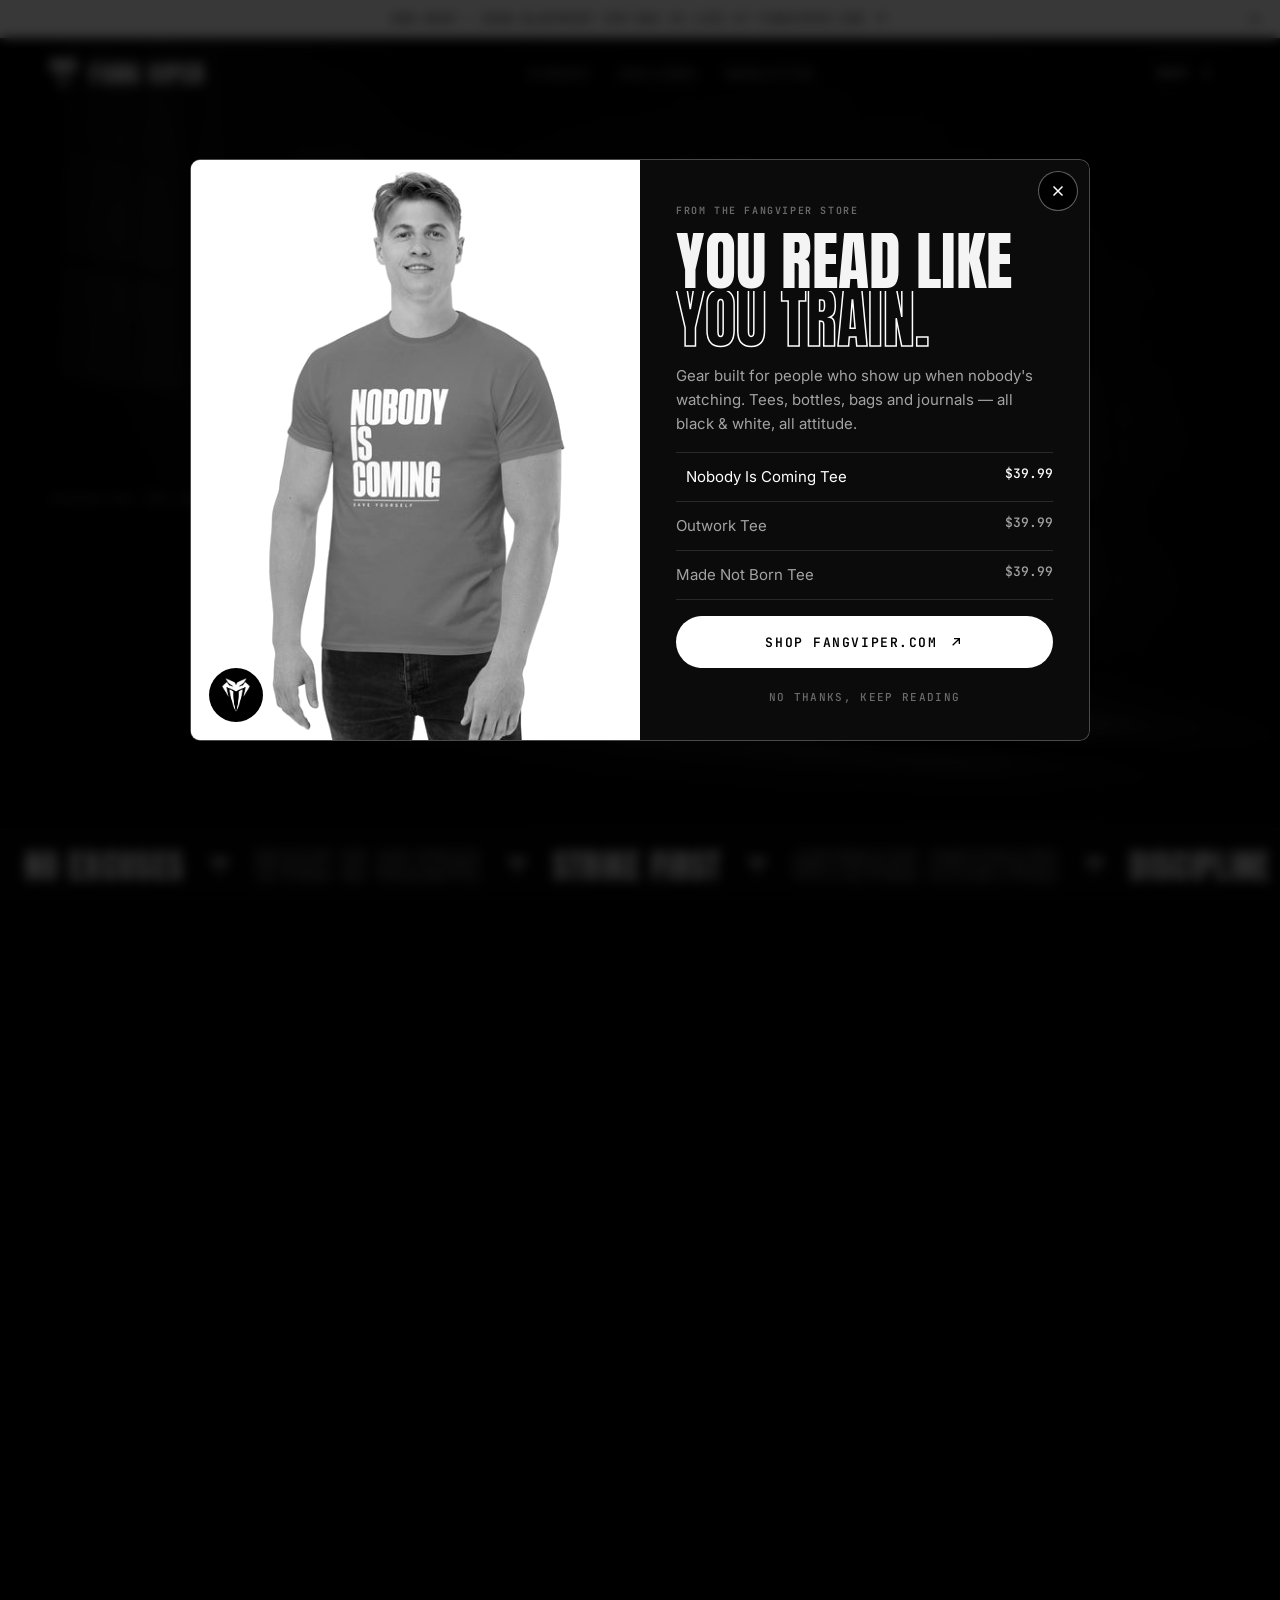
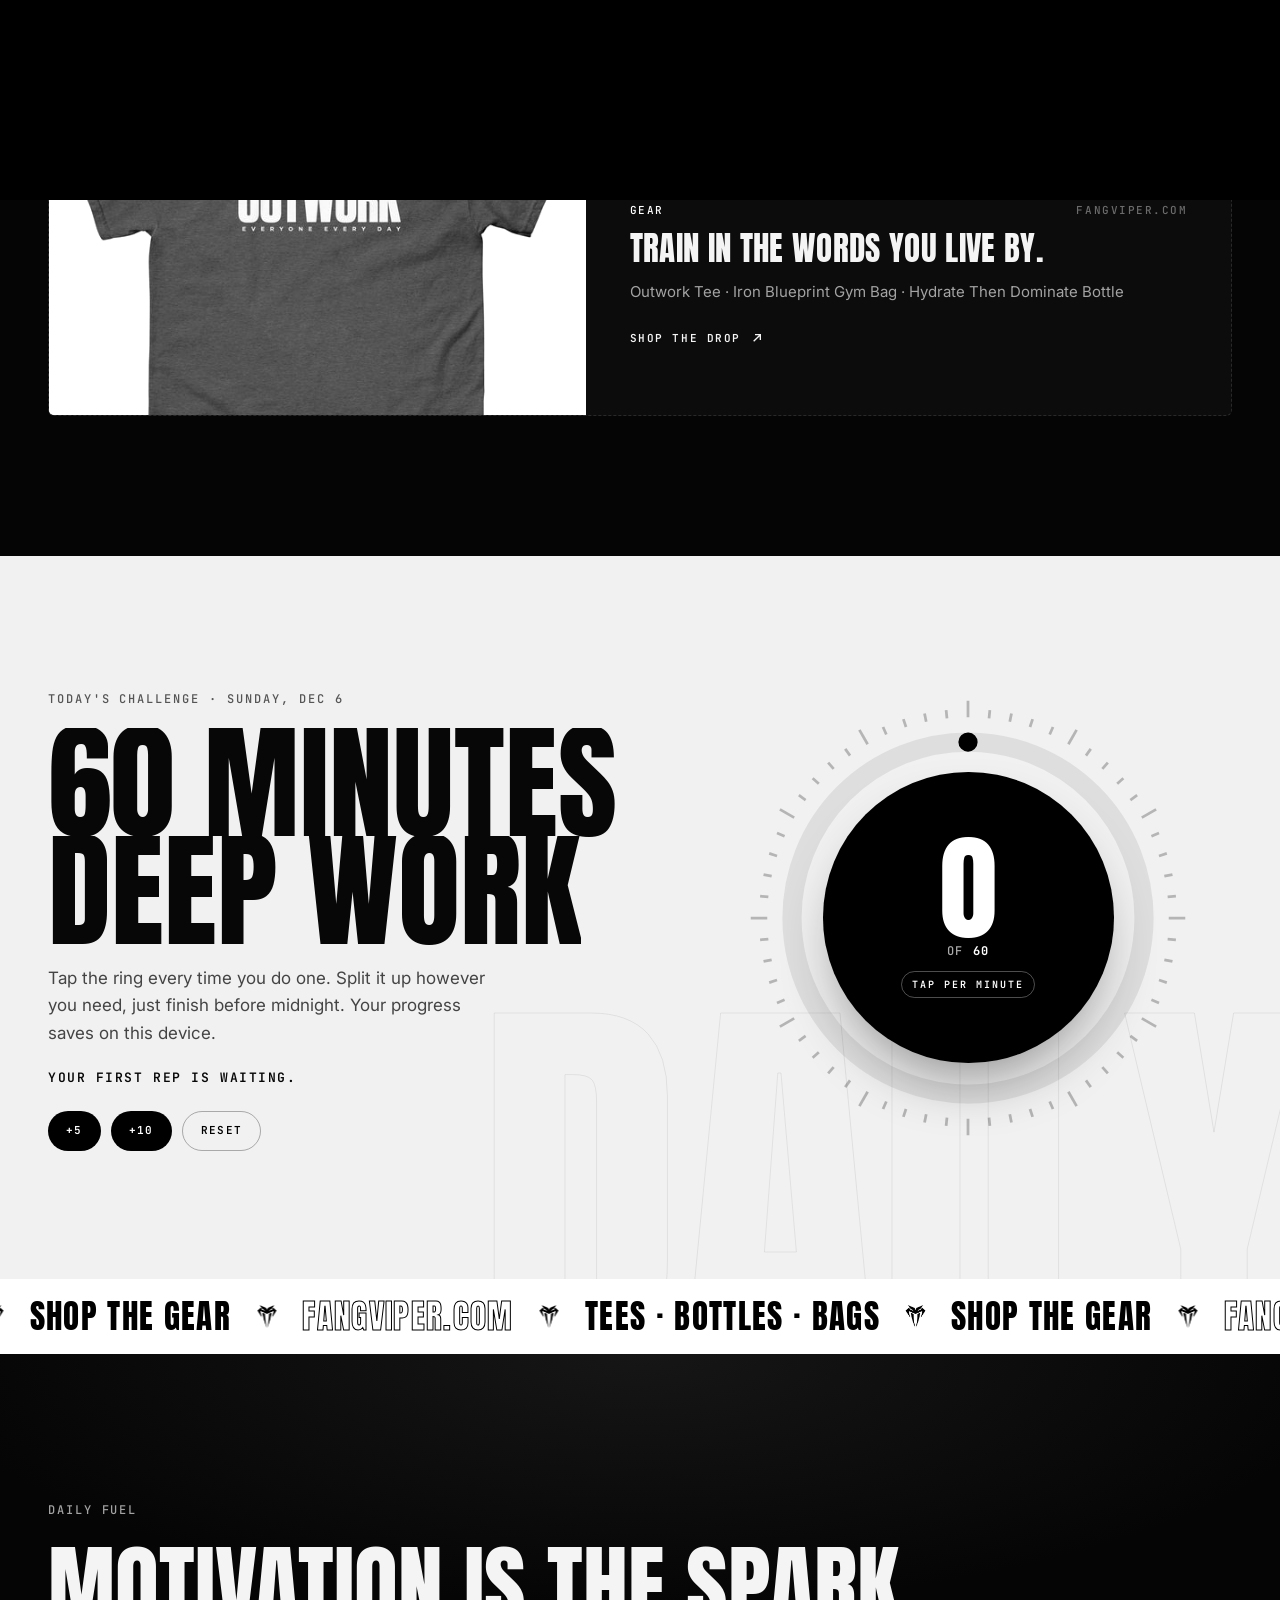
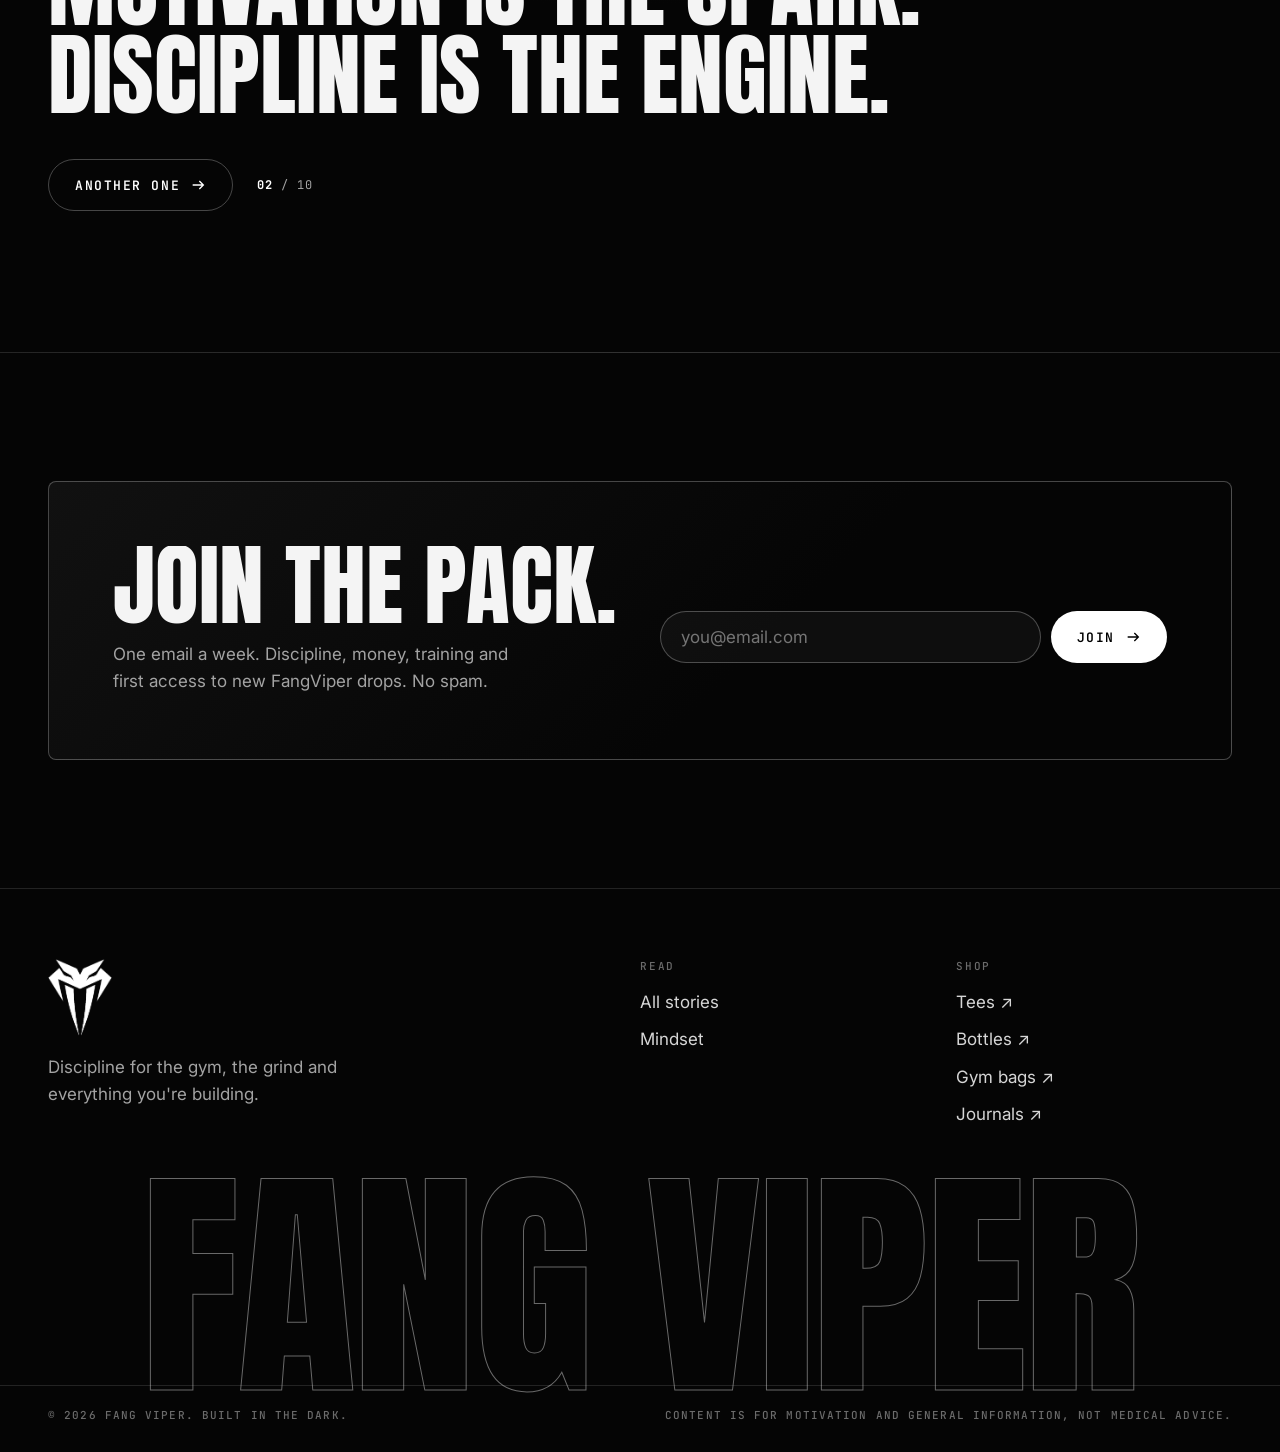
==== index.html @ fbfe80ca "Clean up the design for a calmer, premium feel Restore the normal mouse pointer and drop the film gr" ====
<!DOCTYPE html>
<html lang="en">
<head>
  <meta charset="UTF-8">
  <meta name="viewport" content="width=device-width, initial-scale=1">
  <!-- build:meta (generated by tools/build-pages.ps1) -->
  <title>Fang Viper Journal</title>
  <meta name="description" content="The Fang Viper Journal: discipline, mindset, money and training for people who keep going when motivation runs out.">
  <link rel="canonical" href="https://blog.fangviper.com/">
  <meta property="og:type" content="website">
  <meta property="og:site_name" content="Fang Viper Journal">
  <meta property="og:title" content="Fang Viper Journal">
  <meta property="og:description" content="The Fang Viper Journal: discipline, mindset, money and training for people who keep going when motivation runs out.">
  <meta property="og:url" content="https://blog.fangviper.com/">
  <meta property="og:image" content="https://blog.fangviper.com/assets/img/hero-lift.jpg">
  <meta name="twitter:card" content="summary_large_image">
  <!-- /build:meta -->
  <meta name="theme-color" content="#050505">
  <link rel="icon" type="image/png" href="assets/img/favicon.png">
  <link rel="preconnect" href="https://fonts.googleapis.com">
  <link rel="preconnect" href="https://fonts.gstatic.com" crossorigin>
  <link href="https://fonts.googleapis.com/css2?family=Anton&family=Inter:wght@400;500;600;700&family=JetBrains+Mono:wght@400;500;600&display=swap" rel="stylesheet">
  <link rel="stylesheet" href="assets/css/style.css">
  <script>
    document.documentElement.classList.add("js");
    try { if (sessionStorage.getItem("fv_loaded")) document.documentElement.classList.add("returning"); } catch (e) {}
  </script>
</head>
<body>
  <a class="skip" href="#journal">Skip to articles</a>

  <!-- build:preloader -->
  <!-- Preloader (first visit per session) -->
  <div class="preloader" data-preloader aria-hidden="true">
    <div class="preloader__panel preloader__panel--top"></div>
    <div class="preloader__panel preloader__panel--bottom"></div>
    <div class="preloader__inner">
      <div class="preloader__logo">
        <img class="preloader__logo-ghost" src="assets/img/logo-white.png" alt="">
        <img class="preloader__logo-fill" src="assets/img/logo-white.png" alt="">
      </div>
      <div class="preloader__words"><span>No</span><span>Days</span><span>Off</span></div>
      <div class="preloader__meta"><span>Loading discipline</span><span><b data-preload-count>0</b>%</span></div>
      <div class="preloader__bar"><i></i></div>
    </div>
  </div>
  <!-- /build:preloader -->
  <div class="curtain" aria-hidden="true"><img src="assets/img/logo-white.png" alt=""></div>
  <div class="readbar" aria-hidden="true"><i data-readbar></i></div>

  <!-- Top: store announcement + nav -->
  <div class="top" data-top>
    <div class="announce" data-announce>
      <div class="announce__text"></div>
      <button class="announce__close" aria-label="Close announcement"><svg viewBox="0 0 24 24" width="14" height="14"><path d="M6 6l12 12M18 6L6 18" fill="none" stroke="currentColor" stroke-width="2"/></svg></button>
    </div>
    <header class="nav" data-nav>
      <div class="container nav__inner">
        <a class="nav__brand" href="index.html" aria-label="Fang Viper home">
          <img src="assets/img/logo-white.png" alt="" class="nav__logo">
          <span class="nav__word">Fang Viper</span>
        </a>
        <nav class="nav__links" aria-label="Main">
          <a href="#journal">Stories</a>
          <a href="#challenge">Challenge</a>
          <a href="#join">Newsletter</a>
        </nav>
        <div class="nav__right">
          <a class="btn btn--ghost btn--sm nav__shop" data-store href="#" target="_blank" rel="noopener">Shop <svg viewBox="0 0 24 24" width="14" height="14"><path d="M7 17L17 7M9 7h8v8" fill="none" stroke="currentColor" stroke-width="2"/></svg></a>
          <button class="burger" data-burger aria-label="Open menu" aria-expanded="false"><span></span><span></span></button>
        </div>
      </div>
    </header>
  </div>

  <!-- Full-screen menu (phones and tablets) -->
  <div class="menu" data-menu aria-hidden="true">
    <div class="menu__inner container">
      <nav class="menu__links">
        <a href="#journal">Stories</a>
        <a href="#challenge">Daily Challenge</a>
        <a href="#join">Newsletter</a>
        <a data-store href="#" target="_blank" rel="noopener">Shop ↗</a>
      </nav>
      <p class="menu__foot">Fang Viper · Built in the dark.</p>
    </div>
  </div>

  <!-- build:home -->
  <main id="main" data-home>
    <!-- HERO -->
    <section class="hero">
      <div class="hero__bg"><img src="assets/img/hero-lift.jpg" alt=""></div>
      <div class="hero__shade"></div>
      <div class="hero__logo" data-parallax><img src="assets/img/logo-white.png" alt=""></div>

      <div class="container hero__content">
        <p class="eyebrow hero__eyebrow">The Fang Viper Journal · Discipline for every goal</p>
        <h1 class="hero__title">
          <span class="line"><span>Built in</span></span>
          <span class="line"><span>the <em class="outline">dark.</em></span></span>
        </h1>
        <p class="hero__rotate">Read for
          <span class="rotator" data-rotator>
            <span class="is-on">discipline</span><span>wealth</span><span>strength</span><span>focus</span><span>grit</span>
          </span>
        </p>
        <p class="hero__sub">Mindset, money and training for people who keep going when the motivation runs out.</p>
        <div class="hero__cta">
          <a class="btn btn--light" href="#journal">Start reading
            <svg viewBox="0 0 24 24" width="16" height="16"><path d="M12 5v14M6 13l6 6 6-6" fill="none" stroke="currentColor" stroke-width="2"/></svg></a>
          <a class="btn btn--ghost" data-store href="#" target="_blank" rel="noopener">Shop the gear
            <svg viewBox="0 0 24 24" width="16" height="16"><path d="M7 17L17 7M9 7h8v8" fill="none" stroke="currentColor" stroke-width="2"/></svg></a>
        </div>
        <a class="resume" data-resume hidden href="#"></a>
      </div>
    </section>

    <!-- MARQUEE -->
    <div class="marquee" data-marquee aria-hidden="true">
      <div class="marquee__track">
        <span class="marquee__item">No excuses</span><span class="marquee__sep"><img src="assets/img/logo-white.png" alt=""></span>
        <span class="marquee__item marquee__item--o">Work in silence</span><span class="marquee__sep"><img src="assets/img/logo-white.png" alt=""></span>
        <span class="marquee__item">Strike first</span><span class="marquee__sep"><img src="assets/img/logo-white.png" alt=""></span>
        <span class="marquee__item marquee__item--o">Outwork everyone</span><span class="marquee__sep"><img src="assets/img/logo-white.png" alt=""></span>
        <span class="marquee__item">Discipline daily</span><span class="marquee__sep"><img src="assets/img/logo-white.png" alt=""></span>
      </div>
    </div>

    <!-- LATEST STORY -->
    <section class="latest container" id="journal" aria-label="Latest story">
      <div class="section-head">
        <h2 class="section-title" data-split>The Journal</h2>
        <p class="section-sub" data-reveal>Pick your weakness. We'll help you turn it into a weapon.</p>
      </div>
      <div data-featured></div>
      <!-- store banner: shown while there are no other stories to list -->
      <div class="store-strip" data-store-strip hidden></div>
    </section>

    <!-- MORE STORIES (appears once there is more than one post) -->
    <section class="journal container" id="more" data-more hidden aria-label="More stories">
      <div class="section-head section-head--sm">
        <h2 class="section-title section-title--sm">More stories</h2>
      </div>
      <div class="toolbar" data-toolbar hidden>
        <div class="chips" role="tablist" aria-label="Filter by category" data-chips></div>
        <label class="search">
          <svg viewBox="0 0 24 24" width="18" height="18" aria-hidden="true"><circle cx="11" cy="11" r="7" fill="none" stroke="currentColor" stroke-width="2"/><path d="M20 20l-4-4" stroke="currentColor" stroke-width="2"/></svg>
          <input type="search" id="journal-search" placeholder="Search the journal" aria-label="Search articles" data-search>
        </label>
      </div>
      <div class="grid" data-grid></div>
      <p class="empty" data-empty hidden>Nothing matches that yet. Try another word, or clear the search to see every story.</p>
    </section>

    <!-- DAILY CHALLENGE -->
    <section class="challenge" id="challenge">
      <div class="container challenge__grid">
        <div class="challenge__copy">
          <p class="eyebrow eyebrow--dark">Today's challenge · <span data-ch-date></span></p>
          <h2 class="challenge__title" data-split><span data-ch-goal>50</span> <span data-ch-name>Push-ups</span></h2>
          <p class="challenge__text" data-reveal>Tap the ring every time you do one. Split it up however you need, just finish before midnight. Your progress saves on this device.</p>
          <p class="challenge__msg" data-ch-msg aria-live="polite">Your first rep is waiting.</p>
          <div class="challenge__btns">
            <button class="btn btn--dark btn--sm" data-ch-add="5">+5</button>
            <button class="btn btn--dark btn--sm" data-ch-add="10">+10</button>
            <button class="btn btn--outline-dark btn--sm" data-ch-reset>Reset</button>
          </div>
          <div class="challenge__reward" data-ch-reward hidden>
            <strong>Challenge crushed.</strong>
            <p>You earned it. Gear that matches the work is waiting.</p>
            <a class="btn btn--dark" data-store data-medium="challenge_reward" href="#" target="_blank" rel="noopener">Claim your reward look
              <svg viewBox="0 0 24 24" width="16" height="16"><path d="M7 17L17 7M9 7h8v8" fill="none" stroke="currentColor" stroke-width="2"/></svg></a>
          </div>
        </div>
        <div class="challenge__ring">
          <svg viewBox="0 0 320 320" class="ring" aria-hidden="true">
            <g class="ring__ticks" data-ch-ticks></g>
            <circle class="ring__track" cx="160" cy="160" r="128"/>
            <circle class="ring__bar" cx="160" cy="160" r="128" data-ch-bar/>
          </svg>
          <button class="rep-btn" data-ch-rep aria-label="Add one">
            <span class="rep-btn__n" data-ch-done>0</span>
            <span class="rep-btn__of">of <b data-ch-goal2>50</b></span>
            <span class="rep-btn__tap">Tap per rep</span>
          </button>
        </div>
      </div>
    </section>

    <!-- SHOP BAND (ad) -->
    <a class="band" data-store data-medium="shop_band" href="#" target="_blank" rel="noopener" aria-label="Shop FangViper.com">
      <div class="marquee marquee--light" data-marquee data-dir="right" aria-hidden="true">
        <div class="marquee__track">
          <span class="marquee__item">Shop the gear</span><span class="marquee__sep"><img src="assets/img/logo-black.png" alt=""></span>
          <span class="marquee__item marquee__item--o">FangViper.com</span><span class="marquee__sep"><img src="assets/img/logo-black.png" alt=""></span>
          <span class="marquee__item">Tees · Bottles · Bags</span><span class="marquee__sep"><img src="assets/img/logo-black.png" alt=""></span>
        </div>
      </div>
    </a>

    <!-- DAILY FUEL -->
    <section class="fuel" aria-label="Daily fuel quote">
      <div class="container">
        <p class="eyebrow">Daily fuel</p>
        <blockquote class="fuel__quote" data-quote aria-live="polite">Start when you feel it. Keep going when you don't.</blockquote>
        <div class="fuel__row">
          <button class="btn btn--ghost" data-quote-next>Another one
            <svg viewBox="0 0 24 24" width="16" height="16"><path d="M4 12h16M14 6l6 6-6 6" fill="none" stroke="currentColor" stroke-width="2"/></svg></button>
          <span class="mono fuel__count"><b data-quote-n>01</b> / <span data-quote-total>10</span></span>
        </div>
      </div>
    </section>

    <!-- JOIN -->
    <section class="join container" id="join" aria-label="Newsletter">
      <div class="join__box" data-reveal>
        <div class="join__copy">
          <h2 class="join__title" data-split>Join the pack.</h2>
          <p>One email a week. Discipline, money, training and first access to new FangViper drops. No spam.</p>
        </div>
        <!-- Sample form: connect it to your email provider (Shopify Email, Klaviyo, Mailchimp) -->
        <form class="join__form" data-join novalidate>
          <input type="email" id="join-email" placeholder="you@email.com" aria-label="Email address" required>
          <button class="btn btn--light" type="submit"><span>Join</span>
            <svg viewBox="0 0 24 24" width="16" height="16"><path d="M4 12h16M14 6l6 6-6 6" fill="none" stroke="currentColor" stroke-width="2"/></svg></button>
          <p class="join__msg" data-join-msg aria-live="polite"></p>
        </form>
      </div>
    </section>
  </main>
  <!-- /build:home -->

  <!-- build:article -->
  <!-- Article view for the Claude preview: filled by main.js when the address ends in #article-slug -->
  <div class="article-view" data-article hidden></div>
  <!-- /build:article -->
  <div class="nudge" data-nudge role="status"></div>

  <footer class="footer">
    <div class="container footer__top">
      <div class="footer__brand">
        <img src="assets/img/logo-white.png" alt="Fang Viper logo">
        <p>Discipline for the gym, the grind and everything you're building.</p>
      </div>
      <div class="footer__col">
        <h4>Read</h4>
        <a href="#journal" data-cat-link="All">All stories</a>
        <a href="#journal" data-cat-link="Mindset">Mindset</a>
        <a href="#journal" data-cat-link="Money">Money</a>
        <a href="#journal" data-cat-link="Fitness">Fitness</a>
        <a href="#journal" data-cat-link="Goals">Goals</a>
      </div>
      <div class="footer__col">
        <h4>Shop</h4>
        <a data-store data-q="tee" href="#" target="_blank" rel="noopener">Tees ↗</a>
        <a data-store data-q="bottle" href="#" target="_blank" rel="noopener">Bottles ↗</a>
        <a data-store data-q="bag" href="#" target="_blank" rel="noopener">Gym bags ↗</a>
        <a data-store data-q="journal" href="#" target="_blank" rel="noopener">Journals ↗</a>
      </div>
    </div>
    <div class="footer__big" data-bigword aria-hidden="true">Fang Viper</div>
    <div class="container footer__bottom">
      <span>© 2026 Fang Viper. Built in the dark.</span>
      <span>Content is for motivation and general information, not medical advice.</span>
    </div>
  </footer>

  <button class="totop" data-totop aria-label="Back to top">
    <svg viewBox="0 0 48 48"><circle cx="24" cy="24" r="21" class="totop__track"/><circle cx="24" cy="24" r="21" class="totop__bar" data-totop-bar/><path d="M24 31V17M18 23l6-6 6 6" fill="none" stroke="currentColor" stroke-width="2"/></svg>
  </button>

  <script src="assets/js/data.js"></script>
  <script src="assets/js/ads.js"></script>
  <script src="assets/js/main.js"></script>
</body>
</html>
---- assets/css/style.css ----
/* ==========================================================
   FANG VIPER — Journal
   Strictly black, white and greys.
   ========================================================== */
:root {
  --bg: #050505;
  --bg2: #0c0c0c;
  --bg3: #151515;
  --fg: #f4f4f4;
  --mute: #a3a3a3;
  --dim: #6b6b6b;
  --line: rgba(255, 255, 255, .12);
  --line2: rgba(255, 255, 255, .26);
  --paper: #f1f1f1;
  --ink: #070707;

  --display: "Anton", Impact, "Arial Narrow Bold", sans-serif;
  --body: "Inter", system-ui, -apple-system, "Segoe UI", Roboto, sans-serif;
  --mono: "JetBrains Mono", ui-monospace, Consolas, monospace;

  --ease: cubic-bezier(.2, .8, .2, 1);
  --ease-io: cubic-bezier(.77, 0, .18, 1);
  --gutter: clamp(16px, 4vw, 48px);
  --max: 1320px;
  --nav-h: 72px;
  color-scheme: dark;
}

*, *::before, *::after { box-sizing: border-box; margin: 0; padding: 0; }
html { -webkit-text-size-adjust: 100%; scroll-padding-top: 110px; }
html.no-scroll { overflow: hidden; }
body {
  background: var(--bg);
  color: var(--fg);
  font-family: var(--body);
  font-size: 17px;
  line-height: 1.6;
  -webkit-font-smoothing: antialiased;
  overflow-x: hidden;
}
img, svg { display: block; max-width: 100%; }
[hidden] { display: none !important; }
a { color: inherit; text-decoration: none; }
button, input { font: inherit; color: inherit; }
button { background: none; border: 0; cursor: pointer; }
::selection { background: #fff; color: #000; }
:focus-visible { outline: 2px solid #fff; outline-offset: 3px; }
.container { width: 100%; max-width: var(--max); margin: 0 auto; padding: 0 var(--gutter); }
.mono { font-family: var(--mono); font-size: 12px; letter-spacing: .08em; text-transform: uppercase; }
.skip { position: absolute; left: -9999px; top: 12px; z-index: 99999; background: #fff; color: #000; padding: 10px 16px; font-weight: 600; }
.skip:focus { left: 12px; }

/* ---------- buttons ---------- */
.btn {
  --bx: 0px; --by: 0px;
  position: relative;
  display: inline-flex; align-items: center; justify-content: center; gap: 10px;
  height: 52px; padding: 0 26px;
  font: 600 13px/1 var(--mono); letter-spacing: .12em; text-transform: uppercase;
  border-radius: 999px; overflow: hidden; isolation: isolate;
  transform: translate(var(--bx), var(--by));
  transition: transform .35s var(--ease), color .35s var(--ease), border-color .35s, background .35s;
  white-space: nowrap;
}
.btn svg { transition: transform .35s var(--ease); flex: none; }
.btn:hover svg { transform: translate(2px, -2px); }
.btn::before {
  content: ""; position: absolute; inset: 0; z-index: -1;
  border-radius: inherit; transform: translateY(101%);
  transition: transform .45s var(--ease);
}
.btn:hover::before { transform: none; }
.btn--light { background: #fff; color: #000; }
.btn--light::before { background: #000; }
.btn--light:hover { color: #fff; box-shadow: inset 0 0 0 1px #fff; }
.btn--ghost { border: 1px solid var(--line2); color: #fff; }
.btn--ghost::before { background: #fff; }
.btn--ghost:hover { color: #000; border-color: #fff; }
.btn--dark { background: #000; color: #fff; }
.btn--dark::before { background: #fff; }
.btn--dark:hover { color: #000; box-shadow: inset 0 0 0 1px #000; }
.btn--outline-dark { border: 1px solid rgba(0,0,0,.3); color: #000; }
.btn--outline-dark::before { background: #000; }
.btn--outline-dark:hover { color: #fff; }
.btn--sm { height: 40px; padding: 0 18px; font-size: 11px; }
.btn--block { width: 100%; }

.eyebrow {
  display: inline-flex; align-items: center; gap: 10px;
  font: 500 12px/1.4 var(--mono); letter-spacing: .16em; text-transform: uppercase; color: var(--mute);
}
.eyebrow--dark { color: #555; }
.pulse-dot { width: 8px; height: 8px; border-radius: 50%; background: #fff; position: relative; }
.pulse-dot::after { content: ""; position: absolute; inset: -6px; border-radius: 50%; border: 1px solid #fff; animation: ping 1.8s var(--ease) infinite; }
@keyframes ping { from { transform: scale(.4); opacity: 1; } to { transform: scale(1.6); opacity: 0; } }

/* ---------- preloader ---------- */
.preloader { position: fixed; inset: 0; z-index: 9800; display: grid; place-items: center; pointer-events: all; animation: preloader-failsafe 0s linear 6s forwards; }
.returning .preloader, html:not(.js) .preloader { display: none; }
@keyframes preloader-failsafe { to { visibility: hidden; } }
.preloader__panel { position: absolute; left: 0; right: 0; height: 50.5%; background: #000; transition: transform 1s var(--ease-io); }
.preloader__panel--top { top: 0; }
.preloader__panel--bottom { bottom: 0; }
.preloader__inner { position: relative; display: grid; justify-items: center; gap: 22px; transition: opacity .4s, transform .9s var(--ease-io); }
.preloader__logo { position: relative; width: clamp(110px, 16vw, 170px); aspect-ratio: 589 / 705; }
.preloader__logo img { position: absolute; inset: 0; width: 100%; height: 100%; }
.preloader__logo-ghost { opacity: .12; }
.preloader__logo-fill { clip-path: inset(var(--clip, 100%) 0 0 0); filter: drop-shadow(0 0 24px rgba(255,255,255,.35)); }
.preloader__words { display: flex; gap: 14px; font: clamp(34px, 5vw, 58px)/1 var(--display); text-transform: uppercase; overflow: hidden; }
.preloader__words span { display: inline-block; transform: translateY(110%); animation: rise .8s var(--ease) forwards; }
.preloader__words span:nth-child(2) { animation-delay: .15s; }
.preloader__words span:nth-child(3) { animation-delay: .3s; color: transparent; -webkit-text-stroke: 1.5px #fff; }
@keyframes rise { to { transform: none; } }
.preloader__meta { width: 260px; display: flex; justify-content: space-between; font: 500 11px var(--mono); letter-spacing: .16em; text-transform: uppercase; color: var(--mute); }
.preloader__meta b { color: #fff; font-weight: 600; }
.preloader__bar { width: 260px; height: 2px; background: rgba(255,255,255,.14); overflow: hidden; }
.preloader__bar i { display: block; height: 100%; background: #fff; transform-origin: left; transform: scaleX(var(--p, 0)); }
.preloader.done { pointer-events: none; }
.preloader.done .preloader__inner { opacity: 0; transform: scale(.92); }
.preloader.done .preloader__panel--top { transform: translateY(-100%); transition-delay: .25s; }
.preloader.done .preloader__panel--bottom { transform: translateY(100%); transition-delay: .25s; }
.preloader.gone { display: none; }

/* ---------- page curtain ---------- */
.curtain { position: fixed; inset: 0; z-index: 9700; background: #000; display: grid; place-items: center; transform: translateY(100%); pointer-events: none; }
.curtain img { width: 64px; opacity: 0; transition: opacity .3s; }
.curtain--boot, .returning .curtain { transform: none; animation: curtain-out .8s var(--ease-io) .12s forwards; }
.curtain--boot img, .returning .curtain img { opacity: 1; animation: fade-out .3s ease forwards; }
html .curtain.enter { transform: none; animation: curtain-in .6s var(--ease-io) forwards; pointer-events: all; }
html .curtain.enter img { opacity: 1; animation: none; transition: opacity .3s .25s; }
html .curtain.leave { transform: none; animation: curtain-out .8s var(--ease-io) .08s forwards; }
html .curtain.leave img { opacity: 1; animation: fade-out .3s ease forwards; }
html:not(.js) .curtain { display: none; }
@keyframes curtain-out { to { transform: translateY(-100%); } }
@keyframes curtain-in { from { transform: translateY(100%); } to { transform: none; } }
@keyframes fade-out { to { opacity: 0; } }

/* ---------- top bar + nav ---------- */
.top { position: fixed; top: 0; left: 0; right: 0; z-index: 500; padding-top: env(safe-area-inset-top, 0px); background: transparent; transition: transform .5s var(--ease); }
.top.hide { transform: translateY(-100%); }
.announce {
  position: relative; height: 38px; background: #fff; color: #000;
  display: flex; align-items: center; justify-content: center; padding: 0 48px;
  font: 500 11.5px/1 var(--mono); letter-spacing: .1em; text-transform: uppercase;
  overflow: hidden; transition: height .4s var(--ease);
}
.announce.gone { height: 0; }
.announce__text { opacity: 0; transform: translateY(10px); transition: opacity .35s, transform .35s var(--ease); white-space: nowrap; overflow: hidden; text-overflow: ellipsis; max-width: 100%; }
.announce__text.in { opacity: 1; transform: none; }
.announce__text a { display: inline-flex; align-items: center; gap: 8px; }
.announce__text a:hover { text-decoration: underline; text-underline-offset: 3px; }
.announce__arrow { display: inline-flex; }
.announce__close { position: absolute; right: 10px; top: 50%; transform: translateY(-50%); width: 30px; height: 30px; display: grid; place-items: center; color: #000; }

.nav { height: var(--nav-h); transition: background .4s, backdrop-filter .4s, border-color .4s; border-bottom: 1px solid transparent; }
.top.scrolled .nav { background: rgba(5,5,5,.78); backdrop-filter: blur(14px) saturate(0); -webkit-backdrop-filter: blur(14px); border-bottom-color: var(--line); }
.nav__inner { height: 100%; display: flex; align-items: center; justify-content: space-between; gap: 24px; }
.nav__brand { display: flex; align-items: center; gap: 12px; }
.nav__logo { height: 36px; width: auto; transition: transform .6s var(--ease); }
.nav__brand:hover .nav__logo { transform: rotate(-8deg) scale(1.08); }
.nav__word { font: 24px/1 var(--display); letter-spacing: .06em; text-transform: uppercase; }
.nav__links { display: flex; gap: 30px; }
.nav__links a { position: relative; font: 500 12px var(--mono); letter-spacing: .14em; text-transform: uppercase; color: var(--mute); transition: color .3s; padding: 6px 0; }
.nav__links a::after { content: ""; position: absolute; left: 0; right: 0; bottom: 0; height: 1px; background: #fff; transform: scaleX(0); transform-origin: right; transition: transform .45s var(--ease); }
.nav__links a:hover { color: #fff; }
.nav__links a:hover::after { transform: scaleX(1); transform-origin: left; }
.nav__right { display: flex; align-items: center; gap: 14px; }
.burger { width: 44px; height: 44px; display: none; flex-direction: column; justify-content: center; align-items: center; gap: 6px; border: 1px solid var(--line2); border-radius: 50%; }
.burger span { width: 18px; height: 1.5px; background: #fff; transition: transform .45s var(--ease); }
.menu-open .burger span:first-child { transform: translateY(3.75px) rotate(45deg); }
.menu-open .burger span:last-child { transform: translateY(-3.75px) rotate(-45deg); }

.menu { position: fixed; inset: 0; z-index: 400; background: #000; clip-path: circle(0 at calc(100% - 44px) 58px); transition: clip-path .8s var(--ease-io); visibility: hidden; }
.menu-open .menu { clip-path: circle(150% at calc(100% - 44px) 58px); visibility: visible; }
.menu__inner { height: 100%; display: flex; flex-direction: column; justify-content: center; gap: 40px; padding-top: 100px; }
.menu__links { display: flex; flex-direction: column; }
.menu__links a { display: flex; align-items: baseline; gap: 16px; font: clamp(40px, 9vw, 88px)/1.08 var(--display); text-transform: uppercase; opacity: 0; transform: translateY(40px); transition: opacity .5s, transform .7s var(--ease), color .3s; }
.menu__links a small { font: 500 12px var(--mono); color: var(--dim); letter-spacing: .1em; }
.menu__links a:hover { color: transparent; -webkit-text-stroke: 1.5px #fff; }
.menu-open .menu__links a { opacity: 1; transform: none; }
.menu-open .menu__links a:nth-child(1) { transition-delay: .25s; }
.menu-open .menu__links a:nth-child(2) { transition-delay: .3s; }
.menu-open .menu__links a:nth-child(3) { transition-delay: .35s; }
.menu-open .menu__links a:nth-child(4) { transition-delay: .4s; }
.menu-open .menu__links a:nth-child(5) { transition-delay: .45s; }
.menu-open .menu__links a:nth-child(6) { transition-delay: .5s; }
.menu__foot { font: 500 12px var(--mono); letter-spacing: .14em; text-transform: uppercase; color: var(--dim); }

/* ---------- reveal system ---------- */
.js [data-reveal] { opacity: 0; transform: translateY(40px); transition: opacity 1s var(--ease) var(--d, 0s), transform 1s var(--ease) var(--d, 0s); }
.js [data-reveal].in { opacity: 1; transform: none; }
.js [data-reveal="clip"] { opacity: 1; transform: none; }
.js [data-reveal="clip"]::after { content: ""; position: absolute; inset: -1px; z-index: 4; background: var(--bg); transform-origin: 100% 50%; transition: transform 1.4s var(--ease-io) var(--d, 0s); pointer-events: none; }
.js [data-reveal="clip"].in::after { transform: scaleX(0); }
.split-w { display: inline-block; overflow: hidden; vertical-align: top; padding-bottom: .06em; margin-bottom: -.06em; }
.split-w > span { display: inline-block; transform: translateY(110%); transition: transform 1s var(--ease); transition-delay: calc(var(--i) * 45ms + var(--d, 0s)); }
.in .split-w > span, .split.in .split-w > span { transform: none; }
html:not(.js) .split-w > span { transform: none; }

/* ---------- HERO ---------- */
.hero { position: relative; min-height: 92svh; display: flex; flex-direction: column; justify-content: flex-end; padding: calc(var(--nav-h) + 120px) 0 clamp(72px, 9vw, 128px); overflow: hidden; isolation: isolate; }
.hero__bg { position: absolute; inset: 0; z-index: -3; overflow: hidden; }
.hero__bg img { width: 100%; height: 100%; object-fit: cover; object-position: 55% 50%; filter: grayscale(1) contrast(1.1) brightness(.72); transform: scale(1.14); transition: transform 2.6s var(--ease); }
.is-loaded .hero__bg img { transform: scale(1.04); animation: kenburns 40s ease-in-out 2.6s infinite alternate; }
@keyframes kenburns { from { transform: scale(1.04); } to { transform: scale(1.1) translate(-1%, -.6%); } }
.hero__shade { position: absolute; inset: 0; z-index: -2; background:
  linear-gradient(90deg, rgba(0,0,0,.94) 0%, rgba(0,0,0,.72) 40%, rgba(0,0,0,.25) 78%, rgba(0,0,0,.5) 100%),
  linear-gradient(0deg, var(--bg) 0%, rgba(5,5,5,0) 40%),
  linear-gradient(180deg, rgba(0,0,0,.6) 0%, rgba(0,0,0,0) 25%); }
.hero__logo { position: absolute; right: max(5vw, calc((100vw - var(--max)) / 2 + 40px)); top: 46%; width: min(20vw, 280px); z-index: -1; opacity: 0; transform: translateY(-50%) scale(.92); transition: opacity 1.6s var(--ease) .5s, transform 1.8s var(--ease) .5s; }
.is-loaded .hero__logo { opacity: .9; transform: translateY(-50%); }
.hero__logo img { width: 100%; animation: float 9s ease-in-out infinite; filter: drop-shadow(0 0 28px rgba(255,255,255,.12)); }
@keyframes float { 50% { transform: translateY(-8px); } }
.hero__content { position: relative; }
.hero__eyebrow { margin-bottom: 24px; opacity: 0; transform: translateY(14px); transition: opacity .8s, transform .8s var(--ease); color: #bdbdbd; }
.is-loaded .hero__eyebrow { opacity: 1; transform: none; }
.hero__title { font: clamp(64px, 11vw, 176px)/.88 var(--display); text-transform: uppercase; }
.line { display: block; overflow: hidden; padding-bottom: .04em; }
.line > span { display: inline-block; transform: translateY(105%); transition: transform 1.2s var(--ease); }
.is-loaded .line > span { transform: none; }
.is-loaded .line:nth-child(2) > span { transition-delay: .12s; }
.outline {
  font-style: normal; color: transparent; -webkit-text-stroke: 1.5px #fff;
  background: linear-gradient(#fff, #fff) left / 0% 100% no-repeat; -webkit-background-clip: text; background-clip: text;
  transition: background-size 1s var(--ease-io);
}
.outline:hover { background-size: 100% 100%; }
.hero__rotate { margin-top: 28px; display: flex; align-items: center; gap: 12px; font: clamp(18px, 2vw, 26px)/1 var(--display); letter-spacing: .04em; text-transform: uppercase; color: #d9d9d9; opacity: 0; transition: opacity 1s .5s; }
.is-loaded .hero__rotate { opacity: 1; }
.rotator { display: inline-grid; overflow: hidden; }
.rotator > span { grid-area: 1 / 1; justify-self: start; background: #fff; color: #000; padding: 5px 10px 3px; transform: translateY(110%); transition: transform .7s var(--ease); }
.rotator > span.is-on { transform: none; }
.rotator > span.is-out { transform: translateY(-110%); }
.hero__sub { max-width: 440px; margin-top: 18px; color: #bdbdbd; font-size: clamp(16px, 1.25vw, 18px); line-height: 1.6; opacity: 0; transform: translateY(14px); transition: opacity 1s .65s, transform 1s var(--ease) .65s; }
.hero__cta { display: flex; flex-wrap: wrap; gap: 12px; margin-top: 32px; opacity: 0; transform: translateY(14px); transition: opacity 1s .8s, transform 1s var(--ease) .8s; }
.is-loaded .hero__sub, .is-loaded .hero__cta { opacity: 1; transform: none; }
.resume { display: inline-flex; align-items: center; gap: 12px; margin-top: 22px; padding: 10px 16px 10px 10px; border: 1px solid var(--line2); border-radius: 999px; font-size: 14px; background: rgba(0,0,0,.4); backdrop-filter: blur(6px); transition: border-color .3s, background .3s; max-width: 100%; }
.resume:hover { border-color: #fff; background: rgba(255,255,255,.08); }
.resume__ring { width: 30px; height: 30px; flex: none; }
.resume__ring circle { fill: none; stroke-width: 3; }
.resume span { white-space: nowrap; overflow: hidden; text-overflow: ellipsis; }
.resume b { font: 600 11px var(--mono); letter-spacing: .12em; text-transform: uppercase; }

/* ---------- marquee ---------- */
.marquee { overflow: hidden; padding: 20px 0; border-block: 1px solid var(--line); background: var(--bg); }
.marquee__track { display: flex; align-items: center; width: max-content; will-change: transform; }
.marquee__item { padding: 0 26px; font: clamp(22px, 2.6vw, 36px)/1 var(--display); letter-spacing: .04em; text-transform: uppercase; white-space: nowrap; color: #e8e8e8; }
.marquee__item--o { color: transparent; -webkit-text-stroke: 1px rgba(255,255,255,.7); }
.marquee__sep img { height: clamp(18px, 1.8vw, 26px); width: auto; opacity: .7; }
.marquee--light { background: #fff; border-color: #fff; }
.marquee--light .marquee__item { color: #000; }
.marquee--light .marquee__item--o { color: transparent; -webkit-text-stroke-color: #000; }
.marquee--light .marquee__sep img { opacity: 1; }
.band { display: block; }
.band:hover .marquee--light { background: #ececec; }

/* ---------- section heads ---------- */
.section-head { display: flex; justify-content: space-between; align-items: flex-end; gap: 20px 40px; flex-wrap: wrap; margin-bottom: clamp(36px, 4vw, 56px); padding-bottom: 24px; border-bottom: 1px solid var(--line); }
.section-title { font: clamp(44px, 6vw, 88px)/.9 var(--display); text-transform: uppercase; }
.section-title--sm { font-size: clamp(30px, 3.4vw, 48px); }
.section-sub { color: var(--mute); max-width: 340px; }

/* ---------- LATEST STORY ---------- */
.latest { padding-top: clamp(96px, 11vw, 168px); padding-bottom: clamp(96px, 11vw, 160px); }
.feat { display: grid; grid-template-columns: 1.25fr 1fr; gap: clamp(28px, 5vw, 80px); align-items: center; }
.feat__media { position: relative; aspect-ratio: 4 / 3; overflow: hidden; border-radius: 4px; background: #111; }
.feat__media img { width: 100%; height: 100%; object-fit: cover; filter: grayscale(1) contrast(1.06); transform: scale(1.15); transition: transform 1.8s var(--ease-io); }
.feat__media.in img { transform: scale(1.01); }
.feat:hover .feat__media.in img { transform: scale(1.05); transition-duration: 1.4s; }
.feat__tag { position: absolute; top: 16px; left: 16px; z-index: 2; padding: 6px 9px; background: #fff; color: #000; font: 600 10px var(--mono); letter-spacing: .16em; text-transform: uppercase; }
.feat__meta { display: flex; flex-wrap: wrap; gap: 8px 18px; font: 500 11.5px var(--mono); letter-spacing: .14em; text-transform: uppercase; color: var(--mute); }
.feat__meta b { color: #fff; font-weight: 500; }
.feat__title { margin: 18px 0; font: clamp(30px, 3.2vw, 48px)/1.02 var(--display); text-transform: uppercase; text-wrap: balance; }
.feat__excerpt { max-width: 440px; margin-bottom: 32px; color: var(--mute); font-size: 17px; line-height: 1.65; }

/* store banner under the latest story (the in-feed ad in a wide layout) */
.store-strip { margin-top: clamp(48px, 6vw, 80px); }
.card.card--wide { display: grid; grid-template-columns: minmax(0, 1fr) minmax(0, 1.2fr); }
.card--wide .card__cover { aspect-ratio: auto; min-height: 280px; }
.card--wide .card__body { justify-content: center; gap: 14px; padding: clamp(24px, 3.4vw, 48px); }
.card--wide .card__title { font: clamp(26px, 2.6vw, 38px)/1.05 var(--display); letter-spacing: .01em; text-transform: uppercase; }
.card--wide .card__more { margin-top: 6px; }

/* ---------- MORE STORIES ---------- */
.journal { padding-bottom: clamp(96px, 11vw, 160px); }
.toolbar { display: flex; justify-content: space-between; align-items: center; gap: 20px; flex-wrap: wrap; margin-bottom: 36px; }
.chips { display: flex; gap: 8px; flex-wrap: wrap; }
.chip { position: relative; height: 38px; padding: 0 16px; border-radius: 999px; border: 1px solid var(--line2); font: 500 12px var(--mono); letter-spacing: .12em; text-transform: uppercase; color: var(--mute); transition: color .3s, background .3s, border-color .3s; }
.chip:hover { color: #fff; border-color: #fff; }
.chip[aria-selected="true"] { background: #fff; color: #000; border-color: #fff; }
.chip sup { font-size: 9px; margin-left: 4px; opacity: .6; }
.search { display: flex; align-items: center; gap: 10px; min-width: 260px; border-bottom: 1px solid var(--line2); padding: 6px 0; color: var(--mute); transition: border-color .3s; }
.search:focus-within { border-color: #fff; color: #fff; }
.search input { background: none; border: 0; outline: 0; width: 100%; font-size: 15px; }
.search input::placeholder { color: var(--dim); }
.empty { padding: 60px 0; text-align: center; color: var(--mute); }

.grid { display: grid; grid-template-columns: repeat(3, 1fr); gap: 32px; transition: opacity .3s; }
.grid.switching { opacity: 0; }

.card { position: relative; display: flex; flex-direction: column; overflow: hidden; background: var(--bg2); border: 1px solid var(--line); border-radius: 6px; transition: border-color .4s; }
.js .card[data-reveal] { transition: opacity 1s var(--ease) var(--d, 0s), transform 1s var(--ease) var(--d, 0s), border-color .4s; }
.card:hover { border-color: var(--line2); }
.card__cover { position: relative; aspect-ratio: 16 / 10; overflow: hidden; background: #0e0e0e; }
.card__cover > img { width: 100%; height: 100%; object-fit: cover; filter: grayscale(1) contrast(1.05) brightness(.88); transition: transform 1.2s var(--ease); }
.card:hover .card__cover > img { transform: scale(1.05); }
.card__cover > svg { position: absolute; inset: 0; width: 100%; height: 100%; }
.card__badge { position: absolute; top: 12px; left: 12px; z-index: 3; display: inline-flex; align-items: center; gap: 6px; padding: 5px 8px; background: #fff; color: #000; font: 600 10px var(--mono); letter-spacing: .14em; text-transform: uppercase; }
.card__body { display: flex; flex-direction: column; flex: 1; gap: 12px; padding: 24px 24px 28px; }
.card__meta { display: flex; justify-content: space-between; gap: 12px; font: 500 11px var(--mono); letter-spacing: .14em; text-transform: uppercase; color: var(--dim); }
.card__cat { color: #fff; }
.card__title { font: 600 20px/1.3 var(--body); letter-spacing: -.012em; text-wrap: balance; }
.card__title span { background: linear-gradient(#fff, #fff) left 100% / 0% 1px no-repeat; transition: background-size .6s var(--ease); }
.card:hover .card__title span { background-size: 100% 1px; }
.card__excerpt { color: var(--mute); font-size: 15px; line-height: 1.6; }
.card__more { margin-top: auto; padding-top: 6px; display: inline-flex; align-items: center; gap: 8px; font: 600 11px var(--mono); letter-spacing: .14em; text-transform: uppercase; }
.card__more svg { transition: transform .35s var(--ease); }
.card:hover .card__more svg { transform: translate(3px, -3px); }
.card__progress { position: absolute; left: 0; bottom: 0; z-index: 3; height: 3px; width: calc(var(--p) * 100%); background: #fff; }

/* pattern art (covers for posts without a photo) */
.pat line, .pat path, .pat circle.s { fill: none; stroke: #fff; }
.pat--bars rect { fill: #fff; fill-opacity: .13; transform-box: fill-box; transform-origin: 50% 100%; transform: scaleY(.15); transition: transform 1s var(--ease) calc(var(--i) * 35ms + .2s); }
.in .pat--bars rect, .a-cover .pat--bars rect { transform: none; }
.pat--bars rect.hi { fill-opacity: .9; }
.pat--horizon .sun { transform: translateY(18px); transition: transform 1.4s var(--ease); }
.in .pat--horizon .sun, .a-cover .pat--horizon .sun { transform: none; }
.pat--horizon line { stroke-opacity: .35; }
.pat--halftone circle { fill: #fff; fill-opacity: .42; }
.pat--waves { animation: wave 14s linear infinite; }
@keyframes wave { to { transform: translateX(-251.3px); } }
.pat--grid rect { fill: #fff; fill-opacity: 0; stroke: #fff; stroke-opacity: .3; }
.pat--grid rect.on { fill-opacity: .85; }
.pat--contour { transform-origin: 260px 140px; animation: spin 90s linear infinite; }
.pat--contour path { stroke-opacity: .28; }
@keyframes spin { to { transform: rotate(360deg); } }
.pat--ripple circle { fill: none; stroke: #fff; transform-box: fill-box; transform-origin: center; animation: ripple 5s var(--ease) calc(var(--i) * 1s) infinite; opacity: 0; }
@keyframes ripple { 0% { transform: scale(.05); opacity: .9; } 100% { transform: scale(1); opacity: 0; } }

/* in-feed ad card */
.card--ad { border-style: dashed; }
.card__cover--ad { background: #fff; }
.card__cover--ad img { position: absolute; inset: 0; width: 100%; height: 100%; object-fit: cover; filter: grayscale(1) contrast(1.05); opacity: 0; transform: scale(1.06); transition: opacity .9s, transform 3s var(--ease); }
.card__cover--ad img.on { opacity: 1; transform: scale(1); }
.card__sponsor { position: absolute; left: 12px; top: 12px; z-index: 2; padding: 6px 9px; background: #000; color: #fff; font: 600 10px var(--mono); letter-spacing: .14em; text-transform: uppercase; }

/* ---------- CHALLENGE (white) ---------- */
.challenge { background: var(--paper); color: var(--ink); padding: clamp(80px, 10vw, 150px) 0; overflow: hidden; position: relative; }
.challenge::before { content: "DAILY"; position: absolute; right: -2vw; bottom: -6vw; font: 32vw/.8 var(--display); color: transparent; -webkit-text-stroke: 1px rgba(0,0,0,.07); pointer-events: none; }
.challenge__grid { position: relative; display: grid; grid-template-columns: 1.1fr 1fr; gap: clamp(30px, 6vw, 90px); align-items: center; }
.challenge__title { margin: 16px 0 20px; font: clamp(64px, 10vw, 150px)/.85 var(--display); text-transform: uppercase; }
.challenge__text { color: #444; max-width: 460px; }
.challenge__msg { margin-top: 22px; font: 600 13px var(--mono); letter-spacing: .12em; text-transform: uppercase; min-height: 20px; }
.challenge__msg.flash { animation: flash .6s var(--ease); }
@keyframes flash { 0% { opacity: 0; transform: translateY(8px); } 100% { opacity: 1; transform: none; } }
.challenge__btns { display: flex; gap: 10px; margin-top: 22px; flex-wrap: wrap; }
.challenge__reward { margin-top: 30px; padding: 24px; background: #000; color: #fff; border-radius: 6px; animation: flash .8s var(--ease); }
.challenge__reward strong { font: 34px/1 var(--display); text-transform: uppercase; display: block; }
.challenge__reward p { color: #bbb; margin: 8px 0 18px; }
.challenge__reward .btn--dark { background: #fff; color: #000; }
.challenge__reward .btn--dark::before { background: #000; }
.challenge__reward .btn--dark:hover { color: #fff; box-shadow: inset 0 0 0 1px #fff; }
.challenge__ring { position: relative; width: min(440px, 100%); aspect-ratio: 1; justify-self: center; }
.ring { width: 100%; height: 100%; transform: rotate(-90deg); }
.ring__track { fill: none; stroke: rgba(0,0,0,.08); stroke-width: 14; }
.ring__bar { fill: none; stroke: #000; stroke-width: 14; stroke-linecap: round; stroke-dasharray: 804.25; stroke-dashoffset: 804.25; transition: stroke-dashoffset .6s var(--ease); }
.ring__ticks line { stroke: rgba(0,0,0,.25); stroke-width: 2; }
.ring__ticks line.on { stroke: #000; }
.rep-btn { position: absolute; inset: 17%; border-radius: 50%; background: #000; color: #fff; display: flex; flex-direction: column; align-items: center; justify-content: center; gap: 2px; transition: transform .15s var(--ease), box-shadow .4s; box-shadow: 0 30px 60px -20px rgba(0,0,0,.45); user-select: none; -webkit-tap-highlight-color: transparent; }
.rep-btn:hover { transform: scale(1.03); }
.rep-btn:active, .rep-btn.hit { transform: scale(.94); }
.rep-btn__n { font: clamp(72px, 9vw, 118px)/.9 var(--display); font-variant-numeric: tabular-nums; }
.rep-btn__n.bump { animation: numbump .35s var(--ease); }
@keyframes numbump { 40% { transform: translateY(-8px) scale(1.12); } }
.rep-btn__of { font: 500 12px var(--mono); letter-spacing: .14em; text-transform: uppercase; color: #aaa; }
.rep-btn__of b { color: #fff; }
.rep-btn__tap { margin-top: 10px; font: 600 10px var(--mono); letter-spacing: .2em; text-transform: uppercase; padding: 6px 10px; border: 1px solid rgba(255,255,255,.3); border-radius: 999px; animation: tapblink 2.4s ease-in-out infinite; }
@keyframes tapblink { 50% { opacity: .35; } }
.rep-btn.complete .rep-btn__tap { animation: none; background: #fff; color: #000; border-color: #fff; }
.shock { position: absolute; inset: 17%; border-radius: 50%; border: 2px solid #000; pointer-events: none; animation: shock .7s var(--ease) forwards; }
@keyframes shock { from { transform: scale(1); opacity: .6; } to { transform: scale(1.45); opacity: 0; } }

/* ---------- DAILY FUEL ---------- */
.fuel { padding: clamp(90px, 11vw, 170px) 0; border-bottom: 1px solid var(--line); background: radial-gradient(80% 60% at 50% 0%, #161616 0%, var(--bg) 70%); }
.fuel__quote { margin: 22px 0 36px; font: clamp(40px, 7vw, 110px)/.98 var(--display); text-transform: uppercase; min-height: 2em; max-width: 1100px; }
.fuel__quote .dud { color: var(--dim); }
.fuel__row { display: flex; align-items: center; gap: 24px; }
.fuel__count { color: var(--mute); }
.fuel__count b { color: #fff; }

/* ---------- JOIN ---------- */
.join { padding-top: clamp(80px, 10vw, 150px); padding-bottom: clamp(80px, 10vw, 150px); }
.join__box { position: relative; display: grid; grid-template-columns: 1fr 1fr; gap: 40px; align-items: end; padding: clamp(30px, 5vw, 70px); border: 1px solid var(--line2); border-radius: 8px; overflow: hidden; background: linear-gradient(135deg, #111 0%, #050505 60%); }
.join__logo { position: absolute; right: -40px; top: -60px; width: 340px; opacity: .06; transform: rotate(12deg); pointer-events: none; }
.join__title { font: clamp(48px, 7vw, 110px)/.88 var(--display); text-transform: uppercase; margin-bottom: 16px; }
.join__copy p { color: var(--mute); max-width: 420px; }
.join__form { position: relative; display: flex; gap: 10px; flex-wrap: wrap; }
.join__form input { flex: 1 1 220px; height: 52px; padding: 0 20px; border-radius: 999px; background: rgba(255,255,255,.04); border: 1px solid var(--line2); outline: 0; transition: border-color .3s, background .3s; }
.join__form input:focus { border-color: #fff; background: rgba(255,255,255,.08); }
.join__form.error input { animation: shake .45s; border-color: #fff; }
@keyframes shake { 20%, 60% { transform: translateX(-8px); } 40%, 80% { transform: translateX(8px); } }
.join__msg { flex-basis: 100%; min-height: 22px; font: 500 12px var(--mono); letter-spacing: .1em; text-transform: uppercase; color: var(--mute); }
.join__form.ok input { opacity: .4; }

/* ---------- FOOTER ---------- */
.footer { border-top: 1px solid var(--line); padding-top: 70px; overflow: hidden; }
.footer__top { display: grid; grid-template-columns: 2fr 1fr 1fr; gap: 40px; }
.footer__brand img { width: 64px; margin-bottom: 18px; }
.footer__brand p { color: var(--mute); max-width: 300px; }
.footer__col { display: flex; flex-direction: column; gap: 10px; }
.footer__col h4 { font: 500 11px var(--mono); letter-spacing: .16em; text-transform: uppercase; color: var(--dim); margin-bottom: 6px; }
.footer__col a { color: #d6d6d6; width: fit-content; background: linear-gradient(#fff, #fff) left 100% / 0% 1px no-repeat; transition: background-size .5s var(--ease), color .3s; }
.footer__col a:hover { color: #fff; background-size: 100% 1px; }
.footer__big { margin-top: 60px; font: 19.2vw/.8 var(--display); text-transform: uppercase; white-space: nowrap; text-align: center; letter-spacing: -.01em; user-select: none; }
.footer__big span { display: inline-block; color: transparent; -webkit-text-stroke: 1px rgba(255,255,255,.4); transition: color .4s, transform .6s var(--ease), -webkit-text-stroke-color .4s; }
.footer__big span:hover { color: #fff; transform: translateY(-4%); -webkit-text-stroke-color: #fff; }
.footer__bottom { display: flex; justify-content: space-between; gap: 20px; flex-wrap: wrap; padding: 22px var(--gutter) 30px; border-top: 1px solid var(--line); font: 500 11px var(--mono); letter-spacing: .1em; text-transform: uppercase; color: var(--dim); }

/* ---------- to top ---------- */
.totop { position: fixed; right: 20px; bottom: calc(20px + env(safe-area-inset-bottom, 0px)); z-index: 300; width: 52px; height: 52px; border-radius: 50%; background: rgba(0,0,0,.6); backdrop-filter: blur(8px); color: #fff; opacity: 0; transform: translateY(20px); pointer-events: none; transition: opacity .4s, transform .4s var(--ease); }
.totop.show { opacity: 1; transform: none; pointer-events: all; }
.totop svg { width: 100%; height: 100%; }
.totop__track, .totop__bar { fill: none; stroke-width: 2; }
.totop__track { stroke: var(--line2); }
.totop__bar { stroke: #fff; stroke-dasharray: 131.95; stroke-dashoffset: 131.95; transform: rotate(-90deg); transform-origin: center; }

/* ---------- particles ---------- */
.particle { position: fixed; z-index: 9600; pointer-events: none; width: 8px; height: 12px; clip-path: polygon(50% 100%, 0 0, 100% 0); }
.plus-one { position: fixed; z-index: 9600; pointer-events: none; font: 600 14px var(--mono); }

/* ==========================================================
   ADS (all link to fangviper.com)
   ========================================================== */
.ad-tag { font: 600 10px var(--mono); letter-spacing: .16em; text-transform: uppercase; color: var(--dim); }
.ad-x { position: absolute; top: 8px; right: 8px; z-index: 3; width: 32px; height: 32px; display: grid; place-items: center; border-radius: 50%; color: inherit; transition: background .3s, transform .4s var(--ease); }
.ad-x:hover { background: rgba(127,127,127,.2); transform: rotate(90deg); }

/* toast */
.ad-toast { position: fixed; left: 20px; bottom: calc(20px + env(safe-area-inset-bottom, 0px)); z-index: 700; width: 360px; max-width: calc(100vw - 32px); background: #fff; color: #000; border-radius: 8px; overflow: hidden; box-shadow: 0 30px 80px -20px rgba(0,0,0,.8), 0 0 0 1px rgba(255,255,255,.1); transform: translateX(calc(-100% - 40px)) rotate(-4deg); transition: transform .8s var(--ease); }
.ad-toast.in { transform: none; }
.ad-toast__link { display: flex; gap: 14px; padding: 12px 44px 16px 12px; align-items: center; }
.ad-toast__img { width: 92px; height: 92px; flex: none; border-radius: 4px; overflow: hidden; background: #eee; }
.ad-toast__img img { width: 100%; height: 100%; object-fit: cover; filter: grayscale(1) contrast(1.05); transition: transform .8s var(--ease); }
.ad-toast:hover .ad-toast__img img { transform: scale(1.1); }
.ad-toast__body { display: flex; flex-direction: column; gap: 4px; }
.ad-toast__body .ad-tag { color: #666; }
.ad-toast__body strong { font: 22px/1 var(--display); text-transform: uppercase; }
.ad-toast__price { font: 600 13px var(--mono); display: flex; gap: 10px; align-items: center; flex-wrap: wrap; }
.ad-toast__price em { font-style: normal; display: inline-flex; align-items: center; gap: 4px; font-size: 11px; letter-spacing: .12em; text-transform: uppercase; border-bottom: 1px solid #000; }
.ad-toast__timer { position: absolute; left: 0; bottom: 0; height: 3px; width: 100%; background: #000; transform-origin: left; animation: timer 11s linear forwards; }
.ad-toast.hold .ad-toast__timer { animation-play-state: paused; }
@keyframes timer { from { transform: scaleX(1); } to { transform: scaleX(0); } }

/* modal */
.ad-modal { position: fixed; inset: 0; z-index: 8000; display: grid; place-items: center; padding: 16px; visibility: hidden; }
.ad-modal.in { visibility: visible; }
.ad-modal__backdrop { position: absolute; inset: 0; background: rgba(0,0,0,.78); backdrop-filter: blur(6px); opacity: 0; transition: opacity .5s; }
.ad-modal.in .ad-modal__backdrop { opacity: 1; }
.ad-modal__card { position: relative; width: min(900px, 100%); max-height: calc(100svh - 32px); overflow: auto; display: grid; grid-template-columns: 1fr 1fr; background: #0b0b0b; border: 1px solid var(--line2); border-radius: 10px; clip-path: inset(50% 0 50% 0 round 10px); transition: clip-path .9s var(--ease-io); }
.ad-modal.in .ad-modal__card { clip-path: inset(0 0 0 0 round 10px); }
.ad-modal__card .ad-x { color: #fff; background: #000; box-shadow: 0 0 0 1px rgba(255,255,255,.35); top: 12px; right: 12px; width: 38px; height: 38px; }
.ad-modal__card .ad-x:hover { background: #fff; color: #000; }
.ad-modal__media { position: relative; min-height: 440px; background: #fff; overflow: hidden; }
.ad-modal__media > img { position: absolute; inset: 0; width: 100%; height: 100%; object-fit: cover; filter: grayscale(1) contrast(1.06); opacity: 0; transform: scale(1.12); transition: opacity .8s, transform 3.2s var(--ease); }
.ad-modal__media > img.on { opacity: 1; transform: scale(1); }
.ad-modal__logo { position: absolute; left: 18px; bottom: 18px; width: 54px; height: 54px; background: #000; border-radius: 50%; display: grid; place-items: center; }
.ad-modal__logo img { width: 28px; }
.ad-modal__body { padding: 44px 36px 30px; display: flex; flex-direction: column; gap: 16px; }
.ad-modal__title { font: clamp(42px, 5vw, 64px)/.9 var(--display); text-transform: uppercase; }
.ad-modal__title span { display: block; overflow: hidden; }
.ad-modal__title span:last-child { color: transparent; -webkit-text-stroke: 1.5px #fff; }
.ad-modal__body p { color: var(--mute); font-size: 15px; }
.ad-modal__list { list-style: none; border-top: 1px solid var(--line); }
.ad-modal__list a { display: flex; justify-content: space-between; gap: 14px; padding: 12px 0; border-bottom: 1px solid var(--line); font-size: 15px; color: var(--mute); transition: color .3s, padding .4s var(--ease); }
.ad-modal__list li.on a, .ad-modal__list a:hover { color: #fff; padding-left: 10px; }
.ad-modal__list b { font: 500 13px var(--mono); }
.ad-modal__skip { font: 500 11px var(--mono); letter-spacing: .12em; text-transform: uppercase; color: var(--dim); align-self: center; padding: 6px; }
.ad-modal__skip:hover { color: #fff; }

/* inline (article) */
.ad-inline { margin: 48px 0; }
.ad-inline a { display: grid; grid-template-columns: 180px 1fr; gap: 22px; align-items: center; padding: 14px; background: #fff; color: #000; border-radius: 8px; transition: transform .5s var(--ease); }
.ad-inline a:hover { transform: translateY(-4px); }
.ad-inline__img { aspect-ratio: 1; border-radius: 4px; overflow: hidden; background: #eee; }
.ad-inline__img img { width: 100%; height: 100%; object-fit: cover; filter: grayscale(1) contrast(1.05); transition: transform 1s var(--ease); }
.ad-inline a:hover .ad-inline__img img { transform: scale(1.08); }
.ad-inline__body { display: flex; flex-direction: column; gap: 8px; align-items: flex-start; padding-right: 8px; }
.ad-inline__body .ad-tag { color: #666; }
.ad-inline__body strong { font: 32px/1 var(--display); text-transform: uppercase; }
.ad-inline__body p { font-size: 15px !important; color: #444 !important; margin: 0 !important; line-height: 1.5 !important; }
.ad-inline .btn--light { background: #000; color: #fff; margin-top: 6px; }
.ad-inline .btn--light::before { background: #333; }

/* rail (article sidebar) */
.ad-rail { display: flex; flex-direction: column; gap: 10px; padding: 14px; border: 1px solid var(--line2); border-radius: 8px; background: var(--bg2); transition: border-color .3s; }
.ad-rail:hover { border-color: #fff; }
.ad-rail__stack { position: relative; aspect-ratio: 4 / 5; border-radius: 4px; overflow: hidden; background: #fff; }
.ad-rail__stack img { position: absolute; inset: 0; width: 100%; height: 100%; object-fit: cover; filter: grayscale(1); opacity: 0; transition: opacity .8s; }
.ad-rail__stack img.on { opacity: 1; }
.ad-rail__name { font: 22px/1.05 var(--display); text-transform: uppercase; }
.ad-rail__price { font: 500 13px var(--mono); color: var(--mute); }
.ad-rail__cta { display: flex; justify-content: center; align-items: center; gap: 6px; height: 40px; border-radius: 999px; background: #fff; color: #000; font: 600 11px var(--mono); letter-spacing: .14em; text-transform: uppercase; }

/* ==========================================================
   ARTICLE PAGE
   ========================================================== */
.readbar { position: fixed; left: 0; right: 0; top: 0; height: 3px; z-index: 600; pointer-events: none; }
.readbar i { display: block; height: 100%; background: #fff; transform-origin: left; transform: scaleX(0); box-shadow: 0 0 12px rgba(255,255,255,.6); }
.a-hero { padding-top: calc(var(--nav-h) + 90px); }
.a-back { display: inline-flex; align-items: center; gap: 10px; font: 500 12px var(--mono); letter-spacing: .14em; text-transform: uppercase; color: var(--mute); transition: color .3s, gap .4s var(--ease); }
.a-back:hover { color: #fff; gap: 16px; }
.a-kicker { margin-top: 36px; display: flex; flex-wrap: wrap; gap: 10px 18px; font: 500 12px var(--mono); letter-spacing: .14em; text-transform: uppercase; color: var(--mute); }
.a-kicker b { color: #000; background: #fff; padding: 3px 8px; font-weight: 600; }
.a-title { margin: 22px 0 24px; font: clamp(38px, 5.2vw, 78px)/.95 var(--display); text-transform: uppercase; max-width: 20ch; text-wrap: balance; }
.a-dek { font-size: clamp(17px, 1.5vw, 20px); line-height: 1.6; color: #bdbdbd; max-width: 620px; }
.a-cover { position: relative; margin-top: 50px; aspect-ratio: 21 / 9; overflow: hidden; border-radius: 6px; background: radial-gradient(120% 90% at 70% 20%, #1b1b1b 0%, #070707 70%); }
.a-cover > img { width: 100%; height: 100%; object-fit: cover; filter: grayscale(1) contrast(1.08); transform: scale(1.2); transition: transform 2s var(--ease-io); }
.a-cover.in > img { transform: scale(1); }
.a-cover > svg { position: absolute; inset: 0; width: 100%; height: 100%; }

.a-layout { display: grid; grid-template-columns: 170px minmax(0, 720px) 250px; justify-content: space-between; gap: 48px; padding-top: 70px; padding-bottom: 60px; }
.a-rail { position: sticky; top: 110px; align-self: start; display: flex; flex-direction: column; gap: 22px; }
.a-ring { position: relative; width: 84px; height: 84px; }
.a-ring svg { width: 100%; height: 100%; transform: rotate(-90deg); }
.a-ring circle { fill: none; stroke-width: 3; }
.a-ring .t { stroke: var(--line2); }
.a-ring .b { stroke: #fff; stroke-dasharray: 276.46; stroke-dashoffset: 276.46; stroke-linecap: round; }
.a-ring__pct { position: absolute; inset: 0; display: grid; place-items: center; font: 26px/1 var(--display); }
.a-rail__label { font: 500 11px var(--mono); letter-spacing: .14em; text-transform: uppercase; color: var(--dim); }
.a-rail__val { font: 600 13px var(--mono); letter-spacing: .08em; text-transform: uppercase; }
.share { display: flex; gap: 8px; }
.share button, .share a { width: 40px; height: 40px; display: grid; place-items: center; border: 1px solid var(--line2); border-radius: 50%; transition: background .3s, color .3s; position: relative; }
.share button:hover, .share a:hover { background: #fff; color: #000; }
.share [data-tip]::after { content: attr(data-tip); position: absolute; bottom: calc(100% + 8px); left: 50%; transform: translateX(-50%) translateY(4px); background: #fff; color: #000; font: 600 10px var(--mono); letter-spacing: .1em; text-transform: uppercase; padding: 4px 8px; white-space: nowrap; opacity: 0; pointer-events: none; transition: .3s; }
.share [data-tip].tip::after { opacity: 1; transform: translateX(-50%); }
.a-side { position: sticky; top: 110px; align-self: start; }

/* prose */
.prose { font-size: 19px; line-height: 1.78; color: #d4d4d4; }
.prose > p { margin-bottom: 1.3em; }
.prose > p:first-of-type::first-letter { float: left; font: 6.1em/.8 var(--display); margin: .08em .12em 0 0; color: #fff; }
.prose strong { color: #fff; font-weight: 600; }
.prose em { color: #fff; }
.prose h2 { position: relative; margin: 2.4em 0 .8em; font: clamp(34px, 3.6vw, 50px)/1 var(--display); text-transform: uppercase; color: #fff; scroll-margin-top: 120px; }
.prose h2 .h-num { display: block; font: 500 12px var(--mono); letter-spacing: .16em; color: var(--dim); margin-bottom: 12px; }
.prose h2 .h-num::after { content: ""; display: inline-block; vertical-align: middle; width: 0; height: 1px; background: var(--line2); margin-left: 12px; transition: width 1.2s var(--ease) .2s; }
.prose h2.in .h-num::after { width: 80px; }
.prose ul { list-style: none; margin: 0 0 1.4em; display: grid; gap: 14px; }
.prose li { position: relative; padding: 16px 18px 16px 52px; border: 1px solid var(--line); border-radius: 6px; background: var(--bg2); font-size: 17px; line-height: 1.6; transition: border-color .3s, background .3s, transform .5s var(--ease); }
.prose li:hover { border-color: var(--line2); background: var(--bg3); transform: translateX(6px); }
.prose li::before { content: ""; position: absolute; left: 20px; top: 22px; width: 14px; height: 18px; background: #fff; clip-path: polygon(0 0, 100% 0, 50% 100%); }
.prose mark { color: inherit; background: linear-gradient(#fff, #fff) left 0 / 0% 100% no-repeat; padding: 0 .12em; transition: background-size 1.1s var(--ease-io) .2s, color .5s .5s; -webkit-box-decoration-break: clone; box-decoration-break: clone; }
.prose mark.in { background-size: 100% 100%; color: #000; }
.prose blockquote { position: relative; margin: 2em 0; padding: 40px 0 10px; border-top: 1px solid var(--line2); font: clamp(34px, 4vw, 56px)/1.02 var(--display); text-transform: uppercase; color: #fff; }
.prose blockquote::before { content: "\201C"; position: absolute; top: -.18em; left: 0; font: 1.8em/1 var(--display); background: var(--bg); padding-right: 14px; }
.prose blockquote .qw { opacity: .16; transition: opacity .25s; }
.prose blockquote .qw.lit { opacity: 1; }
.prose h2 { text-wrap: balance; }

/* numbered steps */
.prose h3 { display: flex; align-items: center; gap: 14px; margin: 1.9em 0 .55em; font: 600 22px/1.3 var(--body); letter-spacing: -.01em; color: #fff; text-wrap: balance; }
.prose h3 .step-n { flex: none; display: grid; place-items: center; width: 44px; height: 44px; border: 1.5px solid #fff; border-radius: 50%; font: 21px/1 var(--display); transition: background .6s var(--ease) .35s, color .6s .35s; }
.prose h3.in .step-n { background: #fff; color: #000; }

/* two-column "high when / drops when" lists */
.split-list { display: grid; grid-template-columns: 1fr 1fr; gap: 16px; margin: 0 0 1.3em; }
.split-list > div { padding: 22px 22px 18px; border: 1px solid var(--line2); border-radius: 8px; background: var(--bg2); }
.split-list > div:last-child { background: transparent; border-style: dashed; color: var(--mute); }
.list-label { margin-bottom: 14px; font: 600 12px var(--mono); letter-spacing: .14em; text-transform: uppercase; color: #fff; }
.split-list > div:last-child .list-label { color: var(--mute); }
.prose .split-list ul { margin: 0; gap: 10px; }
.prose .split-list li { padding: 0 0 0 26px; border: 0; background: none; font-size: 16px; }
.prose .split-list li:hover { transform: none; background: none; }
.prose .split-list li::before { left: 0; top: 6px; width: 11px; height: 14px; }
.prose .split-list > div:last-child li::before { background: var(--dim); }

/* motivation vs discipline illustration */
.drive-chart { margin: 2em 0; padding: 18px 18px 12px; border: 1px solid var(--line); border-radius: 8px; background: var(--bg2); }
.drive-chart svg { width: 100%; height: auto; overflow: visible; }
.drive-chart .zone { fill: rgba(255,255,255,.035); stroke: rgba(255,255,255,.16); stroke-dasharray: 4 6; }
.drive-chart text { font: 500 17px var(--mono); letter-spacing: .08em; text-transform: uppercase; fill: #8f8f8f; }
.drive-chart .legend text { fill: #e6e6e6; }
.drive-chart .axis { stroke: rgba(255,255,255,.28); stroke-width: 1.5; }
.drive-chart .line { fill: none; stroke-linecap: round; stroke-dasharray: 1; stroke-dashoffset: 1; transition: stroke-dashoffset 2.4s var(--ease-io) .2s; }
.drive-chart .line--motivation { stroke: #8c8c8c; stroke-width: 3; }
.drive-chart .line--discipline { stroke: #fff; stroke-width: 4.5; transition-delay: .9s; filter: drop-shadow(0 0 6px rgba(255,255,255,.45)); }
.drive-chart.in .line, html:not(.js) .drive-chart .line { stroke-dashoffset: 0; }
.drive-chart .key { stroke-width: 3.5; stroke-linecap: round; }
.drive-chart .key--motivation { stroke: #8c8c8c; }
.drive-chart .key--discipline { stroke: #fff; }
.drive-chart figcaption { margin-top: 10px; font: 500 11px var(--mono); letter-spacing: .1em; text-transform: uppercase; color: var(--dim); }

/* "a motivated person asks / a disciplined person asks" */
.versus { display: grid; grid-template-columns: 1fr 1fr; gap: 14px; margin: 0 0 1.3em; }
.versus__card { padding: 22px; border: 1px dashed var(--line2); border-radius: 8px; }
.versus__card p { margin: 12px 0 0; font: clamp(22px, 2.4vw, 30px)/1.08 var(--display); text-transform: uppercase; color: var(--mute); }
.versus__card--strong { background: #fff; border: 1px solid #fff; }
.versus__card--strong p { color: #000; }
.versus__who { font: 600 11px var(--mono); letter-spacing: .14em; text-transform: uppercase; color: var(--dim); }
.versus__card--strong .versus__who { color: #555; }

/* comparison table */
.table-wrap { overflow-x: auto; margin: 0 0 1.3em; border: 1px solid var(--line2); border-radius: 8px; }
.compare { width: 100%; border-collapse: collapse; font-size: 17px; line-height: 1.4; }
.compare th { padding: 16px 20px; text-align: left; font: 26px/1 var(--display); letter-spacing: .02em; text-transform: uppercase; border-bottom: 1px solid var(--line2); color: var(--mute); }
.compare td { padding: 14px 20px; border-top: 1px solid var(--line); color: var(--mute); }
.compare th:last-child, .compare td:last-child { background: #fff; color: #000; }
.compare td:last-child { font-weight: 600; border-top-color: rgba(0,0,0,.12); }
.compare tbody tr { opacity: 0; transform: translateX(-14px); transition: opacity .6s var(--ease), transform .6s var(--ease); transition-delay: calc(var(--r, 0) * 90ms + .25s); }
.table-wrap.in .compare tbody tr, html:not(.js) .compare tbody tr { opacity: 1; transform: none; }

/* in-article store link */
.prose .cta-line { padding: 22px 24px; border: 1px solid var(--line2); border-radius: 8px; background: linear-gradient(135deg, #151515, #070707); }
.text-cta { color: #fff; font-weight: 600; background: linear-gradient(#fff, #fff) left 100% / 100% 1px no-repeat; padding: 0 2px 2px; transition: background-size .5s var(--ease), color .3s; }
.text-cta:hover { background-size: 100% 100%; color: #000; }

/* FAQ accordion */
.faq { display: grid; gap: 10px; }
.faq__item { border: 1px solid var(--line); border-radius: 8px; background: var(--bg2); transition: border-color .3s, background .3s; }
.faq__item[open] { border-color: var(--line2); background: var(--bg3); }
.faq__item summary { display: flex; justify-content: space-between; align-items: center; gap: 16px; padding: 18px 20px; list-style: none; cursor: pointer; font: 600 18px/1.35 var(--body); color: #fff; }
.faq__item summary::-webkit-details-marker { display: none; }
.faq__item summary::after { content: ""; flex: none; width: 14px; height: 14px; background: linear-gradient(#fff, #fff) center / 100% 2px no-repeat, linear-gradient(#fff, #fff) center / 2px 100% no-repeat; transition: transform .45s var(--ease); }
.faq__item[open] summary::after { transform: rotate(135deg); }
.prose .faq__item p { margin: 0; padding: 0 20px 20px; color: #cfcfcf; font-size: 17px; animation: faq-in .5s var(--ease); }
@keyframes faq-in { from { opacity: 0; transform: translateY(-6px); } }

/* finish */
.finish { padding: clamp(80px, 9vw, 130px) 0; border-top: 1px solid var(--line); text-align: center; position: relative; overflow: hidden; }
.finish__stamp { margin-top: 14px; font: clamp(56px, 9vw, 128px)/.9 var(--display); text-transform: uppercase; color: transparent; -webkit-text-stroke: 1.5px #fff; background: linear-gradient(#fff, #fff) left / 0% 100% no-repeat; -webkit-background-clip: text; background-clip: text; opacity: 0; transform: translateY(30px); transition: opacity .8s var(--ease), transform 1s var(--ease), background-size 1.4s var(--ease-io) .5s; }
.finish.in .finish__stamp { opacity: 1; transform: none; background-size: 100% 100%; }
.finish__sub { margin-top: 24px; color: var(--mute); font-size: 18px; }
.finish__badge { display: inline-flex; align-items: center; gap: 12px; margin-top: 22px; padding: 10px 18px; border: 1px solid var(--line2); border-radius: 999px; font: 600 12px var(--mono); letter-spacing: .14em; text-transform: uppercase; opacity: 0; transform: translateY(14px); transition: opacity .6s .7s, transform .6s var(--ease) .7s; }
.finish.in .finish__badge { opacity: 1; transform: none; }
.finish__badge b { background: #fff; color: #000; padding: 3px 8px; }
.finish__actions { display: flex; justify-content: center; gap: 12px; margin-top: 30px; flex-wrap: wrap; }

/* next up */
.next { padding: clamp(60px, 8vw, 110px) 0 clamp(80px, 9vw, 130px); border-top: 1px solid var(--line); position: relative; }
.next__label { font: 500 12px var(--mono); letter-spacing: .16em; text-transform: uppercase; color: var(--mute); display: flex; gap: 12px; align-items: center; }
.next__label i { width: 40px; height: 1px; background: var(--mute); }
.next__link { display: block; margin: 24px 0 70px; font: clamp(36px, 5vw, 76px)/.95 var(--display); text-transform: uppercase; color: transparent; -webkit-text-stroke: 1.5px #fff; background: linear-gradient(#fff, #fff) left / 0% 100% no-repeat; -webkit-background-clip: text; background-clip: text; transition: background-size 1.1s var(--ease-io); position: relative; z-index: 2; }
.next__link:hover { background-size: 100% 100%; }
.next__link small { display: block; font: 500 13px var(--mono); letter-spacing: .14em; color: var(--mute); -webkit-text-stroke: 0; margin-top: 20px; }
.next__float { position: fixed; left: 0; top: 0; width: 320px; aspect-ratio: 4 / 3; border-radius: 6px; overflow: hidden; pointer-events: none; z-index: 1; opacity: 0; transform: translate(-50%, -50%); scale: .6; transition: opacity .4s, scale .5s var(--ease); background: radial-gradient(120% 90% at 70% 20%, #1b1b1b 0%, #070707 70%); }
.next__float.show { opacity: 1; scale: 1; }
.next__float img { width: 100%; height: 100%; object-fit: cover; filter: grayscale(1); }
.next__float svg { position: absolute; inset: 0; width: 100%; height: 100%; }
.next__more-title { font: 500 12px var(--mono); letter-spacing: .16em; text-transform: uppercase; color: var(--mute); margin-bottom: 24px; }

/* nudge */
.nudge { position: fixed; left: 50%; bottom: calc(26px + env(safe-area-inset-bottom, 0px)); z-index: 650; transform: translate(-50%, 140%); display: inline-flex; align-items: center; gap: 12px; padding: 12px 18px; background: #fff; color: #000; border-radius: 999px; font: 600 12px var(--mono); letter-spacing: .1em; text-transform: uppercase; box-shadow: 0 20px 50px -10px rgba(0,0,0,.7); transition: transform .7s var(--ease), opacity .4s, visibility .4s; cursor: pointer; white-space: nowrap; opacity: 0; visibility: hidden; pointer-events: none; }
.nudge.show { transform: translate(-50%, 0); opacity: 1; visibility: visible; pointer-events: auto; }
.nudge svg { animation: nudge 1.2s ease-in-out infinite; }
@keyframes nudge { 50% { transform: translateY(4px); } }

/* ==========================================================
   RESPONSIVE
   ========================================================== */
@media (max-width: 1200px) {
  .a-layout { grid-template-columns: 150px minmax(0, 1fr); }
  .a-side { display: none; }
}
@media (max-width: 1024px) {
  .nav__links { display: none; }
  .burger { display: flex; }
  .grid { grid-template-columns: repeat(2, 1fr); }
  .feat { grid-template-columns: 1fr; }
  .challenge__grid { grid-template-columns: 1fr; }
  .join__box { grid-template-columns: 1fr; }
  .footer__top { grid-template-columns: 1fr 1fr; }
  .footer__brand { grid-column: 1 / -1; }
  .hero__logo { display: none; }
  .ad-modal__card { grid-template-columns: 1fr; }
  .ad-modal__media { min-height: 240px; }

  /* article rail -> floating pill */
  .a-layout { grid-template-columns: minmax(0, 1fr); padding-top: 50px; }
  .a-rail { position: fixed; top: auto; left: 12px; bottom: 12px; z-index: 640; flex-direction: row; align-items: center; gap: 12px; padding: 6px 8px 6px 6px; border-radius: 999px; background: rgba(12,12,12,.9); backdrop-filter: blur(10px); border: 1px solid var(--line2); }
  .a-ring { width: 46px; height: 46px; }
  .a-ring__pct { font-size: 14px; }
  .a-rail .a-rail__block--time .a-rail__label, .a-rail .share { display: none; }
  .a-rail__block--time { padding-right: 10px; }
  .nudge { bottom: 78px; }
  .ad-toast { bottom: 80px; }
}
@media (max-width: 700px) {
  body { font-size: 16px; }
  .nav__word { font-size: 20px; }
  .nav__shop { display: none; }
  .grid { grid-template-columns: 1fr; }
  .card.card--wide { grid-template-columns: 1fr; }
  .card--wide .card__cover { aspect-ratio: 16 / 10; min-height: 0; }
  .hero { padding-top: calc(var(--nav-h) + 90px); }
  .section-head { align-items: flex-start; }
  .search { min-width: 0; width: 100%; }
  .toolbar { flex-direction: column; align-items: stretch; flex-wrap: nowrap; }
  .chips { flex-wrap: nowrap; overflow-x: auto; scrollbar-width: none; margin: 0 calc(var(--gutter) * -1); padding: 0 var(--gutter); min-width: 0; max-width: calc(100% + var(--gutter) * 2); }
  .chips::-webkit-scrollbar { display: none; }
  .chip { flex: none; }
  .fuel__row { flex-wrap: wrap; }
  .footer__top { grid-template-columns: 1fr 1fr; }
  .ad-toast { left: 12px; right: 12px; width: auto; }
  .ad-modal__body { padding: 30px 22px 22px; }
  .ad-inline a { grid-template-columns: 1fr; }
  .ad-inline__img { aspect-ratio: 16 / 10; }
  .a-cover { aspect-ratio: 4 / 3; }
  .prose { font-size: 17.5px; }
  .prose li { padding-left: 44px; }
  .prose li::before { left: 16px; }
  .split-list, .versus { grid-template-columns: 1fr; }
  .compare th { font-size: 20px; padding: 14px; }
  .compare td { padding: 12px 14px; font-size: 15.5px; }
  .prose h3 { font-size: 19px; }
  .next__float { display: none; }
  .totop { right: 12px; bottom: 12px; width: 46px; height: 46px; }
}

@media (prefers-reduced-motion: reduce) {
  *, *::before, *::after { animation-duration: .001ms !important; animation-iteration-count: 1 !important; transition-duration: .001ms !important; transition-delay: 0s !important; }
}
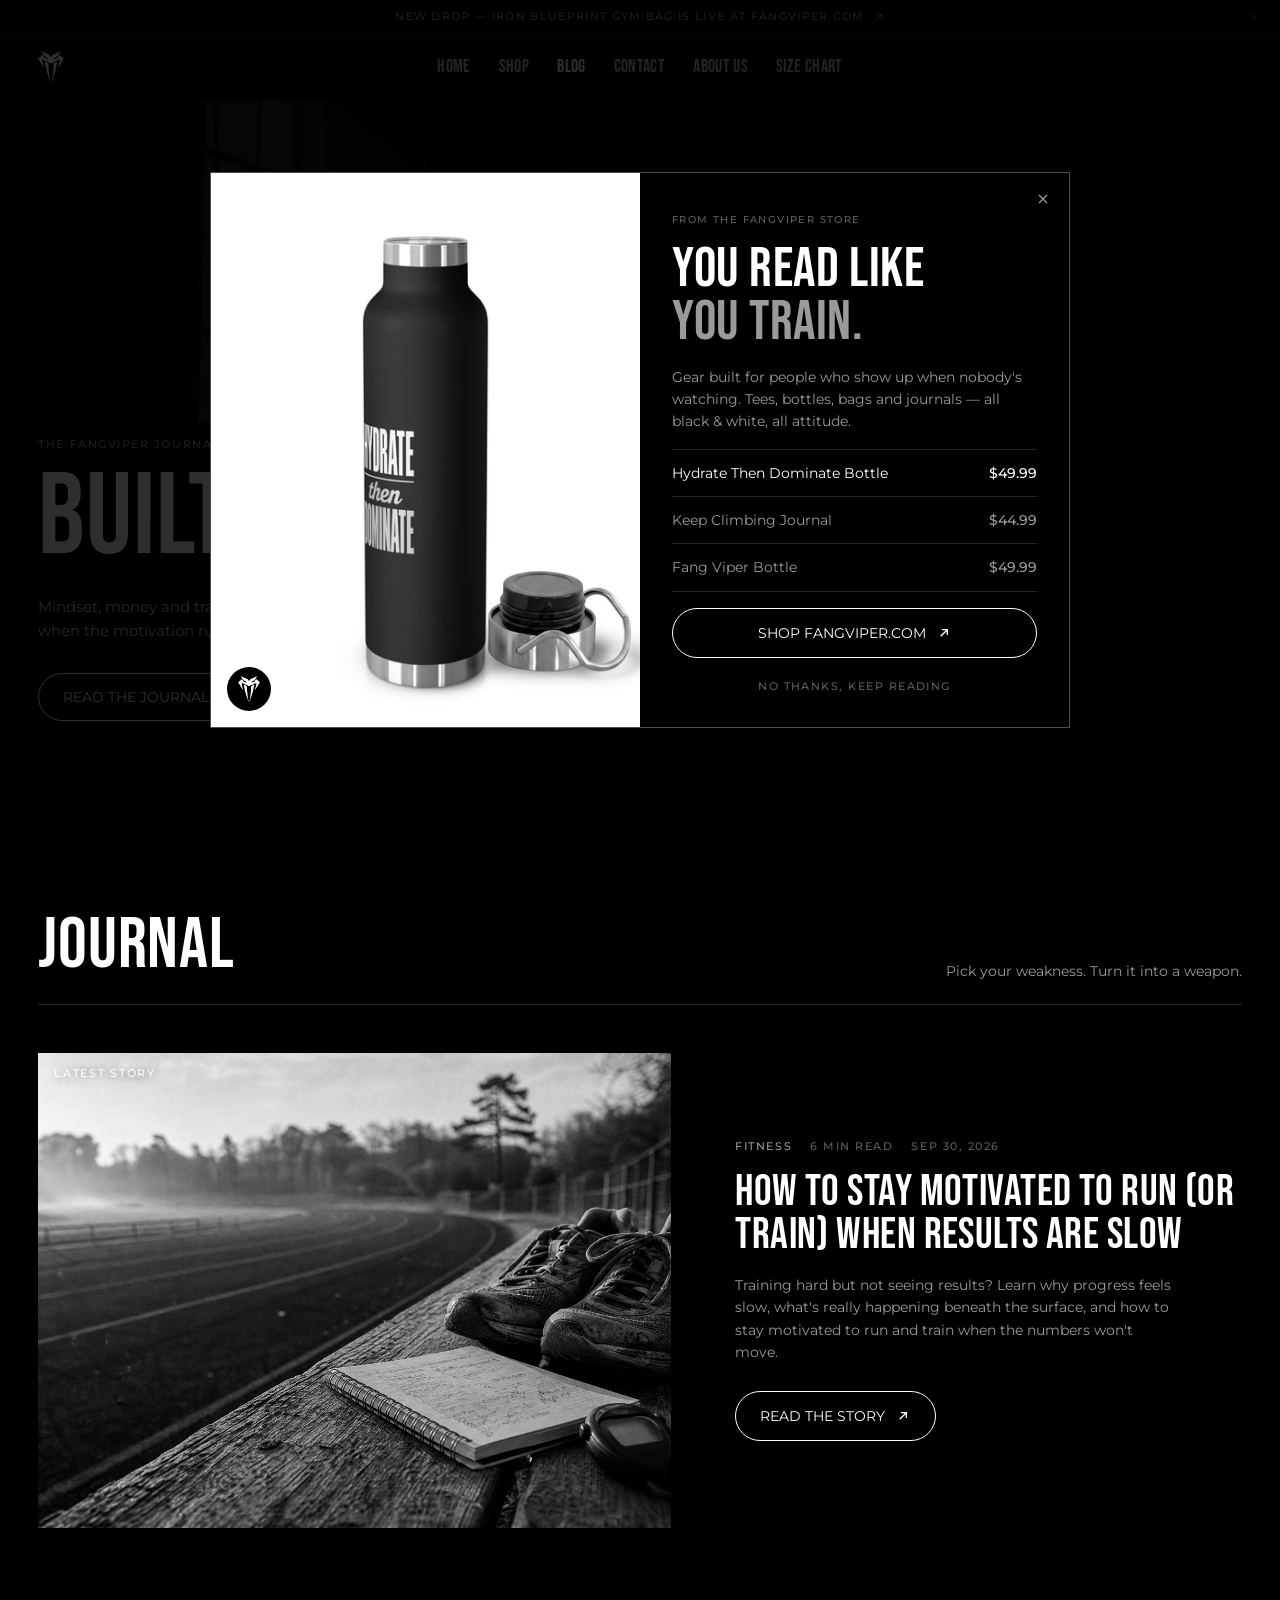
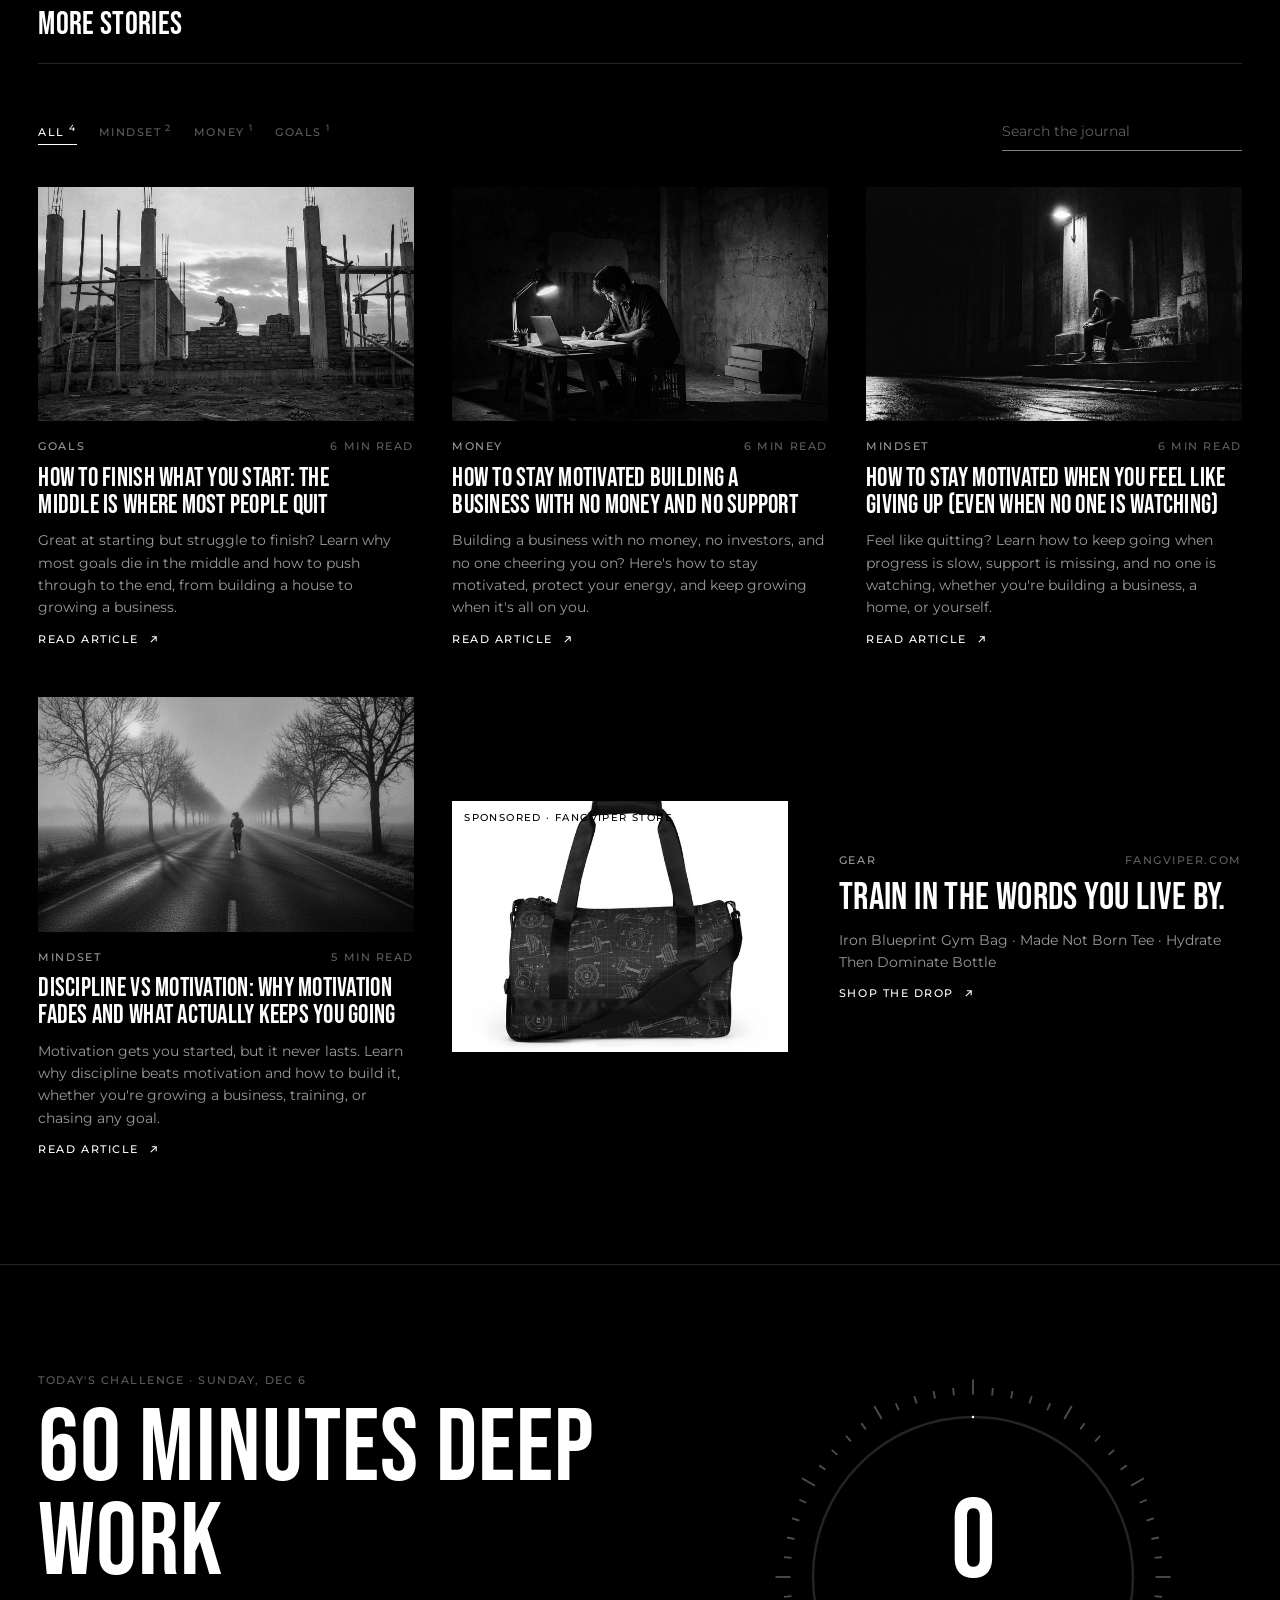
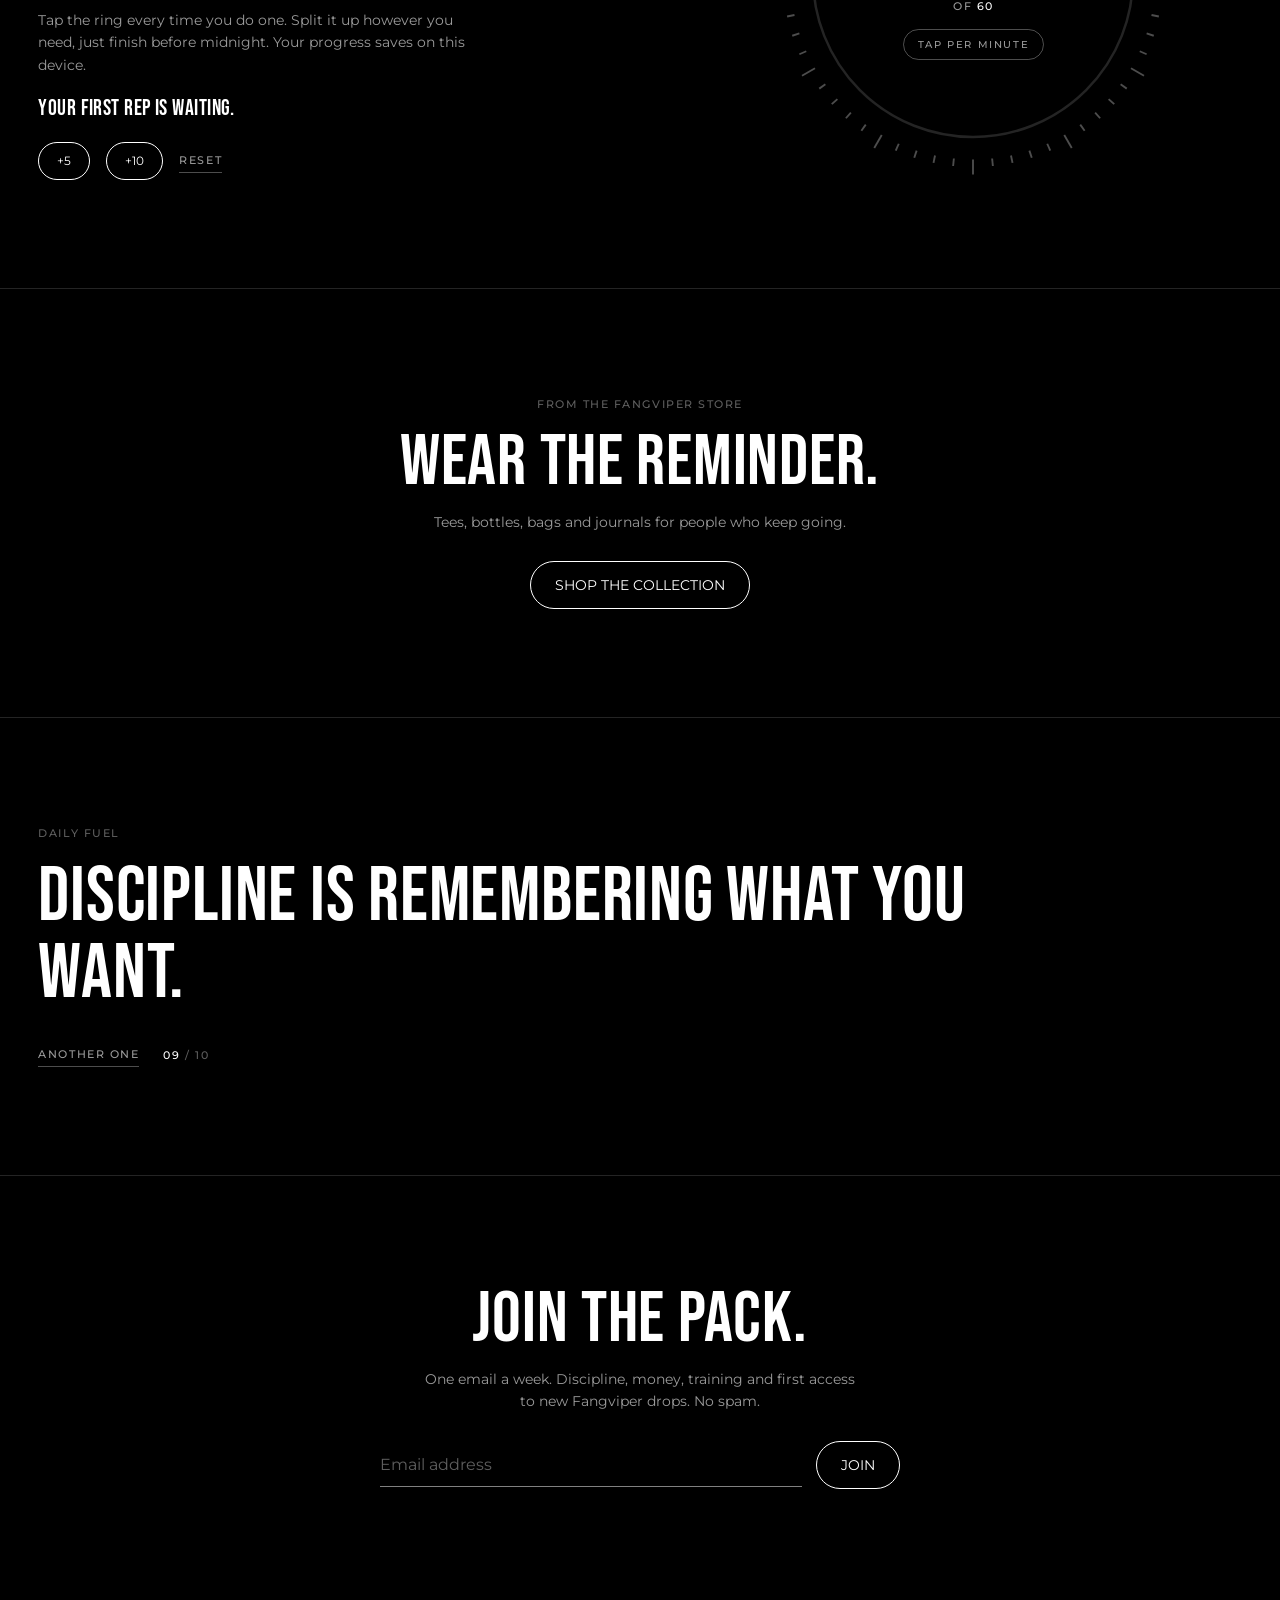
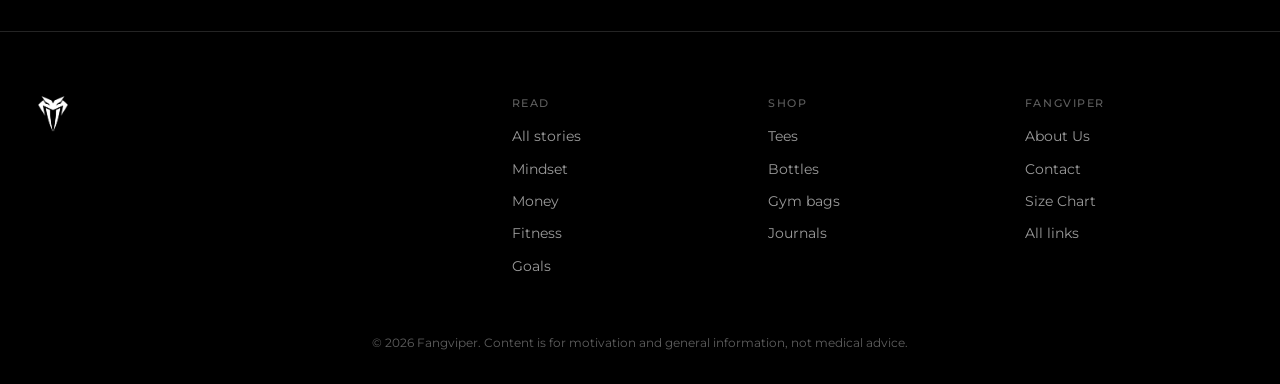
==== commit 492c5fd7: "Restyle the blog to match fangviper.com and the size guide Pure black, Bebas Neue + Montserrat, stor" ====
--- a/index.html
+++ b/index.html
@@ -2,7 +2,7 @@
 <html lang="en">
 <head>
   <meta charset="UTF-8">
-  <meta name="viewport" content="width=device-width, initial-scale=1">
+  <meta name="viewport" content="width=device-width, initial-scale=1, viewport-fit=cover">
   <!-- build:meta (generated by tools/build-pages.ps1) -->
   <title>Fang Viper Journal</title>
   <meta name="description" content="The Fang Viper Journal: discipline, mindset, money and training for people who keep going when motivation runs out.">
@@ -15,75 +15,40 @@
   <meta property="og:image" content="https://blog.fangviper.com/assets/img/hero-lift.jpg">
   <meta name="twitter:card" content="summary_large_image">
   <!-- /build:meta -->
-  <meta name="theme-color" content="#050505">
+  <meta name="theme-color" content="#000000">
   <link rel="icon" type="image/png" href="assets/img/favicon.png">
   <link rel="preconnect" href="https://fonts.googleapis.com">
   <link rel="preconnect" href="https://fonts.gstatic.com" crossorigin>
-  <link href="https://fonts.googleapis.com/css2?family=Anton&family=Inter:wght@400;500;600;700&family=JetBrains+Mono:wght@400;500;600&display=swap" rel="stylesheet">
+  <link href="https://fonts.googleapis.com/css2?family=Bebas+Neue&family=Montserrat:wght@400;500;600&display=swap" rel="stylesheet">
   <link rel="stylesheet" href="assets/css/style.css">
-  <script>
-    document.documentElement.classList.add("js");
-    try { if (sessionStorage.getItem("fv_loaded")) document.documentElement.classList.add("returning"); } catch (e) {}
-  </script>
+  <script>document.documentElement.classList.add("js");</script>
 </head>
 <body>
   <a class="skip" href="#journal">Skip to articles</a>
-
-  <!-- build:preloader -->
-  <!-- Preloader (first visit per session) -->
-  <div class="preloader" data-preloader aria-hidden="true">
-    <div class="preloader__panel preloader__panel--top"></div>
-    <div class="preloader__panel preloader__panel--bottom"></div>
-    <div class="preloader__inner">
-      <div class="preloader__logo">
-        <img class="preloader__logo-ghost" src="assets/img/logo-white.png" alt="">
-        <img class="preloader__logo-fill" src="assets/img/logo-white.png" alt="">
-      </div>
-      <div class="preloader__words"><span>No</span><span>Days</span><span>Off</span></div>
-      <div class="preloader__meta"><span>Loading discipline</span><span><b data-preload-count>0</b>%</span></div>
-      <div class="preloader__bar"><i></i></div>
-    </div>
-  </div>
-  <!-- /build:preloader -->
-  <div class="curtain" aria-hidden="true"><img src="assets/img/logo-white.png" alt=""></div>
+  <!-- build:preloader --><!-- /build:preloader -->
   <div class="readbar" aria-hidden="true"><i data-readbar></i></div>
 
-  <!-- Top: store announcement + nav -->
+  <!-- Top: store announcement + header (same layout as fangviper.com) -->
   <div class="top" data-top>
     <div class="announce" data-announce>
       <div class="announce__text"></div>
-      <button class="announce__close" aria-label="Close announcement"><svg viewBox="0 0 24 24" width="14" height="14"><path d="M6 6l12 12M18 6L6 18" fill="none" stroke="currentColor" stroke-width="2"/></svg></button>
+      <button class="announce__close" aria-label="Close announcement"><svg viewBox="0 0 24 24" width="12" height="12"><path d="M6 6l12 12M18 6L6 18" fill="none" stroke="currentColor" stroke-width="1.5"/></svg></button>
     </div>
-    <header class="nav" data-nav>
-      <div class="container nav__inner">
-        <a class="nav__brand" href="index.html" aria-label="Fang Viper home">
-          <img src="assets/img/logo-white.png" alt="" class="nav__logo">
-          <span class="nav__word">Fang Viper</span>
-        </a>
-        <nav class="nav__links" aria-label="Main">
-          <a href="#journal">Stories</a>
-          <a href="#challenge">Challenge</a>
-          <a href="#join">Newsletter</a>
-        </nav>
-        <div class="nav__right">
-          <a class="btn btn--ghost btn--sm nav__shop" data-store href="#" target="_blank" rel="noopener">Shop <svg viewBox="0 0 24 24" width="14" height="14"><path d="M7 17L17 7M9 7h8v8" fill="none" stroke="currentColor" stroke-width="2"/></svg></a>
-          <button class="burger" data-burger aria-label="Open menu" aria-expanded="false"><span></span><span></span></button>
-        </div>
+    <header class="header">
+      <a class="header__logo" href="https://fangviper.com/" aria-label="Fangviper home"><img src="assets/img/logo-white.png" alt="Fangviper" width="589" height="705"></a>
+      <nav class="header__nav" aria-label="Main">
+        <a href="https://fangviper.com/">Home</a>
+        <a data-store data-medium="header" href="#" target="_blank" rel="noopener">Shop</a>
+        <a href="index.html" aria-current="page">Blog</a>
+        <a href="https://fangviper.com/pages/contact">Contact</a>
+        <a href="https://fangviper.com/pages/about-us">About Us</a>
+        <a href="https://size.fangviper.com/">Size Chart</a>
+      </nav>
+      <div class="header__end">
+        <a href="index.html">Blog</a>
+        <a data-store data-medium="header" href="#" target="_blank" rel="noopener">Shop</a>
       </div>
     </header>
-  </div>
-
-  <!-- Full-screen menu (phones and tablets) -->
-  <div class="menu" data-menu aria-hidden="true">
-    <div class="menu__inner container">
-      <nav class="menu__links">
-        <a href="#journal">Stories</a>
-        <a href="#challenge">Daily Challenge</a>
-        <a href="#join">Newsletter</a>
-        <a data-store href="#" target="_blank" rel="noopener">Shop ↗</a>
-      </nav>
-      <p class="menu__foot">Fang Viper · Built in the dark.</p>
-    </div>
   </div>
 
   <!-- build:home -->
@@ -92,61 +57,37 @@
     <section class="hero">
       <div class="hero__bg"><img src="assets/img/hero-lift.jpg" alt=""></div>
       <div class="hero__shade"></div>
-      <div class="hero__logo" data-parallax><img src="assets/img/logo-white.png" alt=""></div>
-
-      <div class="container hero__content">
-        <p class="eyebrow hero__eyebrow">The Fang Viper Journal · Discipline for every goal</p>
-        <h1 class="hero__title">
-          <span class="line"><span>Built in</span></span>
-          <span class="line"><span>the <em class="outline">dark.</em></span></span>
-        </h1>
-        <p class="hero__rotate">Read for
-          <span class="rotator" data-rotator>
-            <span class="is-on">discipline</span><span>wealth</span><span>strength</span><span>focus</span><span>grit</span>
-          </span>
-        </p>
+      <div class="hero__content">
+        <p class="label hero__eyebrow">The Fangviper Journal</p>
+        <h1 class="hero__title"><span class="line"><span>Built in the dark.</span></span></h1>
         <p class="hero__sub">Mindset, money and training for people who keep going when the motivation runs out.</p>
         <div class="hero__cta">
-          <a class="btn btn--light" href="#journal">Start reading
-            <svg viewBox="0 0 24 24" width="16" height="16"><path d="M12 5v14M6 13l6 6 6-6" fill="none" stroke="currentColor" stroke-width="2"/></svg></a>
-          <a class="btn btn--ghost" data-store href="#" target="_blank" rel="noopener">Shop the gear
-            <svg viewBox="0 0 24 24" width="16" height="16"><path d="M7 17L17 7M9 7h8v8" fill="none" stroke="currentColor" stroke-width="2"/></svg></a>
+          <a class="btn" href="#journal">Read the journal</a>
+          <a class="btn btn--quiet" data-store data-medium="hero" href="#" target="_blank" rel="noopener">Shop the collection</a>
         </div>
         <a class="resume" data-resume hidden href="#"></a>
       </div>
     </section>
 
-    <!-- MARQUEE -->
-    <div class="marquee" data-marquee aria-hidden="true">
-      <div class="marquee__track">
-        <span class="marquee__item">No excuses</span><span class="marquee__sep"><img src="assets/img/logo-white.png" alt=""></span>
-        <span class="marquee__item marquee__item--o">Work in silence</span><span class="marquee__sep"><img src="assets/img/logo-white.png" alt=""></span>
-        <span class="marquee__item">Strike first</span><span class="marquee__sep"><img src="assets/img/logo-white.png" alt=""></span>
-        <span class="marquee__item marquee__item--o">Outwork everyone</span><span class="marquee__sep"><img src="assets/img/logo-white.png" alt=""></span>
-        <span class="marquee__item">Discipline daily</span><span class="marquee__sep"><img src="assets/img/logo-white.png" alt=""></span>
-      </div>
-    </div>
-
     <!-- LATEST STORY -->
-    <section class="latest container" id="journal" aria-label="Latest story">
+    <section class="latest page" id="journal" aria-label="Latest story">
       <div class="section-head">
-        <h2 class="section-title" data-split>The Journal</h2>
-        <p class="section-sub" data-reveal>Pick your weakness. We'll help you turn it into a weapon.</p>
+        <h2 class="section-title" data-split>Journal</h2>
+        <p class="section-sub" data-reveal>Pick your weakness. Turn it into a weapon.</p>
       </div>
       <div data-featured></div>
-      <!-- store banner: shown while there are no other stories to list -->
+      <!-- store note: shown while there are no other stories to list -->
       <div class="store-strip" data-store-strip hidden></div>
     </section>
 
     <!-- MORE STORIES (appears once there is more than one post) -->
-    <section class="journal container" id="more" data-more hidden aria-label="More stories">
+    <section class="journal page" id="more" data-more hidden aria-label="More stories">
       <div class="section-head section-head--sm">
         <h2 class="section-title section-title--sm">More stories</h2>
       </div>
       <div class="toolbar" data-toolbar hidden>
         <div class="chips" role="tablist" aria-label="Filter by category" data-chips></div>
         <label class="search">
-          <svg viewBox="0 0 24 24" width="18" height="18" aria-hidden="true"><circle cx="11" cy="11" r="7" fill="none" stroke="currentColor" stroke-width="2"/><path d="M20 20l-4-4" stroke="currentColor" stroke-width="2"/></svg>
           <input type="search" id="journal-search" placeholder="Search the journal" aria-label="Search articles" data-search>
         </label>
       </div>
@@ -155,23 +96,22 @@
     </section>
 
     <!-- DAILY CHALLENGE -->
-    <section class="challenge" id="challenge">
-      <div class="container challenge__grid">
+    <section class="challenge page" id="challenge">
+      <div class="challenge__grid">
         <div class="challenge__copy">
-          <p class="eyebrow eyebrow--dark">Today's challenge · <span data-ch-date></span></p>
+          <p class="label">Today's challenge · <span data-ch-date></span></p>
           <h2 class="challenge__title" data-split><span data-ch-goal>50</span> <span data-ch-name>Push-ups</span></h2>
           <p class="challenge__text" data-reveal>Tap the ring every time you do one. Split it up however you need, just finish before midnight. Your progress saves on this device.</p>
           <p class="challenge__msg" data-ch-msg aria-live="polite">Your first rep is waiting.</p>
           <div class="challenge__btns">
-            <button class="btn btn--dark btn--sm" data-ch-add="5">+5</button>
-            <button class="btn btn--dark btn--sm" data-ch-add="10">+10</button>
-            <button class="btn btn--outline-dark btn--sm" data-ch-reset>Reset</button>
+            <button class="btn btn--sm" data-ch-add="5">+5</button>
+            <button class="btn btn--sm" data-ch-add="10">+10</button>
+            <button class="textlink" data-ch-reset>Reset</button>
           </div>
           <div class="challenge__reward" data-ch-reward hidden>
-            <strong>Challenge crushed.</strong>
+            <p class="challenge__done">Challenge crushed.</p>
             <p>You earned it. Gear that matches the work is waiting.</p>
-            <a class="btn btn--dark" data-store data-medium="challenge_reward" href="#" target="_blank" rel="noopener">Claim your reward look
-              <svg viewBox="0 0 24 24" width="16" height="16"><path d="M7 17L17 7M9 7h8v8" fill="none" stroke="currentColor" stroke-width="2"/></svg></a>
+            <a class="btn" data-store data-medium="challenge_reward" href="#" target="_blank" rel="noopener">Claim your reward look</a>
           </div>
         </div>
         <div class="challenge__ring">
@@ -189,45 +129,34 @@
       </div>
     </section>
 
-    <!-- SHOP BAND (ad) -->
-    <a class="band" data-store data-medium="shop_band" href="#" target="_blank" rel="noopener" aria-label="Shop FangViper.com">
-      <div class="marquee marquee--light" data-marquee data-dir="right" aria-hidden="true">
-        <div class="marquee__track">
-          <span class="marquee__item">Shop the gear</span><span class="marquee__sep"><img src="assets/img/logo-black.png" alt=""></span>
-          <span class="marquee__item marquee__item--o">FangViper.com</span><span class="marquee__sep"><img src="assets/img/logo-black.png" alt=""></span>
-          <span class="marquee__item">Tees · Bottles · Bags</span><span class="marquee__sep"><img src="assets/img/logo-black.png" alt=""></span>
-        </div>
-      </div>
-    </a>
+    <!-- SHOP NOTE (ad) -->
+    <section class="shopnote page" aria-label="Fangviper store">
+      <p class="label">From the Fangviper store</p>
+      <h2 class="shopnote__title">Wear the reminder.</h2>
+      <p class="shopnote__text">Tees, bottles, bags and journals for people who keep going.</p>
+      <a class="btn" data-store data-medium="shop_note" href="#" target="_blank" rel="noopener">Shop the collection</a>
+    </section>
 
     <!-- DAILY FUEL -->
-    <section class="fuel" aria-label="Daily fuel quote">
-      <div class="container">
-        <p class="eyebrow">Daily fuel</p>
-        <blockquote class="fuel__quote" data-quote aria-live="polite">Start when you feel it. Keep going when you don't.</blockquote>
-        <div class="fuel__row">
-          <button class="btn btn--ghost" data-quote-next>Another one
-            <svg viewBox="0 0 24 24" width="16" height="16"><path d="M4 12h16M14 6l6 6-6 6" fill="none" stroke="currentColor" stroke-width="2"/></svg></button>
-          <span class="mono fuel__count"><b data-quote-n>01</b> / <span data-quote-total>10</span></span>
-        </div>
+    <section class="fuel page" aria-label="Daily fuel quote">
+      <p class="label">Daily fuel</p>
+      <blockquote class="fuel__quote" data-quote aria-live="polite">Start when you feel it. Keep going when you don't.</blockquote>
+      <div class="fuel__row">
+        <button class="textlink" data-quote-next>Another one</button>
+        <span class="fuel__count"><b data-quote-n>01</b> / <span data-quote-total>10</span></span>
       </div>
     </section>
 
     <!-- JOIN -->
-    <section class="join container" id="join" aria-label="Newsletter">
-      <div class="join__box" data-reveal>
-        <div class="join__copy">
-          <h2 class="join__title" data-split>Join the pack.</h2>
-          <p>One email a week. Discipline, money, training and first access to new FangViper drops. No spam.</p>
-        </div>
-        <!-- Sample form: connect it to your email provider (Shopify Email, Klaviyo, Mailchimp) -->
-        <form class="join__form" data-join novalidate>
-          <input type="email" id="join-email" placeholder="you@email.com" aria-label="Email address" required>
-          <button class="btn btn--light" type="submit"><span>Join</span>
-            <svg viewBox="0 0 24 24" width="16" height="16"><path d="M4 12h16M14 6l6 6-6 6" fill="none" stroke="currentColor" stroke-width="2"/></svg></button>
-          <p class="join__msg" data-join-msg aria-live="polite"></p>
-        </form>
-      </div>
+    <section class="join page" id="join" aria-label="Newsletter">
+      <h2 class="join__title" data-split>Join the pack.</h2>
+      <p class="join__text">One email a week. Discipline, money, training and first access to new Fangviper drops. No spam.</p>
+      <!-- Sample form: connect it to your email provider (Shopify Email, Klaviyo, Mailchimp) -->
+      <form class="join__form" data-join novalidate>
+        <label class="field"><input type="email" id="join-email" placeholder="Email address" aria-label="Email address" required></label>
+        <button class="btn" type="submit"><span>Join</span></button>
+        <p class="join__msg" data-join-msg aria-live="polite"></p>
+      </form>
     </section>
   </main>
   <!-- /build:home -->
@@ -239,13 +168,10 @@
   <div class="nudge" data-nudge role="status"></div>
 
   <footer class="footer">
-    <div class="container footer__top">
-      <div class="footer__brand">
-        <img src="assets/img/logo-white.png" alt="Fang Viper logo">
-        <p>Discipline for the gym, the grind and everything you're building.</p>
-      </div>
+    <div class="footer__top page">
+      <a class="footer__logo" href="https://fangviper.com/" aria-label="Fangviper home"><img src="assets/img/logo-white.png" alt="Fangviper" width="589" height="705"></a>
       <div class="footer__col">
-        <h4>Read</h4>
+        <p class="label">Read</p>
         <a href="#journal" data-cat-link="All">All stories</a>
         <a href="#journal" data-cat-link="Mindset">Mindset</a>
         <a href="#journal" data-cat-link="Money">Money</a>
@@ -253,22 +179,25 @@
         <a href="#journal" data-cat-link="Goals">Goals</a>
       </div>
       <div class="footer__col">
-        <h4>Shop</h4>
-        <a data-store data-q="tee" href="#" target="_blank" rel="noopener">Tees ↗</a>
-        <a data-store data-q="bottle" href="#" target="_blank" rel="noopener">Bottles ↗</a>
-        <a data-store data-q="bag" href="#" target="_blank" rel="noopener">Gym bags ↗</a>
-        <a data-store data-q="journal" href="#" target="_blank" rel="noopener">Journals ↗</a>
+        <p class="label">Shop</p>
+        <a data-store data-q="tee" href="#" target="_blank" rel="noopener">Tees</a>
+        <a data-store data-q="bottle" href="#" target="_blank" rel="noopener">Bottles</a>
+        <a data-store data-q="bag" href="#" target="_blank" rel="noopener">Gym bags</a>
+        <a data-store data-q="journal" href="#" target="_blank" rel="noopener">Journals</a>
+      </div>
+      <div class="footer__col">
+        <p class="label">Fangviper</p>
+        <a href="https://fangviper.com/pages/about-us">About Us</a>
+        <a href="https://fangviper.com/pages/contact">Contact</a>
+        <a href="https://size.fangviper.com/">Size Chart</a>
+        <a href="https://links.fangviper.com/">All links</a>
       </div>
     </div>
-    <div class="footer__big" data-bigword aria-hidden="true">Fang Viper</div>
-    <div class="container footer__bottom">
-      <span>© 2026 Fang Viper. Built in the dark.</span>
-      <span>Content is for motivation and general information, not medical advice.</span>
-    </div>
+    <p class="footer__bottom">© 2026 Fangviper. Content is for motivation and general information, not medical advice.</p>
   </footer>
 
   <button class="totop" data-totop aria-label="Back to top">
-    <svg viewBox="0 0 48 48"><circle cx="24" cy="24" r="21" class="totop__track"/><circle cx="24" cy="24" r="21" class="totop__bar" data-totop-bar/><path d="M24 31V17M18 23l6-6 6 6" fill="none" stroke="currentColor" stroke-width="2"/></svg>
+    <svg viewBox="0 0 48 48"><circle cx="24" cy="24" r="21" class="totop__track"/><circle cx="24" cy="24" r="21" class="totop__bar" data-totop-bar/><path d="M24 31V17M18 23l6-6 6 6" fill="none" stroke="currentColor" stroke-width="1.5"/></svg>
   </button>
 
   <script src="assets/js/data.js"></script>
--- a/assets/css/style.css
+++ b/assets/css/style.css
@@ -1,721 +1,626 @@
 /* ==========================================================
-   FANG VIPER — Journal
-   Strictly black, white and greys.
+   FANGVIPER JOURNAL
+   Matches fangviper.com and size.fangviper.com: pure black, white type,
+   Bebas Neue + Montserrat, outlined pill buttons, hairlines only, lots of space.
    ========================================================== */
 :root {
-  --bg: #050505;
-  --bg2: #0c0c0c;
-  --bg3: #151515;
-  --fg: #f4f4f4;
-  --mute: #a3a3a3;
-  --dim: #6b6b6b;
-  --line: rgba(255, 255, 255, .12);
-  --line2: rgba(255, 255, 255, .26);
-  --paper: #f1f1f1;
-  --ink: #070707;
-
-  --display: "Anton", Impact, "Arial Narrow Bold", sans-serif;
-  --body: "Inter", system-ui, -apple-system, "Segoe UI", Roboto, sans-serif;
-  --mono: "JetBrains Mono", ui-monospace, Consolas, monospace;
-
+  --bg: #000;
+  --fg: #fff;
+  --text: #cfcfcf;
+  --mute: #9a9a9a;
+  --dim: #5e5e5e;
+  --hair: rgba(255, 255, 255, .14);
+  --hair2: rgba(255, 255, 255, .3);
+  --display: "Bebas Neue", Impact, "Arial Narrow", sans-serif;
+  --body: Montserrat, system-ui, -apple-system, "Segoe UI", sans-serif;
   --ease: cubic-bezier(.2, .8, .2, 1);
-  --ease-io: cubic-bezier(.77, 0, .18, 1);
-  --gutter: clamp(16px, 4vw, 48px);
+  --gutter: clamp(16px, 3vw, 40px);
   --max: 1320px;
-  --nav-h: 72px;
   color-scheme: dark;
 }
-
 *, *::before, *::after { box-sizing: border-box; margin: 0; padding: 0; }
-html { -webkit-text-size-adjust: 100%; scroll-padding-top: 110px; }
+html { -webkit-text-size-adjust: 100%; scroll-padding-top: 120px; }
 html.no-scroll { overflow: hidden; }
-body {
-  background: var(--bg);
-  color: var(--fg);
-  font-family: var(--body);
-  font-size: 17px;
-  line-height: 1.6;
-  -webkit-font-smoothing: antialiased;
-  overflow-x: hidden;
-}
+body { background: var(--bg); color: var(--fg); font: 400 14px/1.6 var(--body); -webkit-font-smoothing: antialiased; overflow-x: hidden; }
 img, svg { display: block; max-width: 100%; }
 [hidden] { display: none !important; }
 a { color: inherit; text-decoration: none; }
 button, input { font: inherit; color: inherit; }
-button { background: none; border: 0; cursor: pointer; }
+button { cursor: pointer; background: none; border: 0; }
 ::selection { background: #fff; color: #000; }
-:focus-visible { outline: 2px solid #fff; outline-offset: 3px; }
-.container { width: 100%; max-width: var(--max); margin: 0 auto; padding: 0 var(--gutter); }
-.mono { font-family: var(--mono); font-size: 12px; letter-spacing: .08em; text-transform: uppercase; }
-.skip { position: absolute; left: -9999px; top: 12px; z-index: 99999; background: #fff; color: #000; padding: 10px 16px; font-weight: 600; }
+:focus-visible { outline: 1px solid #fff; outline-offset: 4px; }
+h1, h2, h3 { font-family: var(--display); font-weight: 400; letter-spacing: .01em; line-height: 1; }
+.skip { position: absolute; left: -9999px; top: 12px; z-index: 9999; background: #000; color: #fff; border: 1px solid #fff; padding: 10px 16px; }
 .skip:focus { left: 12px; }
-
-/* ---------- buttons ---------- */
+.page { width: 100%; max-width: var(--max); margin: 0 auto; padding: 0 var(--gutter); }
+.label { font: 500 11px/1.4 var(--body); letter-spacing: .14em; text-transform: uppercase; color: var(--dim); }
+
+/* ---------- pill buttons (same as the store) ---------- */
 .btn {
-  --bx: 0px; --by: 0px;
-  position: relative;
-  display: inline-flex; align-items: center; justify-content: center; gap: 10px;
-  height: 52px; padding: 0 26px;
-  font: 600 13px/1 var(--mono); letter-spacing: .12em; text-transform: uppercase;
-  border-radius: 999px; overflow: hidden; isolation: isolate;
-  transform: translate(var(--bx), var(--by));
-  transition: transform .35s var(--ease), color .35s var(--ease), border-color .35s, background .35s;
-  white-space: nowrap;
+  display: inline-flex; align-items: center; justify-content: center; gap: 10px; flex: none;
+  padding: 16px 24px; border: 1px solid #fff; border-radius: 100px; background: #000; color: #fff;
+  font: 400 14px/1 var(--body); text-transform: uppercase; white-space: nowrap;
+  transition: background .25s, color .25s, border-color .25s;
 }
-.btn svg { transition: transform .35s var(--ease); flex: none; }
-.btn:hover svg { transform: translate(2px, -2px); }
-.btn::before {
-  content: ""; position: absolute; inset: 0; z-index: -1;
-  border-radius: inherit; transform: translateY(101%);
-  transition: transform .45s var(--ease);
-}
-.btn:hover::before { transform: none; }
-.btn--light { background: #fff; color: #000; }
-.btn--light::before { background: #000; }
-.btn--light:hover { color: #fff; box-shadow: inset 0 0 0 1px #fff; }
-.btn--ghost { border: 1px solid var(--line2); color: #fff; }
-.btn--ghost::before { background: #fff; }
-.btn--ghost:hover { color: #000; border-color: #fff; }
-.btn--dark { background: #000; color: #fff; }
-.btn--dark::before { background: #fff; }
-.btn--dark:hover { color: #000; box-shadow: inset 0 0 0 1px #000; }
-.btn--outline-dark { border: 1px solid rgba(0,0,0,.3); color: #000; }
-.btn--outline-dark::before { background: #000; }
-.btn--outline-dark:hover { color: #fff; }
-.btn--sm { height: 40px; padding: 0 18px; font-size: 11px; }
+.btn:hover { background: #fff; color: #000; }
+.btn svg { flex: none; }
+.btn--quiet { border-color: var(--hair2); }
+.btn--quiet:hover { border-color: #fff; }
+.btn--sm { padding: 12px 18px; font-size: 12px; }
 .btn--block { width: 100%; }
-
-.eyebrow {
-  display: inline-flex; align-items: center; gap: 10px;
-  font: 500 12px/1.4 var(--mono); letter-spacing: .16em; text-transform: uppercase; color: var(--mute);
-}
-.eyebrow--dark { color: #555; }
-.pulse-dot { width: 8px; height: 8px; border-radius: 50%; background: #fff; position: relative; }
-.pulse-dot::after { content: ""; position: absolute; inset: -6px; border-radius: 50%; border: 1px solid #fff; animation: ping 1.8s var(--ease) infinite; }
-@keyframes ping { from { transform: scale(.4); opacity: 1; } to { transform: scale(1.6); opacity: 0; } }
-
-/* ---------- preloader ---------- */
-.preloader { position: fixed; inset: 0; z-index: 9800; display: grid; place-items: center; pointer-events: all; animation: preloader-failsafe 0s linear 6s forwards; }
-.returning .preloader, html:not(.js) .preloader { display: none; }
-@keyframes preloader-failsafe { to { visibility: hidden; } }
-.preloader__panel { position: absolute; left: 0; right: 0; height: 50.5%; background: #000; transition: transform 1s var(--ease-io); }
-.preloader__panel--top { top: 0; }
-.preloader__panel--bottom { bottom: 0; }
-.preloader__inner { position: relative; display: grid; justify-items: center; gap: 22px; transition: opacity .4s, transform .9s var(--ease-io); }
-.preloader__logo { position: relative; width: clamp(110px, 16vw, 170px); aspect-ratio: 589 / 705; }
-.preloader__logo img { position: absolute; inset: 0; width: 100%; height: 100%; }
-.preloader__logo-ghost { opacity: .12; }
-.preloader__logo-fill { clip-path: inset(var(--clip, 100%) 0 0 0); filter: drop-shadow(0 0 24px rgba(255,255,255,.35)); }
-.preloader__words { display: flex; gap: 14px; font: clamp(34px, 5vw, 58px)/1 var(--display); text-transform: uppercase; overflow: hidden; }
-.preloader__words span { display: inline-block; transform: translateY(110%); animation: rise .8s var(--ease) forwards; }
-.preloader__words span:nth-child(2) { animation-delay: .15s; }
-.preloader__words span:nth-child(3) { animation-delay: .3s; color: transparent; -webkit-text-stroke: 1.5px #fff; }
-@keyframes rise { to { transform: none; } }
-.preloader__meta { width: 260px; display: flex; justify-content: space-between; font: 500 11px var(--mono); letter-spacing: .16em; text-transform: uppercase; color: var(--mute); }
-.preloader__meta b { color: #fff; font-weight: 600; }
-.preloader__bar { width: 260px; height: 2px; background: rgba(255,255,255,.14); overflow: hidden; }
-.preloader__bar i { display: block; height: 100%; background: #fff; transform-origin: left; transform: scaleX(var(--p, 0)); }
-.preloader.done { pointer-events: none; }
-.preloader.done .preloader__inner { opacity: 0; transform: scale(.92); }
-.preloader.done .preloader__panel--top { transform: translateY(-100%); transition-delay: .25s; }
-.preloader.done .preloader__panel--bottom { transform: translateY(100%); transition-delay: .25s; }
-.preloader.gone { display: none; }
-
-/* ---------- page curtain ---------- */
-.curtain { position: fixed; inset: 0; z-index: 9700; background: #000; display: grid; place-items: center; transform: translateY(100%); pointer-events: none; }
-.curtain img { width: 64px; opacity: 0; transition: opacity .3s; }
-.curtain--boot, .returning .curtain { transform: none; animation: curtain-out .8s var(--ease-io) .12s forwards; }
-.curtain--boot img, .returning .curtain img { opacity: 1; animation: fade-out .3s ease forwards; }
-html .curtain.enter { transform: none; animation: curtain-in .6s var(--ease-io) forwards; pointer-events: all; }
-html .curtain.enter img { opacity: 1; animation: none; transition: opacity .3s .25s; }
-html .curtain.leave { transform: none; animation: curtain-out .8s var(--ease-io) .08s forwards; }
-html .curtain.leave img { opacity: 1; animation: fade-out .3s ease forwards; }
-html:not(.js) .curtain { display: none; }
-@keyframes curtain-out { to { transform: translateY(-100%); } }
-@keyframes curtain-in { from { transform: translateY(100%); } to { transform: none; } }
-@keyframes fade-out { to { opacity: 0; } }
-
-/* ---------- top bar + nav ---------- */
-.top { position: fixed; top: 0; left: 0; right: 0; z-index: 500; padding-top: env(safe-area-inset-top, 0px); background: transparent; transition: transform .5s var(--ease); }
-.top.hide { transform: translateY(-100%); }
-.announce {
-  position: relative; height: 38px; background: #fff; color: #000;
-  display: flex; align-items: center; justify-content: center; padding: 0 48px;
-  font: 500 11.5px/1 var(--mono); letter-spacing: .1em; text-transform: uppercase;
-  overflow: hidden; transition: height .4s var(--ease);
-}
-.announce.gone { height: 0; }
-.announce__text { opacity: 0; transform: translateY(10px); transition: opacity .35s, transform .35s var(--ease); white-space: nowrap; overflow: hidden; text-overflow: ellipsis; max-width: 100%; }
-.announce__text.in { opacity: 1; transform: none; }
-.announce__text a { display: inline-flex; align-items: center; gap: 8px; }
-.announce__text a:hover { text-decoration: underline; text-underline-offset: 3px; }
-.announce__arrow { display: inline-flex; }
-.announce__close { position: absolute; right: 10px; top: 50%; transform: translateY(-50%); width: 30px; height: 30px; display: grid; place-items: center; color: #000; }
-
-.nav { height: var(--nav-h); transition: background .4s, backdrop-filter .4s, border-color .4s; border-bottom: 1px solid transparent; }
-.top.scrolled .nav { background: rgba(5,5,5,.78); backdrop-filter: blur(14px) saturate(0); -webkit-backdrop-filter: blur(14px); border-bottom-color: var(--line); }
-.nav__inner { height: 100%; display: flex; align-items: center; justify-content: space-between; gap: 24px; }
-.nav__brand { display: flex; align-items: center; gap: 12px; }
-.nav__logo { height: 36px; width: auto; transition: transform .6s var(--ease); }
-.nav__brand:hover .nav__logo { transform: rotate(-8deg) scale(1.08); }
-.nav__word { font: 24px/1 var(--display); letter-spacing: .06em; text-transform: uppercase; }
-.nav__links { display: flex; gap: 30px; }
-.nav__links a { position: relative; font: 500 12px var(--mono); letter-spacing: .14em; text-transform: uppercase; color: var(--mute); transition: color .3s; padding: 6px 0; }
-.nav__links a::after { content: ""; position: absolute; left: 0; right: 0; bottom: 0; height: 1px; background: #fff; transform: scaleX(0); transform-origin: right; transition: transform .45s var(--ease); }
-.nav__links a:hover { color: #fff; }
-.nav__links a:hover::after { transform: scaleX(1); transform-origin: left; }
-.nav__right { display: flex; align-items: center; gap: 14px; }
-.burger { width: 44px; height: 44px; display: none; flex-direction: column; justify-content: center; align-items: center; gap: 6px; border: 1px solid var(--line2); border-radius: 50%; }
-.burger span { width: 18px; height: 1.5px; background: #fff; transition: transform .45s var(--ease); }
-.menu-open .burger span:first-child { transform: translateY(3.75px) rotate(45deg); }
-.menu-open .burger span:last-child { transform: translateY(-3.75px) rotate(-45deg); }
-
-.menu { position: fixed; inset: 0; z-index: 400; background: #000; clip-path: circle(0 at calc(100% - 44px) 58px); transition: clip-path .8s var(--ease-io); visibility: hidden; }
-.menu-open .menu { clip-path: circle(150% at calc(100% - 44px) 58px); visibility: visible; }
-.menu__inner { height: 100%; display: flex; flex-direction: column; justify-content: center; gap: 40px; padding-top: 100px; }
-.menu__links { display: flex; flex-direction: column; }
-.menu__links a { display: flex; align-items: baseline; gap: 16px; font: clamp(40px, 9vw, 88px)/1.08 var(--display); text-transform: uppercase; opacity: 0; transform: translateY(40px); transition: opacity .5s, transform .7s var(--ease), color .3s; }
-.menu__links a small { font: 500 12px var(--mono); color: var(--dim); letter-spacing: .1em; }
-.menu__links a:hover { color: transparent; -webkit-text-stroke: 1.5px #fff; }
-.menu-open .menu__links a { opacity: 1; transform: none; }
-.menu-open .menu__links a:nth-child(1) { transition-delay: .25s; }
-.menu-open .menu__links a:nth-child(2) { transition-delay: .3s; }
-.menu-open .menu__links a:nth-child(3) { transition-delay: .35s; }
-.menu-open .menu__links a:nth-child(4) { transition-delay: .4s; }
-.menu-open .menu__links a:nth-child(5) { transition-delay: .45s; }
-.menu-open .menu__links a:nth-child(6) { transition-delay: .5s; }
-.menu__foot { font: 500 12px var(--mono); letter-spacing: .14em; text-transform: uppercase; color: var(--dim); }
-
-/* ---------- reveal system ---------- */
-.js [data-reveal] { opacity: 0; transform: translateY(40px); transition: opacity 1s var(--ease) var(--d, 0s), transform 1s var(--ease) var(--d, 0s); }
+.textlink { font: 500 11px/1 var(--body); letter-spacing: .14em; text-transform: uppercase; color: var(--mute); padding: 6px 0; border-bottom: 1px solid var(--hair2); transition: color .2s, border-color .2s; }
+.textlink:hover { color: #fff; border-color: #fff; }
+
+/* ---------- reveal ---------- */
+.js [data-reveal] { opacity: 0; transform: translateY(16px); transition: opacity .9s var(--ease) var(--d, 0s), transform .9s var(--ease) var(--d, 0s); }
 .js [data-reveal].in { opacity: 1; transform: none; }
-.js [data-reveal="clip"] { opacity: 1; transform: none; }
-.js [data-reveal="clip"]::after { content: ""; position: absolute; inset: -1px; z-index: 4; background: var(--bg); transform-origin: 100% 50%; transition: transform 1.4s var(--ease-io) var(--d, 0s); pointer-events: none; }
-.js [data-reveal="clip"].in::after { transform: scaleX(0); }
+.js [data-reveal="clip"] { transform: none; }
 .split-w { display: inline-block; overflow: hidden; vertical-align: top; padding-bottom: .06em; margin-bottom: -.06em; }
-.split-w > span { display: inline-block; transform: translateY(110%); transition: transform 1s var(--ease); transition-delay: calc(var(--i) * 45ms + var(--d, 0s)); }
-.in .split-w > span, .split.in .split-w > span { transform: none; }
+.split-w > span { display: inline-block; transform: translateY(105%); transition: transform .9s var(--ease); transition-delay: calc(var(--i) * 35ms + var(--d, 0s)); }
+.in .split-w > span { transform: none; }
 html:not(.js) .split-w > span { transform: none; }
 
-/* ---------- HERO ---------- */
-.hero { position: relative; min-height: 92svh; display: flex; flex-direction: column; justify-content: flex-end; padding: calc(var(--nav-h) + 120px) 0 clamp(72px, 9vw, 128px); overflow: hidden; isolation: isolate; }
-.hero__bg { position: absolute; inset: 0; z-index: -3; overflow: hidden; }
-.hero__bg img { width: 100%; height: 100%; object-fit: cover; object-position: 55% 50%; filter: grayscale(1) contrast(1.1) brightness(.72); transform: scale(1.14); transition: transform 2.6s var(--ease); }
-.is-loaded .hero__bg img { transform: scale(1.04); animation: kenburns 40s ease-in-out 2.6s infinite alternate; }
-@keyframes kenburns { from { transform: scale(1.04); } to { transform: scale(1.1) translate(-1%, -.6%); } }
-.hero__shade { position: absolute; inset: 0; z-index: -2; background:
-  linear-gradient(90deg, rgba(0,0,0,.94) 0%, rgba(0,0,0,.72) 40%, rgba(0,0,0,.25) 78%, rgba(0,0,0,.5) 100%),
-  linear-gradient(0deg, var(--bg) 0%, rgba(5,5,5,0) 40%),
-  linear-gradient(180deg, rgba(0,0,0,.6) 0%, rgba(0,0,0,0) 25%); }
-.hero__logo { position: absolute; right: max(5vw, calc((100vw - var(--max)) / 2 + 40px)); top: 46%; width: min(20vw, 280px); z-index: -1; opacity: 0; transform: translateY(-50%) scale(.92); transition: opacity 1.6s var(--ease) .5s, transform 1.8s var(--ease) .5s; }
-.is-loaded .hero__logo { opacity: .9; transform: translateY(-50%); }
-.hero__logo img { width: 100%; animation: float 9s ease-in-out infinite; filter: drop-shadow(0 0 28px rgba(255,255,255,.12)); }
-@keyframes float { 50% { transform: translateY(-8px); } }
-.hero__content { position: relative; }
-.hero__eyebrow { margin-bottom: 24px; opacity: 0; transform: translateY(14px); transition: opacity .8s, transform .8s var(--ease); color: #bdbdbd; }
-.is-loaded .hero__eyebrow { opacity: 1; transform: none; }
-.hero__title { font: clamp(64px, 11vw, 176px)/.88 var(--display); text-transform: uppercase; }
+/* ---------- top: announcement + header ---------- */
+.top { position: sticky; top: 0; z-index: 500; background: #000; padding-top: env(safe-area-inset-top, 0px); }
+.announce { position: relative; display: flex; align-items: center; justify-content: center; height: 34px; padding: 0 44px; border-bottom: 1px solid var(--hair); font: 500 11px/1 var(--body); letter-spacing: .12em; text-transform: uppercase; color: var(--mute); overflow: hidden; transition: height .4s var(--ease); }
+.announce.gone { height: 0; border: 0; }
+.announce__text { max-width: 100%; overflow: hidden; white-space: nowrap; text-overflow: ellipsis; opacity: 0; transition: opacity .4s; }
+.announce__text.in { opacity: 1; }
+.announce__text a { display: inline-flex; align-items: center; gap: 8px; transition: color .2s; }
+.announce__text a:hover { color: #fff; }
+.announce__arrow svg { width: 12px; height: 12px; }
+.announce__close { position: absolute; right: 12px; top: 50%; transform: translateY(-50%); display: grid; place-items: center; width: 28px; height: 28px; color: var(--mute); }
+.announce__close:hover { color: #fff; }
+
+.header { display: grid; grid-template-columns: 1fr auto 1fr; align-items: center; height: 66px; padding: 0 var(--gutter); }
+.header__logo img { width: 26px; height: auto; }
+.header__nav { display: flex; gap: 28px; }
+.header__nav a, .header__end a { font: 400 18px/1 var(--display); letter-spacing: .02em; color: rgba(255, 255, 255, .78); transition: color .2s; }
+.header__nav a:hover, .header__nav a[aria-current], .header__end a:hover { color: #fff; }
+.header__end { justify-self: end; display: none; gap: 22px; }
+
+/* ---------- hero ---------- */
+.hero { position: relative; display: flex; align-items: flex-end; min-height: min(78svh, 760px); padding: 120px var(--gutter) clamp(56px, 9vh, 96px); overflow: hidden; isolation: isolate; }
+.hero__bg { position: absolute; inset: 0; z-index: -2; }
+.hero__bg img { width: 100%; height: 100%; object-fit: cover; object-position: 55% 50%; filter: grayscale(1) brightness(.6); opacity: 0; transition: opacity 1.2s ease; }
+.is-loaded .hero__bg img { opacity: 1; }
+.hero__shade { position: absolute; inset: 0; z-index: -1; background: linear-gradient(90deg, rgba(0,0,0,.85) 0%, rgba(0,0,0,.45) 55%, rgba(0,0,0,.2) 100%), linear-gradient(0deg, #000 0%, rgba(0,0,0,0) 45%); }
+.hero__content { width: 100%; max-width: var(--max); margin: 0 auto; }
+.hero__eyebrow { color: var(--mute); opacity: 0; transition: opacity .8s .2s; }
+.hero__title { margin-top: 14px; font-size: clamp(56px, 9vw, 128px); line-height: .92; }
 .line { display: block; overflow: hidden; padding-bottom: .04em; }
-.line > span { display: inline-block; transform: translateY(105%); transition: transform 1.2s var(--ease); }
+.line > span { display: inline-block; transform: translateY(105%); transition: transform 1.1s var(--ease); }
+.hero__sub { max-width: 440px; margin-top: 18px; font-size: 15px; color: var(--text); opacity: 0; transition: opacity .9s .45s; }
+.hero__cta { display: flex; flex-wrap: wrap; gap: 12px; margin-top: 30px; opacity: 0; transition: opacity .9s .6s; }
+.is-loaded .hero__eyebrow, .is-loaded .hero__sub, .is-loaded .hero__cta { opacity: 1; }
 .is-loaded .line > span { transform: none; }
-.is-loaded .line:nth-child(2) > span { transition-delay: .12s; }
-.outline {
-  font-style: normal; color: transparent; -webkit-text-stroke: 1.5px #fff;
-  background: linear-gradient(#fff, #fff) left / 0% 100% no-repeat; -webkit-background-clip: text; background-clip: text;
-  transition: background-size 1s var(--ease-io);
-}
-.outline:hover { background-size: 100% 100%; }
-.hero__rotate { margin-top: 28px; display: flex; align-items: center; gap: 12px; font: clamp(18px, 2vw, 26px)/1 var(--display); letter-spacing: .04em; text-transform: uppercase; color: #d9d9d9; opacity: 0; transition: opacity 1s .5s; }
-.is-loaded .hero__rotate { opacity: 1; }
-.rotator { display: inline-grid; overflow: hidden; }
-.rotator > span { grid-area: 1 / 1; justify-self: start; background: #fff; color: #000; padding: 5px 10px 3px; transform: translateY(110%); transition: transform .7s var(--ease); }
-.rotator > span.is-on { transform: none; }
-.rotator > span.is-out { transform: translateY(-110%); }
-.hero__sub { max-width: 440px; margin-top: 18px; color: #bdbdbd; font-size: clamp(16px, 1.25vw, 18px); line-height: 1.6; opacity: 0; transform: translateY(14px); transition: opacity 1s .65s, transform 1s var(--ease) .65s; }
-.hero__cta { display: flex; flex-wrap: wrap; gap: 12px; margin-top: 32px; opacity: 0; transform: translateY(14px); transition: opacity 1s .8s, transform 1s var(--ease) .8s; }
-.is-loaded .hero__sub, .is-loaded .hero__cta { opacity: 1; transform: none; }
-.resume { display: inline-flex; align-items: center; gap: 12px; margin-top: 22px; padding: 10px 16px 10px 10px; border: 1px solid var(--line2); border-radius: 999px; font-size: 14px; background: rgba(0,0,0,.4); backdrop-filter: blur(6px); transition: border-color .3s, background .3s; max-width: 100%; }
-.resume:hover { border-color: #fff; background: rgba(255,255,255,.08); }
-.resume__ring { width: 30px; height: 30px; flex: none; }
-.resume__ring circle { fill: none; stroke-width: 3; }
-.resume span { white-space: nowrap; overflow: hidden; text-overflow: ellipsis; }
-.resume b { font: 600 11px var(--mono); letter-spacing: .12em; text-transform: uppercase; }
-
-/* ---------- marquee ---------- */
-.marquee { overflow: hidden; padding: 20px 0; border-block: 1px solid var(--line); background: var(--bg); }
-.marquee__track { display: flex; align-items: center; width: max-content; will-change: transform; }
-.marquee__item { padding: 0 26px; font: clamp(22px, 2.6vw, 36px)/1 var(--display); letter-spacing: .04em; text-transform: uppercase; white-space: nowrap; color: #e8e8e8; }
-.marquee__item--o { color: transparent; -webkit-text-stroke: 1px rgba(255,255,255,.7); }
-.marquee__sep img { height: clamp(18px, 1.8vw, 26px); width: auto; opacity: .7; }
-.marquee--light { background: #fff; border-color: #fff; }
-.marquee--light .marquee__item { color: #000; }
-.marquee--light .marquee__item--o { color: transparent; -webkit-text-stroke-color: #000; }
-.marquee--light .marquee__sep img { opacity: 1; }
-.band { display: block; }
-.band:hover .marquee--light { background: #ececec; }
+html:not(.js) .hero__bg img, html:not(.js) .hero__eyebrow, html:not(.js) .hero__sub, html:not(.js) .hero__cta { opacity: 1; }
+html:not(.js) .line > span { transform: none; }
+.resume { display: inline-flex; align-items: center; gap: 12px; max-width: 100%; margin-top: 24px; color: var(--mute); transition: color .2s; }
+.resume:hover { color: #fff; }
+.resume__ring { width: 26px; height: 26px; flex: none; }
+.resume__ring circle { fill: none; stroke-width: 2; }
+.resume b { font: 500 11px var(--body); letter-spacing: .14em; text-transform: uppercase; color: #fff; }
+.resume span { overflow: hidden; white-space: nowrap; text-overflow: ellipsis; }
 
 /* ---------- section heads ---------- */
-.section-head { display: flex; justify-content: space-between; align-items: flex-end; gap: 20px 40px; flex-wrap: wrap; margin-bottom: clamp(36px, 4vw, 56px); padding-bottom: 24px; border-bottom: 1px solid var(--line); }
-.section-title { font: clamp(44px, 6vw, 88px)/.9 var(--display); text-transform: uppercase; }
-.section-title--sm { font-size: clamp(30px, 3.4vw, 48px); }
-.section-sub { color: var(--mute); max-width: 340px; }
-
-/* ---------- LATEST STORY ---------- */
-.latest { padding-top: clamp(96px, 11vw, 168px); padding-bottom: clamp(96px, 11vw, 160px); }
-.feat { display: grid; grid-template-columns: 1.25fr 1fr; gap: clamp(28px, 5vw, 80px); align-items: center; }
-.feat__media { position: relative; aspect-ratio: 4 / 3; overflow: hidden; border-radius: 4px; background: #111; }
-.feat__media img { width: 100%; height: 100%; object-fit: cover; filter: grayscale(1) contrast(1.06); transform: scale(1.15); transition: transform 1.8s var(--ease-io); }
-.feat__media.in img { transform: scale(1.01); }
-.feat:hover .feat__media.in img { transform: scale(1.05); transition-duration: 1.4s; }
-.feat__tag { position: absolute; top: 16px; left: 16px; z-index: 2; padding: 6px 9px; background: #fff; color: #000; font: 600 10px var(--mono); letter-spacing: .16em; text-transform: uppercase; }
-.feat__meta { display: flex; flex-wrap: wrap; gap: 8px 18px; font: 500 11.5px var(--mono); letter-spacing: .14em; text-transform: uppercase; color: var(--mute); }
-.feat__meta b { color: #fff; font-weight: 500; }
-.feat__title { margin: 18px 0; font: clamp(30px, 3.2vw, 48px)/1.02 var(--display); text-transform: uppercase; text-wrap: balance; }
-.feat__excerpt { max-width: 440px; margin-bottom: 32px; color: var(--mute); font-size: 17px; line-height: 1.65; }
-
-/* store banner under the latest story (the in-feed ad in a wide layout) */
-.store-strip { margin-top: clamp(48px, 6vw, 80px); }
-.card.card--wide { display: grid; grid-template-columns: minmax(0, 1fr) minmax(0, 1.2fr); }
-.card--wide .card__cover { aspect-ratio: auto; min-height: 280px; }
-.card--wide .card__body { justify-content: center; gap: 14px; padding: clamp(24px, 3.4vw, 48px); }
-.card--wide .card__title { font: clamp(26px, 2.6vw, 38px)/1.05 var(--display); letter-spacing: .01em; text-transform: uppercase; }
-.card--wide .card__more { margin-top: 6px; }
-
-/* ---------- MORE STORIES ---------- */
-.journal { padding-bottom: clamp(96px, 11vw, 160px); }
-.toolbar { display: flex; justify-content: space-between; align-items: center; gap: 20px; flex-wrap: wrap; margin-bottom: 36px; }
-.chips { display: flex; gap: 8px; flex-wrap: wrap; }
-.chip { position: relative; height: 38px; padding: 0 16px; border-radius: 999px; border: 1px solid var(--line2); font: 500 12px var(--mono); letter-spacing: .12em; text-transform: uppercase; color: var(--mute); transition: color .3s, background .3s, border-color .3s; }
-.chip:hover { color: #fff; border-color: #fff; }
-.chip[aria-selected="true"] { background: #fff; color: #000; border-color: #fff; }
-.chip sup { font-size: 9px; margin-left: 4px; opacity: .6; }
-.search { display: flex; align-items: center; gap: 10px; min-width: 260px; border-bottom: 1px solid var(--line2); padding: 6px 0; color: var(--mute); transition: border-color .3s; }
-.search:focus-within { border-color: #fff; color: #fff; }
-.search input { background: none; border: 0; outline: 0; width: 100%; font-size: 15px; }
+.section-head { display: flex; justify-content: space-between; align-items: flex-end; flex-wrap: wrap; gap: 12px 40px; padding-bottom: 22px; margin-bottom: clamp(32px, 4vw, 48px); border-bottom: 1px solid var(--hair); }
+.section-title { font-size: clamp(44px, 6vw, 72px); }
+.section-title--sm { font-size: 32px; }
+.section-sub { max-width: 340px; color: var(--mute); }
+
+/* ---------- latest story ---------- */
+.latest { padding-top: clamp(72px, 12vh, 120px); padding-bottom: clamp(56px, 9vh, 96px); }
+.feat { display: grid; grid-template-columns: minmax(0, 1.25fr) minmax(0, 1fr); gap: clamp(28px, 5vw, 80px); align-items: center; }
+.feat__media { position: relative; aspect-ratio: 4 / 3; overflow: hidden; background: #0b0b0b; }
+.feat__media img { width: 100%; height: 100%; object-fit: cover; filter: grayscale(1); transition: transform 1.2s var(--ease); }
+.feat:hover .feat__media img { transform: scale(1.03); }
+.feat__tag { position: absolute; left: 16px; top: 16px; font: 500 10.5px/1 var(--body); letter-spacing: .16em; text-transform: uppercase; color: #fff; text-shadow: 0 1px 8px rgba(0,0,0,.6); }
+.feat__meta { display: flex; flex-wrap: wrap; gap: 6px 18px; font: 500 11px/1.4 var(--body); letter-spacing: .14em; text-transform: uppercase; color: var(--dim); }
+.feat__meta b { font-weight: 500; color: var(--mute); }
+.feat__title { margin: 16px 0; font-size: clamp(32px, 3.4vw, 48px); line-height: 1; text-wrap: balance; }
+.feat__excerpt { max-width: 440px; margin-bottom: 28px; color: var(--mute); }
+
+/* store note under the latest story (the in-feed ad in a wide layout) */
+.store-strip { margin-top: clamp(48px, 6vw, 72px); padding-top: clamp(32px, 4vw, 48px); border-top: 1px solid var(--hair); }
+
+/* ---------- more stories ---------- */
+.journal { padding-bottom: clamp(72px, 12vh, 120px); }
+.toolbar { display: flex; justify-content: space-between; align-items: center; flex-wrap: wrap; gap: 16px 30px; margin-bottom: 36px; }
+.chips { display: flex; flex-wrap: wrap; gap: 6px 22px; }
+.chip { padding: 6px 0; border-bottom: 1px solid transparent; font: 500 11px/1 var(--body); letter-spacing: .14em; text-transform: uppercase; color: var(--dim); transition: color .2s, border-color .2s; }
+.chip:hover { color: #fff; }
+.chip[aria-selected="true"] { color: #fff; border-bottom-color: #fff; }
+.chip sup { margin-left: 4px; font-size: 9px; }
+.search { display: flex; align-items: center; min-width: 240px; border-bottom: 1px solid rgba(255, 255, 255, .5); }
+.search input { width: 100%; padding: 10px 0; border: 0; outline: 0; background: none; font: 400 14px/1 var(--body); }
 .search input::placeholder { color: var(--dim); }
-.empty { padding: 60px 0; text-align: center; color: var(--mute); }
-
-.grid { display: grid; grid-template-columns: repeat(3, 1fr); gap: 32px; transition: opacity .3s; }
+.search:focus-within { border-bottom-color: #fff; }
+.empty { padding: 48px 0; color: var(--mute); }
+
+.grid { display: grid; grid-template-columns: repeat(3, 1fr); gap: clamp(32px, 4vw, 56px) clamp(20px, 3vw, 40px); transition: opacity .3s; }
 .grid.switching { opacity: 0; }
-
-.card { position: relative; display: flex; flex-direction: column; overflow: hidden; background: var(--bg2); border: 1px solid var(--line); border-radius: 6px; transition: border-color .4s; }
-.js .card[data-reveal] { transition: opacity 1s var(--ease) var(--d, 0s), transform 1s var(--ease) var(--d, 0s), border-color .4s; }
-.card:hover { border-color: var(--line2); }
-.card__cover { position: relative; aspect-ratio: 16 / 10; overflow: hidden; background: #0e0e0e; }
-.card__cover > img { width: 100%; height: 100%; object-fit: cover; filter: grayscale(1) contrast(1.05) brightness(.88); transition: transform 1.2s var(--ease); }
-.card:hover .card__cover > img { transform: scale(1.05); }
+.grid.grid--2 { grid-template-columns: repeat(2, 1fr); }
+
+.card { position: relative; display: flex; flex-direction: column; }
+.card__cover { position: relative; aspect-ratio: 16 / 10; overflow: hidden; background: #0b0b0b; }
+.card__cover > img { width: 100%; height: 100%; object-fit: cover; filter: grayscale(1); transition: transform 1.2s var(--ease); }
+.card:hover .card__cover > img { transform: scale(1.03); }
 .card__cover > svg { position: absolute; inset: 0; width: 100%; height: 100%; }
-.card__badge { position: absolute; top: 12px; left: 12px; z-index: 3; display: inline-flex; align-items: center; gap: 6px; padding: 5px 8px; background: #fff; color: #000; font: 600 10px var(--mono); letter-spacing: .14em; text-transform: uppercase; }
-.card__body { display: flex; flex-direction: column; flex: 1; gap: 12px; padding: 24px 24px 28px; }
-.card__meta { display: flex; justify-content: space-between; gap: 12px; font: 500 11px var(--mono); letter-spacing: .14em; text-transform: uppercase; color: var(--dim); }
-.card__cat { color: #fff; }
-.card__title { font: 600 20px/1.3 var(--body); letter-spacing: -.012em; text-wrap: balance; }
-.card__title span { background: linear-gradient(#fff, #fff) left 100% / 0% 1px no-repeat; transition: background-size .6s var(--ease); }
+.card__badge { position: absolute; left: 12px; top: 12px; z-index: 2; display: inline-flex; align-items: center; gap: 6px; font: 500 10px/1 var(--body); letter-spacing: .14em; text-transform: uppercase; color: #fff; text-shadow: 0 1px 8px rgba(0,0,0,.7); }
+.card__progress { position: absolute; left: 0; bottom: 0; z-index: 2; height: 2px; width: calc(var(--p) * 100%); background: #fff; }
+.card__body { display: flex; flex-direction: column; flex: 1; gap: 10px; padding-top: 18px; }
+.card__meta { display: flex; justify-content: space-between; gap: 12px; font: 500 11px/1.4 var(--body); letter-spacing: .14em; text-transform: uppercase; color: var(--dim); }
+.card__cat { color: var(--mute); }
+.card__title { font: 400 26px/1.05 var(--display); letter-spacing: .01em; text-wrap: balance; }
+.card__title span { background: linear-gradient(#fff, #fff) left 100% / 0% 1px no-repeat; transition: background-size .5s var(--ease); }
 .card:hover .card__title span { background-size: 100% 1px; }
-.card__excerpt { color: var(--mute); font-size: 15px; line-height: 1.6; }
-.card__more { margin-top: auto; padding-top: 6px; display: inline-flex; align-items: center; gap: 8px; font: 600 11px var(--mono); letter-spacing: .14em; text-transform: uppercase; }
-.card__more svg { transition: transform .35s var(--ease); }
-.card:hover .card__more svg { transform: translate(3px, -3px); }
-.card__progress { position: absolute; left: 0; bottom: 0; z-index: 3; height: 3px; width: calc(var(--p) * 100%); background: #fff; }
-
-/* pattern art (covers for posts without a photo) */
+.card__excerpt { color: var(--mute); }
+.card__more { display: inline-flex; align-items: center; gap: 8px; margin-top: auto; padding-top: 4px; font: 500 11px/1 var(--body); letter-spacing: .14em; text-transform: uppercase; color: #fff; }
+.card__more svg { width: 13px; height: 13px; }
+
+/* in-feed ad */
+.card__cover--ad { background: #fff; }
+.card__cover--ad img { position: absolute; inset: 0; width: 100%; height: 100%; object-fit: cover; filter: grayscale(1); opacity: 0; transition: opacity .9s; }
+.card__cover--ad img.on { opacity: 1; }
+.card__sponsor { position: absolute; left: 12px; top: 12px; z-index: 2; font: 500 10px/1 var(--body); letter-spacing: .14em; text-transform: uppercase; color: #000; }
+.card.card--wide { display: grid; grid-template-columns: minmax(0, 1fr) minmax(0, 1.2fr); gap: clamp(20px, 4vw, 56px); align-items: center; }
+.card--wide .card__cover { aspect-ratio: 4 / 3; }
+.card--wide .card__body { padding-top: 0; }
+.card--wide .card__title { font-size: clamp(30px, 3vw, 44px); }
+
+/* pattern covers (posts without a photo) */
 .pat line, .pat path, .pat circle.s { fill: none; stroke: #fff; }
-.pat--bars rect { fill: #fff; fill-opacity: .13; transform-box: fill-box; transform-origin: 50% 100%; transform: scaleY(.15); transition: transform 1s var(--ease) calc(var(--i) * 35ms + .2s); }
-.in .pat--bars rect, .a-cover .pat--bars rect { transform: none; }
+.pat--bars rect { fill: #fff; fill-opacity: .14; }
 .pat--bars rect.hi { fill-opacity: .9; }
-.pat--horizon .sun { transform: translateY(18px); transition: transform 1.4s var(--ease); }
-.in .pat--horizon .sun, .a-cover .pat--horizon .sun { transform: none; }
 .pat--horizon line { stroke-opacity: .35; }
-.pat--halftone circle { fill: #fff; fill-opacity: .42; }
-.pat--waves { animation: wave 14s linear infinite; }
-@keyframes wave { to { transform: translateX(-251.3px); } }
+.pat--halftone circle { fill: #fff; fill-opacity: .4; }
 .pat--grid rect { fill: #fff; fill-opacity: 0; stroke: #fff; stroke-opacity: .3; }
 .pat--grid rect.on { fill-opacity: .85; }
-.pat--contour { transform-origin: 260px 140px; animation: spin 90s linear infinite; }
 .pat--contour path { stroke-opacity: .28; }
-@keyframes spin { to { transform: rotate(360deg); } }
-.pat--ripple circle { fill: none; stroke: #fff; transform-box: fill-box; transform-origin: center; animation: ripple 5s var(--ease) calc(var(--i) * 1s) infinite; opacity: 0; }
-@keyframes ripple { 0% { transform: scale(.05); opacity: .9; } 100% { transform: scale(1); opacity: 0; } }
-
-/* in-feed ad card */
-.card--ad { border-style: dashed; }
-.card__cover--ad { background: #fff; }
-.card__cover--ad img { position: absolute; inset: 0; width: 100%; height: 100%; object-fit: cover; filter: grayscale(1) contrast(1.05); opacity: 0; transform: scale(1.06); transition: opacity .9s, transform 3s var(--ease); }
-.card__cover--ad img.on { opacity: 1; transform: scale(1); }
-.card__sponsor { position: absolute; left: 12px; top: 12px; z-index: 2; padding: 6px 9px; background: #000; color: #fff; font: 600 10px var(--mono); letter-spacing: .14em; text-transform: uppercase; }
-
-/* ---------- CHALLENGE (white) ---------- */
-.challenge { background: var(--paper); color: var(--ink); padding: clamp(80px, 10vw, 150px) 0; overflow: hidden; position: relative; }
-.challenge::before { content: "DAILY"; position: absolute; right: -2vw; bottom: -6vw; font: 32vw/.8 var(--display); color: transparent; -webkit-text-stroke: 1px rgba(0,0,0,.07); pointer-events: none; }
-.challenge__grid { position: relative; display: grid; grid-template-columns: 1.1fr 1fr; gap: clamp(30px, 6vw, 90px); align-items: center; }
-.challenge__title { margin: 16px 0 20px; font: clamp(64px, 10vw, 150px)/.85 var(--display); text-transform: uppercase; }
-.challenge__text { color: #444; max-width: 460px; }
-.challenge__msg { margin-top: 22px; font: 600 13px var(--mono); letter-spacing: .12em; text-transform: uppercase; min-height: 20px; }
-.challenge__msg.flash { animation: flash .6s var(--ease); }
-@keyframes flash { 0% { opacity: 0; transform: translateY(8px); } 100% { opacity: 1; transform: none; } }
-.challenge__btns { display: flex; gap: 10px; margin-top: 22px; flex-wrap: wrap; }
-.challenge__reward { margin-top: 30px; padding: 24px; background: #000; color: #fff; border-radius: 6px; animation: flash .8s var(--ease); }
-.challenge__reward strong { font: 34px/1 var(--display); text-transform: uppercase; display: block; }
-.challenge__reward p { color: #bbb; margin: 8px 0 18px; }
-.challenge__reward .btn--dark { background: #fff; color: #000; }
-.challenge__reward .btn--dark::before { background: #000; }
-.challenge__reward .btn--dark:hover { color: #fff; box-shadow: inset 0 0 0 1px #fff; }
-.challenge__ring { position: relative; width: min(440px, 100%); aspect-ratio: 1; justify-self: center; }
+.pat--ripple circle { fill: none; stroke: #fff; stroke-opacity: .3; }
+
+/* ---------- daily challenge ---------- */
+.challenge { padding-top: clamp(72px, 12vh, 120px); padding-bottom: clamp(72px, 12vh, 120px); border-top: 1px solid var(--hair); }
+.challenge__grid { display: grid; grid-template-columns: minmax(0, 1.1fr) minmax(0, 1fr); gap: clamp(32px, 6vw, 96px); align-items: center; }
+.challenge__title { margin: 14px 0 18px; font-size: clamp(56px, 8vw, 104px); line-height: .92; }
+.challenge__text { max-width: 440px; color: var(--mute); }
+.challenge__msg { min-height: 22px; margin-top: 22px; font: 400 22px/1 var(--display); letter-spacing: .02em; }
+.challenge__msg.flash, .doubt-result.flash, .signs-result.flash { animation: fade .5s ease; }
+.challenge__btns { display: flex; flex-wrap: wrap; align-items: center; gap: 12px 16px; margin-top: 22px; }
+.challenge__reward { margin-top: 32px; padding-top: 24px; border-top: 1px solid var(--hair); }
+.challenge__done { font: 400 32px/1 var(--display); }
+.challenge__reward p:not(.challenge__done) { margin: 8px 0 20px; color: var(--mute); }
+.challenge__ring { position: relative; justify-self: center; width: min(400px, 100%); aspect-ratio: 1; }
 .ring { width: 100%; height: 100%; transform: rotate(-90deg); }
-.ring__track { fill: none; stroke: rgba(0,0,0,.08); stroke-width: 14; }
-.ring__bar { fill: none; stroke: #000; stroke-width: 14; stroke-linecap: round; stroke-dasharray: 804.25; stroke-dashoffset: 804.25; transition: stroke-dashoffset .6s var(--ease); }
-.ring__ticks line { stroke: rgba(0,0,0,.25); stroke-width: 2; }
-.ring__ticks line.on { stroke: #000; }
-.rep-btn { position: absolute; inset: 17%; border-radius: 50%; background: #000; color: #fff; display: flex; flex-direction: column; align-items: center; justify-content: center; gap: 2px; transition: transform .15s var(--ease), box-shadow .4s; box-shadow: 0 30px 60px -20px rgba(0,0,0,.45); user-select: none; -webkit-tap-highlight-color: transparent; }
-.rep-btn:hover { transform: scale(1.03); }
-.rep-btn:active, .rep-btn.hit { transform: scale(.94); }
-.rep-btn__n { font: clamp(72px, 9vw, 118px)/.9 var(--display); font-variant-numeric: tabular-nums; }
-.rep-btn__n.bump { animation: numbump .35s var(--ease); }
-@keyframes numbump { 40% { transform: translateY(-8px) scale(1.12); } }
-.rep-btn__of { font: 500 12px var(--mono); letter-spacing: .14em; text-transform: uppercase; color: #aaa; }
-.rep-btn__of b { color: #fff; }
-.rep-btn__tap { margin-top: 10px; font: 600 10px var(--mono); letter-spacing: .2em; text-transform: uppercase; padding: 6px 10px; border: 1px solid rgba(255,255,255,.3); border-radius: 999px; animation: tapblink 2.4s ease-in-out infinite; }
-@keyframes tapblink { 50% { opacity: .35; } }
-.rep-btn.complete .rep-btn__tap { animation: none; background: #fff; color: #000; border-color: #fff; }
-.shock { position: absolute; inset: 17%; border-radius: 50%; border: 2px solid #000; pointer-events: none; animation: shock .7s var(--ease) forwards; }
-@keyframes shock { from { transform: scale(1); opacity: .6; } to { transform: scale(1.45); opacity: 0; } }
-
-/* ---------- DAILY FUEL ---------- */
-.fuel { padding: clamp(90px, 11vw, 170px) 0; border-bottom: 1px solid var(--line); background: radial-gradient(80% 60% at 50% 0%, #161616 0%, var(--bg) 70%); }
-.fuel__quote { margin: 22px 0 36px; font: clamp(40px, 7vw, 110px)/.98 var(--display); text-transform: uppercase; min-height: 2em; max-width: 1100px; }
+.ring__track { fill: none; stroke: var(--hair); stroke-width: 2; }
+.ring__bar { fill: none; stroke: #fff; stroke-width: 2; stroke-linecap: round; stroke-dasharray: 804.25; stroke-dashoffset: 804.25; transition: stroke-dashoffset .6s var(--ease); }
+.ring__ticks line { stroke: var(--hair2); stroke-width: 1.5; }
+.ring__ticks line.on { stroke: #fff; }
+.rep-btn { position: absolute; inset: 18%; display: flex; flex-direction: column; align-items: center; justify-content: center; gap: 4px; border-radius: 50%; color: #fff; transition: transform .15s var(--ease); user-select: none; -webkit-tap-highlight-color: transparent; }
+.rep-btn:active, .rep-btn.hit { transform: scale(.96); }
+.rep-btn__n { display: inline-block; font: 400 clamp(72px, 9vw, 112px)/.9 var(--display); font-variant-numeric: tabular-nums; }
+.rep-btn__n.bump, .boil__temp.bump { animation: bump .35s var(--ease); }
+@keyframes bump { 40% { transform: translateY(-4px); } }
+.rep-btn__of { font: 500 11px var(--body); letter-spacing: .14em; text-transform: uppercase; color: var(--mute); }
+.rep-btn__of b { font-weight: 500; color: #fff; }
+.rep-btn__tap { margin-top: 12px; padding: 8px 14px; border: 1px solid var(--hair2); border-radius: 100px; font: 500 10px var(--body); letter-spacing: .16em; text-transform: uppercase; color: var(--mute); transition: border-color .2s, color .2s; }
+.rep-btn:hover .rep-btn__tap { border-color: #fff; color: #fff; }
+.rep-btn.complete .rep-btn__tap { border-color: #fff; color: #fff; }
+.shock { position: absolute; inset: 18%; border: 1px solid #fff; border-radius: 50%; pointer-events: none; animation: shock .6s var(--ease) forwards; }
+@keyframes shock { from { transform: scale(1); opacity: .5; } to { transform: scale(1.25); opacity: 0; } }
+
+/* ---------- shop note (ad) ---------- */
+.shopnote { padding-top: clamp(72px, 12vh, 120px); padding-bottom: clamp(72px, 12vh, 120px); border-top: 1px solid var(--hair); text-align: center; }
+.shopnote__title { margin: 14px 0 12px; font-size: clamp(44px, 6vw, 72px); }
+.shopnote__text { margin-bottom: 28px; color: var(--mute); }
+
+/* ---------- daily fuel ---------- */
+.fuel { padding-top: clamp(72px, 12vh, 120px); padding-bottom: clamp(72px, 12vh, 120px); border-top: 1px solid var(--hair); }
+.fuel__quote { max-width: 980px; min-height: 2em; margin: 18px 0 30px; font: 400 clamp(40px, 6vw, 80px)/1 var(--display); letter-spacing: .01em; }
 .fuel__quote .dud { color: var(--dim); }
 .fuel__row { display: flex; align-items: center; gap: 24px; }
-.fuel__count { color: var(--mute); }
-.fuel__count b { color: #fff; }
-
-/* ---------- JOIN ---------- */
-.join { padding-top: clamp(80px, 10vw, 150px); padding-bottom: clamp(80px, 10vw, 150px); }
-.join__box { position: relative; display: grid; grid-template-columns: 1fr 1fr; gap: 40px; align-items: end; padding: clamp(30px, 5vw, 70px); border: 1px solid var(--line2); border-radius: 8px; overflow: hidden; background: linear-gradient(135deg, #111 0%, #050505 60%); }
-.join__logo { position: absolute; right: -40px; top: -60px; width: 340px; opacity: .06; transform: rotate(12deg); pointer-events: none; }
-.join__title { font: clamp(48px, 7vw, 110px)/.88 var(--display); text-transform: uppercase; margin-bottom: 16px; }
-.join__copy p { color: var(--mute); max-width: 420px; }
-.join__form { position: relative; display: flex; gap: 10px; flex-wrap: wrap; }
-.join__form input { flex: 1 1 220px; height: 52px; padding: 0 20px; border-radius: 999px; background: rgba(255,255,255,.04); border: 1px solid var(--line2); outline: 0; transition: border-color .3s, background .3s; }
-.join__form input:focus { border-color: #fff; background: rgba(255,255,255,.08); }
-.join__form.error input { animation: shake .45s; border-color: #fff; }
-@keyframes shake { 20%, 60% { transform: translateX(-8px); } 40%, 80% { transform: translateX(8px); } }
-.join__msg { flex-basis: 100%; min-height: 22px; font: 500 12px var(--mono); letter-spacing: .1em; text-transform: uppercase; color: var(--mute); }
+.fuel__count { font: 500 11px var(--body); letter-spacing: .14em; color: var(--dim); }
+.fuel__count b { font-weight: 500; color: #fff; }
+
+/* ---------- join ---------- */
+.join { padding-top: clamp(72px, 12vh, 120px); padding-bottom: clamp(72px, 12vh, 120px); border-top: 1px solid var(--hair); text-align: center; }
+.join__title { font-size: clamp(44px, 6vw, 72px); }
+.join__text { max-width: 440px; margin: 12px auto 0; color: var(--mute); }
+.join__form { display: flex; flex-wrap: wrap; justify-content: center; align-items: center; gap: 14px; max-width: 520px; margin: 28px auto 0; }
+.field { flex: 1 1 220px; display: flex; align-items: center; border-bottom: 1px solid rgba(255, 255, 255, .5); }
+.field input { width: 100%; min-width: 0; padding: 12px 0; border: 0; outline: 0; background: none; font: 400 16px/1 var(--body); }
+.field input::placeholder { color: var(--dim); }
+.field:focus-within { border-bottom-color: #fff; }
+.join__form.error .field { animation: shake .4s; border-bottom-color: #fff; }
+@keyframes shake { 25%, 75% { transform: translateX(-6px); } 50% { transform: translateX(6px); } }
 .join__form.ok input { opacity: .4; }
-
-/* ---------- FOOTER ---------- */
-.footer { border-top: 1px solid var(--line); padding-top: 70px; overflow: hidden; }
-.footer__top { display: grid; grid-template-columns: 2fr 1fr 1fr; gap: 40px; }
-.footer__brand img { width: 64px; margin-bottom: 18px; }
-.footer__brand p { color: var(--mute); max-width: 300px; }
+.join__msg { flex-basis: 100%; min-height: 20px; font-size: 12px; color: var(--mute); }
+
+/* ---------- footer ---------- */
+.footer { border-top: 1px solid var(--hair); padding-top: 64px; }
+.footer__top { display: grid; grid-template-columns: 2fr 1fr 1fr 1fr; gap: 40px; }
+.footer__logo img { width: 30px; height: auto; }
 .footer__col { display: flex; flex-direction: column; gap: 10px; }
-.footer__col h4 { font: 500 11px var(--mono); letter-spacing: .16em; text-transform: uppercase; color: var(--dim); margin-bottom: 6px; }
-.footer__col a { color: #d6d6d6; width: fit-content; background: linear-gradient(#fff, #fff) left 100% / 0% 1px no-repeat; transition: background-size .5s var(--ease), color .3s; }
-.footer__col a:hover { color: #fff; background-size: 100% 1px; }
-.footer__big { margin-top: 60px; font: 19.2vw/.8 var(--display); text-transform: uppercase; white-space: nowrap; text-align: center; letter-spacing: -.01em; user-select: none; }
-.footer__big span { display: inline-block; color: transparent; -webkit-text-stroke: 1px rgba(255,255,255,.4); transition: color .4s, transform .6s var(--ease), -webkit-text-stroke-color .4s; }
-.footer__big span:hover { color: #fff; transform: translateY(-4%); -webkit-text-stroke-color: #fff; }
-.footer__bottom { display: flex; justify-content: space-between; gap: 20px; flex-wrap: wrap; padding: 22px var(--gutter) 30px; border-top: 1px solid var(--line); font: 500 11px var(--mono); letter-spacing: .1em; text-transform: uppercase; color: var(--dim); }
-
-/* ---------- to top ---------- */
-.totop { position: fixed; right: 20px; bottom: calc(20px + env(safe-area-inset-bottom, 0px)); z-index: 300; width: 52px; height: 52px; border-radius: 50%; background: rgba(0,0,0,.6); backdrop-filter: blur(8px); color: #fff; opacity: 0; transform: translateY(20px); pointer-events: none; transition: opacity .4s, transform .4s var(--ease); }
-.totop.show { opacity: 1; transform: none; pointer-events: all; }
+.footer__col .label { margin-bottom: 4px; }
+.footer__col a { width: fit-content; color: var(--mute); transition: color .2s; }
+.footer__col a:hover { color: #fff; }
+.footer__bottom { padding: 56px var(--gutter) calc(32px + env(safe-area-inset-bottom, 0px)); text-align: center; font-size: 12px; color: var(--dim); }
+
+/* ---------- back to top ---------- */
+.totop { position: fixed; right: 20px; bottom: calc(20px + env(safe-area-inset-bottom, 0px)); z-index: 300; width: 44px; height: 44px; border-radius: 50%; background: #000; color: #fff; opacity: 0; pointer-events: none; transition: opacity .3s; }
+.totop.show { opacity: 1; pointer-events: auto; }
 .totop svg { width: 100%; height: 100%; }
-.totop__track, .totop__bar { fill: none; stroke-width: 2; }
-.totop__track { stroke: var(--line2); }
+.totop__track, .totop__bar { fill: none; stroke-width: 1.5; }
+.totop__track { stroke: var(--hair2); }
 .totop__bar { stroke: #fff; stroke-dasharray: 131.95; stroke-dashoffset: 131.95; transform: rotate(-90deg); transform-origin: center; }
-
-/* ---------- particles ---------- */
-.particle { position: fixed; z-index: 9600; pointer-events: none; width: 8px; height: 12px; clip-path: polygon(50% 100%, 0 0, 100% 0); }
-.plus-one { position: fixed; z-index: 9600; pointer-events: none; font: 600 14px var(--mono); }
+.plus-one { position: fixed; z-index: 9600; pointer-events: none; font: 400 18px var(--display); }
 
 /* ==========================================================
    ADS (all link to fangviper.com)
    ========================================================== */
-.ad-tag { font: 600 10px var(--mono); letter-spacing: .16em; text-transform: uppercase; color: var(--dim); }
-.ad-x { position: absolute; top: 8px; right: 8px; z-index: 3; width: 32px; height: 32px; display: grid; place-items: center; border-radius: 50%; color: inherit; transition: background .3s, transform .4s var(--ease); }
-.ad-x:hover { background: rgba(127,127,127,.2); transform: rotate(90deg); }
-
-/* toast */
-.ad-toast { position: fixed; left: 20px; bottom: calc(20px + env(safe-area-inset-bottom, 0px)); z-index: 700; width: 360px; max-width: calc(100vw - 32px); background: #fff; color: #000; border-radius: 8px; overflow: hidden; box-shadow: 0 30px 80px -20px rgba(0,0,0,.8), 0 0 0 1px rgba(255,255,255,.1); transform: translateX(calc(-100% - 40px)) rotate(-4deg); transition: transform .8s var(--ease); }
-.ad-toast.in { transform: none; }
-.ad-toast__link { display: flex; gap: 14px; padding: 12px 44px 16px 12px; align-items: center; }
-.ad-toast__img { width: 92px; height: 92px; flex: none; border-radius: 4px; overflow: hidden; background: #eee; }
-.ad-toast__img img { width: 100%; height: 100%; object-fit: cover; filter: grayscale(1) contrast(1.05); transition: transform .8s var(--ease); }
-.ad-toast:hover .ad-toast__img img { transform: scale(1.1); }
+.ad-tag { font: 500 10px/1.4 var(--body); letter-spacing: .14em; text-transform: uppercase; color: var(--dim); }
+.ad-x { position: absolute; top: 8px; right: 8px; z-index: 3; display: grid; place-items: center; width: 32px; height: 32px; color: var(--mute); transition: color .2s; }
+.ad-x:hover { color: #fff; }
+.ad-x svg { width: 16px; height: 16px; }
+
+.ad-toast { position: fixed; left: 20px; bottom: calc(20px + env(safe-area-inset-bottom, 0px)); z-index: 700; width: 340px; max-width: calc(100vw - 32px); background: #000; border: 1px solid var(--hair2); opacity: 0; transform: translateY(16px); transition: opacity .5s var(--ease), transform .5s var(--ease); }
+.ad-toast.in { opacity: 1; transform: none; }
+.ad-toast__link { display: flex; align-items: center; gap: 14px; padding: 12px 44px 14px 12px; }
+.ad-toast__img { flex: none; width: 76px; height: 76px; overflow: hidden; background: #fff; }
+.ad-toast__img img { width: 100%; height: 100%; object-fit: cover; filter: grayscale(1); }
 .ad-toast__body { display: flex; flex-direction: column; gap: 4px; }
-.ad-toast__body .ad-tag { color: #666; }
-.ad-toast__body strong { font: 22px/1 var(--display); text-transform: uppercase; }
-.ad-toast__price { font: 600 13px var(--mono); display: flex; gap: 10px; align-items: center; flex-wrap: wrap; }
-.ad-toast__price em { font-style: normal; display: inline-flex; align-items: center; gap: 4px; font-size: 11px; letter-spacing: .12em; text-transform: uppercase; border-bottom: 1px solid #000; }
-.ad-toast__timer { position: absolute; left: 0; bottom: 0; height: 3px; width: 100%; background: #000; transform-origin: left; animation: timer 11s linear forwards; }
+.ad-toast__body strong { font: 400 22px/1 var(--display); letter-spacing: .01em; }
+.ad-toast__price { display: flex; flex-wrap: wrap; align-items: center; gap: 10px; font-size: 13px; color: var(--mute); }
+.ad-toast__price em { display: inline-flex; align-items: center; gap: 4px; font: 500 10.5px var(--body); font-style: normal; letter-spacing: .14em; text-transform: uppercase; color: #fff; border-bottom: 1px solid #fff; }
+.ad-toast__price em svg { width: 11px; height: 11px; }
+.ad-toast__timer { position: absolute; left: 0; bottom: 0; width: 100%; height: 1px; background: #fff; transform-origin: left; animation: timer 11s linear forwards; }
 .ad-toast.hold .ad-toast__timer { animation-play-state: paused; }
 @keyframes timer { from { transform: scaleX(1); } to { transform: scaleX(0); } }
 
-/* modal */
 .ad-modal { position: fixed; inset: 0; z-index: 8000; display: grid; place-items: center; padding: 16px; visibility: hidden; }
 .ad-modal.in { visibility: visible; }
-.ad-modal__backdrop { position: absolute; inset: 0; background: rgba(0,0,0,.78); backdrop-filter: blur(6px); opacity: 0; transition: opacity .5s; }
+.ad-modal__backdrop { position: absolute; inset: 0; background: rgba(0, 0, 0, .82); opacity: 0; transition: opacity .4s; }
 .ad-modal.in .ad-modal__backdrop { opacity: 1; }
-.ad-modal__card { position: relative; width: min(900px, 100%); max-height: calc(100svh - 32px); overflow: auto; display: grid; grid-template-columns: 1fr 1fr; background: #0b0b0b; border: 1px solid var(--line2); border-radius: 10px; clip-path: inset(50% 0 50% 0 round 10px); transition: clip-path .9s var(--ease-io); }
-.ad-modal.in .ad-modal__card { clip-path: inset(0 0 0 0 round 10px); }
-.ad-modal__card .ad-x { color: #fff; background: #000; box-shadow: 0 0 0 1px rgba(255,255,255,.35); top: 12px; right: 12px; width: 38px; height: 38px; }
-.ad-modal__card .ad-x:hover { background: #fff; color: #000; }
-.ad-modal__media { position: relative; min-height: 440px; background: #fff; overflow: hidden; }
-.ad-modal__media > img { position: absolute; inset: 0; width: 100%; height: 100%; object-fit: cover; filter: grayscale(1) contrast(1.06); opacity: 0; transform: scale(1.12); transition: opacity .8s, transform 3.2s var(--ease); }
-.ad-modal__media > img.on { opacity: 1; transform: scale(1); }
-.ad-modal__logo { position: absolute; left: 18px; bottom: 18px; width: 54px; height: 54px; background: #000; border-radius: 50%; display: grid; place-items: center; }
-.ad-modal__logo img { width: 28px; }
-.ad-modal__body { padding: 44px 36px 30px; display: flex; flex-direction: column; gap: 16px; }
-.ad-modal__title { font: clamp(42px, 5vw, 64px)/.9 var(--display); text-transform: uppercase; }
-.ad-modal__title span { display: block; overflow: hidden; }
-.ad-modal__title span:last-child { color: transparent; -webkit-text-stroke: 1.5px #fff; }
-.ad-modal__body p { color: var(--mute); font-size: 15px; }
-.ad-modal__list { list-style: none; border-top: 1px solid var(--line); }
-.ad-modal__list a { display: flex; justify-content: space-between; gap: 14px; padding: 12px 0; border-bottom: 1px solid var(--line); font-size: 15px; color: var(--mute); transition: color .3s, padding .4s var(--ease); }
-.ad-modal__list li.on a, .ad-modal__list a:hover { color: #fff; padding-left: 10px; }
-.ad-modal__list b { font: 500 13px var(--mono); }
-.ad-modal__skip { font: 500 11px var(--mono); letter-spacing: .12em; text-transform: uppercase; color: var(--dim); align-self: center; padding: 6px; }
+.ad-modal__card { position: relative; display: grid; grid-template-columns: 1fr 1fr; width: min(860px, 100%); max-height: calc(100svh - 32px); overflow: auto; background: #000; border: 1px solid var(--hair2); opacity: 0; transform: translateY(16px); transition: opacity .45s var(--ease), transform .45s var(--ease); }
+.ad-modal.in .ad-modal__card { opacity: 1; transform: none; }
+.ad-modal__card .ad-x { top: 10px; right: 10px; background: #000; border-radius: 50%; }
+.ad-modal__media { position: relative; min-height: 420px; overflow: hidden; background: #fff; }
+.ad-modal__media > img { position: absolute; inset: 0; width: 100%; height: 100%; object-fit: cover; filter: grayscale(1); opacity: 0; transition: opacity .8s; }
+.ad-modal__media > img.on { opacity: 1; }
+.ad-modal__logo { position: absolute; left: 16px; bottom: 16px; display: grid; place-items: center; width: 44px; height: 44px; border-radius: 50%; background: #000; }
+.ad-modal__logo img { width: 22px; }
+.ad-modal__body { display: flex; flex-direction: column; gap: 16px; padding: 40px 32px 28px; }
+.ad-modal__title { font-size: clamp(40px, 4.4vw, 56px); line-height: .95; }
+.ad-modal__title span { display: block; }
+.ad-modal__title span:last-child { color: var(--mute); }
+.ad-modal__body > p { color: var(--mute); }
+.ad-modal__list { list-style: none; border-top: 1px solid var(--hair); }
+.ad-modal__list a { display: flex; justify-content: space-between; gap: 14px; padding: 12px 0; border-bottom: 1px solid var(--hair); color: var(--mute); transition: color .2s; }
+.ad-modal__list li.on a, .ad-modal__list a:hover { color: #fff; }
+.ad-modal__list b { font-weight: 500; }
+.ad-modal__skip { align-self: center; padding: 6px; font: 500 10.5px var(--body); letter-spacing: .14em; text-transform: uppercase; color: var(--dim); }
 .ad-modal__skip:hover { color: #fff; }
 
-/* inline (article) */
-.ad-inline { margin: 48px 0; }
-.ad-inline a { display: grid; grid-template-columns: 180px 1fr; gap: 22px; align-items: center; padding: 14px; background: #fff; color: #000; border-radius: 8px; transition: transform .5s var(--ease); }
-.ad-inline a:hover { transform: translateY(-4px); }
-.ad-inline__img { aspect-ratio: 1; border-radius: 4px; overflow: hidden; background: #eee; }
-.ad-inline__img img { width: 100%; height: 100%; object-fit: cover; filter: grayscale(1) contrast(1.05); transition: transform 1s var(--ease); }
-.ad-inline a:hover .ad-inline__img img { transform: scale(1.08); }
-.ad-inline__body { display: flex; flex-direction: column; gap: 8px; align-items: flex-start; padding-right: 8px; }
-.ad-inline__body .ad-tag { color: #666; }
-.ad-inline__body strong { font: 32px/1 var(--display); text-transform: uppercase; }
-.ad-inline__body p { font-size: 15px !important; color: #444 !important; margin: 0 !important; line-height: 1.5 !important; }
-.ad-inline .btn--light { background: #000; color: #fff; margin-top: 6px; }
-.ad-inline .btn--light::before { background: #333; }
-
-/* rail (article sidebar) */
-.ad-rail { display: flex; flex-direction: column; gap: 10px; padding: 14px; border: 1px solid var(--line2); border-radius: 8px; background: var(--bg2); transition: border-color .3s; }
-.ad-rail:hover { border-color: #fff; }
-.ad-rail__stack { position: relative; aspect-ratio: 4 / 5; border-radius: 4px; overflow: hidden; background: #fff; }
+.ad-inline { margin: 2.6em 0; padding: 26px 0; border-top: 1px solid var(--hair); border-bottom: 1px solid var(--hair); }
+.ad-inline a { display: grid; grid-template-columns: 150px 1fr; align-items: center; gap: 24px; }
+.ad-inline__img { aspect-ratio: 1; overflow: hidden; background: #fff; }
+.ad-inline__img img { width: 100%; height: 100%; object-fit: cover; filter: grayscale(1); transition: transform .8s var(--ease); }
+.ad-inline a:hover .ad-inline__img img { transform: scale(1.04); }
+.ad-inline__body { display: flex; flex-direction: column; align-items: flex-start; gap: 8px; }
+.ad-inline__body strong { font: 400 30px/1 var(--display); letter-spacing: .01em; color: #fff; }
+.prose .ad-inline__body p { margin: 0; font-size: 14px; color: var(--mute); }
+.ad-inline .btn { margin-top: 6px; }
+
+.ad-rail { display: flex; flex-direction: column; gap: 10px; }
+.ad-rail__stack { position: relative; aspect-ratio: 4 / 5; overflow: hidden; background: #fff; }
 .ad-rail__stack img { position: absolute; inset: 0; width: 100%; height: 100%; object-fit: cover; filter: grayscale(1); opacity: 0; transition: opacity .8s; }
 .ad-rail__stack img.on { opacity: 1; }
-.ad-rail__name { font: 22px/1.05 var(--display); text-transform: uppercase; }
-.ad-rail__price { font: 500 13px var(--mono); color: var(--mute); }
-.ad-rail__cta { display: flex; justify-content: center; align-items: center; gap: 6px; height: 40px; border-radius: 999px; background: #fff; color: #000; font: 600 11px var(--mono); letter-spacing: .14em; text-transform: uppercase; }
+.ad-rail__name { font: 400 20px/1.05 var(--display); letter-spacing: .01em; }
+.ad-rail__price { font-size: 13px; color: var(--mute); }
+.ad-rail__cta { display: inline-flex; align-items: center; gap: 6px; width: fit-content; font: 500 10.5px var(--body); letter-spacing: .14em; text-transform: uppercase; border-bottom: 1px solid #fff; }
+.ad-rail__cta svg { width: 11px; height: 11px; }
 
 /* ==========================================================
-   ARTICLE PAGE
+   ARTICLE
    ========================================================== */
-.readbar { position: fixed; left: 0; right: 0; top: 0; height: 3px; z-index: 600; pointer-events: none; }
-.readbar i { display: block; height: 100%; background: #fff; transform-origin: left; transform: scaleX(0); box-shadow: 0 0 12px rgba(255,255,255,.6); }
-.a-hero { padding-top: calc(var(--nav-h) + 90px); }
-.a-back { display: inline-flex; align-items: center; gap: 10px; font: 500 12px var(--mono); letter-spacing: .14em; text-transform: uppercase; color: var(--mute); transition: color .3s, gap .4s var(--ease); }
-.a-back:hover { color: #fff; gap: 16px; }
-.a-kicker { margin-top: 36px; display: flex; flex-wrap: wrap; gap: 10px 18px; font: 500 12px var(--mono); letter-spacing: .14em; text-transform: uppercase; color: var(--mute); }
-.a-kicker b { color: #000; background: #fff; padding: 3px 8px; font-weight: 600; }
-.a-title { margin: 22px 0 24px; font: clamp(38px, 5.2vw, 78px)/.95 var(--display); text-transform: uppercase; max-width: 20ch; text-wrap: balance; }
-.a-dek { font-size: clamp(17px, 1.5vw, 20px); line-height: 1.6; color: #bdbdbd; max-width: 620px; }
-.a-cover { position: relative; margin-top: 50px; aspect-ratio: 21 / 9; overflow: hidden; border-radius: 6px; background: radial-gradient(120% 90% at 70% 20%, #1b1b1b 0%, #070707 70%); }
-.a-cover > img { width: 100%; height: 100%; object-fit: cover; filter: grayscale(1) contrast(1.08); transform: scale(1.2); transition: transform 2s var(--ease-io); }
-.a-cover.in > img { transform: scale(1); }
+.readbar { position: fixed; left: 0; right: 0; top: 0; z-index: 600; height: 2px; pointer-events: none; }
+.readbar i { display: block; height: 100%; background: #fff; transform-origin: left; transform: scaleX(0); }
+.a-hero { padding-top: clamp(40px, 7vh, 72px); }
+.a-back { display: inline-flex; align-items: center; gap: 10px; font: 500 11px var(--body); letter-spacing: .14em; text-transform: uppercase; color: var(--mute); transition: color .2s; }
+.a-back:hover { color: #fff; }
+.a-back svg { width: 14px; height: 14px; }
+.a-kicker { display: flex; flex-wrap: wrap; gap: 6px 18px; margin-top: 32px; font: 500 11px/1.4 var(--body); letter-spacing: .14em; text-transform: uppercase; color: var(--dim); }
+.a-kicker b { font-weight: 500; color: var(--mute); }
+.a-title { max-width: 20ch; margin: 18px 0 20px; font-size: clamp(40px, 5.6vw, 76px); line-height: .95; text-wrap: balance; }
+.a-dek { max-width: 620px; font-size: 16px; line-height: 1.7; color: var(--mute); }
+.a-cover { position: relative; margin-top: 44px; aspect-ratio: 21 / 9; overflow: hidden; background: #0b0b0b; }
+.a-cover > img { width: 100%; height: 100%; object-fit: cover; filter: grayscale(1); }
 .a-cover > svg { position: absolute; inset: 0; width: 100%; height: 100%; }
 
-.a-layout { display: grid; grid-template-columns: 170px minmax(0, 720px) 250px; justify-content: space-between; gap: 48px; padding-top: 70px; padding-bottom: 60px; }
-.a-rail { position: sticky; top: 110px; align-self: start; display: flex; flex-direction: column; gap: 22px; }
-.a-ring { position: relative; width: 84px; height: 84px; }
+.a-layout { display: grid; grid-template-columns: 150px minmax(0, 700px) 220px; justify-content: space-between; gap: 48px; padding-top: 64px; padding-bottom: 48px; }
+.a-rail { position: sticky; top: 130px; align-self: start; display: flex; flex-direction: column; gap: 20px; }
+.a-ring { position: relative; width: 64px; height: 64px; }
 .a-ring svg { width: 100%; height: 100%; transform: rotate(-90deg); }
-.a-ring circle { fill: none; stroke-width: 3; }
-.a-ring .t { stroke: var(--line2); }
+.a-ring circle { fill: none; stroke-width: 2; }
+.a-ring .t { stroke: var(--hair); }
 .a-ring .b { stroke: #fff; stroke-dasharray: 276.46; stroke-dashoffset: 276.46; stroke-linecap: round; }
-.a-ring__pct { position: absolute; inset: 0; display: grid; place-items: center; font: 26px/1 var(--display); }
-.a-rail__label { font: 500 11px var(--mono); letter-spacing: .14em; text-transform: uppercase; color: var(--dim); }
-.a-rail__val { font: 600 13px var(--mono); letter-spacing: .08em; text-transform: uppercase; }
-.share { display: flex; gap: 8px; }
-.share button, .share a { width: 40px; height: 40px; display: grid; place-items: center; border: 1px solid var(--line2); border-radius: 50%; transition: background .3s, color .3s; position: relative; }
-.share button:hover, .share a:hover { background: #fff; color: #000; }
-.share [data-tip]::after { content: attr(data-tip); position: absolute; bottom: calc(100% + 8px); left: 50%; transform: translateX(-50%) translateY(4px); background: #fff; color: #000; font: 600 10px var(--mono); letter-spacing: .1em; text-transform: uppercase; padding: 4px 8px; white-space: nowrap; opacity: 0; pointer-events: none; transition: .3s; }
-.share [data-tip].tip::after { opacity: 1; transform: translateX(-50%); }
-.a-side { position: sticky; top: 110px; align-self: start; }
+.a-ring__pct { position: absolute; inset: 0; display: grid; place-items: center; font: 400 20px/1 var(--display); }
+.a-rail__label { font: 500 10.5px/1.4 var(--body); letter-spacing: .14em; text-transform: uppercase; color: var(--dim); }
+.a-rail__val { margin-top: 4px; font: 400 20px/1 var(--display); letter-spacing: .02em; font-variant-numeric: tabular-nums; }
+.share { display: flex; gap: 14px; }
+.share button, .share a { position: relative; display: grid; place-items: center; width: 22px; height: 22px; color: var(--mute); transition: color .2s; }
+.share button:hover, .share a:hover { color: #fff; }
+.share [data-tip]::after { content: attr(data-tip); position: absolute; left: 50%; bottom: calc(100% + 8px); transform: translateX(-50%); padding: 4px 8px; border: 1px solid var(--hair2); background: #000; color: #fff; font: 500 10px var(--body); letter-spacing: .1em; text-transform: uppercase; white-space: nowrap; opacity: 0; pointer-events: none; transition: opacity .2s; }
+.share [data-tip].tip::after { opacity: 1; }
+.a-side { position: sticky; top: 130px; align-self: start; }
 
 /* prose */
-.prose { font-size: 19px; line-height: 1.78; color: #d4d4d4; }
-.prose > p { margin-bottom: 1.3em; }
-.prose > p:first-of-type::first-letter { float: left; font: 6.1em/.8 var(--display); margin: .08em .12em 0 0; color: #fff; }
-.prose strong { color: #fff; font-weight: 600; }
+.prose { font-size: 17px; line-height: 1.8; color: var(--text); }
+.prose > p { margin-bottom: 1.25em; }
+.prose strong { font-weight: 600; color: #fff; }
 .prose em { color: #fff; }
-.prose h2 { position: relative; margin: 2.4em 0 .8em; font: clamp(34px, 3.6vw, 50px)/1 var(--display); text-transform: uppercase; color: #fff; scroll-margin-top: 120px; }
-.prose h2 .h-num { display: block; font: 500 12px var(--mono); letter-spacing: .16em; color: var(--dim); margin-bottom: 12px; }
-.prose h2 .h-num::after { content: ""; display: inline-block; vertical-align: middle; width: 0; height: 1px; background: var(--line2); margin-left: 12px; transition: width 1.2s var(--ease) .2s; }
-.prose h2.in .h-num::after { width: 80px; }
-.prose ul { list-style: none; margin: 0 0 1.4em; display: grid; gap: 14px; }
-.prose li { position: relative; padding: 16px 18px 16px 52px; border: 1px solid var(--line); border-radius: 6px; background: var(--bg2); font-size: 17px; line-height: 1.6; transition: border-color .3s, background .3s, transform .5s var(--ease); }
-.prose li:hover { border-color: var(--line2); background: var(--bg3); transform: translateX(6px); }
-.prose li::before { content: ""; position: absolute; left: 20px; top: 22px; width: 14px; height: 18px; background: #fff; clip-path: polygon(0 0, 100% 0, 50% 100%); }
-.prose mark { color: inherit; background: linear-gradient(#fff, #fff) left 0 / 0% 100% no-repeat; padding: 0 .12em; transition: background-size 1.1s var(--ease-io) .2s, color .5s .5s; -webkit-box-decoration-break: clone; box-decoration-break: clone; }
-.prose mark.in { background-size: 100% 100%; color: #000; }
-.prose blockquote { position: relative; margin: 2em 0; padding: 40px 0 10px; border-top: 1px solid var(--line2); font: clamp(34px, 4vw, 56px)/1.02 var(--display); text-transform: uppercase; color: #fff; }
-.prose blockquote::before { content: "\201C"; position: absolute; top: -.18em; left: 0; font: 1.8em/1 var(--display); background: var(--bg); padding-right: 14px; }
-.prose blockquote .qw { opacity: .16; transition: opacity .25s; }
+.prose h2 { margin: 2.2em 0 .7em; font-size: clamp(34px, 3.6vw, 46px); color: #fff; text-wrap: balance; scroll-margin-top: 130px; }
+.prose h2 .h-num { display: block; margin-bottom: 12px; font: 500 11px var(--body); letter-spacing: .14em; color: var(--dim); }
+.prose h3 { display: flex; align-items: baseline; gap: 12px; margin: 1.9em 0 .5em; font-size: 28px; color: #fff; text-wrap: balance; }
+.prose h3 .step-n { flex: none; min-width: 1ch; color: var(--dim); transition: color .6s .3s; }
+.prose h3.in .step-n { color: #fff; }
+.prose ul { list-style: none; display: grid; gap: 12px; margin: 0 0 1.4em; }
+.prose li { position: relative; padding-left: 26px; }
+.prose li::before { content: ""; position: absolute; left: 2px; top: .8em; width: 10px; height: 1px; background: #fff; }
+.prose mark { color: #fff; background: linear-gradient(#fff, #fff) left 100% / 0% 1px no-repeat; transition: background-size 1.1s var(--ease) .2s; padding-bottom: 1px; }
+.prose mark.in { background-size: 100% 1px; }
+html:not(.js) .prose mark { background-size: 100% 1px; }
+.prose blockquote { position: relative; margin: 1.8em 0; padding-top: 28px; border-top: 1px solid var(--hair); font: 400 clamp(32px, 3.6vw, 46px)/1.05 var(--display); letter-spacing: .01em; color: #fff; }
+.prose blockquote .qw { opacity: .2; transition: opacity .25s; }
 .prose blockquote .qw.lit { opacity: 1; }
-.prose h2 { text-wrap: balance; }
-
-/* numbered steps */
-.prose h3 { display: flex; align-items: center; gap: 14px; margin: 1.9em 0 .55em; font: 600 22px/1.3 var(--body); letter-spacing: -.01em; color: #fff; text-wrap: balance; }
-.prose h3 .step-n { flex: none; display: grid; place-items: center; width: 44px; height: 44px; border: 1.5px solid #fff; border-radius: 50%; font: 21px/1 var(--display); transition: background .6s var(--ease) .35s, color .6s .35s; }
-.prose h3.in .step-n { background: #fff; color: #000; }
-
-/* two-column "high when / drops when" lists */
-.split-list { display: grid; grid-template-columns: 1fr 1fr; gap: 16px; margin: 0 0 1.3em; }
-.split-list > div { padding: 22px 22px 18px; border: 1px solid var(--line2); border-radius: 8px; background: var(--bg2); }
-.split-list > div:last-child { background: transparent; border-style: dashed; color: var(--mute); }
-.list-label { margin-bottom: 14px; font: 600 12px var(--mono); letter-spacing: .14em; text-transform: uppercase; color: #fff; }
+html:not(.js) .prose blockquote .qw { opacity: 1; }
+.list-label { margin-bottom: 12px; font: 500 11px/1.4 var(--body); letter-spacing: .14em; text-transform: uppercase; color: #fff; }
+
+/* two lists side by side */
+.split-list { display: grid; grid-template-columns: 1fr 1fr; gap: 32px; margin: 0 0 1.4em; padding: 24px 0; border-top: 1px solid var(--hair); border-bottom: 1px solid var(--hair); }
+.split-list > div:last-child { padding-left: 32px; border-left: 1px solid var(--hair); color: var(--mute); }
 .split-list > div:last-child .list-label { color: var(--mute); }
-.prose .split-list ul { margin: 0; gap: 10px; }
-.prose .split-list li { padding: 0 0 0 26px; border: 0; background: none; font-size: 16px; }
-.prose .split-list li:hover { transform: none; background: none; }
-.prose .split-list li::before { left: 0; top: 6px; width: 11px; height: 14px; }
+.prose .split-list ul { margin: 0; gap: 8px; }
+.prose .split-list li { font-size: 15.5px; }
 .prose .split-list > div:last-child li::before { background: var(--dim); }
 
-/* motivation vs discipline illustration */
-.drive-chart { margin: 2em 0; padding: 18px 18px 12px; border: 1px solid var(--line); border-radius: 8px; background: var(--bg2); }
+/* charts */
+.drive-chart { margin: 2em 0; padding: 22px 0 14px; border-top: 1px solid var(--hair); border-bottom: 1px solid var(--hair); }
 .drive-chart svg { width: 100%; height: auto; overflow: visible; }
-.drive-chart .zone { fill: rgba(255,255,255,.035); stroke: rgba(255,255,255,.16); stroke-dasharray: 4 6; }
-.drive-chart text { font: 500 17px var(--mono); letter-spacing: .08em; text-transform: uppercase; fill: #8f8f8f; }
-.drive-chart .legend text { fill: #e6e6e6; }
-.drive-chart .axis { stroke: rgba(255,255,255,.28); stroke-width: 1.5; }
-.drive-chart .line { fill: none; stroke-linecap: round; stroke-dasharray: 1; stroke-dashoffset: 1; transition: stroke-dashoffset 2.4s var(--ease-io) .2s; }
-.drive-chart .line--motivation { stroke: #8c8c8c; stroke-width: 3; }
-.drive-chart .line--discipline { stroke: #fff; stroke-width: 4.5; transition-delay: .9s; filter: drop-shadow(0 0 6px rgba(255,255,255,.45)); }
+.drive-chart text { font: 500 17px var(--body); letter-spacing: .06em; text-transform: uppercase; fill: var(--mute); }
+.drive-chart .legend text { fill: #fff; }
+.drive-chart .zone { fill: rgba(255, 255, 255, .03); stroke: var(--hair); stroke-dasharray: 4 6; }
+.drive-chart .axis { stroke: var(--hair2); stroke-width: 1.5; }
+.drive-chart .line { fill: none; stroke-linecap: round; stroke-dasharray: 1; stroke-dashoffset: 1; transition: stroke-dashoffset 2.2s var(--ease) .2s; }
+.drive-chart .line--motivation { stroke: var(--dim); stroke-width: 3; }
+.drive-chart .line--discipline { stroke: #fff; stroke-width: 3.5; transition-delay: .9s; }
 .drive-chart.in .line, html:not(.js) .drive-chart .line { stroke-dashoffset: 0; }
-.drive-chart .key { stroke-width: 3.5; stroke-linecap: round; }
-.drive-chart .key--motivation { stroke: #8c8c8c; }
+.drive-chart--proof .line--discipline { transition-delay: .2s; }
+.drive-chart--proof .line--motivation { transition-delay: 1.1s; }
+.drive-chart .key { stroke-width: 3; stroke-linecap: round; }
+.drive-chart .key--motivation { stroke: var(--dim); }
 .drive-chart .key--discipline { stroke: #fff; }
-.drive-chart figcaption { margin-top: 10px; font: 500 11px var(--mono); letter-spacing: .1em; text-transform: uppercase; color: var(--dim); }
-
-/* "a motivated person asks / a disciplined person asks" */
-.versus { display: grid; grid-template-columns: 1fr 1fr; gap: 14px; margin: 0 0 1.3em; }
-.versus__card { padding: 22px; border: 1px dashed var(--line2); border-radius: 8px; }
-.versus__card p { margin: 12px 0 0; font: clamp(22px, 2.4vw, 30px)/1.08 var(--display); text-transform: uppercase; color: var(--mute); }
-.versus__card--strong { background: #fff; border: 1px solid #fff; }
-.versus__card--strong p { color: #000; }
-.versus__who { font: 600 11px var(--mono); letter-spacing: .14em; text-transform: uppercase; color: var(--dim); }
-.versus__card--strong .versus__who { color: #555; }
+.drive-chart .marker { stroke: var(--hair2); stroke-width: 1.5; stroke-dasharray: 5 6; opacity: 0; transition: opacity .6s ease 1.6s; }
+.drive-chart .marker-label { fill: #fff; opacity: 0; transition: opacity .6s ease 1.8s; }
+.drive-chart .knee { fill: #fff; opacity: 0; transform-box: fill-box; transform-origin: center; transition: opacity .4s ease 1.5s; }
+.drive-chart.in .marker, .drive-chart.in .marker-label, .drive-chart.in .knee,
+html:not(.js) .drive-chart .marker, html:not(.js) .drive-chart .marker-label, html:not(.js) .drive-chart .knee { opacity: 1; }
+.drive-chart.in .knee { animation: knee 2.4s ease-in-out 2.2s infinite; }
+@keyframes knee { 50% { transform: scale(1.5); opacity: .5; } }
+.drive-chart figcaption { margin-top: 10px; font: 500 10.5px/1.4 var(--body); letter-spacing: .12em; text-transform: uppercase; color: var(--dim); }
+
+/* two opposing answers side by side */
+.versus { display: grid; grid-template-columns: 1fr 1fr; margin: 0 0 1.4em; border-top: 1px solid var(--hair); border-bottom: 1px solid var(--hair); }
+.versus__card { padding: 22px 24px 24px 0; }
+.versus__card + .versus__card { padding: 22px 0 24px 24px; border-left: 1px solid var(--hair); }
+.versus__who { font: 500 11px/1.4 var(--body); letter-spacing: .14em; text-transform: uppercase; color: var(--dim); }
+.versus__card p { margin: 10px 0 0; font: 400 clamp(24px, 2.6vw, 32px)/1.05 var(--display); letter-spacing: .01em; color: var(--mute); }
+.versus__card--strong .versus__who { color: var(--mute); }
+.versus__card--strong p { color: #fff; }
 
 /* comparison table */
-.table-wrap { overflow-x: auto; margin: 0 0 1.3em; border: 1px solid var(--line2); border-radius: 8px; }
-.compare { width: 100%; border-collapse: collapse; font-size: 17px; line-height: 1.4; }
-.compare th { padding: 16px 20px; text-align: left; font: 26px/1 var(--display); letter-spacing: .02em; text-transform: uppercase; border-bottom: 1px solid var(--line2); color: var(--mute); }
-.compare td { padding: 14px 20px; border-top: 1px solid var(--line); color: var(--mute); }
-.compare th:last-child, .compare td:last-child { background: #fff; color: #000; }
-.compare td:last-child { font-weight: 600; border-top-color: rgba(0,0,0,.12); }
-.compare tbody tr { opacity: 0; transform: translateX(-14px); transition: opacity .6s var(--ease), transform .6s var(--ease); transition-delay: calc(var(--r, 0) * 90ms + .25s); }
+.table-wrap { margin: 0 0 1.4em; overflow-x: auto; }
+.compare { width: 100%; border-collapse: collapse; font-size: 15.5px; line-height: 1.45; }
+.compare th { padding: 14px 16px 14px 0; text-align: left; font: 400 20px/1 var(--display); letter-spacing: .04em; color: var(--mute); border-bottom: 1px solid var(--hair2); }
+.compare td { padding: 14px 16px 14px 0; color: var(--mute); border-bottom: 1px solid var(--hair); vertical-align: top; }
+.compare th:last-child { color: #fff; }
+.compare td:last-child { color: #fff; font-weight: 500; }
+.compare tbody tr { opacity: 0; transform: translateX(-10px); transition: opacity .6s var(--ease), transform .6s var(--ease); transition-delay: calc(var(--r, 0) * 90ms + .2s); }
 .table-wrap.in .compare tbody tr, html:not(.js) .compare tbody tr { opacity: 1; transform: none; }
 
-/* in-article store link */
-.prose .cta-line { padding: 22px 24px; border: 1px solid var(--line2); border-radius: 8px; background: linear-gradient(135deg, #151515, #070707); }
-.text-cta { color: #fff; font-weight: 600; background: linear-gradient(#fff, #fff) left 100% / 100% 1px no-repeat; padding: 0 2px 2px; transition: background-size .5s var(--ease), color .3s; }
-.text-cta:hover { background-size: 100% 100%; color: #000; }
-
-/* FAQ accordion */
-.faq { display: grid; gap: 10px; }
-.faq__item { border: 1px solid var(--line); border-radius: 8px; background: var(--bg2); transition: border-color .3s, background .3s; }
-.faq__item[open] { border-color: var(--line2); background: var(--bg3); }
-.faq__item summary { display: flex; justify-content: space-between; align-items: center; gap: 16px; padding: 18px 20px; list-style: none; cursor: pointer; font: 600 18px/1.35 var(--body); color: #fff; }
+/* links to other posts and to the store */
+.prose .see-also, .prose .cta-line { padding-top: 18px; border-top: 1px solid var(--hair); color: var(--mute); }
+.text-cta { color: #fff; font-weight: 500; text-decoration: underline; text-decoration-thickness: 1px; text-underline-offset: 4px; transition: opacity .2s; }
+.text-cta:hover { opacity: .7; }
+
+/* FAQ */
+.faq { border-top: 1px solid var(--hair); }
+.faq__item { border-bottom: 1px solid var(--hair); }
+.faq__item summary { display: flex; justify-content: space-between; align-items: center; gap: 16px; padding: 18px 0; list-style: none; cursor: pointer; font: 500 16px/1.4 var(--body); color: #fff; }
 .faq__item summary::-webkit-details-marker { display: none; }
-.faq__item summary::after { content: ""; flex: none; width: 14px; height: 14px; background: linear-gradient(#fff, #fff) center / 100% 2px no-repeat, linear-gradient(#fff, #fff) center / 2px 100% no-repeat; transition: transform .45s var(--ease); }
-.faq__item[open] summary::after { transform: rotate(135deg); }
-.prose .faq__item p { margin: 0; padding: 0 20px 20px; color: #cfcfcf; font-size: 17px; animation: faq-in .5s var(--ease); }
-@keyframes faq-in { from { opacity: 0; transform: translateY(-6px); } }
-
-/* finish */
-.finish { padding: clamp(80px, 9vw, 130px) 0; border-top: 1px solid var(--line); text-align: center; position: relative; overflow: hidden; }
-.finish__stamp { margin-top: 14px; font: clamp(56px, 9vw, 128px)/.9 var(--display); text-transform: uppercase; color: transparent; -webkit-text-stroke: 1.5px #fff; background: linear-gradient(#fff, #fff) left / 0% 100% no-repeat; -webkit-background-clip: text; background-clip: text; opacity: 0; transform: translateY(30px); transition: opacity .8s var(--ease), transform 1s var(--ease), background-size 1.4s var(--ease-io) .5s; }
-.finish.in .finish__stamp { opacity: 1; transform: none; background-size: 100% 100%; }
-.finish__sub { margin-top: 24px; color: var(--mute); font-size: 18px; }
-.finish__badge { display: inline-flex; align-items: center; gap: 12px; margin-top: 22px; padding: 10px 18px; border: 1px solid var(--line2); border-radius: 999px; font: 600 12px var(--mono); letter-spacing: .14em; text-transform: uppercase; opacity: 0; transform: translateY(14px); transition: opacity .6s .7s, transform .6s var(--ease) .7s; }
-.finish.in .finish__badge { opacity: 1; transform: none; }
-.finish__badge b { background: #fff; color: #000; padding: 3px 8px; }
-.finish__actions { display: flex; justify-content: center; gap: 12px; margin-top: 30px; flex-wrap: wrap; }
-
-/* next up */
-.next { padding: clamp(60px, 8vw, 110px) 0 clamp(80px, 9vw, 130px); border-top: 1px solid var(--line); position: relative; }
-.next__label { font: 500 12px var(--mono); letter-spacing: .16em; text-transform: uppercase; color: var(--mute); display: flex; gap: 12px; align-items: center; }
-.next__label i { width: 40px; height: 1px; background: var(--mute); }
-.next__link { display: block; margin: 24px 0 70px; font: clamp(36px, 5vw, 76px)/.95 var(--display); text-transform: uppercase; color: transparent; -webkit-text-stroke: 1.5px #fff; background: linear-gradient(#fff, #fff) left / 0% 100% no-repeat; -webkit-background-clip: text; background-clip: text; transition: background-size 1.1s var(--ease-io); position: relative; z-index: 2; }
-.next__link:hover { background-size: 100% 100%; }
-.next__link small { display: block; font: 500 13px var(--mono); letter-spacing: .14em; color: var(--mute); -webkit-text-stroke: 0; margin-top: 20px; }
-.next__float { position: fixed; left: 0; top: 0; width: 320px; aspect-ratio: 4 / 3; border-radius: 6px; overflow: hidden; pointer-events: none; z-index: 1; opacity: 0; transform: translate(-50%, -50%); scale: .6; transition: opacity .4s, scale .5s var(--ease); background: radial-gradient(120% 90% at 70% 20%, #1b1b1b 0%, #070707 70%); }
-.next__float.show { opacity: 1; scale: 1; }
-.next__float img { width: 100%; height: 100%; object-fit: cover; filter: grayscale(1); }
-.next__float svg { position: absolute; inset: 0; width: 100%; height: 100%; }
-.next__more-title { font: 500 12px var(--mono); letter-spacing: .16em; text-transform: uppercase; color: var(--mute); margin-bottom: 24px; }
-
-/* nudge */
-.nudge { position: fixed; left: 50%; bottom: calc(26px + env(safe-area-inset-bottom, 0px)); z-index: 650; transform: translate(-50%, 140%); display: inline-flex; align-items: center; gap: 12px; padding: 12px 18px; background: #fff; color: #000; border-radius: 999px; font: 600 12px var(--mono); letter-spacing: .1em; text-transform: uppercase; box-shadow: 0 20px 50px -10px rgba(0,0,0,.7); transition: transform .7s var(--ease), opacity .4s, visibility .4s; cursor: pointer; white-space: nowrap; opacity: 0; visibility: hidden; pointer-events: none; }
-.nudge.show { transform: translate(-50%, 0); opacity: 1; visibility: visible; pointer-events: auto; }
-.nudge svg { animation: nudge 1.2s ease-in-out infinite; }
-@keyframes nudge { 50% { transform: translateY(4px); } }
+.faq__item summary::after { content: ""; flex: none; width: 12px; height: 12px; background: linear-gradient(#fff, #fff) center / 100% 1px no-repeat, linear-gradient(#fff, #fff) center / 1px 100% no-repeat; transition: transform .35s var(--ease); }
+.faq__item[open] summary::after { transform: rotate(45deg); }
+.prose .faq__item p { margin: 0; padding: 0 0 20px; font-size: 15.5px; color: var(--mute); animation: fade .4s ease; }
+@keyframes fade { from { opacity: 0; } }
+
+/* checklist that ticks itself as it scrolls in */
+.prose ul.scoreboard { gap: 10px; }
+.prose .scoreboard li { padding-left: 34px; }
+.prose .scoreboard li::before { left: 0; top: .35em; width: 18px; height: 18px; border: 1px solid #fff; border-radius: 50%; background: transparent; transition: background .35s ease calc(var(--d, 0s) + .45s); }
+.prose .scoreboard li::after { content: ""; position: absolute; left: 6px; top: calc(.35em + 4px); width: 5px; height: 9px; border: solid #000; border-width: 0 1.5px 1.5px 0; transform: rotate(45deg) scale(0); transition: transform .3s var(--ease) calc(var(--d, 0s) + .6s); }
+.prose .scoreboard li.in::before, html:not(.js) .prose .scoreboard li::before { background: #fff; }
+.prose .scoreboard li.in::after, html:not(.js) .prose .scoreboard li::after { transform: rotate(45deg) scale(1); }
+
+/* "two honest questions" */
+.doubt-check { margin: 0 0 1.4em; border-top: 1px solid var(--hair); }
+.doubt-q { display: grid; grid-template-columns: auto 1fr auto; align-items: center; gap: 16px; padding: 16px 0; border-bottom: 1px solid var(--hair); }
+.doubt-n { font: 400 24px/1 var(--display); color: var(--dim); }
+.prose .doubt-q p { margin: 0; font-size: 15.5px; font-weight: 500; line-height: 1.45; color: #fff; }
+.doubt-btns { display: flex; gap: 18px; }
+.doubt-btns button { padding: 6px 0; border-bottom: 1px solid transparent; font: 500 11px/1 var(--body); letter-spacing: .14em; text-transform: uppercase; color: var(--dim); transition: color .2s, border-color .2s; }
+.doubt-btns button:hover { color: #fff; }
+.doubt-btns button[aria-pressed="true"] { color: #fff; border-bottom-color: #fff; }
+.prose .doubt-result { margin: 18px 0 0; font: 400 clamp(22px, 2.2vw, 28px)/1.1 var(--display); letter-spacing: .01em; color: var(--dim); }
+.doubt-check[data-state="go"] .doubt-result, .doubt-check[data-state="change"] .doubt-result { color: #fff; }
+
+/* three stages of a goal */
+.stages { display: grid; grid-template-columns: repeat(3, 1fr); margin: 0 0 1.6em; border-top: 1px solid var(--hair); border-bottom: 1px solid var(--hair); }
+.stage { padding: 22px 20px 24px 0; }
+.stage + .stage { padding-left: 20px; border-left: 1px solid var(--hair); }
+.stage__n { font: 500 11px/1.4 var(--body); letter-spacing: .14em; text-transform: uppercase; color: var(--dim); }
+.prose .stage h3 { display: block; margin: 8px 0 10px; font-size: 28px; color: var(--mute); }
+.prose .stage p { margin: 0; font-size: 14.5px; line-height: 1.65; color: var(--mute); }
+.prose .stage--middle h3, .stage--middle .stage__n { color: #fff; }
+.prose .stage--middle p { color: var(--text); }
+
+/* checkpoint tracks */
+.checkpoints { display: grid; gap: 10px; margin: 0 0 1.4em; padding: 22px 0 12px; border-top: 1px solid var(--hair); border-bottom: 1px solid var(--hair); }
+.prose .checkpoints__label { margin: 0; font: 500 11px/1.4 var(--body); letter-spacing: .14em; text-transform: uppercase; color: var(--dim); }
+.prose ol.track { display: flex; margin: 0 0 10px; padding: 0; list-style: none; }
+.prose .track li { flex: 1; position: relative; padding: 26px 8px 0 0; font-size: 13px; line-height: 1.35; color: var(--mute); }
+.prose .track li::before { left: 0; top: 0; z-index: 1; width: 13px; height: 13px; border: 1px solid #fff; border-radius: 50%; background: #000; transition: background .35s ease; }
+.prose .track li::after { content: ""; position: absolute; left: 13px; right: 0; top: 6px; height: 1px; background: linear-gradient(#fff, #fff) left / 0% 100% no-repeat, var(--hair2); transition: background-size .35s ease; }
+.prose .track li:last-child::after { display: none; }
+.checkpoints.in .track li::before, html:not(.js) .track li::before { background: #fff; }
+.checkpoints.in .track li::after, html:not(.js) .track li::after { background-size: 100% 100%, auto; }
+.checkpoints.in .track li:nth-child(1)::before { transition-delay: .3s; }
+.checkpoints.in .track li:nth-child(1)::after { transition-delay: .45s; }
+.checkpoints.in .track li:nth-child(2)::before { transition-delay: .8s; }
+.checkpoints.in .track li:nth-child(2)::after { transition-delay: .95s; }
+.checkpoints.in .track li:nth-child(3)::before { transition-delay: 1.3s; }
+.checkpoints.in .track li:nth-child(3)::after { transition-delay: 1.45s; }
+.checkpoints.in .track li:nth-child(4)::before { transition-delay: 1.8s; }
+.checkpoints.in .track li:nth-child(4)::after { transition-delay: 1.95s; }
+.checkpoints.in .track li:nth-child(5)::before { transition-delay: 2.3s; }
+
+/* tap-to-tick signs */
+.signs { margin: 0 0 1.4em; }
+.prose .signs ul { gap: 0; margin: 0 0 14px; border-top: 1px solid var(--hair); }
+.prose .signs li { padding: 0; border-bottom: 1px solid var(--hair); }
+.prose .signs li::before { left: 0; top: 50%; width: 18px; height: 18px; margin-top: -9px; border: 1px solid var(--hair2); border-radius: 3px; background: transparent; transition: background .2s, border-color .2s; }
+.prose .signs li::after { content: ""; position: absolute; left: 6px; top: 50%; width: 5px; height: 9px; margin-top: -6px; border: solid #000; border-width: 0 1.5px 1.5px 0; transform: rotate(45deg) scale(0); transition: transform .2s var(--ease); pointer-events: none; }
+.prose .signs li.on::before { background: #fff; border-color: #fff; }
+.prose .signs li.on::after { transform: rotate(45deg) scale(1); }
+.signs .sign { display: block; width: 100%; padding: 14px 0 14px 34px; text-align: left; font-size: 15.5px; line-height: 1.5; color: var(--mute); transition: color .2s; }
+.prose .signs li.on .sign, .signs .sign:hover { color: #fff; }
+.prose .signs-result { margin: 0; font: 400 clamp(22px, 2.2vw, 28px)/1.1 var(--display); letter-spacing: .01em; color: var(--dim); }
+.signs[data-state="middle"] .signs-result { color: #fff; }
+
+/* two attempts side by side */
+.attempts { display: grid; grid-template-columns: 1fr 1fr; margin: 0 0 1.4em; border-top: 1px solid var(--hair); border-bottom: 1px solid var(--hair); }
+.attempt { display: flex; flex-direction: column; gap: 6px; padding: 22px 24px 24px 0; }
+.attempt + .attempt { padding-left: 24px; border-left: 1px solid var(--hair); }
+.attempt__when { font: 500 11px/1.4 var(--body); letter-spacing: .14em; text-transform: uppercase; color: var(--dim); }
+.prose .attempt__time { font: 400 clamp(48px, 5vw, 64px)/1 var(--display); letter-spacing: .01em; color: var(--mute); font-variant-numeric: tabular-nums; }
+.prose .attempt--done .attempt__time { color: #fff; }
+.attempt__note { font-size: 14.5px; color: var(--mute); }
+.attempt--done .attempt__note { color: var(--text); }
+
+/* heating-water analogy */
+.boil { --t: 50%; display: grid; grid-template-columns: 1fr auto; align-items: center; gap: 18px 20px; margin: 0 0 1.4em; padding: 34px 0 22px; border-top: 1px solid var(--hair); border-bottom: 1px solid var(--hair); }
+.boil__gauge { grid-column: 1 / -1; position: relative; height: 2px; background: var(--hair2); }
+.boil__fill { width: var(--t); height: 100%; background: #fff; transition: width .9s var(--ease); }
+.boil__bubbles { position: absolute; right: 4px; bottom: 100%; width: 56px; height: 36px; pointer-events: none; }
+.boil__bubbles i { position: absolute; bottom: 0; width: 7px; height: 7px; border: 1px solid #fff; border-radius: 50%; opacity: 0; }
+.boil__bubbles i:nth-child(1) { left: 2px; } .boil__bubbles i:nth-child(2) { left: 13px; width: 5px; height: 5px; }
+.boil__bubbles i:nth-child(3) { left: 22px; } .boil__bubbles i:nth-child(4) { left: 32px; width: 4px; height: 4px; }
+.boil__bubbles i:nth-child(5) { left: 40px; } .boil__bubbles i:nth-child(6) { left: 48px; width: 5px; height: 5px; }
+.boil[data-state="boil"] .boil__bubbles i { animation: bubble 1.4s ease-in infinite; }
+.boil[data-state="boil"] .boil__bubbles i:nth-child(2) { animation-delay: .3s; }
+.boil[data-state="boil"] .boil__bubbles i:nth-child(3) { animation-delay: .6s; }
+.boil[data-state="boil"] .boil__bubbles i:nth-child(4) { animation-delay: .15s; }
+.boil[data-state="boil"] .boil__bubbles i:nth-child(5) { animation-delay: .9s; }
+.boil[data-state="boil"] .boil__bubbles i:nth-child(6) { animation-delay: .45s; }
+@keyframes bubble { 0% { transform: translateY(0) scale(.6); opacity: 0; } 20% { opacity: 1; } 100% { transform: translateY(-32px) scale(1.15); opacity: 0; } }
+.boil__read { display: flex; flex-wrap: wrap; align-items: baseline; gap: 6px 16px; }
+.boil__temp { display: inline-block; font: 400 clamp(40px, 5vw, 56px)/1 var(--display); font-variant-numeric: tabular-nums; }
+.prose .boil__msg { margin: 0; font-size: 15.5px; color: var(--mute); }
+.boil[data-state="boil"] .boil__msg { color: #fff; }
+
+/* end of article */
+.finish { padding: clamp(72px, 10vh, 110px) 0; border-top: 1px solid var(--hair); text-align: center; }
+.finish__stamp { margin-top: 12px; font: 400 clamp(56px, 8vw, 104px)/.95 var(--display); opacity: 0; transform: translateY(16px); transition: opacity .8s var(--ease), transform .8s var(--ease); }
+.finish.in .finish__stamp { opacity: 1; transform: none; }
+.finish__sub { margin-top: 18px; color: var(--mute); }
+.finish__badge { display: inline-flex; align-items: center; gap: 10px; margin-top: 18px; font: 500 11px/1.4 var(--body); letter-spacing: .14em; text-transform: uppercase; color: var(--mute); opacity: 0; transition: opacity .6s .6s; }
+.finish.in .finish__badge { opacity: 1; }
+.finish__badge b { font-weight: 500; color: #fff; }
+.finish__badge svg { width: 14px; height: 14px; color: #fff; }
+.finish__actions { display: flex; justify-content: center; flex-wrap: wrap; gap: 12px; margin-top: 30px; }
+
+.next { padding-top: clamp(56px, 8vh, 90px); padding-bottom: clamp(72px, 10vh, 110px); border-top: 1px solid var(--hair); }
+.next__label { font: 500 11px/1.4 var(--body); letter-spacing: .14em; text-transform: uppercase; color: var(--dim); }
+.next__link { display: block; max-width: 22ch; margin: 18px 0 64px; font: 400 clamp(36px, 5vw, 64px)/.98 var(--display); letter-spacing: .01em; text-wrap: balance; transition: opacity .2s; }
+.next__link:hover { opacity: .75; }
+.next__link small { display: block; margin-top: 16px; font: 500 11px/1.4 var(--body); letter-spacing: .14em; text-transform: uppercase; color: var(--dim); }
+.next__more-title { margin-bottom: 26px; font: 500 11px/1.4 var(--body); letter-spacing: .14em; text-transform: uppercase; color: var(--dim); }
+
+/* nudge when a reader stops mid-article */
+.nudge { position: fixed; left: 50%; bottom: calc(24px + env(safe-area-inset-bottom, 0px)); z-index: 650; display: inline-flex; align-items: center; gap: 10px; padding: 12px 18px; border: 1px solid var(--hair2); border-radius: 100px; background: #000; font: 500 11px var(--body); letter-spacing: .12em; text-transform: uppercase; white-space: nowrap; cursor: pointer; opacity: 0; visibility: hidden; pointer-events: none; transform: translate(-50%, 12px); transition: opacity .4s, transform .4s var(--ease), visibility .4s; }
+.nudge.show { opacity: 1; visibility: visible; pointer-events: auto; transform: translate(-50%, 0); }
+.nudge svg { width: 13px; height: 13px; }
 
 /* ==========================================================
    RESPONSIVE
    ========================================================== */
 @media (max-width: 1200px) {
-  .a-layout { grid-template-columns: 150px minmax(0, 1fr); }
+  .a-layout { grid-template-columns: 130px minmax(0, 1fr); }
   .a-side { display: none; }
 }
-@media (max-width: 1024px) {
-  .nav__links { display: none; }
-  .burger { display: flex; }
+@media (max-width: 900px) {
+  .header { grid-template-columns: 1fr auto; }
+  .header__nav { display: none; }
+  .header__end { display: flex; }
   .grid { grid-template-columns: repeat(2, 1fr); }
   .feat { grid-template-columns: 1fr; }
   .challenge__grid { grid-template-columns: 1fr; }
-  .join__box { grid-template-columns: 1fr; }
-  .footer__top { grid-template-columns: 1fr 1fr; }
-  .footer__brand { grid-column: 1 / -1; }
-  .hero__logo { display: none; }
+  .footer__top { grid-template-columns: 1fr 1fr 1fr; }
+  .footer__logo { grid-column: 1 / -1; }
   .ad-modal__card { grid-template-columns: 1fr; }
-  .ad-modal__media { min-height: 240px; }
-
-  /* article rail -> floating pill */
-  .a-layout { grid-template-columns: minmax(0, 1fr); padding-top: 50px; }
-  .a-rail { position: fixed; top: auto; left: 12px; bottom: 12px; z-index: 640; flex-direction: row; align-items: center; gap: 12px; padding: 6px 8px 6px 6px; border-radius: 999px; background: rgba(12,12,12,.9); backdrop-filter: blur(10px); border: 1px solid var(--line2); }
-  .a-ring { width: 46px; height: 46px; }
-  .a-ring__pct { font-size: 14px; }
-  .a-rail .a-rail__block--time .a-rail__label, .a-rail .share { display: none; }
-  .a-rail__block--time { padding-right: 10px; }
-  .nudge { bottom: 78px; }
-  .ad-toast { bottom: 80px; }
+  .ad-modal__media { min-height: 220px; }
+  /* article progress rail becomes a small floating pill */
+  .a-layout { grid-template-columns: minmax(0, 1fr); padding-top: 44px; }
+  .a-rail { position: fixed; top: auto; left: 12px; bottom: calc(12px + env(safe-area-inset-bottom, 0px)); z-index: 640; flex-direction: row; align-items: center; gap: 12px; padding: 5px 16px 5px 5px; border: 1px solid var(--hair2); border-radius: 100px; background: #000; }
+  .a-ring { width: 40px; height: 40px; }
+  .a-ring__pct { font-size: 13px; }
+  .a-rail .a-rail__label, .a-rail .share { display: none; }
+  .a-rail__val { margin: 0; font-size: 16px; }
+  .nudge { bottom: calc(70px + env(safe-area-inset-bottom, 0px)); }
+  .ad-toast { bottom: calc(70px + env(safe-area-inset-bottom, 0px)); }
 }
+@media (min-width: 701px) { .grid .card--span2 { grid-column: span 2; } }
 @media (max-width: 700px) {
-  body { font-size: 16px; }
-  .nav__word { font-size: 20px; }
-  .nav__shop { display: none; }
-  .grid { grid-template-columns: 1fr; }
+  .grid, .grid.grid--2 { grid-template-columns: 1fr; }
   .card.card--wide { grid-template-columns: 1fr; }
-  .card--wide .card__cover { aspect-ratio: 16 / 10; min-height: 0; }
-  .hero { padding-top: calc(var(--nav-h) + 90px); }
+  .card--wide .card__body { padding-top: 18px; }
+  .hero { min-height: 72svh; padding-top: 96px; }
   .section-head { align-items: flex-start; }
-  .search { min-width: 0; width: 100%; }
-  .toolbar { flex-direction: column; align-items: stretch; flex-wrap: nowrap; }
-  .chips { flex-wrap: nowrap; overflow-x: auto; scrollbar-width: none; margin: 0 calc(var(--gutter) * -1); padding: 0 var(--gutter); min-width: 0; max-width: calc(100% + var(--gutter) * 2); }
+  .toolbar { flex-direction: column; align-items: stretch; }
+  .chips { flex-wrap: nowrap; overflow-x: auto; scrollbar-width: none; }
   .chips::-webkit-scrollbar { display: none; }
   .chip { flex: none; }
-  .fuel__row { flex-wrap: wrap; }
+  .search { min-width: 0; }
   .footer__top { grid-template-columns: 1fr 1fr; }
   .ad-toast { left: 12px; right: 12px; width: auto; }
   .ad-modal__body { padding: 30px 22px 22px; }
-  .ad-inline a { grid-template-columns: 1fr; }
-  .ad-inline__img { aspect-ratio: 16 / 10; }
+  .ad-inline a { grid-template-columns: 96px 1fr; gap: 16px; }
+  .ad-inline__body strong { font-size: 24px; }
   .a-cover { aspect-ratio: 4 / 3; }
-  .prose { font-size: 17.5px; }
-  .prose li { padding-left: 44px; }
-  .prose li::before { left: 16px; }
-  .split-list, .versus { grid-template-columns: 1fr; }
-  .compare th { font-size: 20px; padding: 14px; }
-  .compare td { padding: 12px 14px; font-size: 15.5px; }
-  .prose h3 { font-size: 19px; }
-  .next__float { display: none; }
-  .totop { right: 12px; bottom: 12px; width: 46px; height: 46px; }
+  .prose { font-size: 16px; }
+  .prose h3 { font-size: 24px; }
+  .split-list, .versus, .attempts, .stages { grid-template-columns: 1fr; }
+  .split-list > div:last-child { padding-left: 0; padding-top: 22px; border-left: 0; border-top: 1px solid var(--hair); }
+  .versus__card, .versus__card + .versus__card, .attempt, .attempt + .attempt, .stage, .stage + .stage { padding: 18px 0; border-left: 0; }
+  .versus__card + .versus__card, .attempt + .attempt, .stage + .stage { border-top: 1px solid var(--hair); }
+  .doubt-q { grid-template-columns: auto 1fr; }
+  .doubt-btns { grid-column: 2; }
+  .boil { grid-template-columns: 1fr; }
+  .prose .track li { font-size: 12px; padding-right: 4px; }
+  .compare th { font-size: 17px; }
+  .compare td { font-size: 14.5px; }
+  .totop { right: 12px; bottom: calc(12px + env(safe-area-inset-bottom, 0px)); width: 40px; height: 40px; }
 }
-
 @media (prefers-reduced-motion: reduce) {
   *, *::before, *::after { animation-duration: .001ms !important; animation-iteration-count: 1 !important; transition-duration: .001ms !important; transition-delay: 0s !important; }
 }
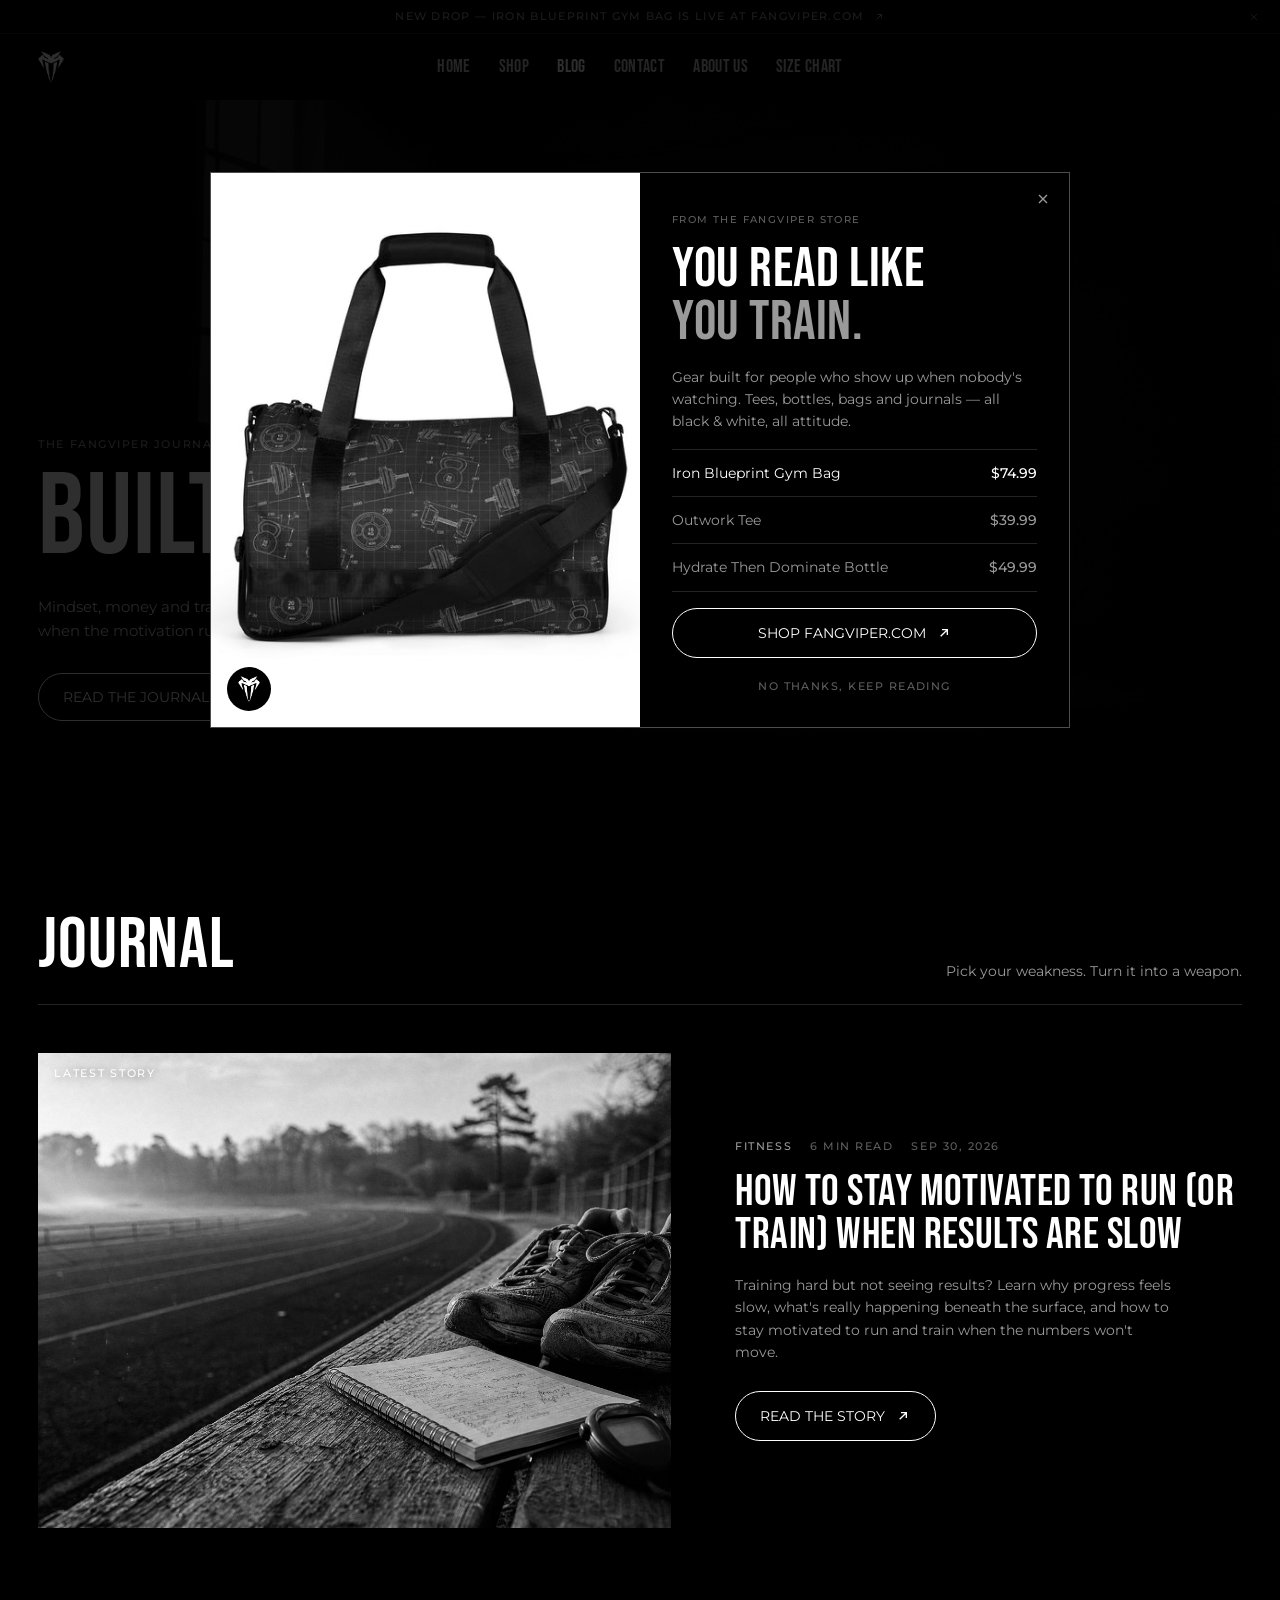
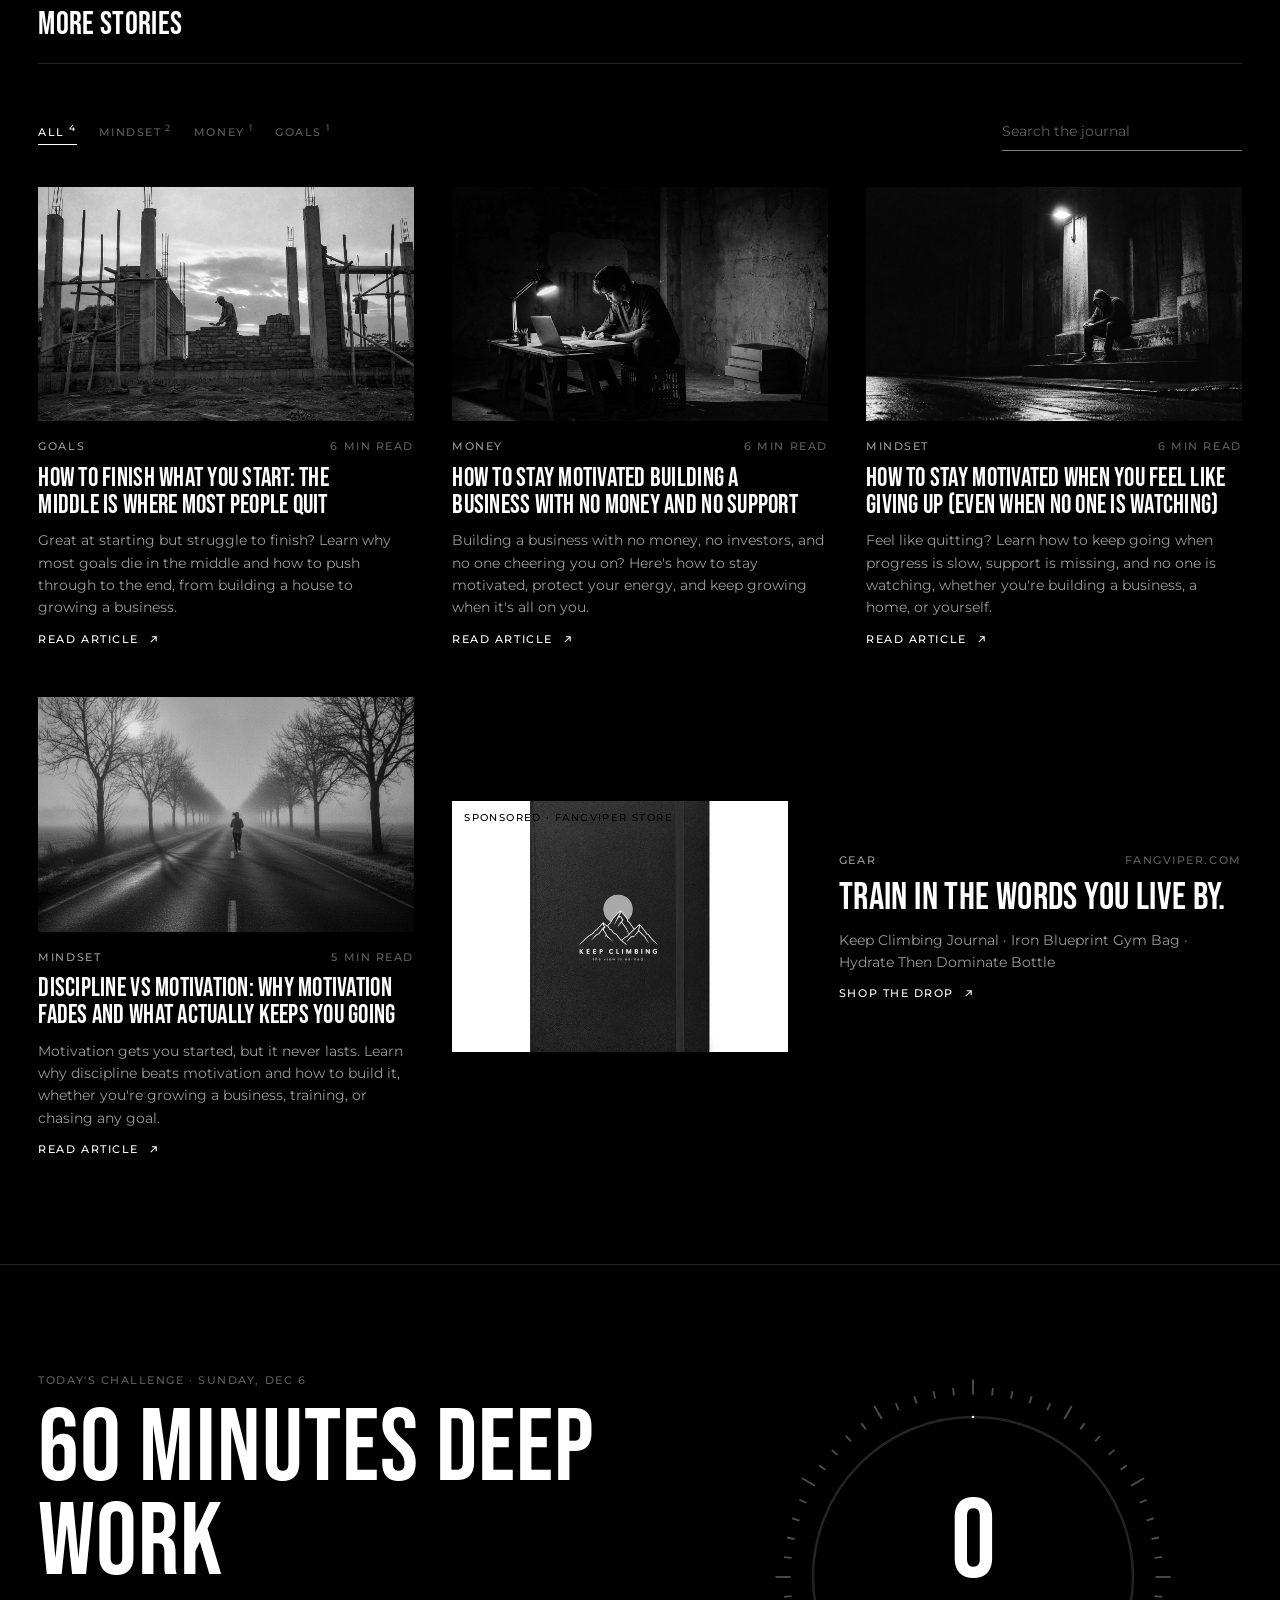
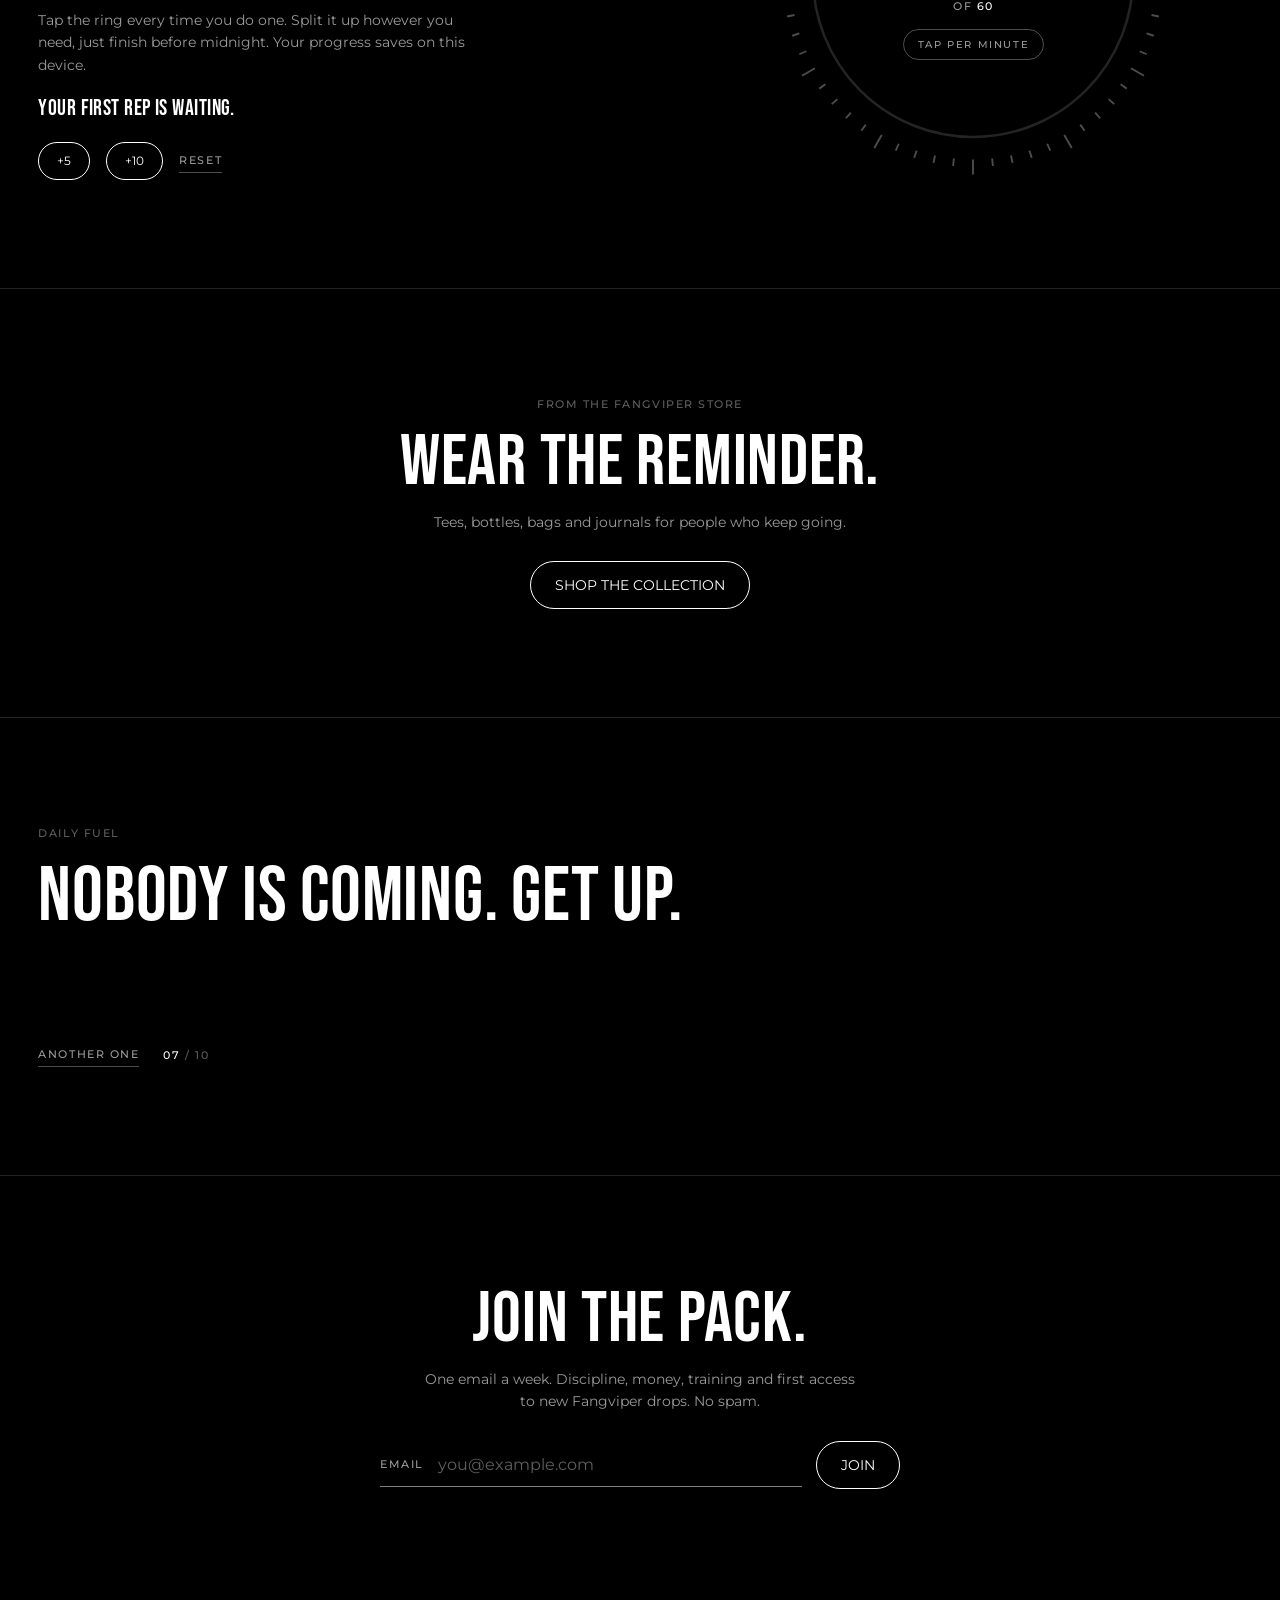
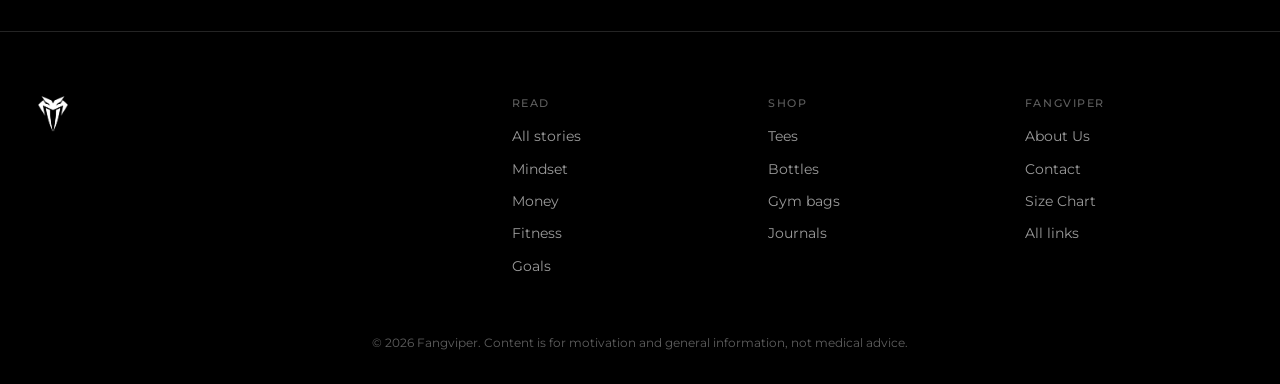
==== commit cebec742: "Work without scripts: static articles, real shop links, real sign-up The home page now ships the lat" ====
--- a/index.html
+++ b/index.html
@@ -38,7 +38,7 @@
       <a class="header__logo" href="https://fangviper.com/" aria-label="Fangviper home"><img src="assets/img/logo-white.png" alt="Fangviper" width="589" height="705"></a>
       <nav class="header__nav" aria-label="Main">
         <a href="https://fangviper.com/">Home</a>
-        <a data-store data-medium="header" href="#" target="_blank" rel="noopener">Shop</a>
+        <a data-store data-medium="header" href="https://fangviper.com/collections/all?utm_source=fangviper_blog&amp;utm_medium=header&amp;utm_campaign=blog_ads" target="_blank" rel="noopener">Shop</a>
         <a href="index.html" aria-current="page">Blog</a>
         <a href="https://fangviper.com/pages/contact">Contact</a>
         <a href="https://fangviper.com/pages/about-us">About Us</a>
@@ -46,7 +46,7 @@
       </nav>
       <div class="header__end">
         <a href="index.html">Blog</a>
-        <a data-store data-medium="header" href="#" target="_blank" rel="noopener">Shop</a>
+        <a data-store data-medium="header" href="https://fangviper.com/collections/all?utm_source=fangviper_blog&amp;utm_medium=header&amp;utm_campaign=blog_ads" target="_blank" rel="noopener">Shop</a>
       </div>
     </header>
   </div>
@@ -63,9 +63,9 @@
         <p class="hero__sub">Mindset, money and training for people who keep going when the motivation runs out.</p>
         <div class="hero__cta">
           <a class="btn" href="#journal">Read the journal</a>
-          <a class="btn btn--quiet" data-store data-medium="hero" href="#" target="_blank" rel="noopener">Shop the collection</a>
-        </div>
-        <a class="resume" data-resume hidden href="#"></a>
+          <a class="btn btn--quiet" data-store data-medium="hero" href="https://fangviper.com/collections/all?utm_source=fangviper_blog&amp;utm_medium=hero&amp;utm_campaign=blog_ads" target="_blank" rel="noopener">Shop the collection</a>
+        </div>
+        <a class="resume" data-resume hidden href="#journal"></a>
       </div>
     </section>
 
@@ -75,13 +75,22 @@
         <h2 class="section-title" data-split>Journal</h2>
         <p class="section-sub" data-reveal>Pick your weakness. Turn it into a weapon.</p>
       </div>
-      <div data-featured></div>
+      <div data-featured><!-- build:featured -->
+<a class="feat" href="how-to-stay-motivated-to-run/">
+        <div class="feat__media"><img src="assets/img/posts/training-log.jpg" alt="how to stay motivated to run when results are slow"><span class="feat__tag">Latest story</span></div>
+        <div class="feat__body">
+          <div class="feat__meta"><b>Fitness</b><span>6 min read</span><span>Sep 30, 2026</span></div>
+          <h3 class="feat__title">How to Stay Motivated to Run (or Train) When Results Are Slow</h3>
+          <p class="feat__excerpt">Training hard but not seeing results? Learn why progress feels slow, what's really happening beneath the surface, and how to stay motivated to run and train when the numbers won't move.</p>
+          <span class="btn">Read the story</span>
+        </div>
+      </a><!-- /build:featured --></div>
       <!-- store note: shown while there are no other stories to list -->
       <div class="store-strip" data-store-strip hidden></div>
     </section>
 
     <!-- MORE STORIES (appears once there is more than one post) -->
-    <section class="journal page" id="more" data-more hidden aria-label="More stories">
+    <section class="journal page" id="more" data-more aria-label="More stories">
       <div class="section-head section-head--sm">
         <h2 class="section-title section-title--sm">More stories</h2>
       </div>
@@ -91,7 +100,42 @@
           <input type="search" id="journal-search" placeholder="Search the journal" aria-label="Search articles" data-search>
         </label>
       </div>
-      <div class="grid" data-grid></div>
+      <div class="grid" data-grid><!-- build:grid --><a class="card" href="how-to-finish-what-you-start/">
+        <div class="card__cover"><img src="assets/img/posts/half-built.jpg" alt="how to finish what you start" loading="lazy"></div>
+        <div class="card__body">
+          <div class="card__meta"><span class="card__cat">Goals</span><span>6 min read</span></div>
+          <h3 class="card__title"><span>How to Finish What You Start: The Middle Is Where Most People Quit</span></h3>
+          <p class="card__excerpt">Great at starting but struggle to finish? Learn why most goals die in the middle and how to push through to the end, from building a house to growing a business.</p>
+          <span class="card__more">Read article</span>
+        </div>
+      </a>
+      <a class="card" href="how-to-stay-motivated-building-a-business/">
+        <div class="card__cover"><img src="assets/img/posts/building-alone.jpg" alt="how to stay motivated building a business with no money" loading="lazy"></div>
+        <div class="card__body">
+          <div class="card__meta"><span class="card__cat">Money</span><span>6 min read</span></div>
+          <h3 class="card__title"><span>How to Stay Motivated Building a Business With No Money and No Support</span></h3>
+          <p class="card__excerpt">Building a business with no money, no investors, and no one cheering you on? Here's how to stay motivated, protect your energy, and keep growing when it's all on you.</p>
+          <span class="card__more">Read article</span>
+        </div>
+      </a>
+      <a class="card" href="how-to-stay-motivated-when-you-feel-like-giving-up/">
+        <div class="card__cover"><img src="assets/img/posts/alone-at-night.jpg" alt="how to stay motivated when you feel like giving up" loading="lazy"></div>
+        <div class="card__body">
+          <div class="card__meta"><span class="card__cat">Mindset</span><span>6 min read</span></div>
+          <h3 class="card__title"><span>How to Stay Motivated When You Feel Like Giving Up (Even When No One Is Watching)</span></h3>
+          <p class="card__excerpt">Feel like quitting? Learn how to keep going when progress is slow, support is missing, and no one is watching, whether you're building a business, a home, or yourself.</p>
+          <span class="card__more">Read article</span>
+        </div>
+      </a>
+      <a class="card" href="discipline-vs-motivation/">
+        <div class="card__cover"><img src="assets/img/run-solo.jpg" alt="discipline vs motivation" loading="lazy"></div>
+        <div class="card__body">
+          <div class="card__meta"><span class="card__cat">Mindset</span><span>5 min read</span></div>
+          <h3 class="card__title"><span>Discipline vs Motivation: Why Motivation Fades and What Actually Keeps You Going</span></h3>
+          <p class="card__excerpt">Motivation gets you started, but it never lasts. Learn why discipline beats motivation and how to build it, whether you're growing a business, training, or chasing any goal.</p>
+          <span class="card__more">Read article</span>
+        </div>
+      </a><!-- /build:grid --></div>
       <p class="empty" data-empty hidden>Nothing matches that yet. Try another word, or clear the search to see every story.</p>
     </section>
 
@@ -111,7 +155,7 @@
           <div class="challenge__reward" data-ch-reward hidden>
             <p class="challenge__done">Challenge crushed.</p>
             <p>You earned it. Gear that matches the work is waiting.</p>
-            <a class="btn" data-store data-medium="challenge_reward" href="#" target="_blank" rel="noopener">Claim your reward look</a>
+            <a class="btn" data-store data-medium="challenge_reward" href="https://fangviper.com/collections/all?utm_source=fangviper_blog&amp;utm_medium=challenge_reward&amp;utm_campaign=blog_ads" target="_blank" rel="noopener">Claim your reward look</a>
           </div>
         </div>
         <div class="challenge__ring">
@@ -134,7 +178,7 @@
       <p class="label">From the Fangviper store</p>
       <h2 class="shopnote__title">Wear the reminder.</h2>
       <p class="shopnote__text">Tees, bottles, bags and journals for people who keep going.</p>
-      <a class="btn" data-store data-medium="shop_note" href="#" target="_blank" rel="noopener">Shop the collection</a>
+      <a class="btn" data-store data-medium="shop_note" href="https://fangviper.com/collections/all?utm_source=fangviper_blog&amp;utm_medium=shop_note&amp;utm_campaign=blog_ads" target="_blank" rel="noopener">Shop the collection</a>
     </section>
 
     <!-- DAILY FUEL -->
@@ -151,9 +195,16 @@
     <section class="join page" id="join" aria-label="Newsletter">
       <h2 class="join__title" data-split>Join the pack.</h2>
       <p class="join__text">One email a week. Discipline, money, training and first access to new Fangviper drops. No spam.</p>
-      <!-- Sample form: connect it to your email provider (Shopify Email, Klaviyo, Mailchimp) -->
-      <form class="join__form" data-join novalidate>
-        <label class="field"><input type="email" id="join-email" placeholder="Email address" aria-label="Email address" required></label>
+      <!-- Real sign-up: Shopify's standard newsletter form. Each email becomes a customer
+           subscribed to email marketing in the store admin (tagged newsletter, blog). -->
+      <form class="join__form" action="https://fangviper.com/contact#contact_form" method="post" accept-charset="UTF-8" target="_blank" data-join>
+        <input type="hidden" name="form_type" value="customer">
+        <input type="hidden" name="utf8" value="✓">
+        <input type="hidden" name="contact[tags]" value="newsletter, blog">
+        <label class="field" for="join-email">
+          <span class="field__label">Email</span>
+          <input type="email" id="join-email" name="contact[email]" autocomplete="email" placeholder="you@example.com" required>
+        </label>
         <button class="btn" type="submit"><span>Join</span></button>
         <p class="join__msg" data-join-msg aria-live="polite"></p>
       </form>
@@ -180,10 +231,10 @@
       </div>
       <div class="footer__col">
         <p class="label">Shop</p>
-        <a data-store data-q="tee" href="#" target="_blank" rel="noopener">Tees</a>
-        <a data-store data-q="bottle" href="#" target="_blank" rel="noopener">Bottles</a>
-        <a data-store data-q="bag" href="#" target="_blank" rel="noopener">Gym bags</a>
-        <a data-store data-q="journal" href="#" target="_blank" rel="noopener">Journals</a>
+        <a data-store data-q="tee" href="https://fangviper.com/search?type=product&amp;q=tee&amp;utm_source=fangviper_blog&amp;utm_medium=blog_link&amp;utm_campaign=blog_ads" target="_blank" rel="noopener">Tees</a>
+        <a data-store data-q="bottle" href="https://fangviper.com/search?type=product&amp;q=bottle&amp;utm_source=fangviper_blog&amp;utm_medium=blog_link&amp;utm_campaign=blog_ads" target="_blank" rel="noopener">Bottles</a>
+        <a data-store data-q="bag" href="https://fangviper.com/search?type=product&amp;q=bag&amp;utm_source=fangviper_blog&amp;utm_medium=blog_link&amp;utm_campaign=blog_ads" target="_blank" rel="noopener">Gym bags</a>
+        <a data-store data-q="journal" href="https://fangviper.com/search?type=product&amp;q=journal&amp;utm_source=fangviper_blog&amp;utm_medium=blog_link&amp;utm_campaign=blog_ads" target="_blank" rel="noopener">Journals</a>
       </div>
       <div class="footer__col">
         <p class="label">Fangviper</p>
--- a/assets/css/style.css
+++ b/assets/css/style.css
@@ -232,6 +232,7 @@
 .field input { width: 100%; min-width: 0; padding: 12px 0; border: 0; outline: 0; background: none; font: 400 16px/1 var(--body); }
 .field input::placeholder { color: var(--dim); }
 .field:focus-within { border-bottom-color: #fff; }
+.field__label { flex: none; margin-right: 14px; font: 500 11px/1 var(--body); letter-spacing: .14em; text-transform: uppercase; color: var(--mute); }
 .join__form.error .field { animation: shake .4s; border-bottom-color: #fff; }
 @keyframes shake { 25%, 75% { transform: translateX(-6px); } 50% { transform: translateX(6px); } }
 .join__form.ok input { opacity: .4; }
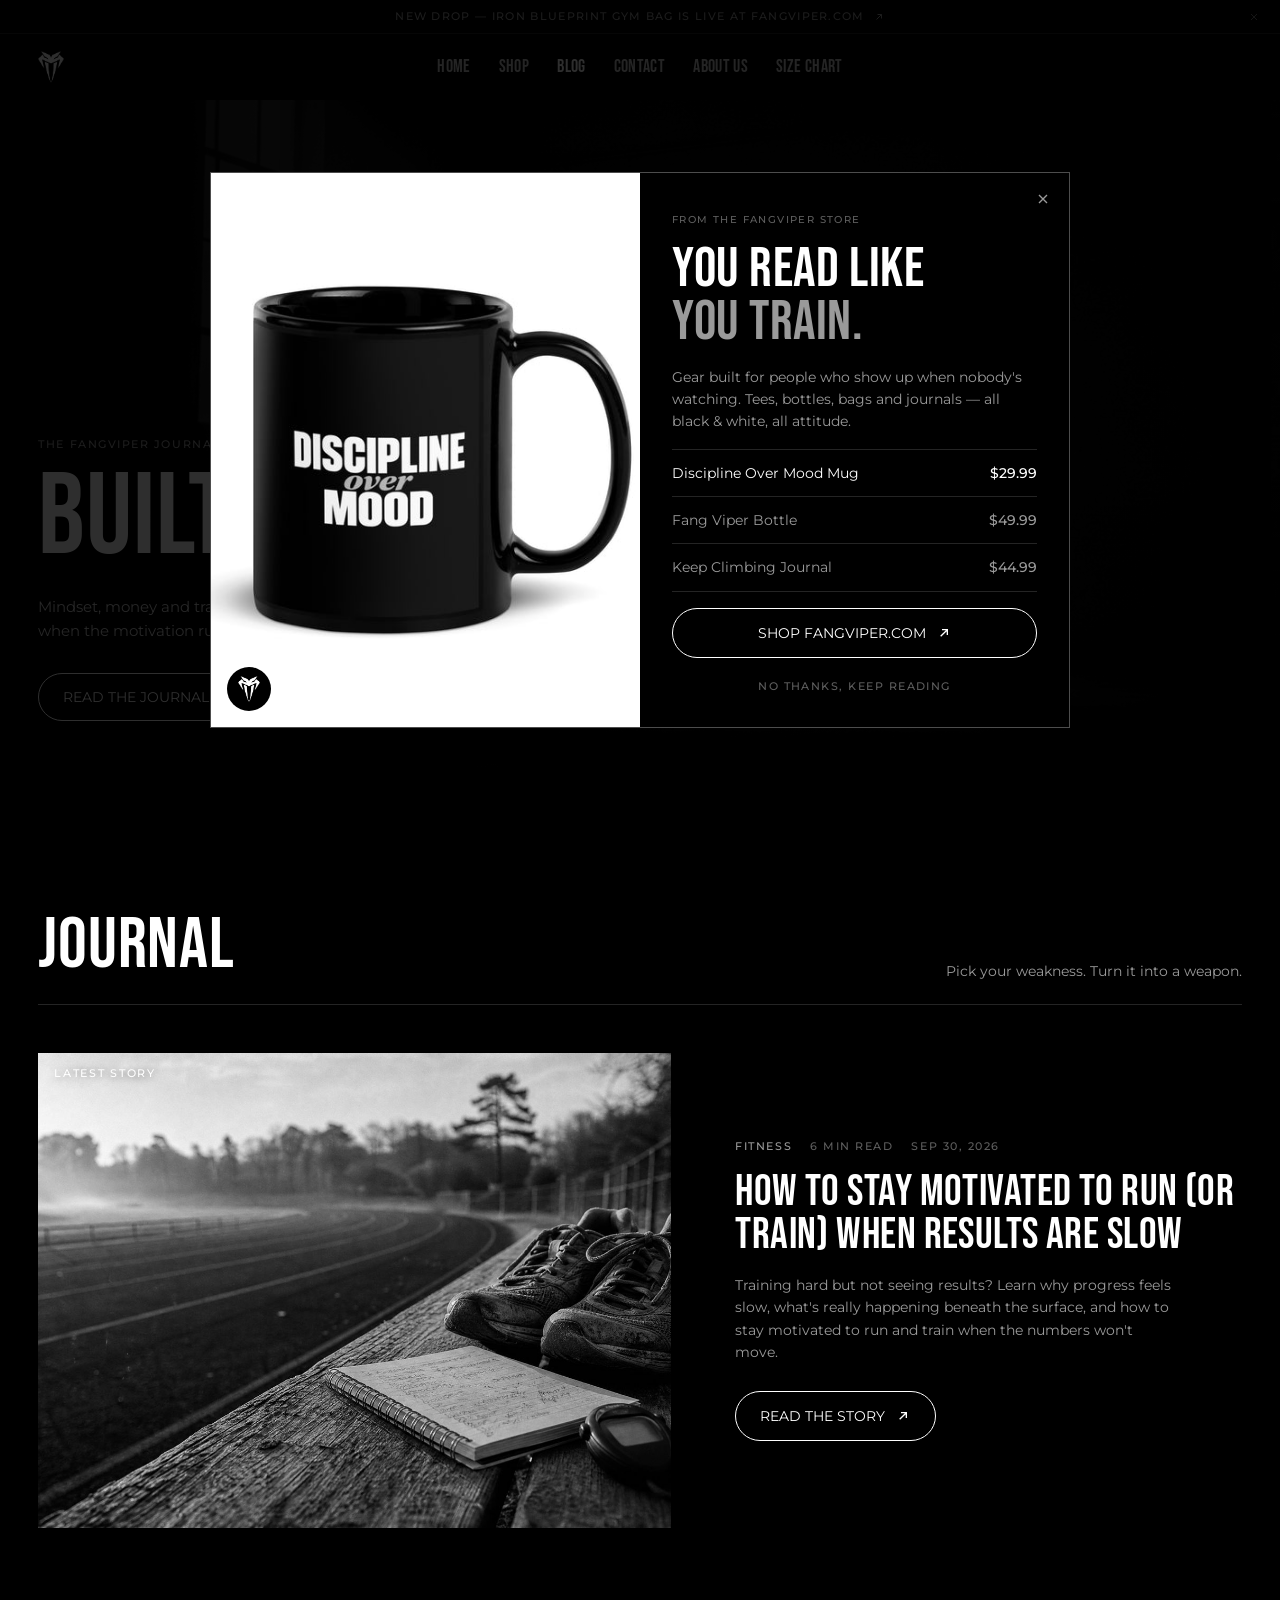
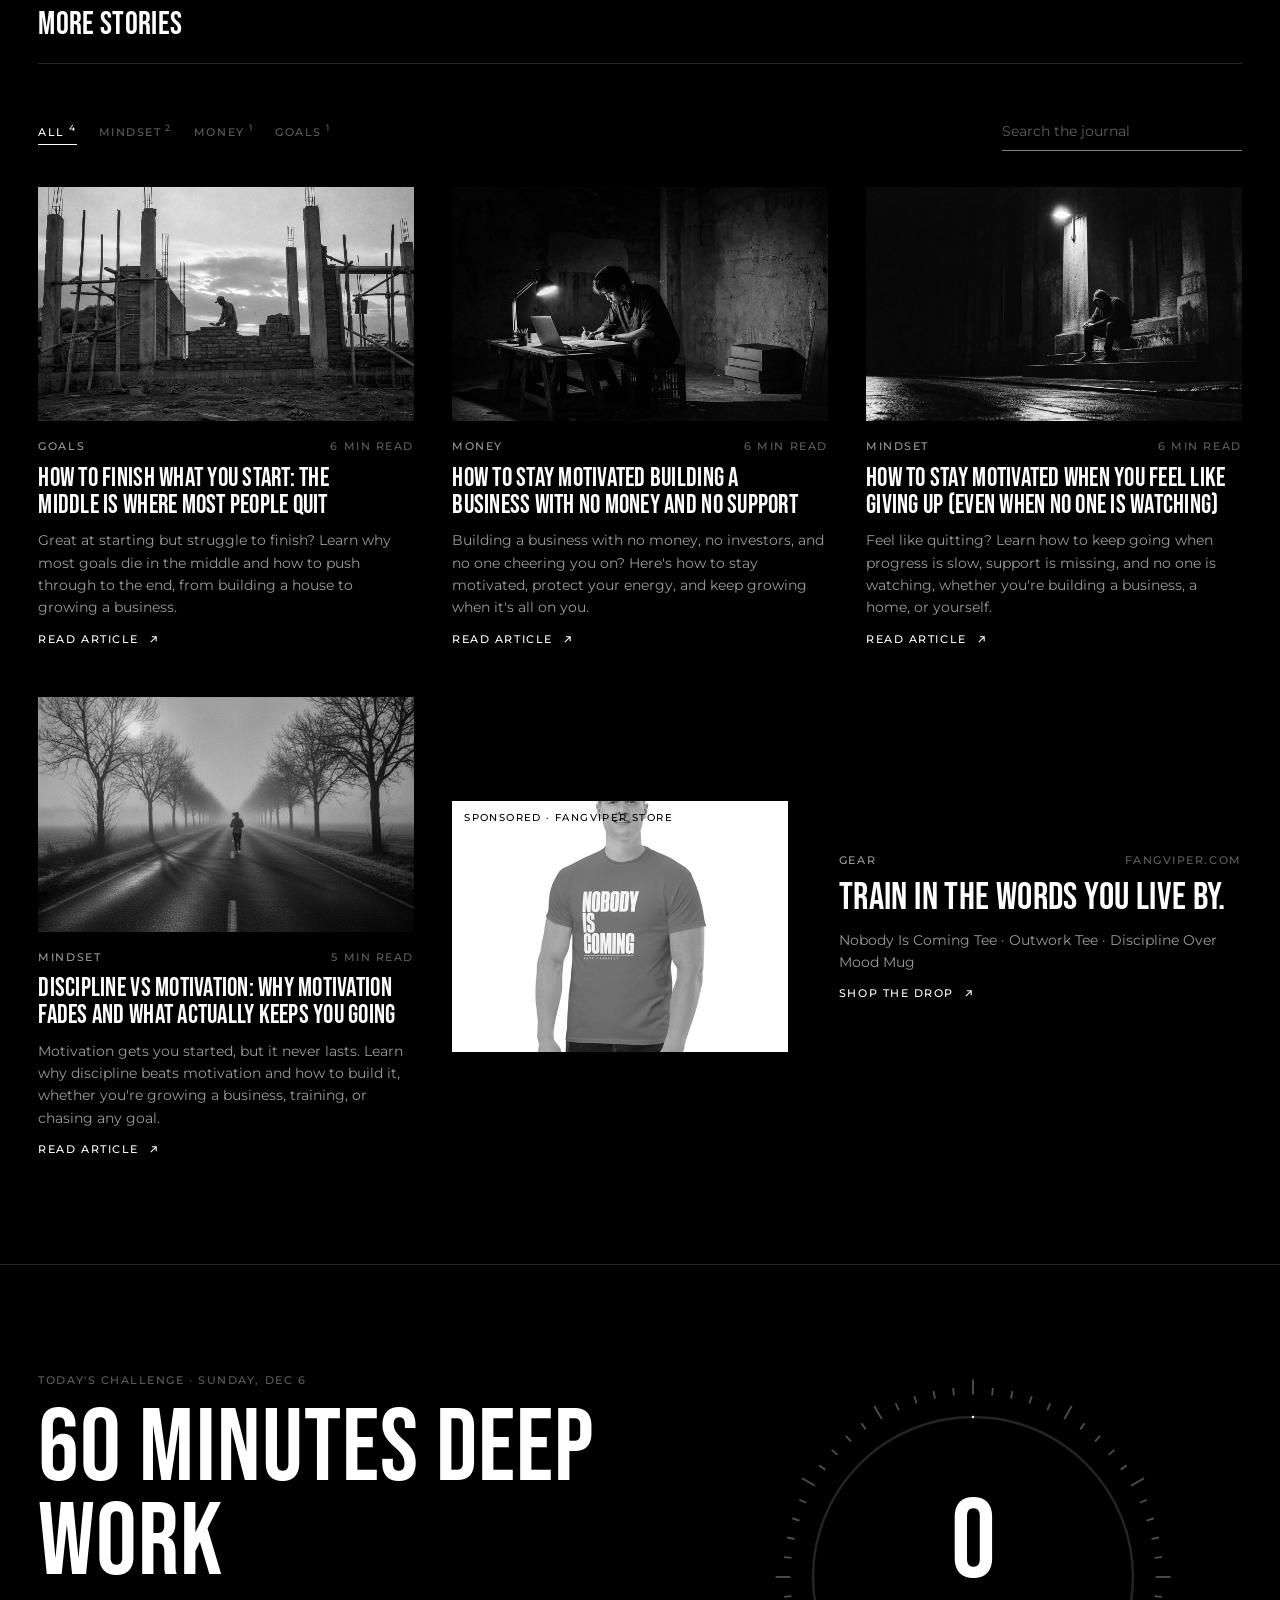
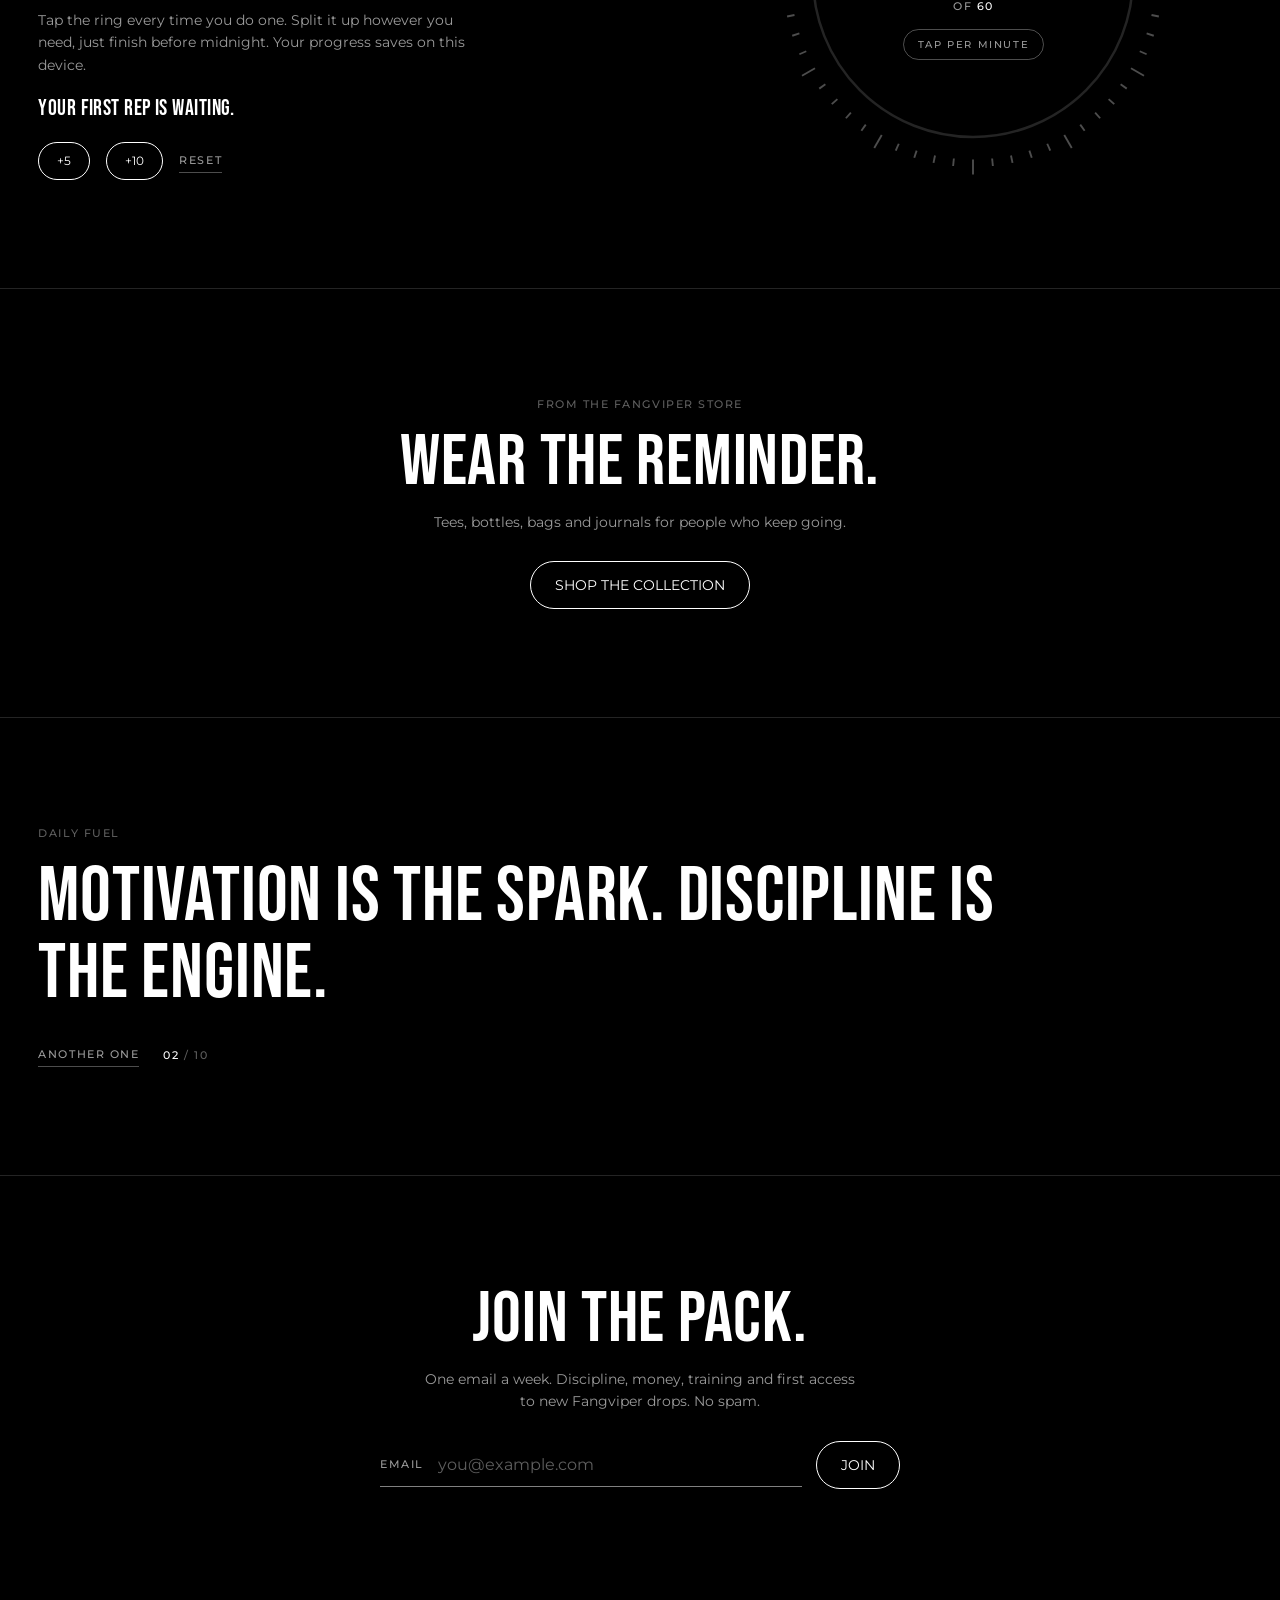
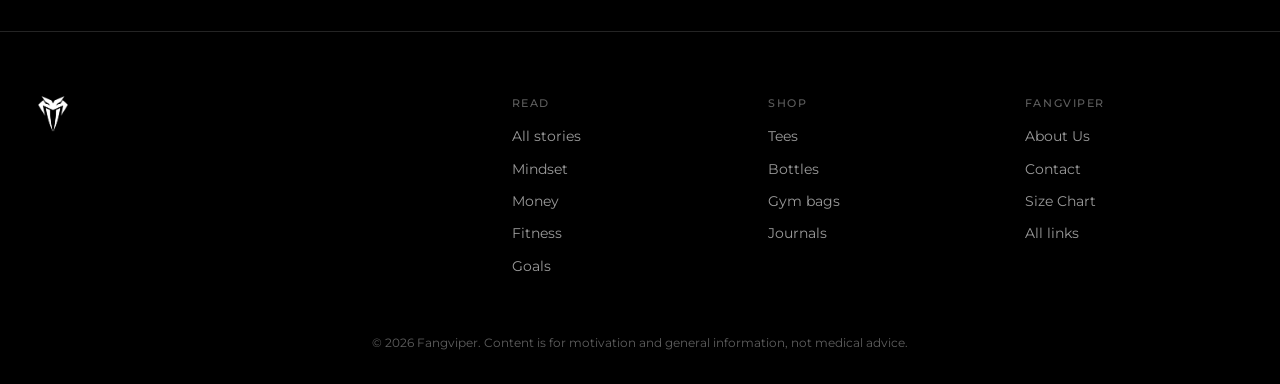
==== commit 6bfe28ab: "Send blog sign-ups straight to Klaviyo "Join the pack" now subscribes the email to the store's Klavi" ====
--- a/index.html
+++ b/index.html
@@ -195,7 +195,8 @@
     <section class="join page" id="join" aria-label="Newsletter">
       <h2 class="join__title" data-split>Join the pack.</h2>
       <p class="join__text">One email a week. Discipline, money, training and first access to new Fangviper drops. No spam.</p>
-      <!-- Real sign-up: Shopify's standard newsletter form. Each email becomes a customer
+      <!-- Sign-up: main.js sends the email to the Klaviyo list U9kkTw (same as the store popup).
+           Without scripts, or if Klaviyo is unreachable, this plain form posts to Shopify's newsletter, each email
            subscribed to email marketing in the store admin (tagged newsletter, blog). -->
       <form class="join__form" action="https://fangviper.com/contact#contact_form" method="post" accept-charset="UTF-8" target="_blank" data-join>
         <input type="hidden" name="form_type" value="customer">
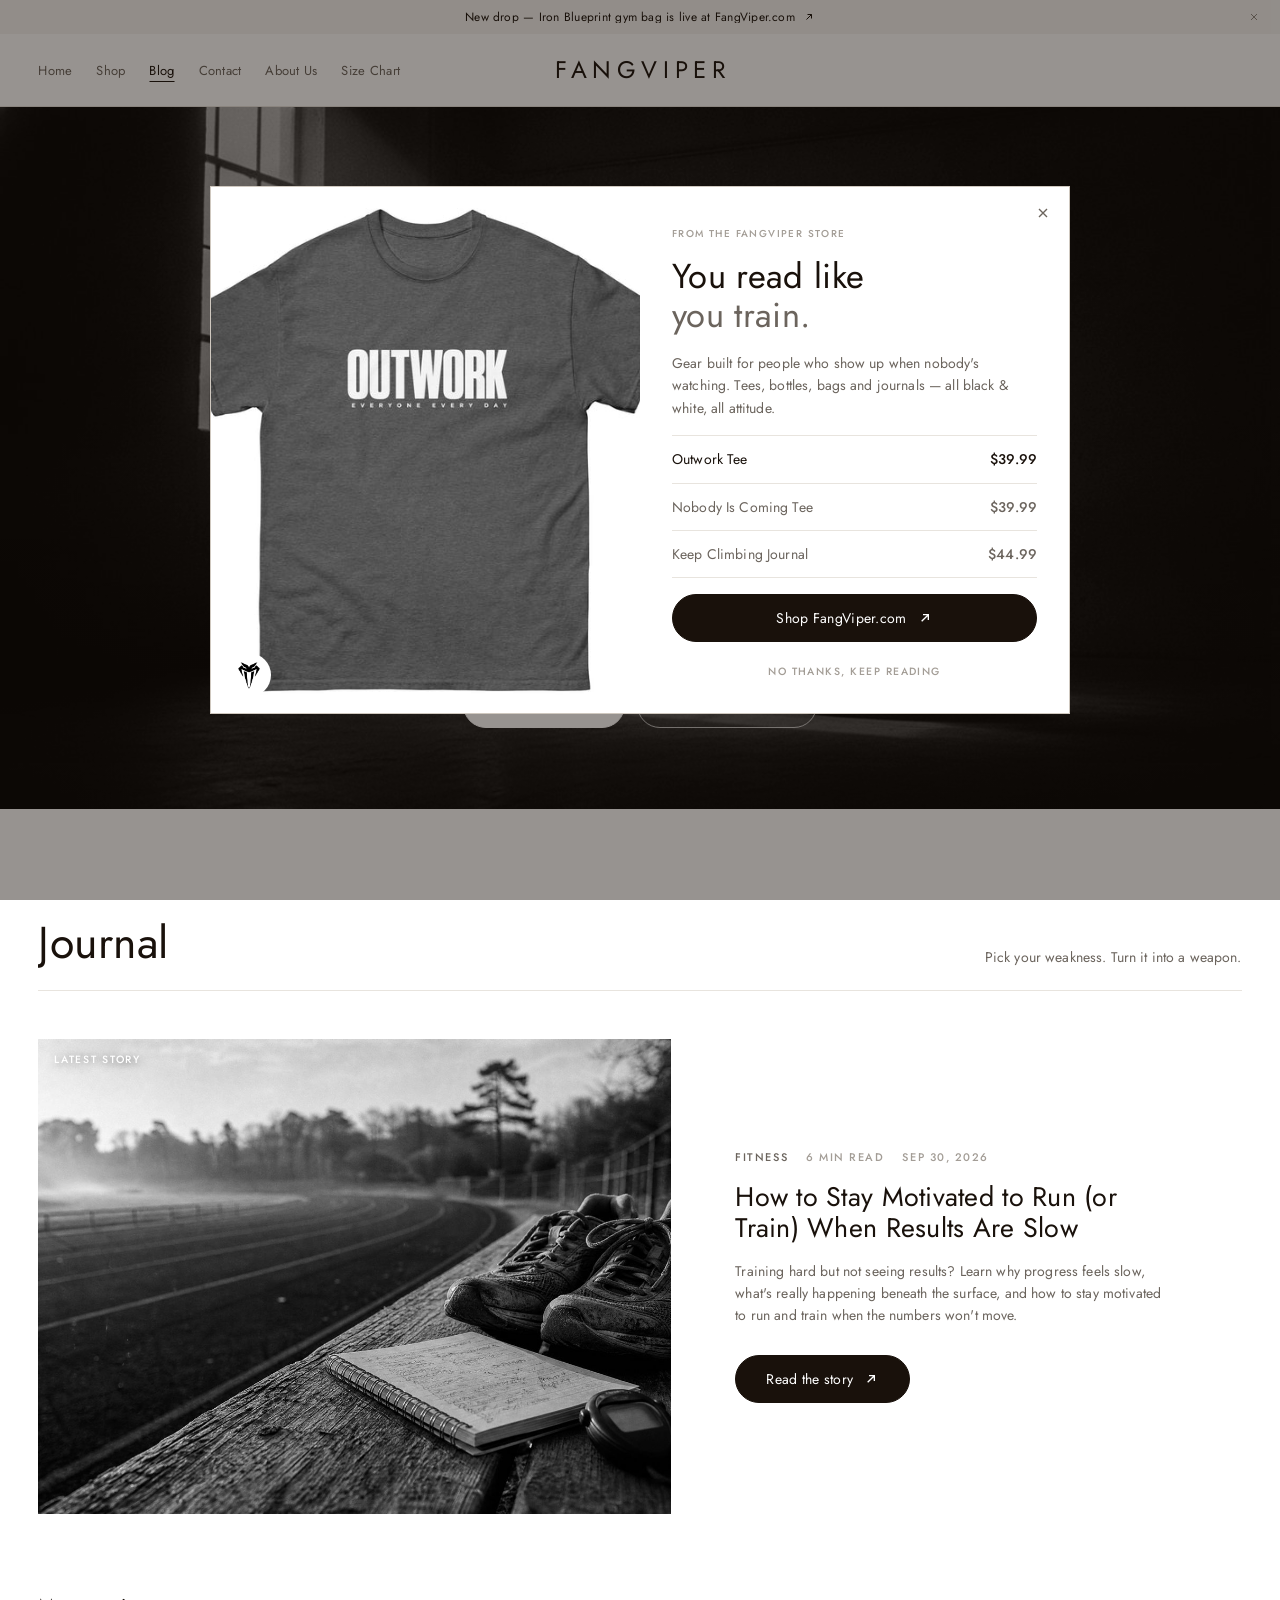
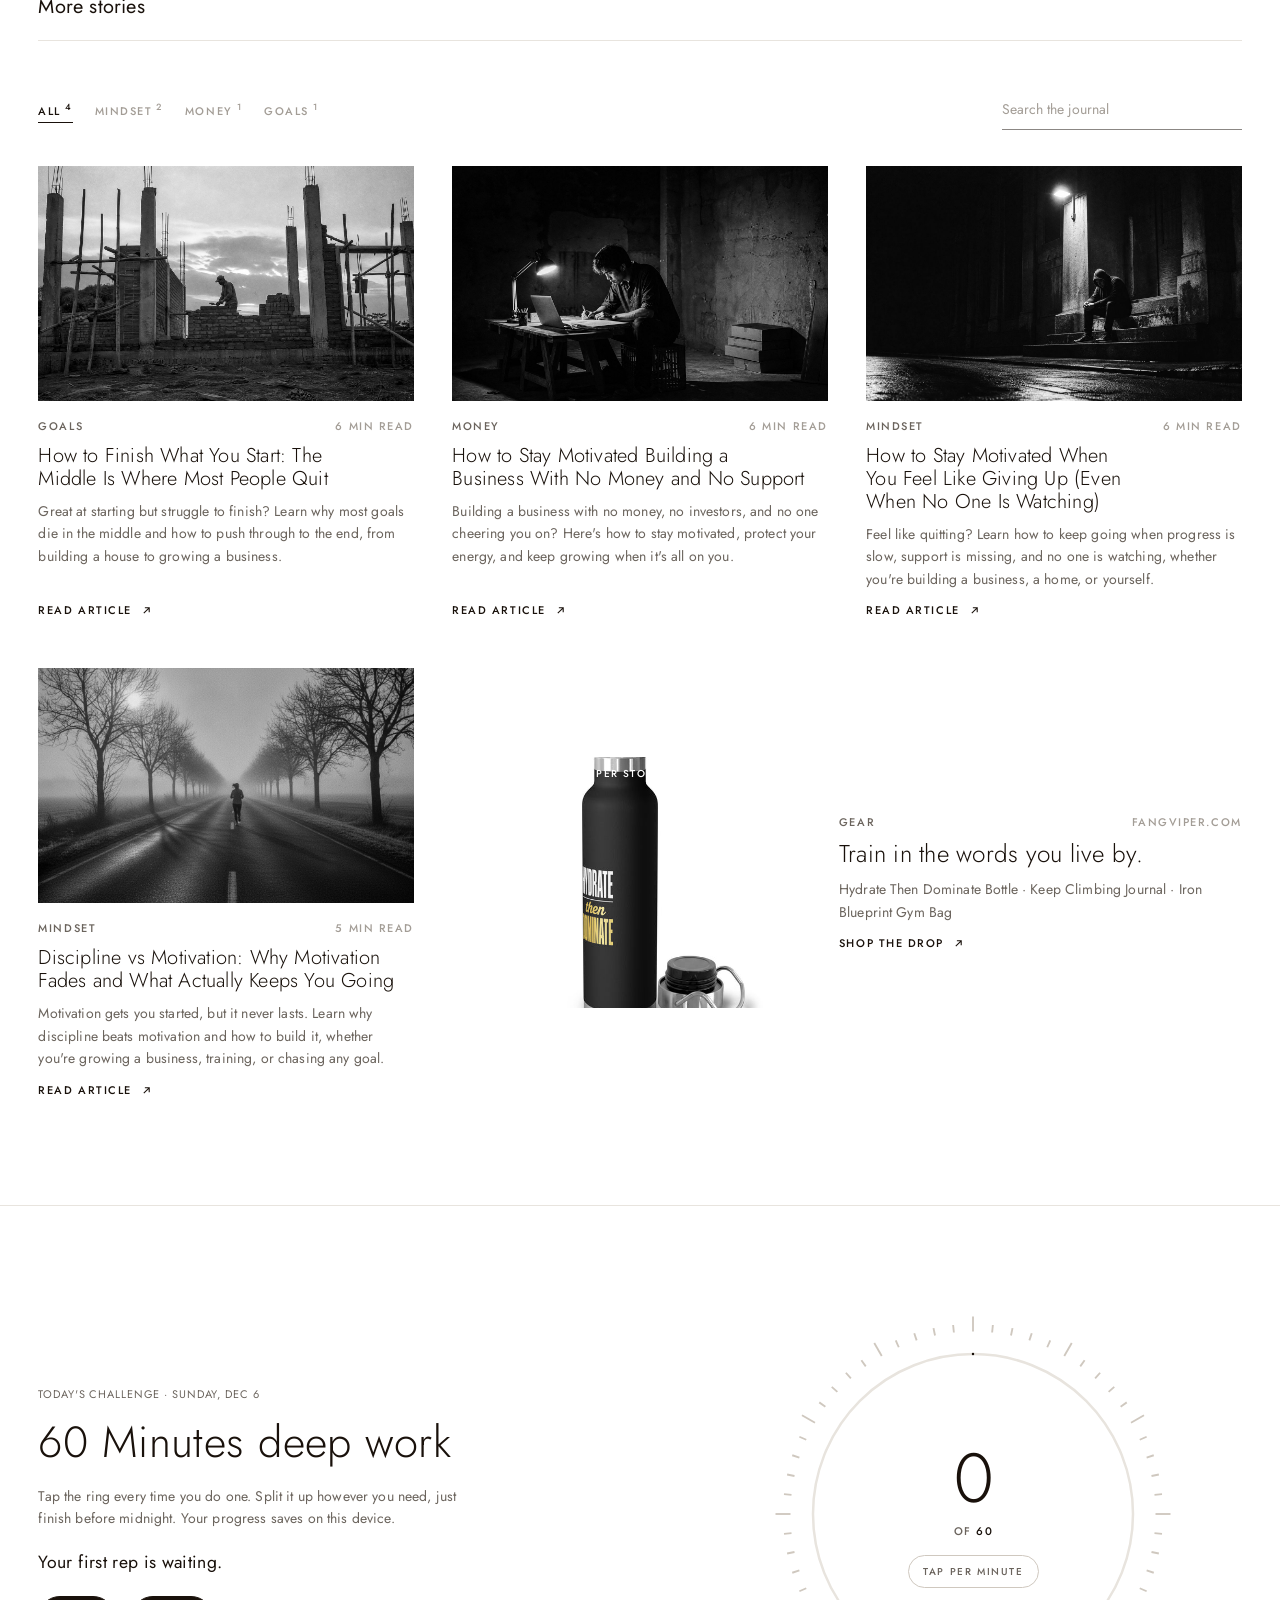
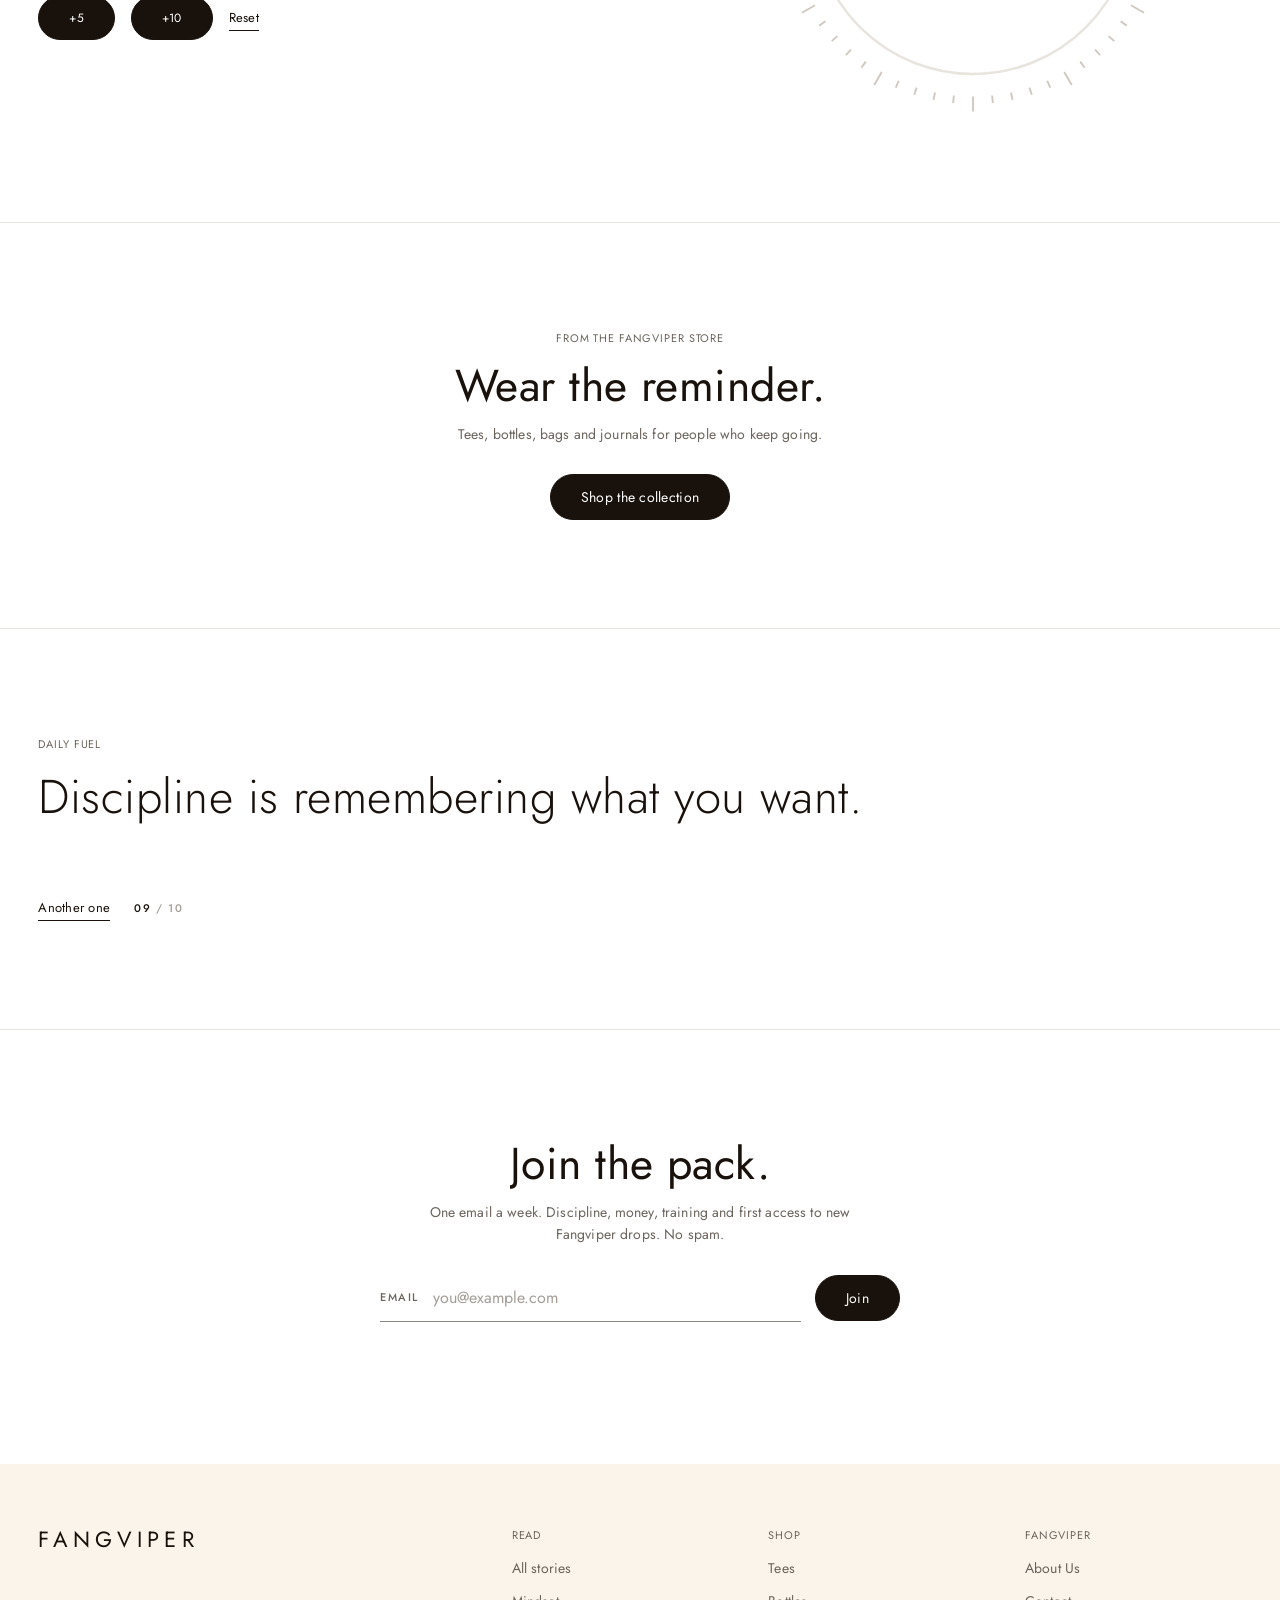
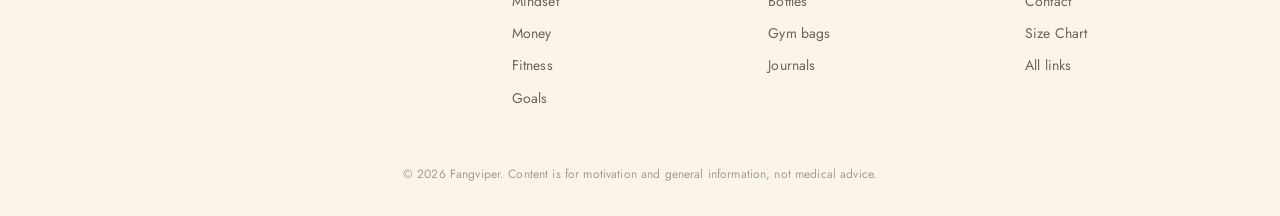
==== commit 4b6b459d: "Luxury-house restyle: white page, warm ink, Jost, centred wordmark, ink pills; give article pages si" ====
--- a/index.html
+++ b/index.html
@@ -15,11 +15,11 @@
   <meta property="og:image" content="https://blog.fangviper.com/assets/img/hero-lift.jpg">
   <meta name="twitter:card" content="summary_large_image">
   <!-- /build:meta -->
-  <meta name="theme-color" content="#000000">
+  <meta name="theme-color" content="#ffffff">
   <link rel="icon" type="image/png" href="assets/img/favicon.png">
   <link rel="preconnect" href="https://fonts.googleapis.com">
   <link rel="preconnect" href="https://fonts.gstatic.com" crossorigin>
-  <link href="https://fonts.googleapis.com/css2?family=Bebas+Neue&family=Montserrat:wght@400;500;600&display=swap" rel="stylesheet">
+  <link href="https://fonts.googleapis.com/css2?family=Jost:wght@300;400;500;600&display=swap" rel="stylesheet">
   <link rel="stylesheet" href="assets/css/style.css">
   <script>document.documentElement.classList.add("js");</script>
 </head>
@@ -35,7 +35,7 @@
       <button class="announce__close" aria-label="Close announcement"><svg viewBox="0 0 24 24" width="12" height="12"><path d="M6 6l12 12M18 6L6 18" fill="none" stroke="currentColor" stroke-width="1.5"/></svg></button>
     </div>
     <header class="header">
-      <a class="header__logo" href="https://fangviper.com/" aria-label="Fangviper home"><img src="assets/img/logo-white.png" alt="Fangviper" width="589" height="705"></a>
+      <a class="header__logo" href="https://fangviper.com/" aria-label="Fangviper home">Fangviper</a>
       <nav class="header__nav" aria-label="Main">
         <a href="https://fangviper.com/">Home</a>
         <a data-store data-medium="header" href="https://fangviper.com/collections/all?utm_source=fangviper_blog&amp;utm_medium=header&amp;utm_campaign=blog_ads" target="_blank" rel="noopener">Shop</a>
@@ -221,7 +221,7 @@
 
   <footer class="footer">
     <div class="footer__top page">
-      <a class="footer__logo" href="https://fangviper.com/" aria-label="Fangviper home"><img src="assets/img/logo-white.png" alt="Fangviper" width="589" height="705"></a>
+      <a class="footer__logo" href="https://fangviper.com/" aria-label="Fangviper home">Fangviper</a>
       <div class="footer__col">
         <p class="label">Read</p>
         <a href="#journal" data-cat-link="All">All stories</a>
--- a/assets/css/style.css
+++ b/assets/css/style.css
@@ -1,22 +1,24 @@
 /* ==========================================================
    FANGVIPER JOURNAL
-   Matches fangviper.com and size.fangviper.com: pure black, white type,
-   Bebas Neue + Montserrat, outlined pill buttons, hairlines only, lots of space.
+   Luxury-house look matching the fangviper.com draft theme: white page, warm ink #19110B,
+   cream #FAF4EB, tile grey #F6F5F3, Jost, centred spaced wordmark, pill buttons, hairlines.
    ========================================================== */
 :root {
-  --bg: #000;
-  --fg: #fff;
-  --text: #cfcfcf;
-  --mute: #9a9a9a;
-  --dim: #5e5e5e;
-  --hair: rgba(255, 255, 255, .14);
-  --hair2: rgba(255, 255, 255, .3);
-  --display: "Bebas Neue", Impact, "Arial Narrow", sans-serif;
-  --body: Montserrat, system-ui, -apple-system, "Segoe UI", sans-serif;
+  --bg: #fff;
+  --fg: #19110b;
+  --text: #3d3630;
+  --mute: #6b645d;
+  --dim: #a39d96;
+  --hair: #e8e4de;
+  --hair2: #cfc8bf;
+  --tile: #f6f5f3;
+  --cream: #faf4eb;
+  --display: Jost, "Helvetica Neue", Arial, sans-serif;
+  --body: Jost, "Helvetica Neue", Arial, sans-serif;
   --ease: cubic-bezier(.2, .8, .2, 1);
   --gutter: clamp(16px, 3vw, 40px);
   --max: 1320px;
-  color-scheme: dark;
+  color-scheme: light;
 }
 *, *::before, *::after { box-sizing: border-box; margin: 0; padding: 0; }
 html { -webkit-text-size-adjust: 100%; scroll-padding-top: 120px; }
@@ -27,10 +29,10 @@
 a { color: inherit; text-decoration: none; }
 button, input { font: inherit; color: inherit; }
 button { cursor: pointer; background: none; border: 0; }
-::selection { background: #fff; color: #000; }
-:focus-visible { outline: 1px solid #fff; outline-offset: 4px; }
-h1, h2, h3 { font-family: var(--display); font-weight: 400; letter-spacing: .01em; line-height: 1; }
-.skip { position: absolute; left: -9999px; top: 12px; z-index: 9999; background: #000; color: #fff; border: 1px solid #fff; padding: 10px 16px; }
+::selection { background: var(--fg); color: var(--bg); }
+:focus-visible { outline: 1px solid var(--fg); outline-offset: 4px; }
+h1, h2, h3 { font-family: var(--display); font-weight: 400; letter-spacing: .01em; line-height: 1.15; }
+.skip { position: absolute; left: -9999px; top: 12px; z-index: 9999; background: var(--bg); color: var(--fg); border: 1px solid var(--fg); padding: 10px 16px; }
 .skip:focus { left: 12px; }
 .page { width: 100%; max-width: var(--max); margin: 0 auto; padding: 0 var(--gutter); }
 .label { font: 500 11px/1.4 var(--body); letter-spacing: .14em; text-transform: uppercase; color: var(--dim); }
@@ -38,18 +40,18 @@
 /* ---------- pill buttons (same as the store) ---------- */
 .btn {
   display: inline-flex; align-items: center; justify-content: center; gap: 10px; flex: none;
-  padding: 16px 24px; border: 1px solid #fff; border-radius: 100px; background: #000; color: #fff;
+  padding: 16px 24px; border: 1px solid var(--fg); border-radius: 100px; background: var(--bg); color: var(--fg);
   font: 400 14px/1 var(--body); text-transform: uppercase; white-space: nowrap;
   transition: background .25s, color .25s, border-color .25s;
 }
-.btn:hover { background: #fff; color: #000; }
+.btn:hover { background: var(--fg); color: var(--bg); }
 .btn svg { flex: none; }
 .btn--quiet { border-color: var(--hair2); }
-.btn--quiet:hover { border-color: #fff; }
+.btn--quiet:hover { border-color: var(--fg); }
 .btn--sm { padding: 12px 18px; font-size: 12px; }
 .btn--block { width: 100%; }
 .textlink { font: 500 11px/1 var(--body); letter-spacing: .14em; text-transform: uppercase; color: var(--mute); padding: 6px 0; border-bottom: 1px solid var(--hair2); transition: color .2s, border-color .2s; }
-.textlink:hover { color: #fff; border-color: #fff; }
+.textlink:hover { color: var(--fg); border-color: var(--fg); }
 
 /* ---------- reveal ---------- */
 .js [data-reveal] { opacity: 0; transform: translateY(16px); transition: opacity .9s var(--ease) var(--d, 0s), transform .9s var(--ease) var(--d, 0s); }
@@ -61,22 +63,22 @@
 html:not(.js) .split-w > span { transform: none; }
 
 /* ---------- top: announcement + header ---------- */
-.top { position: sticky; top: 0; z-index: 500; background: #000; padding-top: env(safe-area-inset-top, 0px); }
+.top { position: sticky; top: 0; z-index: 500; background: var(--bg); padding-top: env(safe-area-inset-top, 0px); }
 .announce { position: relative; display: flex; align-items: center; justify-content: center; height: 34px; padding: 0 44px; border-bottom: 1px solid var(--hair); font: 500 11px/1 var(--body); letter-spacing: .12em; text-transform: uppercase; color: var(--mute); overflow: hidden; transition: height .4s var(--ease); }
 .announce.gone { height: 0; border: 0; }
 .announce__text { max-width: 100%; overflow: hidden; white-space: nowrap; text-overflow: ellipsis; opacity: 0; transition: opacity .4s; }
 .announce__text.in { opacity: 1; }
 .announce__text a { display: inline-flex; align-items: center; gap: 8px; transition: color .2s; }
-.announce__text a:hover { color: #fff; }
+.announce__text a:hover { color: var(--fg); }
 .announce__arrow svg { width: 12px; height: 12px; }
 .announce__close { position: absolute; right: 12px; top: 50%; transform: translateY(-50%); display: grid; place-items: center; width: 28px; height: 28px; color: var(--mute); }
-.announce__close:hover { color: #fff; }
+.announce__close:hover { color: var(--fg); }
 
 .header { display: grid; grid-template-columns: 1fr auto 1fr; align-items: center; height: 66px; padding: 0 var(--gutter); }
 .header__logo img { width: 26px; height: auto; }
 .header__nav { display: flex; gap: 28px; }
-.header__nav a, .header__end a { font: 400 18px/1 var(--display); letter-spacing: .02em; color: rgba(255, 255, 255, .78); transition: color .2s; }
-.header__nav a:hover, .header__nav a[aria-current], .header__end a:hover { color: #fff; }
+.header__nav a, .header__end a { font: 400 14.4px/1.15 var(--display); letter-spacing: .02em; color: rgba(25, 17, 11, .78); transition: color .2s; }
+.header__nav a:hover, .header__nav a[aria-current], .header__end a:hover { color: var(--fg); }
 .header__end { justify-self: end; display: none; gap: 22px; }
 
 /* ---------- hero ---------- */
@@ -87,7 +89,7 @@
 .hero__shade { position: absolute; inset: 0; z-index: -1; background: linear-gradient(90deg, rgba(0,0,0,.85) 0%, rgba(0,0,0,.45) 55%, rgba(0,0,0,.2) 100%), linear-gradient(0deg, #000 0%, rgba(0,0,0,0) 45%); }
 .hero__content { width: 100%; max-width: var(--max); margin: 0 auto; }
 .hero__eyebrow { color: var(--mute); opacity: 0; transition: opacity .8s .2s; }
-.hero__title { margin-top: 14px; font-size: clamp(56px, 9vw, 128px); line-height: .92; }
+.hero__title { margin-top: 14px; font-size: clamp(34.7px, 5.6vw, 79.4px); line-height: 1.15; }
 .line { display: block; overflow: hidden; padding-bottom: .04em; }
 .line > span { display: inline-block; transform: translateY(105%); transition: transform 1.1s var(--ease); }
 .hero__sub { max-width: 440px; margin-top: 18px; font-size: 15px; color: var(--text); opacity: 0; transition: opacity .9s .45s; }
@@ -97,28 +99,28 @@
 html:not(.js) .hero__bg img, html:not(.js) .hero__eyebrow, html:not(.js) .hero__sub, html:not(.js) .hero__cta { opacity: 1; }
 html:not(.js) .line > span { transform: none; }
 .resume { display: inline-flex; align-items: center; gap: 12px; max-width: 100%; margin-top: 24px; color: var(--mute); transition: color .2s; }
-.resume:hover { color: #fff; }
+.resume:hover { color: var(--fg); }
 .resume__ring { width: 26px; height: 26px; flex: none; }
 .resume__ring circle { fill: none; stroke-width: 2; }
-.resume b { font: 500 11px var(--body); letter-spacing: .14em; text-transform: uppercase; color: #fff; }
+.resume b { font: 500 11px var(--body); letter-spacing: .14em; text-transform: uppercase; color: var(--fg); }
 .resume span { overflow: hidden; white-space: nowrap; text-overflow: ellipsis; }
 
 /* ---------- section heads ---------- */
 .section-head { display: flex; justify-content: space-between; align-items: flex-end; flex-wrap: wrap; gap: 12px 40px; padding-bottom: 22px; margin-bottom: clamp(32px, 4vw, 48px); border-bottom: 1px solid var(--hair); }
-.section-title { font-size: clamp(44px, 6vw, 72px); }
-.section-title--sm { font-size: 32px; }
+.section-title { font-size: clamp(27.3px, 3.7vw, 44.6px); }
+.section-title--sm { font-size: 20px; }
 .section-sub { max-width: 340px; color: var(--mute); }
 
 /* ---------- latest story ---------- */
 .latest { padding-top: clamp(72px, 12vh, 120px); padding-bottom: clamp(56px, 9vh, 96px); }
 .feat { display: grid; grid-template-columns: minmax(0, 1.25fr) minmax(0, 1fr); gap: clamp(28px, 5vw, 80px); align-items: center; }
-.feat__media { position: relative; aspect-ratio: 4 / 3; overflow: hidden; background: #0b0b0b; }
+.feat__media { position: relative; aspect-ratio: 4 / 3; overflow: hidden; background: var(--tile); }
 .feat__media img { width: 100%; height: 100%; object-fit: cover; filter: grayscale(1); transition: transform 1.2s var(--ease); }
 .feat:hover .feat__media img { transform: scale(1.03); }
 .feat__tag { position: absolute; left: 16px; top: 16px; font: 500 10.5px/1 var(--body); letter-spacing: .16em; text-transform: uppercase; color: #fff; text-shadow: 0 1px 8px rgba(0,0,0,.6); }
 .feat__meta { display: flex; flex-wrap: wrap; gap: 6px 18px; font: 500 11px/1.4 var(--body); letter-spacing: .14em; text-transform: uppercase; color: var(--dim); }
 .feat__meta b { font-weight: 500; color: var(--mute); }
-.feat__title { margin: 16px 0; font-size: clamp(32px, 3.4vw, 48px); line-height: 1; text-wrap: balance; }
+.feat__title { margin: 16px 0; font-size: clamp(20px, 2.1vw, 29.8px); line-height: 1.15; text-wrap: balance; }
 .feat__excerpt { max-width: 440px; margin-bottom: 28px; color: var(--mute); }
 
 /* store note under the latest story (the in-feed ad in a wide layout) */
@@ -129,13 +131,13 @@
 .toolbar { display: flex; justify-content: space-between; align-items: center; flex-wrap: wrap; gap: 16px 30px; margin-bottom: 36px; }
 .chips { display: flex; flex-wrap: wrap; gap: 6px 22px; }
 .chip { padding: 6px 0; border-bottom: 1px solid transparent; font: 500 11px/1 var(--body); letter-spacing: .14em; text-transform: uppercase; color: var(--dim); transition: color .2s, border-color .2s; }
-.chip:hover { color: #fff; }
-.chip[aria-selected="true"] { color: #fff; border-bottom-color: #fff; }
+.chip:hover { color: var(--fg); }
+.chip[aria-selected="true"] { color: var(--fg); border-bottom-color: var(--fg); }
 .chip sup { margin-left: 4px; font-size: 9px; }
-.search { display: flex; align-items: center; min-width: 240px; border-bottom: 1px solid rgba(255, 255, 255, .5); }
+.search { display: flex; align-items: center; min-width: 240px; border-bottom: 1px solid rgba(25, 17, 11, .5); }
 .search input { width: 100%; padding: 10px 0; border: 0; outline: 0; background: none; font: 400 14px/1 var(--body); }
 .search input::placeholder { color: var(--dim); }
-.search:focus-within { border-bottom-color: #fff; }
+.search:focus-within { border-bottom-color: var(--fg); }
 .empty { padding: 48px 0; color: var(--mute); }
 
 .grid { display: grid; grid-template-columns: repeat(3, 1fr); gap: clamp(32px, 4vw, 56px) clamp(20px, 3vw, 40px); transition: opacity .3s; }
@@ -143,97 +145,97 @@
 .grid.grid--2 { grid-template-columns: repeat(2, 1fr); }
 
 .card { position: relative; display: flex; flex-direction: column; }
-.card__cover { position: relative; aspect-ratio: 16 / 10; overflow: hidden; background: #0b0b0b; }
+.card__cover { position: relative; aspect-ratio: 16 / 10; overflow: hidden; background: var(--tile); }
 .card__cover > img { width: 100%; height: 100%; object-fit: cover; filter: grayscale(1); transition: transform 1.2s var(--ease); }
 .card:hover .card__cover > img { transform: scale(1.03); }
 .card__cover > svg { position: absolute; inset: 0; width: 100%; height: 100%; }
 .card__badge { position: absolute; left: 12px; top: 12px; z-index: 2; display: inline-flex; align-items: center; gap: 6px; font: 500 10px/1 var(--body); letter-spacing: .14em; text-transform: uppercase; color: #fff; text-shadow: 0 1px 8px rgba(0,0,0,.7); }
-.card__progress { position: absolute; left: 0; bottom: 0; z-index: 2; height: 2px; width: calc(var(--p) * 100%); background: #fff; }
+.card__progress { position: absolute; left: 0; bottom: 0; z-index: 2; height: 2px; width: calc(var(--p) * 100%); background: var(--fg); }
 .card__body { display: flex; flex-direction: column; flex: 1; gap: 10px; padding-top: 18px; }
 .card__meta { display: flex; justify-content: space-between; gap: 12px; font: 500 11px/1.4 var(--body); letter-spacing: .14em; text-transform: uppercase; color: var(--dim); }
 .card__cat { color: var(--mute); }
-.card__title { font: 400 26px/1.05 var(--display); letter-spacing: .01em; text-wrap: balance; }
-.card__title span { background: linear-gradient(#fff, #fff) left 100% / 0% 1px no-repeat; transition: background-size .5s var(--ease); }
+.card__title { font: 300 20px/1.15 var(--display); letter-spacing: .01em; text-wrap: balance; }
+.card__title span { background: linear-gradient(var(--fg), var(--fg)) left 100% / 0% 1px no-repeat; transition: background-size .5s var(--ease); }
 .card:hover .card__title span { background-size: 100% 1px; }
 .card__excerpt { color: var(--mute); }
-.card__more { display: inline-flex; align-items: center; gap: 8px; margin-top: auto; padding-top: 4px; font: 500 11px/1 var(--body); letter-spacing: .14em; text-transform: uppercase; color: #fff; }
+.card__more { display: inline-flex; align-items: center; gap: 8px; margin-top: auto; padding-top: 4px; font: 500 11px/1 var(--body); letter-spacing: .14em; text-transform: uppercase; color: var(--fg); }
 .card__more svg { width: 13px; height: 13px; }
 
-/* in-feed ad */
-.card__cover--ad { background: #fff; }
-.card__cover--ad img { position: absolute; inset: 0; width: 100%; height: 100%; object-fit: cover; filter: grayscale(1); opacity: 0; transition: opacity .9s; }
+/* in-feed ad: product photos keep their real colors so shoppers can see the item */
+.card__cover--ad { background: var(--fg); }
+.card__cover--ad img { position: absolute; inset: 0; width: 100%; height: 100%; object-fit: cover; filter: none; opacity: 0; transition: opacity .9s; }
 .card__cover--ad img.on { opacity: 1; }
-.card__sponsor { position: absolute; left: 12px; top: 12px; z-index: 2; font: 500 10px/1 var(--body); letter-spacing: .14em; text-transform: uppercase; color: #000; }
+.card__sponsor { position: absolute; left: 12px; top: 12px; z-index: 2; font: 500 10px/1 var(--body); letter-spacing: .14em; text-transform: uppercase; color: var(--bg); }
 .card.card--wide { display: grid; grid-template-columns: minmax(0, 1fr) minmax(0, 1.2fr); gap: clamp(20px, 4vw, 56px); align-items: center; }
 .card--wide .card__cover { aspect-ratio: 4 / 3; }
 .card--wide .card__body { padding-top: 0; }
-.card--wide .card__title { font-size: clamp(30px, 3vw, 44px); }
+.card--wide .card__title { font-size: clamp(20px, 1.9vw, 27.3px); }
 
 /* pattern covers (posts without a photo) */
-.pat line, .pat path, .pat circle.s { fill: none; stroke: #fff; }
-.pat--bars rect { fill: #fff; fill-opacity: .14; }
+.pat line, .pat path, .pat circle.s { fill: none; stroke: var(--fg); }
+.pat--bars rect { fill: var(--fg); fill-opacity: .14; }
 .pat--bars rect.hi { fill-opacity: .9; }
 .pat--horizon line { stroke-opacity: .35; }
-.pat--halftone circle { fill: #fff; fill-opacity: .4; }
-.pat--grid rect { fill: #fff; fill-opacity: 0; stroke: #fff; stroke-opacity: .3; }
+.pat--halftone circle { fill: var(--fg); fill-opacity: .4; }
+.pat--grid rect { fill: var(--fg); fill-opacity: 0; stroke: var(--fg); stroke-opacity: .3; }
 .pat--grid rect.on { fill-opacity: .85; }
 .pat--contour path { stroke-opacity: .28; }
-.pat--ripple circle { fill: none; stroke: #fff; stroke-opacity: .3; }
+.pat--ripple circle { fill: none; stroke: var(--fg); stroke-opacity: .3; }
 
 /* ---------- daily challenge ---------- */
 .challenge { padding-top: clamp(72px, 12vh, 120px); padding-bottom: clamp(72px, 12vh, 120px); border-top: 1px solid var(--hair); }
 .challenge__grid { display: grid; grid-template-columns: minmax(0, 1.1fr) minmax(0, 1fr); gap: clamp(32px, 6vw, 96px); align-items: center; }
-.challenge__title { margin: 14px 0 18px; font-size: clamp(56px, 8vw, 104px); line-height: .92; }
+.challenge__title { margin: 14px 0 18px; font-size: clamp(28px, 3.4vw, 44px); font-weight: 300; line-height: 1.15; }
 .challenge__text { max-width: 440px; color: var(--mute); }
-.challenge__msg { min-height: 22px; margin-top: 22px; font: 400 22px/1 var(--display); letter-spacing: .02em; }
+.challenge__msg { min-height: 22px; margin-top: 22px; font: 400 17.6px/1.15 var(--display); letter-spacing: .02em; }
 .challenge__msg.flash, .doubt-result.flash, .signs-result.flash { animation: fade .5s ease; }
 .challenge__btns { display: flex; flex-wrap: wrap; align-items: center; gap: 12px 16px; margin-top: 22px; }
 .challenge__reward { margin-top: 32px; padding-top: 24px; border-top: 1px solid var(--hair); }
-.challenge__done { font: 400 32px/1 var(--display); }
+.challenge__done { font: 300 20px/1.15 var(--display); }
 .challenge__reward p:not(.challenge__done) { margin: 8px 0 20px; color: var(--mute); }
 .challenge__ring { position: relative; justify-self: center; width: min(400px, 100%); aspect-ratio: 1; }
 .ring { width: 100%; height: 100%; transform: rotate(-90deg); }
 .ring__track { fill: none; stroke: var(--hair); stroke-width: 2; }
-.ring__bar { fill: none; stroke: #fff; stroke-width: 2; stroke-linecap: round; stroke-dasharray: 804.25; stroke-dashoffset: 804.25; transition: stroke-dashoffset .6s var(--ease); }
+.ring__bar { fill: none; stroke: var(--fg); stroke-width: 2; stroke-linecap: round; stroke-dasharray: 804.25; stroke-dashoffset: 804.25; transition: stroke-dashoffset .6s var(--ease); }
 .ring__ticks line { stroke: var(--hair2); stroke-width: 1.5; }
-.ring__ticks line.on { stroke: #fff; }
-.rep-btn { position: absolute; inset: 18%; display: flex; flex-direction: column; align-items: center; justify-content: center; gap: 4px; border-radius: 50%; color: #fff; transition: transform .15s var(--ease); user-select: none; -webkit-tap-highlight-color: transparent; }
+.ring__ticks line.on { stroke: var(--fg); }
+.rep-btn { position: absolute; inset: 18%; display: flex; flex-direction: column; align-items: center; justify-content: center; gap: 4px; border-radius: 50%; color: var(--fg); transition: transform .15s var(--ease); user-select: none; -webkit-tap-highlight-color: transparent; }
 .rep-btn:active, .rep-btn.hit { transform: scale(.96); }
-.rep-btn__n { display: inline-block; font: 400 clamp(72px, 9vw, 112px)/.9 var(--display); font-variant-numeric: tabular-nums; }
+.rep-btn__n { display: inline-block; font: 300 clamp(44.6px, 5.6vw, 69.4px)/1.15 var(--display); font-variant-numeric: tabular-nums; }
 .rep-btn__n.bump, .boil__temp.bump { animation: bump .35s var(--ease); }
 @keyframes bump { 40% { transform: translateY(-4px); } }
 .rep-btn__of { font: 500 11px var(--body); letter-spacing: .14em; text-transform: uppercase; color: var(--mute); }
-.rep-btn__of b { font-weight: 500; color: #fff; }
+.rep-btn__of b { font-weight: 500; color: var(--fg); }
 .rep-btn__tap { margin-top: 12px; padding: 8px 14px; border: 1px solid var(--hair2); border-radius: 100px; font: 500 10px var(--body); letter-spacing: .16em; text-transform: uppercase; color: var(--mute); transition: border-color .2s, color .2s; }
-.rep-btn:hover .rep-btn__tap { border-color: #fff; color: #fff; }
-.rep-btn.complete .rep-btn__tap { border-color: #fff; color: #fff; }
-.shock { position: absolute; inset: 18%; border: 1px solid #fff; border-radius: 50%; pointer-events: none; animation: shock .6s var(--ease) forwards; }
+.rep-btn:hover .rep-btn__tap { border-color: var(--fg); color: var(--fg); }
+.rep-btn.complete .rep-btn__tap { border-color: var(--fg); color: var(--fg); }
+.shock { position: absolute; inset: 18%; border: 1px solid var(--fg); border-radius: 50%; pointer-events: none; animation: shock .6s var(--ease) forwards; }
 @keyframes shock { from { transform: scale(1); opacity: .5; } to { transform: scale(1.25); opacity: 0; } }
 
 /* ---------- shop note (ad) ---------- */
 .shopnote { padding-top: clamp(72px, 12vh, 120px); padding-bottom: clamp(72px, 12vh, 120px); border-top: 1px solid var(--hair); text-align: center; }
-.shopnote__title { margin: 14px 0 12px; font-size: clamp(44px, 6vw, 72px); }
+.shopnote__title { margin: 14px 0 12px; font-size: clamp(27.3px, 3.7vw, 44.6px); }
 .shopnote__text { margin-bottom: 28px; color: var(--mute); }
 
 /* ---------- daily fuel ---------- */
 .fuel { padding-top: clamp(72px, 12vh, 120px); padding-bottom: clamp(72px, 12vh, 120px); border-top: 1px solid var(--hair); }
-.fuel__quote { max-width: 980px; min-height: 2em; margin: 18px 0 30px; font: 400 clamp(40px, 6vw, 80px)/1 var(--display); letter-spacing: .01em; }
+.fuel__quote { max-width: 980px; min-height: 2em; margin: 18px 0 30px; font: 300 clamp(24.8px, 3.7vw, 49.6px)/1.15 var(--display); letter-spacing: .01em; }
 .fuel__quote .dud { color: var(--dim); }
 .fuel__row { display: flex; align-items: center; gap: 24px; }
 .fuel__count { font: 500 11px var(--body); letter-spacing: .14em; color: var(--dim); }
-.fuel__count b { font-weight: 500; color: #fff; }
+.fuel__count b { font-weight: 500; color: var(--fg); }
 
 /* ---------- join ---------- */
 .join { padding-top: clamp(72px, 12vh, 120px); padding-bottom: clamp(72px, 12vh, 120px); border-top: 1px solid var(--hair); text-align: center; }
-.join__title { font-size: clamp(44px, 6vw, 72px); }
+.join__title { font-size: clamp(27.3px, 3.7vw, 44.6px); }
 .join__text { max-width: 440px; margin: 12px auto 0; color: var(--mute); }
 .join__form { display: flex; flex-wrap: wrap; justify-content: center; align-items: center; gap: 14px; max-width: 520px; margin: 28px auto 0; }
-.field { flex: 1 1 220px; display: flex; align-items: center; border-bottom: 1px solid rgba(255, 255, 255, .5); }
+.field { flex: 1 1 220px; display: flex; align-items: center; border-bottom: 1px solid rgba(25, 17, 11, .5); }
 .field input { width: 100%; min-width: 0; padding: 12px 0; border: 0; outline: 0; background: none; font: 400 16px/1 var(--body); }
 .field input::placeholder { color: var(--dim); }
-.field:focus-within { border-bottom-color: #fff; }
+.field:focus-within { border-bottom-color: var(--fg); }
 .field__label { flex: none; margin-right: 14px; font: 500 11px/1 var(--body); letter-spacing: .14em; text-transform: uppercase; color: var(--mute); }
-.join__form.error .field { animation: shake .4s; border-bottom-color: #fff; }
+.join__form.error .field { animation: shake .4s; border-bottom-color: var(--fg); }
 @keyframes shake { 25%, 75% { transform: translateX(-6px); } 50% { transform: translateX(6px); } }
 .join__form.ok input { opacity: .4; }
 .join__msg { flex-basis: 100%; min-height: 20px; font-size: 12px; color: var(--mute); }
@@ -245,16 +247,16 @@
 .footer__col { display: flex; flex-direction: column; gap: 10px; }
 .footer__col .label { margin-bottom: 4px; }
 .footer__col a { width: fit-content; color: var(--mute); transition: color .2s; }
-.footer__col a:hover { color: #fff; }
+.footer__col a:hover { color: var(--fg); }
 .footer__bottom { padding: 56px var(--gutter) calc(32px + env(safe-area-inset-bottom, 0px)); text-align: center; font-size: 12px; color: var(--dim); }
 
 /* ---------- back to top ---------- */
-.totop { position: fixed; right: 20px; bottom: calc(20px + env(safe-area-inset-bottom, 0px)); z-index: 300; width: 44px; height: 44px; border-radius: 50%; background: #000; color: #fff; opacity: 0; pointer-events: none; transition: opacity .3s; }
+.totop { position: fixed; right: 20px; bottom: calc(20px + env(safe-area-inset-bottom, 0px)); z-index: 300; width: 44px; height: 44px; border-radius: 50%; background: var(--bg); color: var(--fg); opacity: 0; pointer-events: none; transition: opacity .3s; }
 .totop.show { opacity: 1; pointer-events: auto; }
 .totop svg { width: 100%; height: 100%; }
 .totop__track, .totop__bar { fill: none; stroke-width: 1.5; }
 .totop__track { stroke: var(--hair2); }
-.totop__bar { stroke: #fff; stroke-dasharray: 131.95; stroke-dashoffset: 131.95; transform: rotate(-90deg); transform-origin: center; }
+.totop__bar { stroke: var(--fg); stroke-dasharray: 131.95; stroke-dashoffset: 131.95; transform: rotate(-90deg); transform-origin: center; }
 .plus-one { position: fixed; z-index: 9600; pointer-events: none; font: 400 18px var(--display); }
 
 /* ==========================================================
@@ -262,80 +264,80 @@
    ========================================================== */
 .ad-tag { font: 500 10px/1.4 var(--body); letter-spacing: .14em; text-transform: uppercase; color: var(--dim); }
 .ad-x { position: absolute; top: 8px; right: 8px; z-index: 3; display: grid; place-items: center; width: 32px; height: 32px; color: var(--mute); transition: color .2s; }
-.ad-x:hover { color: #fff; }
+.ad-x:hover { color: var(--fg); }
 .ad-x svg { width: 16px; height: 16px; }
 
-.ad-toast { position: fixed; left: 20px; bottom: calc(20px + env(safe-area-inset-bottom, 0px)); z-index: 700; width: 340px; max-width: calc(100vw - 32px); background: #000; border: 1px solid var(--hair2); opacity: 0; transform: translateY(16px); transition: opacity .5s var(--ease), transform .5s var(--ease); }
+.ad-toast { position: fixed; left: 20px; bottom: calc(20px + env(safe-area-inset-bottom, 0px)); z-index: 700; width: 340px; max-width: calc(100vw - 32px); background: var(--bg); border: 1px solid var(--hair2); opacity: 0; transform: translateY(16px); transition: opacity .5s var(--ease), transform .5s var(--ease); }
 .ad-toast.in { opacity: 1; transform: none; }
 .ad-toast__link { display: flex; align-items: center; gap: 14px; padding: 12px 44px 14px 12px; }
-.ad-toast__img { flex: none; width: 76px; height: 76px; overflow: hidden; background: #fff; }
-.ad-toast__img img { width: 100%; height: 100%; object-fit: cover; filter: grayscale(1); }
+.ad-toast__img { flex: none; width: 76px; height: 76px; overflow: hidden; background: var(--fg); }
+.ad-toast__img img { width: 100%; height: 100%; object-fit: cover; }
 .ad-toast__body { display: flex; flex-direction: column; gap: 4px; }
-.ad-toast__body strong { font: 400 22px/1 var(--display); letter-spacing: .01em; }
+.ad-toast__body strong { font: 400 17.6px/1.15 var(--display); letter-spacing: .01em; }
 .ad-toast__price { display: flex; flex-wrap: wrap; align-items: center; gap: 10px; font-size: 13px; color: var(--mute); }
-.ad-toast__price em { display: inline-flex; align-items: center; gap: 4px; font: 500 10.5px var(--body); font-style: normal; letter-spacing: .14em; text-transform: uppercase; color: #fff; border-bottom: 1px solid #fff; }
+.ad-toast__price em { display: inline-flex; align-items: center; gap: 4px; font: 500 10.5px var(--body); font-style: normal; letter-spacing: .14em; text-transform: uppercase; color: var(--fg); border-bottom: 1px solid var(--fg); }
 .ad-toast__price em svg { width: 11px; height: 11px; }
-.ad-toast__timer { position: absolute; left: 0; bottom: 0; width: 100%; height: 1px; background: #fff; transform-origin: left; animation: timer 11s linear forwards; }
+.ad-toast__timer { position: absolute; left: 0; bottom: 0; width: 100%; height: 1px; background: var(--fg); transform-origin: left; animation: timer 11s linear forwards; }
 .ad-toast.hold .ad-toast__timer { animation-play-state: paused; }
 @keyframes timer { from { transform: scaleX(1); } to { transform: scaleX(0); } }
 
 .ad-modal { position: fixed; inset: 0; z-index: 8000; display: grid; place-items: center; padding: 16px; visibility: hidden; }
 .ad-modal.in { visibility: visible; }
-.ad-modal__backdrop { position: absolute; inset: 0; background: rgba(0, 0, 0, .82); opacity: 0; transition: opacity .4s; }
+.ad-modal__backdrop { position: absolute; inset: 0; background: rgba(25, 17, 11, .45); opacity: 0; transition: opacity .4s; }
 .ad-modal.in .ad-modal__backdrop { opacity: 1; }
-.ad-modal__card { position: relative; display: grid; grid-template-columns: 1fr 1fr; width: min(860px, 100%); max-height: calc(100svh - 32px); overflow: auto; background: #000; border: 1px solid var(--hair2); opacity: 0; transform: translateY(16px); transition: opacity .45s var(--ease), transform .45s var(--ease); }
+.ad-modal__card { position: relative; display: grid; grid-template-columns: 1fr 1fr; width: min(860px, 100%); max-height: calc(100svh - 32px); overflow: auto; background: var(--bg); border: 1px solid var(--hair2); opacity: 0; transform: translateY(16px); transition: opacity .45s var(--ease), transform .45s var(--ease); }
 .ad-modal.in .ad-modal__card { opacity: 1; transform: none; }
-.ad-modal__card .ad-x { top: 10px; right: 10px; background: #000; border-radius: 50%; }
-.ad-modal__media { position: relative; min-height: 420px; overflow: hidden; background: #fff; }
-.ad-modal__media > img { position: absolute; inset: 0; width: 100%; height: 100%; object-fit: cover; filter: grayscale(1); opacity: 0; transition: opacity .8s; }
+.ad-modal__card .ad-x { top: 10px; right: 10px; background: var(--bg); border-radius: 50%; }
+.ad-modal__media { position: relative; min-height: 420px; overflow: hidden; background: var(--fg); }
+.ad-modal__media > img { position: absolute; inset: 0; width: 100%; height: 100%; object-fit: cover; opacity: 0; transition: opacity .8s; }
 .ad-modal__media > img.on { opacity: 1; }
-.ad-modal__logo { position: absolute; left: 16px; bottom: 16px; display: grid; place-items: center; width: 44px; height: 44px; border-radius: 50%; background: #000; }
+.ad-modal__logo { position: absolute; left: 16px; bottom: 16px; display: grid; place-items: center; width: 44px; height: 44px; border-radius: 50%; background: var(--bg); }
 .ad-modal__logo img { width: 22px; }
 .ad-modal__body { display: flex; flex-direction: column; gap: 16px; padding: 40px 32px 28px; }
-.ad-modal__title { font-size: clamp(40px, 4.4vw, 56px); line-height: .95; }
+.ad-modal__title { font-size: clamp(24.8px, 2.7vw, 34.7px); line-height: 1.15; }
 .ad-modal__title span { display: block; }
 .ad-modal__title span:last-child { color: var(--mute); }
 .ad-modal__body > p { color: var(--mute); }
 .ad-modal__list { list-style: none; border-top: 1px solid var(--hair); }
 .ad-modal__list a { display: flex; justify-content: space-between; gap: 14px; padding: 12px 0; border-bottom: 1px solid var(--hair); color: var(--mute); transition: color .2s; }
-.ad-modal__list li.on a, .ad-modal__list a:hover { color: #fff; }
+.ad-modal__list li.on a, .ad-modal__list a:hover { color: var(--fg); }
 .ad-modal__list b { font-weight: 500; }
 .ad-modal__skip { align-self: center; padding: 6px; font: 500 10.5px var(--body); letter-spacing: .14em; text-transform: uppercase; color: var(--dim); }
-.ad-modal__skip:hover { color: #fff; }
+.ad-modal__skip:hover { color: var(--fg); }
 
 .ad-inline { margin: 2.6em 0; padding: 26px 0; border-top: 1px solid var(--hair); border-bottom: 1px solid var(--hair); }
 .ad-inline a { display: grid; grid-template-columns: 150px 1fr; align-items: center; gap: 24px; }
-.ad-inline__img { aspect-ratio: 1; overflow: hidden; background: #fff; }
-.ad-inline__img img { width: 100%; height: 100%; object-fit: cover; filter: grayscale(1); transition: transform .8s var(--ease); }
+.ad-inline__img { aspect-ratio: 1; overflow: hidden; background: var(--fg); }
+.ad-inline__img img { width: 100%; height: 100%; object-fit: cover; transition: transform .8s var(--ease); }
 .ad-inline a:hover .ad-inline__img img { transform: scale(1.04); }
 .ad-inline__body { display: flex; flex-direction: column; align-items: flex-start; gap: 8px; }
-.ad-inline__body strong { font: 400 30px/1 var(--display); letter-spacing: .01em; color: #fff; }
+.ad-inline__body strong { font: 300 20px/1.15 var(--display); letter-spacing: .01em; color: var(--fg); }
 .prose .ad-inline__body p { margin: 0; font-size: 14px; color: var(--mute); }
 .ad-inline .btn { margin-top: 6px; }
 
 .ad-rail { display: flex; flex-direction: column; gap: 10px; }
-.ad-rail__stack { position: relative; aspect-ratio: 4 / 5; overflow: hidden; background: #fff; }
-.ad-rail__stack img { position: absolute; inset: 0; width: 100%; height: 100%; object-fit: cover; filter: grayscale(1); opacity: 0; transition: opacity .8s; }
+.ad-rail__stack { position: relative; aspect-ratio: 4 / 5; overflow: hidden; background: var(--fg); }
+.ad-rail__stack img { position: absolute; inset: 0; width: 100%; height: 100%; object-fit: cover; opacity: 0; transition: opacity .8s; }
 .ad-rail__stack img.on { opacity: 1; }
-.ad-rail__name { font: 400 20px/1.05 var(--display); letter-spacing: .01em; }
+.ad-rail__name { font: 400 16px/1.15 var(--display); letter-spacing: .01em; }
 .ad-rail__price { font-size: 13px; color: var(--mute); }
-.ad-rail__cta { display: inline-flex; align-items: center; gap: 6px; width: fit-content; font: 500 10.5px var(--body); letter-spacing: .14em; text-transform: uppercase; border-bottom: 1px solid #fff; }
+.ad-rail__cta { display: inline-flex; align-items: center; gap: 6px; width: fit-content; font: 500 10.5px var(--body); letter-spacing: .14em; text-transform: uppercase; border-bottom: 1px solid var(--fg); }
 .ad-rail__cta svg { width: 11px; height: 11px; }
 
 /* ==========================================================
    ARTICLE
    ========================================================== */
 .readbar { position: fixed; left: 0; right: 0; top: 0; z-index: 600; height: 2px; pointer-events: none; }
-.readbar i { display: block; height: 100%; background: #fff; transform-origin: left; transform: scaleX(0); }
+.readbar i { display: block; height: 100%; background: var(--fg); transform-origin: left; transform: scaleX(0); }
 .a-hero { padding-top: clamp(40px, 7vh, 72px); }
 .a-back { display: inline-flex; align-items: center; gap: 10px; font: 500 11px var(--body); letter-spacing: .14em; text-transform: uppercase; color: var(--mute); transition: color .2s; }
-.a-back:hover { color: #fff; }
+.a-back:hover { color: var(--fg); }
 .a-back svg { width: 14px; height: 14px; }
 .a-kicker { display: flex; flex-wrap: wrap; gap: 6px 18px; margin-top: 32px; font: 500 11px/1.4 var(--body); letter-spacing: .14em; text-transform: uppercase; color: var(--dim); }
 .a-kicker b { font-weight: 500; color: var(--mute); }
-.a-title { max-width: 20ch; margin: 18px 0 20px; font-size: clamp(40px, 5.6vw, 76px); line-height: .95; text-wrap: balance; }
+.a-title { max-width: 20ch; margin: 18px 0 20px; font-size: clamp(24.8px, 3.5vw, 47.1px); line-height: 1.15; text-wrap: balance; }
 .a-dek { max-width: 620px; font-size: 16px; line-height: 1.7; color: var(--mute); }
-.a-cover { position: relative; margin-top: 44px; aspect-ratio: 21 / 9; overflow: hidden; background: #0b0b0b; }
+.a-cover { position: relative; margin-top: 44px; aspect-ratio: 21 / 9; overflow: hidden; background: var(--tile); }
 .a-cover > img { width: 100%; height: 100%; object-fit: cover; filter: grayscale(1); }
 .a-cover > svg { position: absolute; inset: 0; width: 100%; height: 100%; }
 
@@ -345,38 +347,38 @@
 .a-ring svg { width: 100%; height: 100%; transform: rotate(-90deg); }
 .a-ring circle { fill: none; stroke-width: 2; }
 .a-ring .t { stroke: var(--hair); }
-.a-ring .b { stroke: #fff; stroke-dasharray: 276.46; stroke-dashoffset: 276.46; stroke-linecap: round; }
-.a-ring__pct { position: absolute; inset: 0; display: grid; place-items: center; font: 400 20px/1 var(--display); }
+.a-ring .b { stroke: var(--fg); stroke-dasharray: 276.46; stroke-dashoffset: 276.46; stroke-linecap: round; }
+.a-ring__pct { position: absolute; inset: 0; display: grid; place-items: center; font: 400 16px/1.15 var(--display); }
 .a-rail__label { font: 500 10.5px/1.4 var(--body); letter-spacing: .14em; text-transform: uppercase; color: var(--dim); }
-.a-rail__val { margin-top: 4px; font: 400 20px/1 var(--display); letter-spacing: .02em; font-variant-numeric: tabular-nums; }
+.a-rail__val { margin-top: 4px; font: 400 16px/1.15 var(--display); letter-spacing: .02em; font-variant-numeric: tabular-nums; }
 .share { display: flex; gap: 14px; }
 .share button, .share a { position: relative; display: grid; place-items: center; width: 22px; height: 22px; color: var(--mute); transition: color .2s; }
-.share button:hover, .share a:hover { color: #fff; }
-.share [data-tip]::after { content: attr(data-tip); position: absolute; left: 50%; bottom: calc(100% + 8px); transform: translateX(-50%); padding: 4px 8px; border: 1px solid var(--hair2); background: #000; color: #fff; font: 500 10px var(--body); letter-spacing: .1em; text-transform: uppercase; white-space: nowrap; opacity: 0; pointer-events: none; transition: opacity .2s; }
+.share button:hover, .share a:hover { color: var(--fg); }
+.share [data-tip]::after { content: attr(data-tip); position: absolute; left: 50%; bottom: calc(100% + 8px); transform: translateX(-50%); padding: 4px 8px; border: 1px solid var(--hair2); background: var(--bg); color: var(--fg); font: 500 10px var(--body); letter-spacing: .1em; text-transform: uppercase; white-space: nowrap; opacity: 0; pointer-events: none; transition: opacity .2s; }
 .share [data-tip].tip::after { opacity: 1; }
 .a-side { position: sticky; top: 130px; align-self: start; }
 
 /* prose */
 .prose { font-size: 17px; line-height: 1.8; color: var(--text); }
 .prose > p { margin-bottom: 1.25em; }
-.prose strong { font-weight: 600; color: #fff; }
-.prose em { color: #fff; }
-.prose h2 { margin: 2.2em 0 .7em; font-size: clamp(34px, 3.6vw, 46px); color: #fff; text-wrap: balance; scroll-margin-top: 130px; }
+.prose strong { font-weight: 600; color: var(--fg); }
+.prose em { color: var(--fg); }
+.prose h2 { margin: 2.2em 0 .7em; font-size: clamp(21.1px, 2.2vw, 28.5px); color: var(--fg); text-wrap: balance; scroll-margin-top: 130px; }
 .prose h2 .h-num { display: block; margin-bottom: 12px; font: 500 11px var(--body); letter-spacing: .14em; color: var(--dim); }
-.prose h3 { display: flex; align-items: baseline; gap: 12px; margin: 1.9em 0 .5em; font-size: 28px; color: #fff; text-wrap: balance; }
+.prose h3 { display: flex; align-items: baseline; gap: 12px; margin: 1.9em 0 .5em; font-size: 20px; color: var(--fg); text-wrap: balance; }
 .prose h3 .step-n { flex: none; min-width: 1ch; color: var(--dim); transition: color .6s .3s; }
-.prose h3.in .step-n { color: #fff; }
+.prose h3.in .step-n { color: var(--fg); }
 .prose ul { list-style: none; display: grid; gap: 12px; margin: 0 0 1.4em; }
 .prose li { position: relative; padding-left: 26px; }
-.prose li::before { content: ""; position: absolute; left: 2px; top: .8em; width: 10px; height: 1px; background: #fff; }
-.prose mark { color: #fff; background: linear-gradient(#fff, #fff) left 100% / 0% 1px no-repeat; transition: background-size 1.1s var(--ease) .2s; padding-bottom: 1px; }
+.prose li::before { content: ""; position: absolute; left: 2px; top: .8em; width: 10px; height: 1px; background: var(--fg); }
+.prose mark { color: var(--fg); background: linear-gradient(var(--fg), var(--fg)) left 100% / 0% 1px no-repeat; transition: background-size 1.1s var(--ease) .2s; padding-bottom: 1px; }
 .prose mark.in { background-size: 100% 1px; }
 html:not(.js) .prose mark { background-size: 100% 1px; }
-.prose blockquote { position: relative; margin: 1.8em 0; padding-top: 28px; border-top: 1px solid var(--hair); font: 400 clamp(32px, 3.6vw, 46px)/1.05 var(--display); letter-spacing: .01em; color: #fff; }
+.prose blockquote { position: relative; margin: 1.8em 0; padding-top: 28px; border-top: 1px solid var(--hair); font: 300 clamp(19.8px, 2.2vw, 28.5px)/1.15 var(--display); letter-spacing: .01em; color: var(--fg); }
 .prose blockquote .qw { opacity: .2; transition: opacity .25s; }
 .prose blockquote .qw.lit { opacity: 1; }
 html:not(.js) .prose blockquote .qw { opacity: 1; }
-.list-label { margin-bottom: 12px; font: 500 11px/1.4 var(--body); letter-spacing: .14em; text-transform: uppercase; color: #fff; }
+.list-label { margin-bottom: 12px; font: 500 11px/1.4 var(--body); letter-spacing: .14em; text-transform: uppercase; color: var(--fg); }
 
 /* two lists side by side */
 .split-list { display: grid; grid-template-columns: 1fr 1fr; gap: 32px; margin: 0 0 1.4em; padding: 24px 0; border-top: 1px solid var(--hair); border-bottom: 1px solid var(--hair); }
@@ -390,21 +392,21 @@
 .drive-chart { margin: 2em 0; padding: 22px 0 14px; border-top: 1px solid var(--hair); border-bottom: 1px solid var(--hair); }
 .drive-chart svg { width: 100%; height: auto; overflow: visible; }
 .drive-chart text { font: 500 17px var(--body); letter-spacing: .06em; text-transform: uppercase; fill: var(--mute); }
-.drive-chart .legend text { fill: #fff; }
-.drive-chart .zone { fill: rgba(255, 255, 255, .03); stroke: var(--hair); stroke-dasharray: 4 6; }
+.drive-chart .legend text { fill: var(--fg); }
+.drive-chart .zone { fill: rgba(25, 17, 11, .03); stroke: var(--hair); stroke-dasharray: 4 6; }
 .drive-chart .axis { stroke: var(--hair2); stroke-width: 1.5; }
 .drive-chart .line { fill: none; stroke-linecap: round; stroke-dasharray: 1; stroke-dashoffset: 1; transition: stroke-dashoffset 2.2s var(--ease) .2s; }
 .drive-chart .line--motivation { stroke: var(--dim); stroke-width: 3; }
-.drive-chart .line--discipline { stroke: #fff; stroke-width: 3.5; transition-delay: .9s; }
+.drive-chart .line--discipline { stroke: var(--fg); stroke-width: 3.5; transition-delay: .9s; }
 .drive-chart.in .line, html:not(.js) .drive-chart .line { stroke-dashoffset: 0; }
 .drive-chart--proof .line--discipline { transition-delay: .2s; }
 .drive-chart--proof .line--motivation { transition-delay: 1.1s; }
 .drive-chart .key { stroke-width: 3; stroke-linecap: round; }
 .drive-chart .key--motivation { stroke: var(--dim); }
-.drive-chart .key--discipline { stroke: #fff; }
+.drive-chart .key--discipline { stroke: var(--fg); }
 .drive-chart .marker { stroke: var(--hair2); stroke-width: 1.5; stroke-dasharray: 5 6; opacity: 0; transition: opacity .6s ease 1.6s; }
-.drive-chart .marker-label { fill: #fff; opacity: 0; transition: opacity .6s ease 1.8s; }
-.drive-chart .knee { fill: #fff; opacity: 0; transform-box: fill-box; transform-origin: center; transition: opacity .4s ease 1.5s; }
+.drive-chart .marker-label { fill: var(--fg); opacity: 0; transition: opacity .6s ease 1.8s; }
+.drive-chart .knee { fill: var(--fg); opacity: 0; transform-box: fill-box; transform-origin: center; transition: opacity .4s ease 1.5s; }
 .drive-chart.in .marker, .drive-chart.in .marker-label, .drive-chart.in .knee,
 html:not(.js) .drive-chart .marker, html:not(.js) .drive-chart .marker-label, html:not(.js) .drive-chart .knee { opacity: 1; }
 .drive-chart.in .knee { animation: knee 2.4s ease-in-out 2.2s infinite; }
@@ -416,31 +418,31 @@
 .versus__card { padding: 22px 24px 24px 0; }
 .versus__card + .versus__card { padding: 22px 0 24px 24px; border-left: 1px solid var(--hair); }
 .versus__who { font: 500 11px/1.4 var(--body); letter-spacing: .14em; text-transform: uppercase; color: var(--dim); }
-.versus__card p { margin: 10px 0 0; font: 400 clamp(24px, 2.6vw, 32px)/1.05 var(--display); letter-spacing: .01em; color: var(--mute); }
+.versus__card p { margin: 10px 0 0; font: 300 clamp(16px, 1.6vw, 19.8px)/1.15 var(--display); letter-spacing: .01em; color: var(--mute); }
 .versus__card--strong .versus__who { color: var(--mute); }
-.versus__card--strong p { color: #fff; }
+.versus__card--strong p { color: var(--fg); }
 
 /* comparison table */
 .table-wrap { margin: 0 0 1.4em; overflow-x: auto; }
 .compare { width: 100%; border-collapse: collapse; font-size: 15.5px; line-height: 1.45; }
-.compare th { padding: 14px 16px 14px 0; text-align: left; font: 400 20px/1 var(--display); letter-spacing: .04em; color: var(--mute); border-bottom: 1px solid var(--hair2); }
+.compare th { padding: 14px 16px 14px 0; text-align: left; font: 400 16px/1.15 var(--display); letter-spacing: .04em; color: var(--mute); border-bottom: 1px solid var(--hair2); }
 .compare td { padding: 14px 16px 14px 0; color: var(--mute); border-bottom: 1px solid var(--hair); vertical-align: top; }
-.compare th:last-child { color: #fff; }
-.compare td:last-child { color: #fff; font-weight: 500; }
+.compare th:last-child { color: var(--fg); }
+.compare td:last-child { color: var(--fg); font-weight: 500; }
 .compare tbody tr { opacity: 0; transform: translateX(-10px); transition: opacity .6s var(--ease), transform .6s var(--ease); transition-delay: calc(var(--r, 0) * 90ms + .2s); }
 .table-wrap.in .compare tbody tr, html:not(.js) .compare tbody tr { opacity: 1; transform: none; }
 
 /* links to other posts and to the store */
 .prose .see-also, .prose .cta-line { padding-top: 18px; border-top: 1px solid var(--hair); color: var(--mute); }
-.text-cta { color: #fff; font-weight: 500; text-decoration: underline; text-decoration-thickness: 1px; text-underline-offset: 4px; transition: opacity .2s; }
+.text-cta { color: var(--fg); font-weight: 500; text-decoration: underline; text-decoration-thickness: 1px; text-underline-offset: 4px; transition: opacity .2s; }
 .text-cta:hover { opacity: .7; }
 
 /* FAQ */
 .faq { border-top: 1px solid var(--hair); }
 .faq__item { border-bottom: 1px solid var(--hair); }
-.faq__item summary { display: flex; justify-content: space-between; align-items: center; gap: 16px; padding: 18px 0; list-style: none; cursor: pointer; font: 500 16px/1.4 var(--body); color: #fff; }
+.faq__item summary { display: flex; justify-content: space-between; align-items: center; gap: 16px; padding: 18px 0; list-style: none; cursor: pointer; font: 500 16px/1.4 var(--body); color: var(--fg); }
 .faq__item summary::-webkit-details-marker { display: none; }
-.faq__item summary::after { content: ""; flex: none; width: 12px; height: 12px; background: linear-gradient(#fff, #fff) center / 100% 1px no-repeat, linear-gradient(#fff, #fff) center / 1px 100% no-repeat; transition: transform .35s var(--ease); }
+.faq__item summary::after { content: ""; flex: none; width: 12px; height: 12px; background: linear-gradient(var(--fg), var(--fg)) center / 100% 1px no-repeat, linear-gradient(var(--fg), var(--fg)) center / 1px 100% no-repeat; transition: transform .35s var(--ease); }
 .faq__item[open] summary::after { transform: rotate(45deg); }
 .prose .faq__item p { margin: 0; padding: 0 0 20px; font-size: 15.5px; color: var(--mute); animation: fade .4s ease; }
 @keyframes fade { from { opacity: 0; } }
@@ -448,31 +450,31 @@
 /* checklist that ticks itself as it scrolls in */
 .prose ul.scoreboard { gap: 10px; }
 .prose .scoreboard li { padding-left: 34px; }
-.prose .scoreboard li::before { left: 0; top: .35em; width: 18px; height: 18px; border: 1px solid #fff; border-radius: 50%; background: transparent; transition: background .35s ease calc(var(--d, 0s) + .45s); }
-.prose .scoreboard li::after { content: ""; position: absolute; left: 6px; top: calc(.35em + 4px); width: 5px; height: 9px; border: solid #000; border-width: 0 1.5px 1.5px 0; transform: rotate(45deg) scale(0); transition: transform .3s var(--ease) calc(var(--d, 0s) + .6s); }
-.prose .scoreboard li.in::before, html:not(.js) .prose .scoreboard li::before { background: #fff; }
+.prose .scoreboard li::before { left: 0; top: .35em; width: 18px; height: 18px; border: 1px solid var(--fg); border-radius: 50%; background: transparent; transition: background .35s ease calc(var(--d, 0s) + .45s); }
+.prose .scoreboard li::after { content: ""; position: absolute; left: 6px; top: calc(.35em + 4px); width: 5px; height: 9px; border: solid var(--bg); border-width: 0 1.5px 1.5px 0; transform: rotate(45deg) scale(0); transition: transform .3s var(--ease) calc(var(--d, 0s) + .6s); }
+.prose .scoreboard li.in::before, html:not(.js) .prose .scoreboard li::before { background: var(--fg); }
 .prose .scoreboard li.in::after, html:not(.js) .prose .scoreboard li::after { transform: rotate(45deg) scale(1); }
 
 /* "two honest questions" */
 .doubt-check { margin: 0 0 1.4em; border-top: 1px solid var(--hair); }
 .doubt-q { display: grid; grid-template-columns: auto 1fr auto; align-items: center; gap: 16px; padding: 16px 0; border-bottom: 1px solid var(--hair); }
-.doubt-n { font: 400 24px/1 var(--display); color: var(--dim); }
-.prose .doubt-q p { margin: 0; font-size: 15.5px; font-weight: 500; line-height: 1.45; color: #fff; }
+.doubt-n { font: 300 20px/1.15 var(--display); color: var(--dim); }
+.prose .doubt-q p { margin: 0; font-size: 15.5px; font-weight: 500; line-height: 1.45; color: var(--fg); }
 .doubt-btns { display: flex; gap: 18px; }
 .doubt-btns button { padding: 6px 0; border-bottom: 1px solid transparent; font: 500 11px/1 var(--body); letter-spacing: .14em; text-transform: uppercase; color: var(--dim); transition: color .2s, border-color .2s; }
-.doubt-btns button:hover { color: #fff; }
-.doubt-btns button[aria-pressed="true"] { color: #fff; border-bottom-color: #fff; }
-.prose .doubt-result { margin: 18px 0 0; font: 400 clamp(22px, 2.2vw, 28px)/1.1 var(--display); letter-spacing: .01em; color: var(--dim); }
-.doubt-check[data-state="go"] .doubt-result, .doubt-check[data-state="change"] .doubt-result { color: #fff; }
+.doubt-btns button:hover { color: var(--fg); }
+.doubt-btns button[aria-pressed="true"] { color: var(--fg); border-bottom-color: var(--fg); }
+.prose .doubt-result { margin: 18px 0 0; font: 300 clamp(16px, 1.4vw, 17.4px)/1.15 var(--display); letter-spacing: .01em; color: var(--dim); }
+.doubt-check[data-state="go"] .doubt-result, .doubt-check[data-state="change"] .doubt-result { color: var(--fg); }
 
 /* three stages of a goal */
 .stages { display: grid; grid-template-columns: repeat(3, 1fr); margin: 0 0 1.6em; border-top: 1px solid var(--hair); border-bottom: 1px solid var(--hair); }
 .stage { padding: 22px 20px 24px 0; }
 .stage + .stage { padding-left: 20px; border-left: 1px solid var(--hair); }
 .stage__n { font: 500 11px/1.4 var(--body); letter-spacing: .14em; text-transform: uppercase; color: var(--dim); }
-.prose .stage h3 { display: block; margin: 8px 0 10px; font-size: 28px; color: var(--mute); }
+.prose .stage h3 { display: block; margin: 8px 0 10px; font-size: 20px; color: var(--mute); }
 .prose .stage p { margin: 0; font-size: 14.5px; line-height: 1.65; color: var(--mute); }
-.prose .stage--middle h3, .stage--middle .stage__n { color: #fff; }
+.prose .stage--middle h3, .stage--middle .stage__n { color: var(--fg); }
 .prose .stage--middle p { color: var(--text); }
 
 /* checkpoint tracks */
@@ -480,10 +482,10 @@
 .prose .checkpoints__label { margin: 0; font: 500 11px/1.4 var(--body); letter-spacing: .14em; text-transform: uppercase; color: var(--dim); }
 .prose ol.track { display: flex; margin: 0 0 10px; padding: 0; list-style: none; }
 .prose .track li { flex: 1; position: relative; padding: 26px 8px 0 0; font-size: 13px; line-height: 1.35; color: var(--mute); }
-.prose .track li::before { left: 0; top: 0; z-index: 1; width: 13px; height: 13px; border: 1px solid #fff; border-radius: 50%; background: #000; transition: background .35s ease; }
-.prose .track li::after { content: ""; position: absolute; left: 13px; right: 0; top: 6px; height: 1px; background: linear-gradient(#fff, #fff) left / 0% 100% no-repeat, var(--hair2); transition: background-size .35s ease; }
+.prose .track li::before { left: 0; top: 0; z-index: 1; width: 13px; height: 13px; border: 1px solid var(--fg); border-radius: 50%; background: var(--bg); transition: background .35s ease; }
+.prose .track li::after { content: ""; position: absolute; left: 13px; right: 0; top: 6px; height: 1px; background: linear-gradient(var(--fg), var(--fg)) left / 0% 100% no-repeat, var(--hair2); transition: background-size .35s ease; }
 .prose .track li:last-child::after { display: none; }
-.checkpoints.in .track li::before, html:not(.js) .track li::before { background: #fff; }
+.checkpoints.in .track li::before, html:not(.js) .track li::before { background: var(--fg); }
 .checkpoints.in .track li::after, html:not(.js) .track li::after { background-size: 100% 100%, auto; }
 .checkpoints.in .track li:nth-child(1)::before { transition-delay: .3s; }
 .checkpoints.in .track li:nth-child(1)::after { transition-delay: .45s; }
@@ -500,30 +502,30 @@
 .prose .signs ul { gap: 0; margin: 0 0 14px; border-top: 1px solid var(--hair); }
 .prose .signs li { padding: 0; border-bottom: 1px solid var(--hair); }
 .prose .signs li::before { left: 0; top: 50%; width: 18px; height: 18px; margin-top: -9px; border: 1px solid var(--hair2); border-radius: 3px; background: transparent; transition: background .2s, border-color .2s; }
-.prose .signs li::after { content: ""; position: absolute; left: 6px; top: 50%; width: 5px; height: 9px; margin-top: -6px; border: solid #000; border-width: 0 1.5px 1.5px 0; transform: rotate(45deg) scale(0); transition: transform .2s var(--ease); pointer-events: none; }
-.prose .signs li.on::before { background: #fff; border-color: #fff; }
+.prose .signs li::after { content: ""; position: absolute; left: 6px; top: 50%; width: 5px; height: 9px; margin-top: -6px; border: solid var(--bg); border-width: 0 1.5px 1.5px 0; transform: rotate(45deg) scale(0); transition: transform .2s var(--ease); pointer-events: none; }
+.prose .signs li.on::before { background: var(--fg); border-color: var(--fg); }
 .prose .signs li.on::after { transform: rotate(45deg) scale(1); }
 .signs .sign { display: block; width: 100%; padding: 14px 0 14px 34px; text-align: left; font-size: 15.5px; line-height: 1.5; color: var(--mute); transition: color .2s; }
-.prose .signs li.on .sign, .signs .sign:hover { color: #fff; }
-.prose .signs-result { margin: 0; font: 400 clamp(22px, 2.2vw, 28px)/1.1 var(--display); letter-spacing: .01em; color: var(--dim); }
-.signs[data-state="middle"] .signs-result { color: #fff; }
+.prose .signs li.on .sign, .signs .sign:hover { color: var(--fg); }
+.prose .signs-result { margin: 0; font: 300 clamp(16px, 1.4vw, 17.4px)/1.15 var(--display); letter-spacing: .01em; color: var(--dim); }
+.signs[data-state="middle"] .signs-result { color: var(--fg); }
 
 /* two attempts side by side */
 .attempts { display: grid; grid-template-columns: 1fr 1fr; margin: 0 0 1.4em; border-top: 1px solid var(--hair); border-bottom: 1px solid var(--hair); }
 .attempt { display: flex; flex-direction: column; gap: 6px; padding: 22px 24px 24px 0; }
 .attempt + .attempt { padding-left: 24px; border-left: 1px solid var(--hair); }
 .attempt__when { font: 500 11px/1.4 var(--body); letter-spacing: .14em; text-transform: uppercase; color: var(--dim); }
-.prose .attempt__time { font: 400 clamp(48px, 5vw, 64px)/1 var(--display); letter-spacing: .01em; color: var(--mute); font-variant-numeric: tabular-nums; }
-.prose .attempt--done .attempt__time { color: #fff; }
+.prose .attempt__time { font: 300 clamp(29.8px, 3.1vw, 39.7px)/1.15 var(--display); letter-spacing: .01em; color: var(--mute); font-variant-numeric: tabular-nums; }
+.prose .attempt--done .attempt__time { color: var(--fg); }
 .attempt__note { font-size: 14.5px; color: var(--mute); }
 .attempt--done .attempt__note { color: var(--text); }
 
 /* heating-water analogy */
 .boil { --t: 50%; display: grid; grid-template-columns: 1fr auto; align-items: center; gap: 18px 20px; margin: 0 0 1.4em; padding: 34px 0 22px; border-top: 1px solid var(--hair); border-bottom: 1px solid var(--hair); }
 .boil__gauge { grid-column: 1 / -1; position: relative; height: 2px; background: var(--hair2); }
-.boil__fill { width: var(--t); height: 100%; background: #fff; transition: width .9s var(--ease); }
+.boil__fill { width: var(--t); height: 100%; background: var(--fg); transition: width .9s var(--ease); }
 .boil__bubbles { position: absolute; right: 4px; bottom: 100%; width: 56px; height: 36px; pointer-events: none; }
-.boil__bubbles i { position: absolute; bottom: 0; width: 7px; height: 7px; border: 1px solid #fff; border-radius: 50%; opacity: 0; }
+.boil__bubbles i { position: absolute; bottom: 0; width: 7px; height: 7px; border: 1px solid var(--fg); border-radius: 50%; opacity: 0; }
 .boil__bubbles i:nth-child(1) { left: 2px; } .boil__bubbles i:nth-child(2) { left: 13px; width: 5px; height: 5px; }
 .boil__bubbles i:nth-child(3) { left: 22px; } .boil__bubbles i:nth-child(4) { left: 32px; width: 4px; height: 4px; }
 .boil__bubbles i:nth-child(5) { left: 40px; } .boil__bubbles i:nth-child(6) { left: 48px; width: 5px; height: 5px; }
@@ -535,30 +537,30 @@
 .boil[data-state="boil"] .boil__bubbles i:nth-child(6) { animation-delay: .45s; }
 @keyframes bubble { 0% { transform: translateY(0) scale(.6); opacity: 0; } 20% { opacity: 1; } 100% { transform: translateY(-32px) scale(1.15); opacity: 0; } }
 .boil__read { display: flex; flex-wrap: wrap; align-items: baseline; gap: 6px 16px; }
-.boil__temp { display: inline-block; font: 400 clamp(40px, 5vw, 56px)/1 var(--display); font-variant-numeric: tabular-nums; }
+.boil__temp { display: inline-block; font: 300 clamp(24.8px, 3.1vw, 34.7px)/1.15 var(--display); font-variant-numeric: tabular-nums; }
 .prose .boil__msg { margin: 0; font-size: 15.5px; color: var(--mute); }
-.boil[data-state="boil"] .boil__msg { color: #fff; }
+.boil[data-state="boil"] .boil__msg { color: var(--fg); }
 
 /* end of article */
 .finish { padding: clamp(72px, 10vh, 110px) 0; border-top: 1px solid var(--hair); text-align: center; }
-.finish__stamp { margin-top: 12px; font: 400 clamp(56px, 8vw, 104px)/.95 var(--display); opacity: 0; transform: translateY(16px); transition: opacity .8s var(--ease), transform .8s var(--ease); }
+.finish__stamp { margin-top: 12px; font: 300 clamp(34.7px, 5vw, 64.5px)/1.15 var(--display); opacity: 0; transform: translateY(16px); transition: opacity .8s var(--ease), transform .8s var(--ease); }
 .finish.in .finish__stamp { opacity: 1; transform: none; }
 .finish__sub { margin-top: 18px; color: var(--mute); }
 .finish__badge { display: inline-flex; align-items: center; gap: 10px; margin-top: 18px; font: 500 11px/1.4 var(--body); letter-spacing: .14em; text-transform: uppercase; color: var(--mute); opacity: 0; transition: opacity .6s .6s; }
 .finish.in .finish__badge { opacity: 1; }
-.finish__badge b { font-weight: 500; color: #fff; }
-.finish__badge svg { width: 14px; height: 14px; color: #fff; }
+.finish__badge b { font-weight: 500; color: var(--fg); }
+.finish__badge svg { width: 14px; height: 14px; color: var(--fg); }
 .finish__actions { display: flex; justify-content: center; flex-wrap: wrap; gap: 12px; margin-top: 30px; }
 
 .next { padding-top: clamp(56px, 8vh, 90px); padding-bottom: clamp(72px, 10vh, 110px); border-top: 1px solid var(--hair); }
 .next__label { font: 500 11px/1.4 var(--body); letter-spacing: .14em; text-transform: uppercase; color: var(--dim); }
-.next__link { display: block; max-width: 22ch; margin: 18px 0 64px; font: 400 clamp(36px, 5vw, 64px)/.98 var(--display); letter-spacing: .01em; text-wrap: balance; transition: opacity .2s; }
+.next__link { display: block; max-width: 22ch; margin: 18px 0 64px; font: 300 clamp(22.3px, 3.1vw, 39.7px)/1.15 var(--display); letter-spacing: .01em; text-wrap: balance; transition: opacity .2s; }
 .next__link:hover { opacity: .75; }
 .next__link small { display: block; margin-top: 16px; font: 500 11px/1.4 var(--body); letter-spacing: .14em; text-transform: uppercase; color: var(--dim); }
 .next__more-title { margin-bottom: 26px; font: 500 11px/1.4 var(--body); letter-spacing: .14em; text-transform: uppercase; color: var(--dim); }
 
 /* nudge when a reader stops mid-article */
-.nudge { position: fixed; left: 50%; bottom: calc(24px + env(safe-area-inset-bottom, 0px)); z-index: 650; display: inline-flex; align-items: center; gap: 10px; padding: 12px 18px; border: 1px solid var(--hair2); border-radius: 100px; background: #000; font: 500 11px var(--body); letter-spacing: .12em; text-transform: uppercase; white-space: nowrap; cursor: pointer; opacity: 0; visibility: hidden; pointer-events: none; transform: translate(-50%, 12px); transition: opacity .4s, transform .4s var(--ease), visibility .4s; }
+.nudge { position: fixed; left: 50%; bottom: calc(24px + env(safe-area-inset-bottom, 0px)); z-index: 650; display: inline-flex; align-items: center; gap: 10px; padding: 12px 18px; border: 1px solid var(--hair2); border-radius: 100px; background: var(--bg); font: 500 11px var(--body); letter-spacing: .12em; text-transform: uppercase; white-space: nowrap; cursor: pointer; opacity: 0; visibility: hidden; pointer-events: none; transform: translate(-50%, 12px); transition: opacity .4s, transform .4s var(--ease), visibility .4s; }
 .nudge.show { opacity: 1; visibility: visible; pointer-events: auto; transform: translate(-50%, 0); }
 .nudge svg { width: 13px; height: 13px; }
 
@@ -582,7 +584,7 @@
   .ad-modal__media { min-height: 220px; }
   /* article progress rail becomes a small floating pill */
   .a-layout { grid-template-columns: minmax(0, 1fr); padding-top: 44px; }
-  .a-rail { position: fixed; top: auto; left: 12px; bottom: calc(12px + env(safe-area-inset-bottom, 0px)); z-index: 640; flex-direction: row; align-items: center; gap: 12px; padding: 5px 16px 5px 5px; border: 1px solid var(--hair2); border-radius: 100px; background: #000; }
+  .a-rail { position: fixed; top: auto; left: 12px; bottom: calc(12px + env(safe-area-inset-bottom, 0px)); z-index: 640; flex-direction: row; align-items: center; gap: 12px; padding: 5px 16px 5px 5px; border: 1px solid var(--hair2); border-radius: 100px; background: var(--bg); }
   .a-ring { width: 40px; height: 40px; }
   .a-ring__pct { font-size: 13px; }
   .a-rail .a-rail__label, .a-rail .share { display: none; }
@@ -606,10 +608,10 @@
   .ad-toast { left: 12px; right: 12px; width: auto; }
   .ad-modal__body { padding: 30px 22px 22px; }
   .ad-inline a { grid-template-columns: 96px 1fr; gap: 16px; }
-  .ad-inline__body strong { font-size: 24px; }
+  .ad-inline__body strong { font-size: 20px; }
   .a-cover { aspect-ratio: 4 / 3; }
   .prose { font-size: 16px; }
-  .prose h3 { font-size: 24px; }
+  .prose h3 { font-size: 20px; }
   .split-list, .versus, .attempts, .stages { grid-template-columns: 1fr; }
   .split-list > div:last-child { padding-left: 0; padding-top: 22px; border-left: 0; border-top: 1px solid var(--hair); }
   .versus__card, .versus__card + .versus__card, .attempt, .attempt + .attempt, .stage, .stage + .stage { padding: 18px 0; border-left: 0; }
@@ -625,3 +627,48 @@
 @media (prefers-reduced-motion: reduce) {
   *, *::before, *::after { animation-duration: .001ms !important; animation-iteration-count: 1 !important; transition-duration: .001ms !important; transition-delay: 0s !important; }
 }
+
+/* ==========================================================
+   Luxury-house layer (matches the fangviper.com draft theme)
+   ========================================================== */
+body { letter-spacing: .01em; }
+.label { font-weight: 400; letter-spacing: .08em; color: var(--mute); }
+
+/* header: nav left, spaced wordmark centred, shop right, hairline under */
+.top { border-bottom: 1px solid var(--hair); }
+.announce { background: var(--tile); border-bottom: 0; letter-spacing: .02em; text-transform: none; font: 400 12px/1 var(--body); color: var(--fg); }
+.header { height: 72px; }
+.header__logo { grid-column: 2; grid-row: 1; font: 400 24px/1 var(--display); letter-spacing: .24em; padding-left: .24em; text-transform: uppercase; white-space: nowrap; }
+.header__nav { grid-column: 1; grid-row: 1; gap: 24px; }
+.header__end { grid-column: 3; grid-row: 1; }
+.header__nav a, .header__end a { font: 400 13px/1 var(--body); letter-spacing: .02em; color: var(--mute); }
+.header__nav a[aria-current] { color: var(--fg); text-decoration: underline; text-underline-offset: 6px; text-decoration-thickness: 1px; }
+@media (max-width: 900px) { .header { grid-template-columns: 1fr auto 1fr; } .header__end { gap: 16px; } }
+@media (max-width: 520px) { .header__logo { font-size: 18px; letter-spacing: .18em; padding-left: .18em; } .header__end a:first-child { display: none; } }
+
+/* buttons: ink pills, sentence case */
+.btn { background: var(--fg); color: #fff; border-color: var(--fg); text-transform: none; letter-spacing: .02em; padding: 15px 30px; }
+.btn:hover { background: #fff; color: var(--fg); }
+.btn--quiet { background: transparent; color: var(--fg); border-color: var(--fg); }
+.btn--quiet:hover { background: var(--fg); color: #fff; }
+.textlink { font: 400 13px/1 var(--body); letter-spacing: .02em; text-transform: none; color: var(--fg); border-bottom-color: var(--fg); }
+
+/* hero: full-bleed photo, white type centred at the bottom, as on the store */
+.hero { --fg: #fff; --text: rgba(255, 255, 255, .9); --mute: rgba(255, 255, 255, .8); --dim: rgba(255, 255, 255, .7); --hair: rgba(255, 255, 255, .3); --hair2: rgba(255, 255, 255, .55); color: #fff; text-align: center; }
+.hero__bg img { filter: grayscale(1) brightness(.78); }
+.hero__shade { background: linear-gradient(0deg, rgba(0, 0, 0, .55) 0%, rgba(0, 0, 0, .12) 55%, rgba(0, 0, 0, 0) 100%); }
+.hero__content { display: flex; flex-direction: column; align-items: center; }
+.hero__title { font-weight: 300; }
+.hero__sub { margin-left: auto; margin-right: auto; }
+.hero__cta { justify-content: center; }
+.hero .btn { background: #fff; color: #19110b; border-color: #fff; }
+.hero .btn:hover { background: transparent; color: #fff; }
+.hero .btn--quiet { background: transparent; color: #fff; border-color: rgba(255, 255, 255, .7); }
+.hero .btn--quiet:hover { background: #fff; color: #19110b; }
+
+/* footer: cream band with the wordmark */
+.footer { background: var(--cream); border-top: 0; }
+.footer__logo { font: 400 22px/1 var(--display); letter-spacing: .24em; text-transform: uppercase; }
+
+/* article pages: the .container wrapper had no rule, so posts sat on the screen edge */
+.container { width: 100%; max-width: var(--max); margin-left: auto; margin-right: auto; padding-left: var(--gutter); padding-right: var(--gutter); }
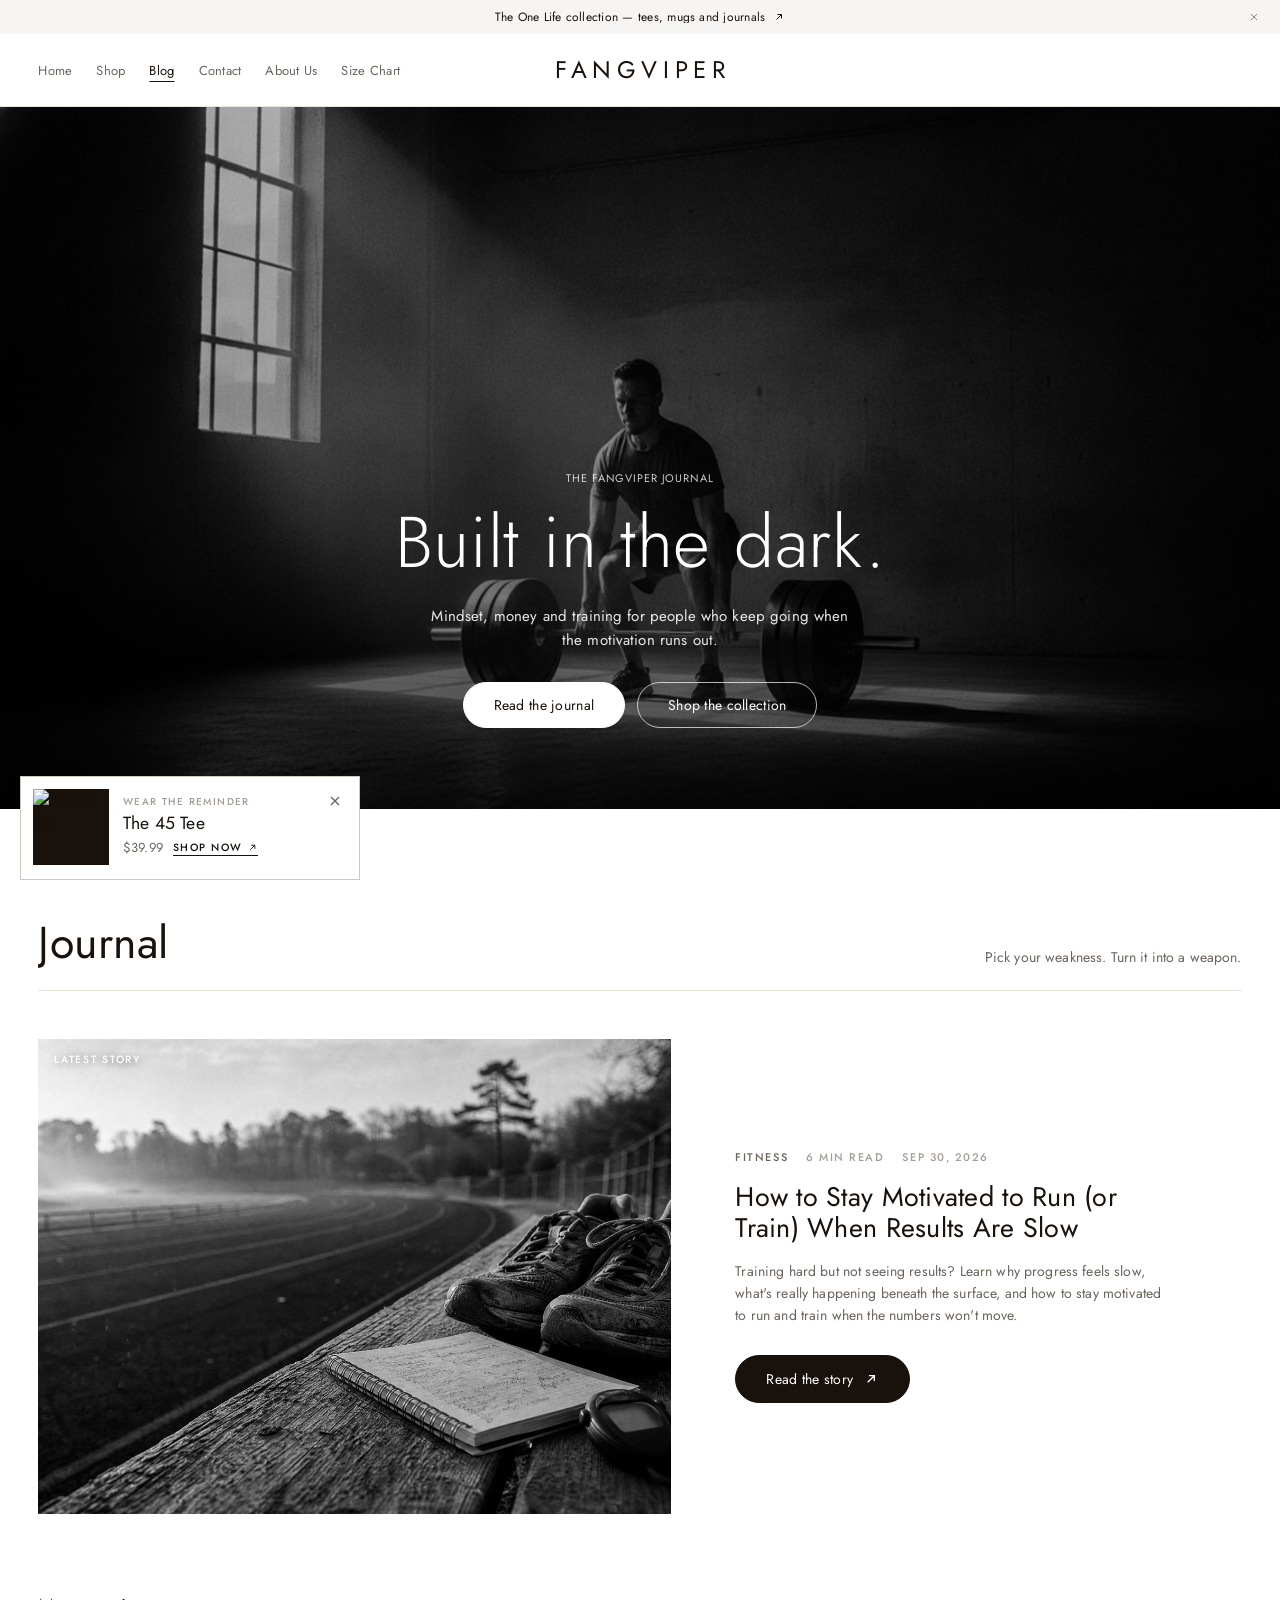
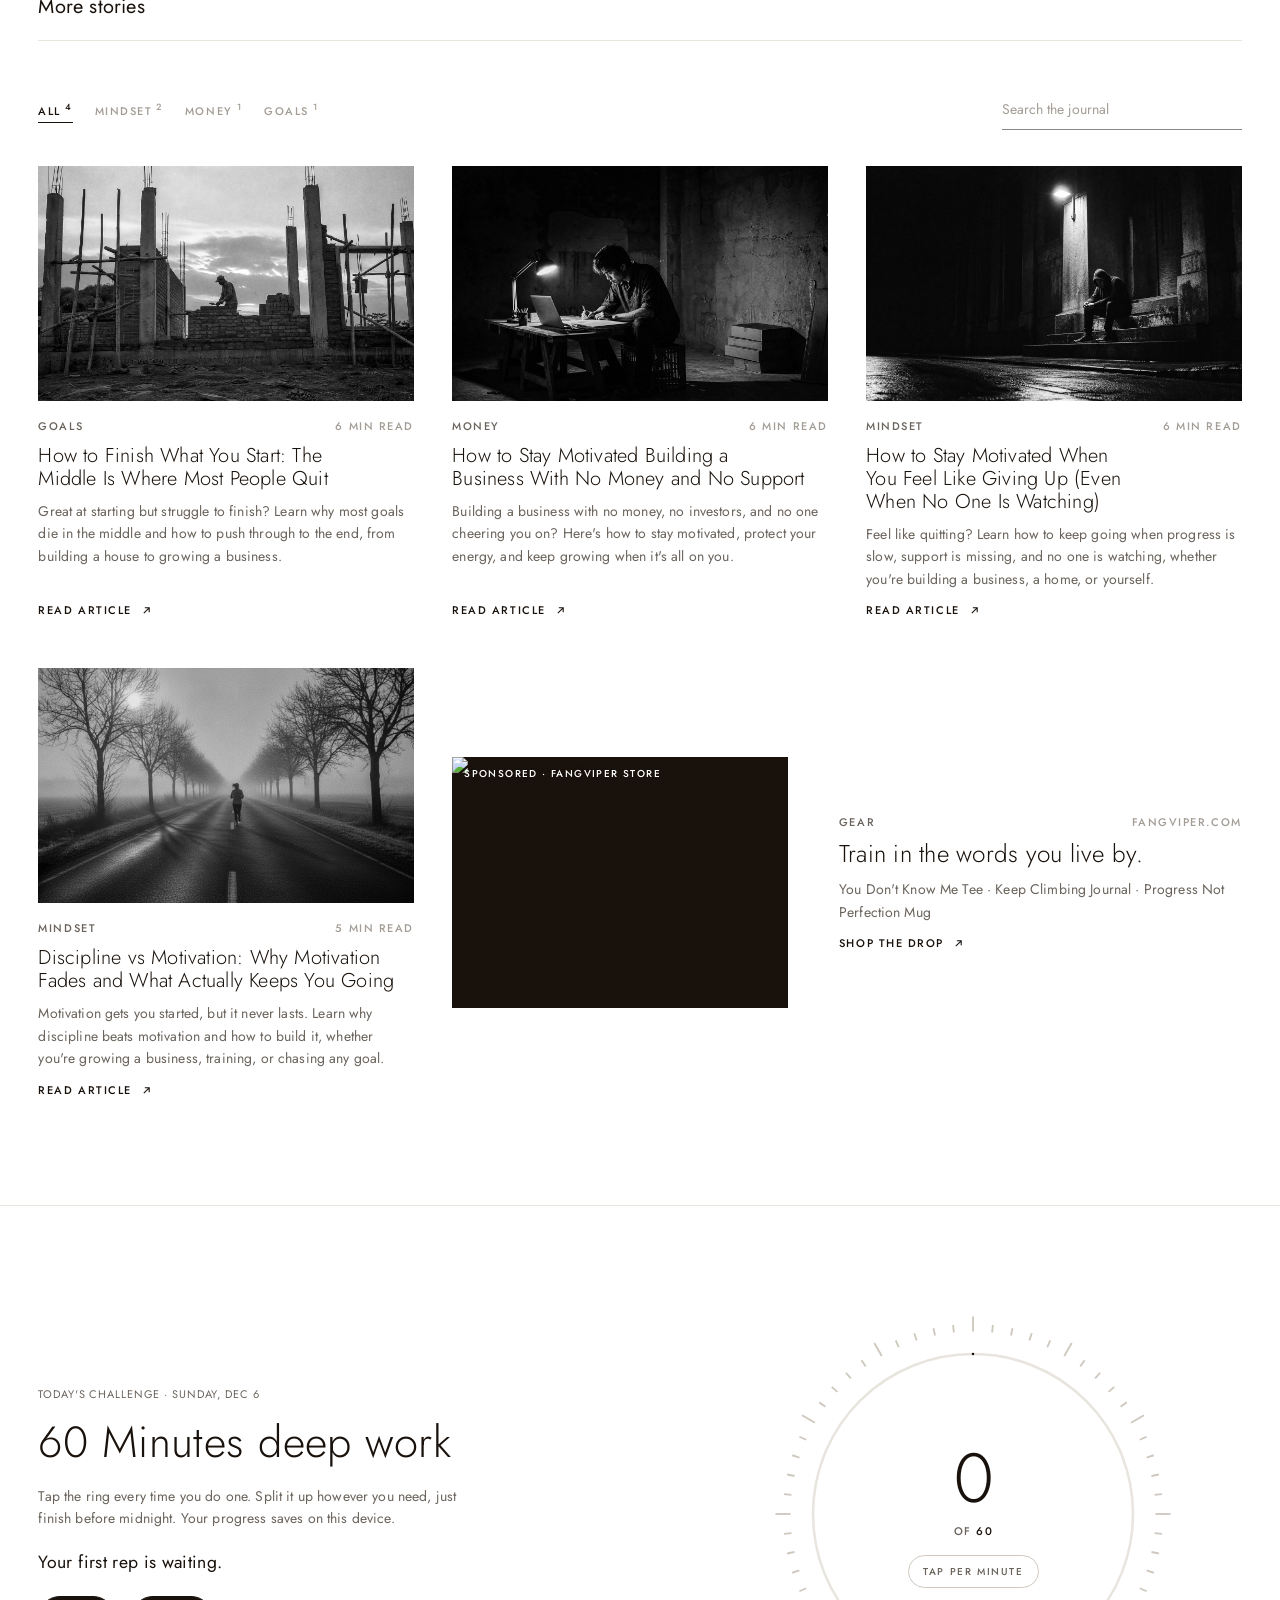
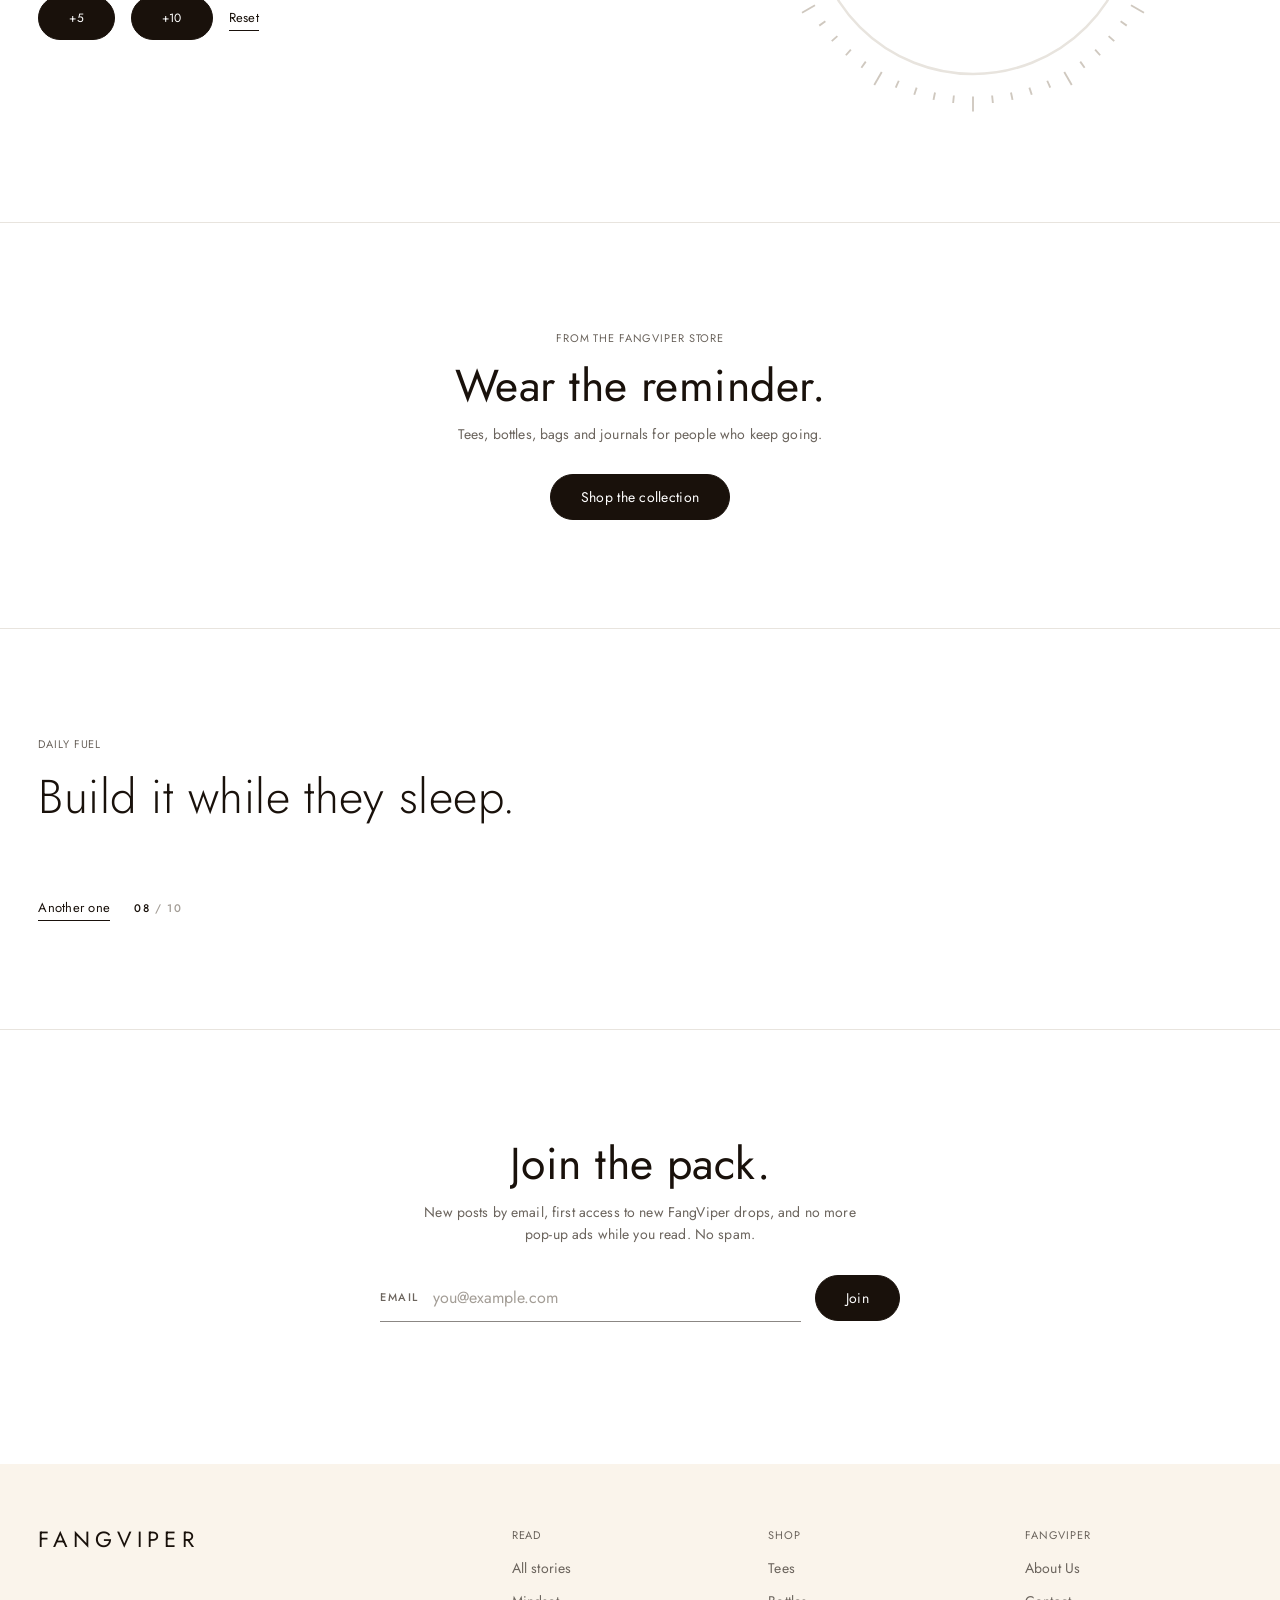
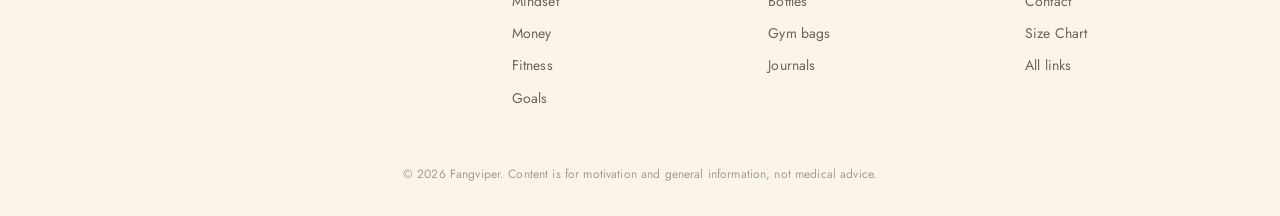
==== commit a6bc15a9: "Drop the full-screen pop-up ad, feed ads from the live store, add a Klaviyo sign-up card - Remove th" ====
--- a/index.html
+++ b/index.html
@@ -19,6 +19,7 @@
   <link rel="icon" type="image/png" href="assets/img/favicon.png">
   <link rel="preconnect" href="https://fonts.googleapis.com">
   <link rel="preconnect" href="https://fonts.gstatic.com" crossorigin>
+  <link rel="preconnect" href="https://cdn.shopify.com">
   <link href="https://fonts.googleapis.com/css2?family=Jost:wght@300;400;500;600&display=swap" rel="stylesheet">
   <link rel="stylesheet" href="assets/css/style.css">
   <script>document.documentElement.classList.add("js");</script>
@@ -38,7 +39,7 @@
       <a class="header__logo" href="https://fangviper.com/" aria-label="Fangviper home">Fangviper</a>
       <nav class="header__nav" aria-label="Main">
         <a href="https://fangviper.com/">Home</a>
-        <a data-store data-medium="header" href="https://fangviper.com/collections/all?utm_source=fangviper_blog&amp;utm_medium=header&amp;utm_campaign=blog_ads" target="_blank" rel="noopener">Shop</a>
+        <a data-store data-medium="header" href="https://fangviper.com/collections?utm_source=fangviper_blog&amp;utm_medium=header&amp;utm_campaign=blog_ads" target="_blank" rel="noopener">Shop</a>
         <a href="index.html" aria-current="page">Blog</a>
         <a href="https://fangviper.com/pages/contact">Contact</a>
         <a href="https://fangviper.com/pages/about-us">About Us</a>
@@ -46,7 +47,7 @@
       </nav>
       <div class="header__end">
         <a href="index.html">Blog</a>
-        <a data-store data-medium="header" href="https://fangviper.com/collections/all?utm_source=fangviper_blog&amp;utm_medium=header&amp;utm_campaign=blog_ads" target="_blank" rel="noopener">Shop</a>
+        <a data-store data-medium="header" href="https://fangviper.com/collections?utm_source=fangviper_blog&amp;utm_medium=header&amp;utm_campaign=blog_ads" target="_blank" rel="noopener">Shop</a>
       </div>
     </header>
   </div>
@@ -63,7 +64,7 @@
         <p class="hero__sub">Mindset, money and training for people who keep going when the motivation runs out.</p>
         <div class="hero__cta">
           <a class="btn" href="#journal">Read the journal</a>
-          <a class="btn btn--quiet" data-store data-medium="hero" href="https://fangviper.com/collections/all?utm_source=fangviper_blog&amp;utm_medium=hero&amp;utm_campaign=blog_ads" target="_blank" rel="noopener">Shop the collection</a>
+          <a class="btn btn--quiet" data-store data-medium="hero" href="https://fangviper.com/collections?utm_source=fangviper_blog&amp;utm_medium=hero&amp;utm_campaign=blog_ads" target="_blank" rel="noopener">Shop the collection</a>
         </div>
         <a class="resume" data-resume hidden href="#journal"></a>
       </div>
@@ -155,7 +156,7 @@
           <div class="challenge__reward" data-ch-reward hidden>
             <p class="challenge__done">Challenge crushed.</p>
             <p>You earned it. Gear that matches the work is waiting.</p>
-            <a class="btn" data-store data-medium="challenge_reward" href="https://fangviper.com/collections/all?utm_source=fangviper_blog&amp;utm_medium=challenge_reward&amp;utm_campaign=blog_ads" target="_blank" rel="noopener">Claim your reward look</a>
+            <a class="btn" data-store data-medium="challenge_reward" href="https://fangviper.com/collections?utm_source=fangviper_blog&amp;utm_medium=challenge_reward&amp;utm_campaign=blog_ads" target="_blank" rel="noopener">Claim your reward look</a>
           </div>
         </div>
         <div class="challenge__ring">
@@ -178,7 +179,7 @@
       <p class="label">From the Fangviper store</p>
       <h2 class="shopnote__title">Wear the reminder.</h2>
       <p class="shopnote__text">Tees, bottles, bags and journals for people who keep going.</p>
-      <a class="btn" data-store data-medium="shop_note" href="https://fangviper.com/collections/all?utm_source=fangviper_blog&amp;utm_medium=shop_note&amp;utm_campaign=blog_ads" target="_blank" rel="noopener">Shop the collection</a>
+      <a class="btn" data-store data-medium="shop_note" href="https://fangviper.com/collections?utm_source=fangviper_blog&amp;utm_medium=shop_note&amp;utm_campaign=blog_ads" target="_blank" rel="noopener">Shop the collection</a>
     </section>
 
     <!-- DAILY FUEL -->
@@ -194,8 +195,8 @@
     <!-- JOIN -->
     <section class="join page" id="join" aria-label="Newsletter">
       <h2 class="join__title" data-split>Join the pack.</h2>
-      <p class="join__text">One email a week. Discipline, money, training and first access to new Fangviper drops. No spam.</p>
-      <!-- Sign-up: main.js sends the email to the Klaviyo list U9kkTw (same as the store popup).
+      <p class="join__text">New posts by email, first access to new FangViper drops, and no more pop-up ads while you read. No spam.</p>
+      <!-- Sign-up: signup.js sends the email to Klaviyo (lists Blog Newsletter XkRtWc + Email List U9kkTw).
            Without scripts, or if Klaviyo is unreachable, this plain form posts to Shopify's newsletter, each email
            subscribed to email marketing in the store admin (tagged newsletter, blog). -->
       <form class="join__form" action="https://fangviper.com/contact#contact_form" method="post" accept-charset="UTF-8" target="_blank" data-join>
@@ -253,7 +254,9 @@
   </button>
 
   <script src="assets/js/data.js"></script>
+  <script src="assets/js/products.js"></script>
   <script src="assets/js/ads.js"></script>
+  <script src="assets/js/signup.js"></script>
   <script src="assets/js/main.js"></script>
 </body>
 </html>
--- a/assets/css/style.css
+++ b/assets/css/style.css
@@ -281,29 +281,25 @@
 .ad-toast.hold .ad-toast__timer { animation-play-state: paused; }
 @keyframes timer { from { transform: scaleX(1); } to { transform: scaleX(0); } }
 
-.ad-modal { position: fixed; inset: 0; z-index: 8000; display: grid; place-items: center; padding: 16px; visibility: hidden; }
-.ad-modal.in { visibility: visible; }
-.ad-modal__backdrop { position: absolute; inset: 0; background: rgba(25, 17, 11, .45); opacity: 0; transition: opacity .4s; }
-.ad-modal.in .ad-modal__backdrop { opacity: 1; }
-.ad-modal__card { position: relative; display: grid; grid-template-columns: 1fr 1fr; width: min(860px, 100%); max-height: calc(100svh - 32px); overflow: auto; background: var(--bg); border: 1px solid var(--hair2); opacity: 0; transform: translateY(16px); transition: opacity .45s var(--ease), transform .45s var(--ease); }
-.ad-modal.in .ad-modal__card { opacity: 1; transform: none; }
-.ad-modal__card .ad-x { top: 10px; right: 10px; background: var(--bg); border-radius: 50%; }
-.ad-modal__media { position: relative; min-height: 420px; overflow: hidden; background: var(--fg); }
-.ad-modal__media > img { position: absolute; inset: 0; width: 100%; height: 100%; object-fit: cover; opacity: 0; transition: opacity .8s; }
-.ad-modal__media > img.on { opacity: 1; }
-.ad-modal__logo { position: absolute; left: 16px; bottom: 16px; display: grid; place-items: center; width: 44px; height: 44px; border-radius: 50%; background: var(--bg); }
-.ad-modal__logo img { width: 22px; }
-.ad-modal__body { display: flex; flex-direction: column; gap: 16px; padding: 40px 32px 28px; }
-.ad-modal__title { font-size: clamp(24.8px, 2.7vw, 34.7px); line-height: 1.15; }
-.ad-modal__title span { display: block; }
-.ad-modal__title span:last-child { color: var(--mute); }
-.ad-modal__body > p { color: var(--mute); }
-.ad-modal__list { list-style: none; border-top: 1px solid var(--hair); }
-.ad-modal__list a { display: flex; justify-content: space-between; gap: 14px; padding: 12px 0; border-bottom: 1px solid var(--hair); color: var(--mute); transition: color .2s; }
-.ad-modal__list li.on a, .ad-modal__list a:hover { color: var(--fg); }
-.ad-modal__list b { font-weight: 500; }
-.ad-modal__skip { align-self: center; padding: 6px; font: 500 10.5px var(--body); letter-spacing: .14em; text-transform: uppercase; color: var(--dim); }
-.ad-modal__skip:hover { color: var(--fg); }
+/* newsletter sign-up card (signup.js): sits in the corner, never covers the page */
+.fv-invite { position: fixed; right: 20px; bottom: calc(20px + env(safe-area-inset-bottom, 0px)); z-index: 720; width: 360px; max-width: calc(100vw - 32px); padding: 26px 24px 18px; background: var(--bg); border: 1px solid var(--hair); box-shadow: 0 18px 50px rgba(25, 17, 11, .12); opacity: 0; transform: translateY(16px); transition: opacity .5s var(--ease), transform .5s var(--ease); }
+.fv-invite.in { opacity: 1; transform: none; }
+.fv-invite__x { position: absolute; top: 8px; right: 8px; display: grid; place-items: center; width: 32px; height: 32px; color: var(--mute); transition: color .2s; }
+.fv-invite__x:hover { color: var(--fg); }
+.fv-invite__title { margin-top: 8px; font-size: 24px; }
+.fv-invite__perks { list-style: none; margin-top: 14px; border-top: 1px solid var(--hair); }
+.fv-invite__perks li { display: flex; gap: 10px; padding: 8px 0; border-bottom: 1px solid var(--hair); font-size: 13px; color: var(--text); }
+.fv-invite__perks li::before { content: "\2014"; color: var(--dim); }
+.fv-invite__form { display: flex; flex-wrap: wrap; align-items: center; gap: 12px; margin-top: 16px; }
+.fv-invite__form .field { flex: 1 1 160px; }
+.fv-invite__form .field input { font-size: 15px; }
+.fv-invite .btn { background: var(--fg); color: var(--bg); }
+.fv-invite .btn:hover { background: var(--bg); color: var(--fg); }
+.fv-invite .btn:disabled { opacity: .7; cursor: default; }
+.fv-invite__msg { flex-basis: 100%; font-size: 11.5px; line-height: 1.5; color: var(--mute); }
+.fv-invite__form.error .field { animation: shake .4s; border-bottom-color: var(--fg); }
+.fv-invite__form.ok input { opacity: .4; }
+
 
 .ad-inline { margin: 2.6em 0; padding: 26px 0; border-top: 1px solid var(--hair); border-bottom: 1px solid var(--hair); }
 .ad-inline a { display: grid; grid-template-columns: 150px 1fr; align-items: center; gap: 24px; }
@@ -562,6 +558,7 @@
 /* nudge when a reader stops mid-article */
 .nudge { position: fixed; left: 50%; bottom: calc(24px + env(safe-area-inset-bottom, 0px)); z-index: 650; display: inline-flex; align-items: center; gap: 10px; padding: 12px 18px; border: 1px solid var(--hair2); border-radius: 100px; background: var(--bg); font: 500 11px var(--body); letter-spacing: .12em; text-transform: uppercase; white-space: nowrap; cursor: pointer; opacity: 0; visibility: hidden; pointer-events: none; transform: translate(-50%, 12px); transition: opacity .4s, transform .4s var(--ease), visibility .4s; }
 .nudge.show { opacity: 1; visibility: visible; pointer-events: auto; transform: translate(-50%, 0); }
+body:has(.fv-invite.in) .nudge { opacity: 0; visibility: hidden; pointer-events: none; }
 .nudge svg { width: 13px; height: 13px; }
 
 /* ==========================================================
@@ -580,8 +577,6 @@
   .challenge__grid { grid-template-columns: 1fr; }
   .footer__top { grid-template-columns: 1fr 1fr 1fr; }
   .footer__logo { grid-column: 1 / -1; }
-  .ad-modal__card { grid-template-columns: 1fr; }
-  .ad-modal__media { min-height: 220px; }
   /* article progress rail becomes a small floating pill */
   .a-layout { grid-template-columns: minmax(0, 1fr); padding-top: 44px; }
   .a-rail { position: fixed; top: auto; left: 12px; bottom: calc(12px + env(safe-area-inset-bottom, 0px)); z-index: 640; flex-direction: row; align-items: center; gap: 12px; padding: 5px 16px 5px 5px; border: 1px solid var(--hair2); border-radius: 100px; background: var(--bg); }
@@ -591,6 +586,7 @@
   .a-rail__val { margin: 0; font-size: 16px; }
   .nudge { bottom: calc(70px + env(safe-area-inset-bottom, 0px)); }
   .ad-toast { bottom: calc(70px + env(safe-area-inset-bottom, 0px)); }
+  .fv-invite { bottom: calc(70px + env(safe-area-inset-bottom, 0px)); }
 }
 @media (min-width: 701px) { .grid .card--span2 { grid-column: span 2; } }
 @media (max-width: 700px) {
@@ -606,7 +602,8 @@
   .search { min-width: 0; }
   .footer__top { grid-template-columns: 1fr 1fr; }
   .ad-toast { left: 12px; right: 12px; width: auto; }
-  .ad-modal__body { padding: 30px 22px 22px; }
+  .fv-invite { left: 12px; right: 12px; width: auto; max-width: none; padding: 22px 18px 14px; }
+  .fv-invite__perks li { padding: 7px 0; font-size: 12.5px; }
   .ad-inline a { grid-template-columns: 96px 1fr; gap: 16px; }
   .ad-inline__body strong { font-size: 20px; }
   .a-cover { aspect-ratio: 4 / 3; }
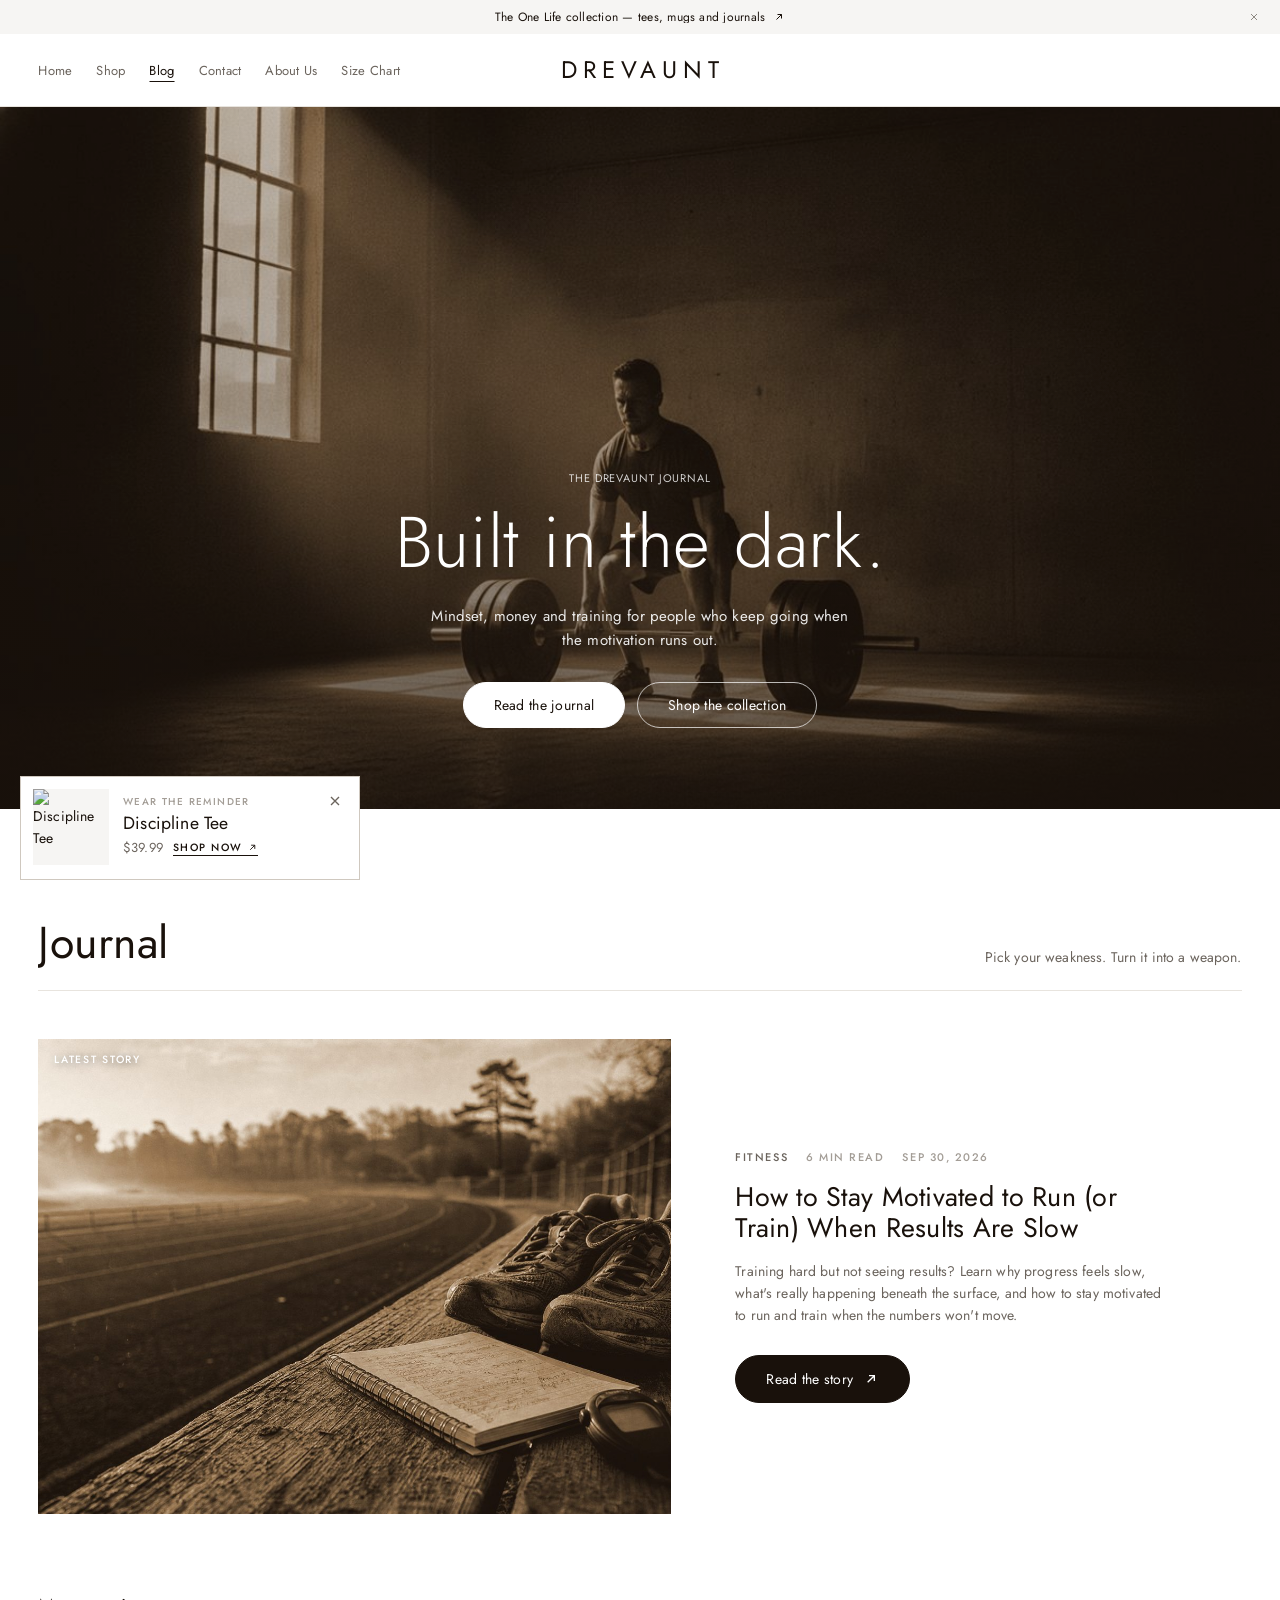
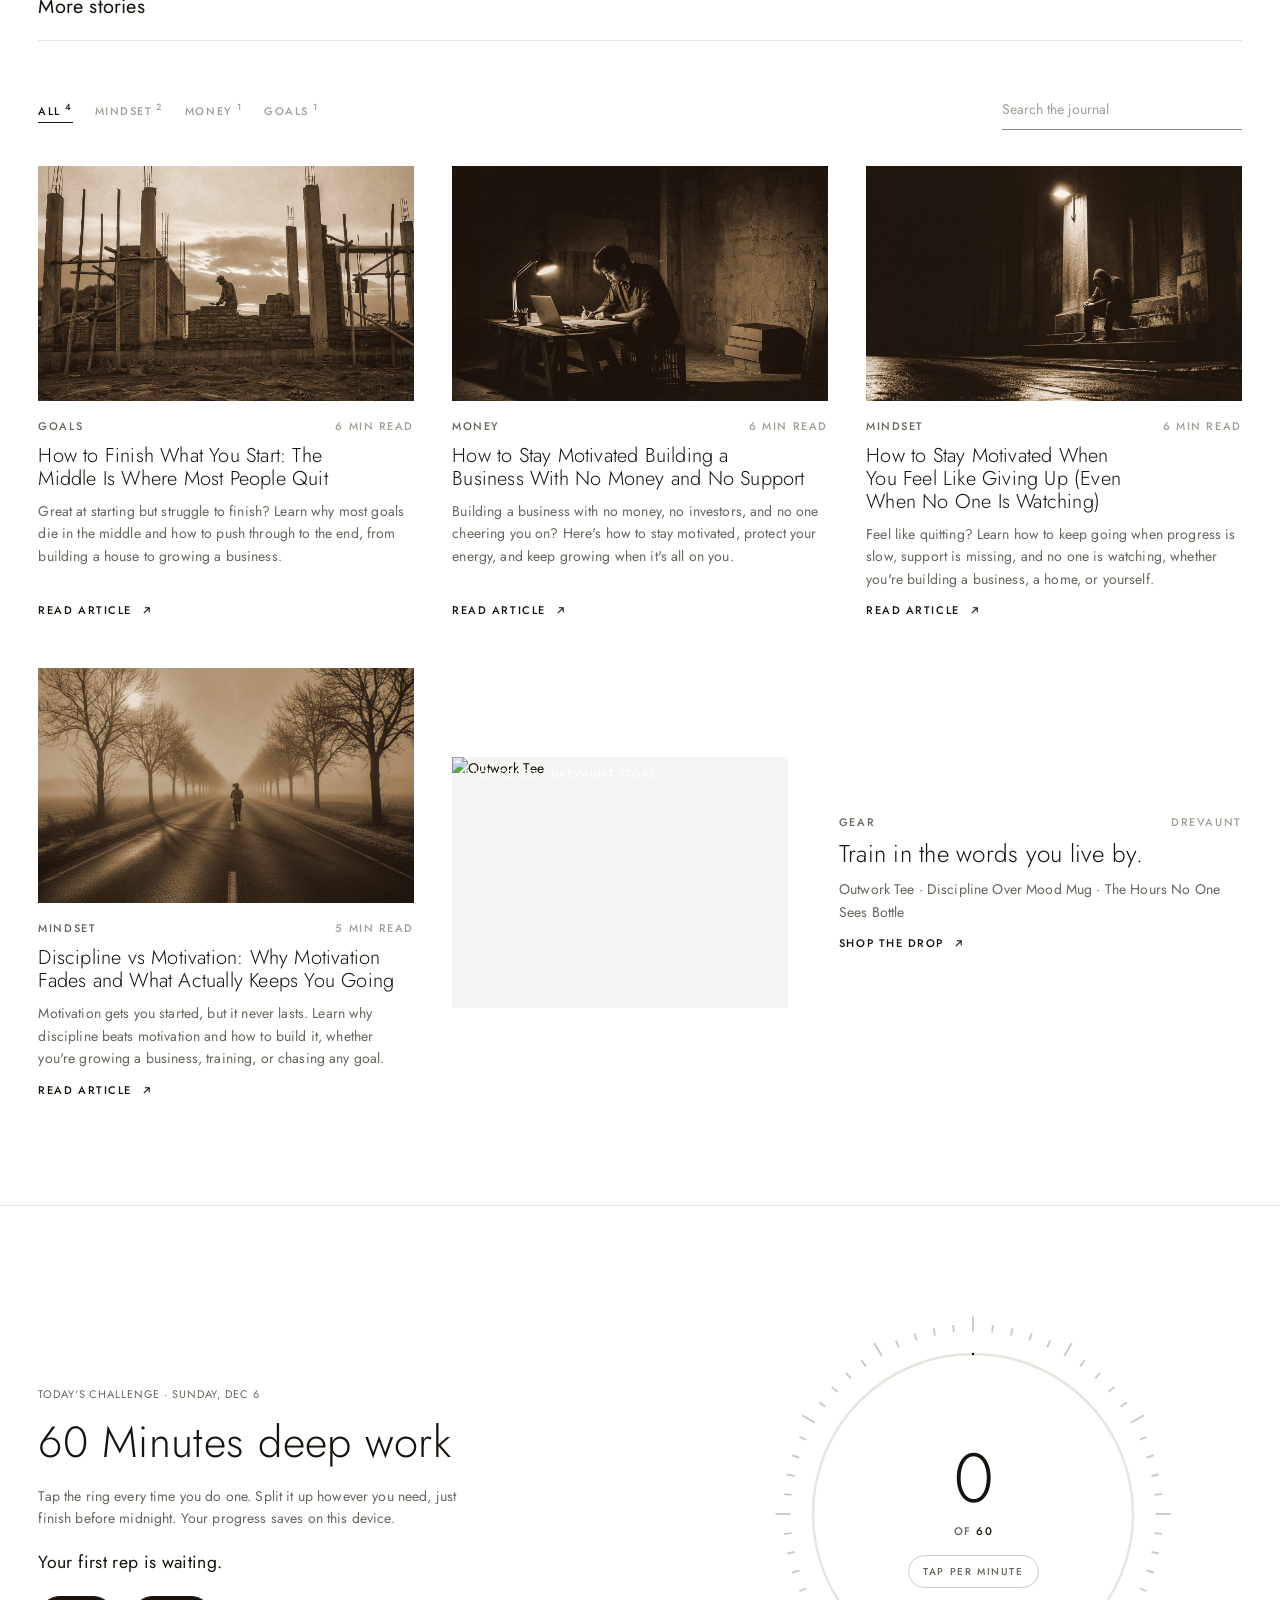
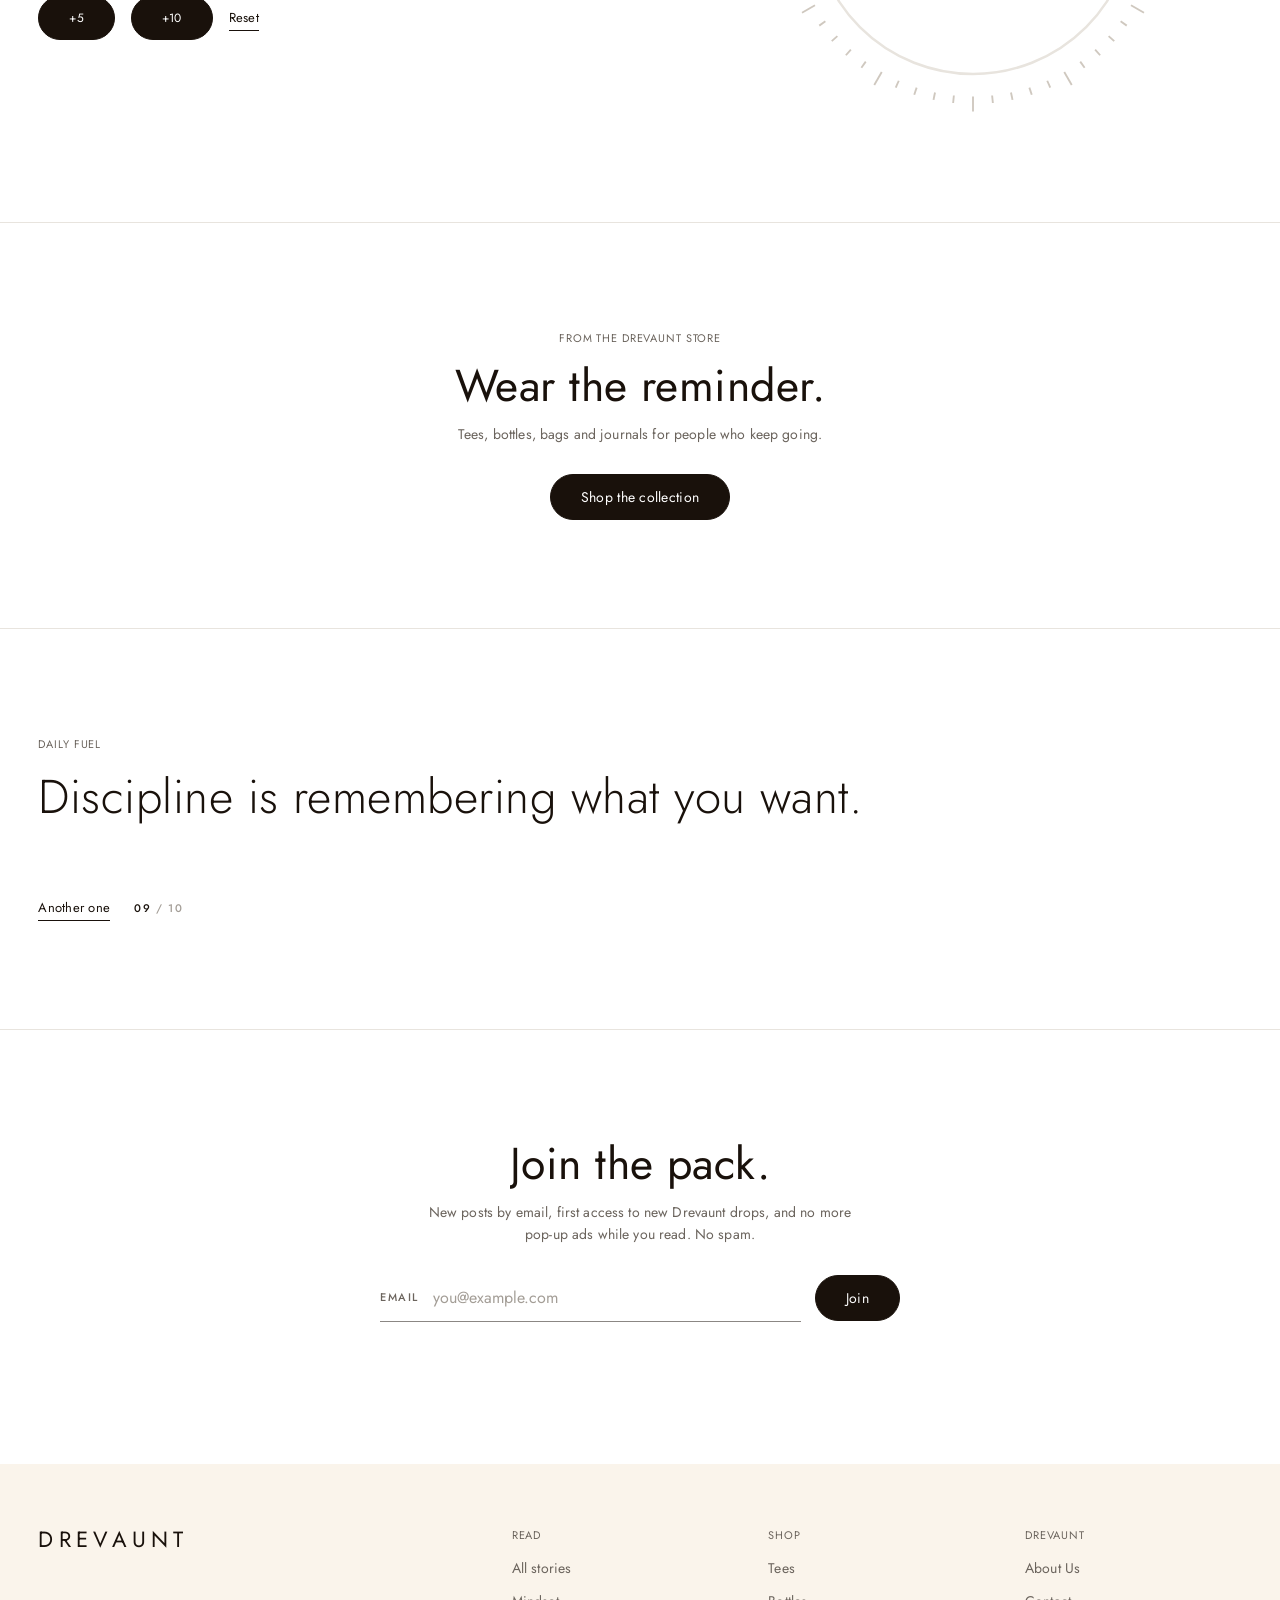
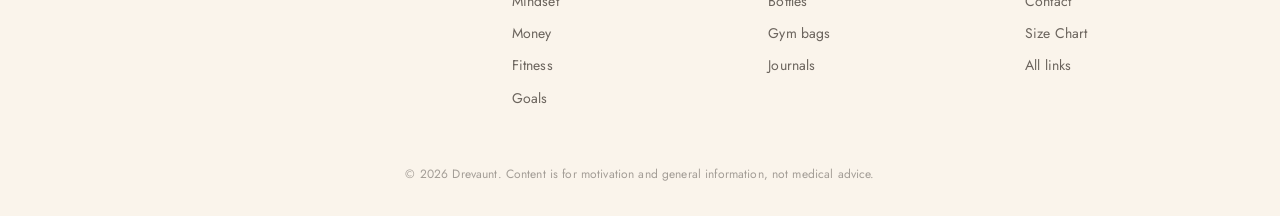
==== commit dbd39f00: "Rename the brand to Drevaunt (text only; links stay on the fangviper.com addresses until the new dom" ====
--- a/index.html
+++ b/index.html
@@ -4,13 +4,13 @@
   <meta charset="UTF-8">
   <meta name="viewport" content="width=device-width, initial-scale=1, viewport-fit=cover">
   <!-- build:meta (generated by tools/build-pages.ps1) -->
-  <title>Fang Viper Journal</title>
-  <meta name="description" content="The Fang Viper Journal: discipline, mindset, money and training for people who keep going when motivation runs out.">
+  <title>Drevaunt Journal</title>
+  <meta name="description" content="The Drevaunt Journal: discipline, mindset, money and training for people who keep going when motivation runs out.">
   <link rel="canonical" href="https://blog.fangviper.com/">
   <meta property="og:type" content="website">
-  <meta property="og:site_name" content="Fang Viper Journal">
-  <meta property="og:title" content="Fang Viper Journal">
-  <meta property="og:description" content="The Fang Viper Journal: discipline, mindset, money and training for people who keep going when motivation runs out.">
+  <meta property="og:site_name" content="Drevaunt Journal">
+  <meta property="og:title" content="Drevaunt Journal">
+  <meta property="og:description" content="The Drevaunt Journal: discipline, mindset, money and training for people who keep going when motivation runs out.">
   <meta property="og:url" content="https://blog.fangviper.com/">
   <meta property="og:image" content="https://blog.fangviper.com/assets/img/hero-lift.jpg">
   <meta name="twitter:card" content="summary_large_image">
@@ -36,7 +36,7 @@
       <button class="announce__close" aria-label="Close announcement"><svg viewBox="0 0 24 24" width="12" height="12"><path d="M6 6l12 12M18 6L6 18" fill="none" stroke="currentColor" stroke-width="1.5"/></svg></button>
     </div>
     <header class="header">
-      <a class="header__logo" href="https://fangviper.com/" aria-label="Fangviper home">Fangviper</a>
+      <a class="header__logo" href="https://fangviper.com/" aria-label="Drevaunt home">Drevaunt</a>
       <nav class="header__nav" aria-label="Main">
         <a href="https://fangviper.com/">Home</a>
         <a data-store data-medium="header" href="https://fangviper.com/collections?utm_source=fangviper_blog&amp;utm_medium=header&amp;utm_campaign=blog_ads" target="_blank" rel="noopener">Shop</a>
@@ -59,7 +59,7 @@
       <div class="hero__bg"><img src="assets/img/hero-lift.jpg" alt=""></div>
       <div class="hero__shade"></div>
       <div class="hero__content">
-        <p class="label hero__eyebrow">The Fangviper Journal</p>
+        <p class="label hero__eyebrow">The Drevaunt Journal</p>
         <h1 class="hero__title"><span class="line"><span>Built in the dark.</span></span></h1>
         <p class="hero__sub">Mindset, money and training for people who keep going when the motivation runs out.</p>
         <div class="hero__cta">
@@ -175,8 +175,8 @@
     </section>
 
     <!-- SHOP NOTE (ad) -->
-    <section class="shopnote page" aria-label="Fangviper store">
-      <p class="label">From the Fangviper store</p>
+    <section class="shopnote page" aria-label="Drevaunt store">
+      <p class="label">From the Drevaunt store</p>
       <h2 class="shopnote__title">Wear the reminder.</h2>
       <p class="shopnote__text">Tees, bottles, bags and journals for people who keep going.</p>
       <a class="btn" data-store data-medium="shop_note" href="https://fangviper.com/collections?utm_source=fangviper_blog&amp;utm_medium=shop_note&amp;utm_campaign=blog_ads" target="_blank" rel="noopener">Shop the collection</a>
@@ -195,7 +195,7 @@
     <!-- JOIN -->
     <section class="join page" id="join" aria-label="Newsletter">
       <h2 class="join__title" data-split>Join the pack.</h2>
-      <p class="join__text">New posts by email, first access to new FangViper drops, and no more pop-up ads while you read. No spam.</p>
+      <p class="join__text">New posts by email, first access to new Drevaunt drops, and no more pop-up ads while you read. No spam.</p>
       <!-- Sign-up: signup.js sends the email to Klaviyo (lists Blog Newsletter XkRtWc + Email List U9kkTw).
            Without scripts, or if Klaviyo is unreachable, this plain form posts to Shopify's newsletter, each email
            subscribed to email marketing in the store admin (tagged newsletter, blog). -->
@@ -222,7 +222,7 @@
 
   <footer class="footer">
     <div class="footer__top page">
-      <a class="footer__logo" href="https://fangviper.com/" aria-label="Fangviper home">Fangviper</a>
+      <a class="footer__logo" href="https://fangviper.com/" aria-label="Drevaunt home">Drevaunt</a>
       <div class="footer__col">
         <p class="label">Read</p>
         <a href="#journal" data-cat-link="All">All stories</a>
@@ -239,14 +239,14 @@
         <a data-store data-q="journal" href="https://fangviper.com/search?type=product&amp;q=journal&amp;utm_source=fangviper_blog&amp;utm_medium=blog_link&amp;utm_campaign=blog_ads" target="_blank" rel="noopener">Journals</a>
       </div>
       <div class="footer__col">
-        <p class="label">Fangviper</p>
+        <p class="label">Drevaunt</p>
         <a href="https://fangviper.com/pages/about-us">About Us</a>
         <a href="https://fangviper.com/pages/contact">Contact</a>
         <a href="https://size.fangviper.com/">Size Chart</a>
         <a href="https://links.fangviper.com/">All links</a>
       </div>
     </div>
-    <p class="footer__bottom">© 2026 Fangviper. Content is for motivation and general information, not medical advice.</p>
+    <p class="footer__bottom">© 2026 Drevaunt. Content is for motivation and general information, not medical advice.</p>
   </footer>
 
   <button class="totop" data-totop aria-label="Back to top">
--- a/assets/css/style.css
+++ b/assets/css/style.css
@@ -1,5 +1,5 @@
 /* ==========================================================
-   FANGVIPER JOURNAL
+   DREVAUNT JOURNAL
    Luxury-house look matching the fangviper.com draft theme: white page, warm ink #19110B,
    cream #FAF4EB, tile grey #F6F5F3, Jost, centred spaced wordmark, pill buttons, hairlines.
    ========================================================== */
@@ -84,7 +84,7 @@
 /* ---------- hero ---------- */
 .hero { position: relative; display: flex; align-items: flex-end; min-height: min(78svh, 760px); padding: 120px var(--gutter) clamp(56px, 9vh, 96px); overflow: hidden; isolation: isolate; }
 .hero__bg { position: absolute; inset: 0; z-index: -2; }
-.hero__bg img { width: 100%; height: 100%; object-fit: cover; object-position: 55% 50%; filter: grayscale(1) brightness(.6); opacity: 0; transition: opacity 1.2s ease; }
+.hero__bg img { width: 100%; height: 100%; object-fit: cover; object-position: 55% 50%; filter: brightness(.6); opacity: 0; transition: opacity 1.2s ease; }
 .is-loaded .hero__bg img { opacity: 1; }
 .hero__shade { position: absolute; inset: 0; z-index: -1; background: linear-gradient(90deg, rgba(0,0,0,.85) 0%, rgba(0,0,0,.45) 55%, rgba(0,0,0,.2) 100%), linear-gradient(0deg, #000 0%, rgba(0,0,0,0) 45%); }
 .hero__content { width: 100%; max-width: var(--max); margin: 0 auto; }
@@ -115,7 +115,7 @@
 .latest { padding-top: clamp(72px, 12vh, 120px); padding-bottom: clamp(56px, 9vh, 96px); }
 .feat { display: grid; grid-template-columns: minmax(0, 1.25fr) minmax(0, 1fr); gap: clamp(28px, 5vw, 80px); align-items: center; }
 .feat__media { position: relative; aspect-ratio: 4 / 3; overflow: hidden; background: var(--tile); }
-.feat__media img { width: 100%; height: 100%; object-fit: cover; filter: grayscale(1); transition: transform 1.2s var(--ease); }
+.feat__media img { width: 100%; height: 100%; object-fit: cover; transition: transform 1.2s var(--ease); }
 .feat:hover .feat__media img { transform: scale(1.03); }
 .feat__tag { position: absolute; left: 16px; top: 16px; font: 500 10.5px/1 var(--body); letter-spacing: .16em; text-transform: uppercase; color: #fff; text-shadow: 0 1px 8px rgba(0,0,0,.6); }
 .feat__meta { display: flex; flex-wrap: wrap; gap: 6px 18px; font: 500 11px/1.4 var(--body); letter-spacing: .14em; text-transform: uppercase; color: var(--dim); }
@@ -146,7 +146,7 @@
 
 .card { position: relative; display: flex; flex-direction: column; }
 .card__cover { position: relative; aspect-ratio: 16 / 10; overflow: hidden; background: var(--tile); }
-.card__cover > img { width: 100%; height: 100%; object-fit: cover; filter: grayscale(1); transition: transform 1.2s var(--ease); }
+.card__cover > img { width: 100%; height: 100%; object-fit: cover; transition: transform 1.2s var(--ease); }
 .card:hover .card__cover > img { transform: scale(1.03); }
 .card__cover > svg { position: absolute; inset: 0; width: 100%; height: 100%; }
 .card__badge { position: absolute; left: 12px; top: 12px; z-index: 2; display: inline-flex; align-items: center; gap: 6px; font: 500 10px/1 var(--body); letter-spacing: .14em; text-transform: uppercase; color: #fff; text-shadow: 0 1px 8px rgba(0,0,0,.7); }
@@ -162,8 +162,8 @@
 .card__more svg { width: 13px; height: 13px; }
 
 /* in-feed ad: product photos keep their real colors so shoppers can see the item */
-.card__cover--ad { background: var(--fg); }
-.card__cover--ad img { position: absolute; inset: 0; width: 100%; height: 100%; object-fit: cover; filter: none; opacity: 0; transition: opacity .9s; }
+.card__cover--ad { background: var(--tile); }
+.card__cover--ad img { position: absolute; inset: 0; width: 100%; height: 100%; object-fit: cover; filter: none; mix-blend-mode: multiply; opacity: 0; transition: opacity .9s; }
 .card__cover--ad img.on { opacity: 1; }
 .card__sponsor { position: absolute; left: 12px; top: 12px; z-index: 2; font: 500 10px/1 var(--body); letter-spacing: .14em; text-transform: uppercase; color: var(--bg); }
 .card.card--wide { display: grid; grid-template-columns: minmax(0, 1fr) minmax(0, 1.2fr); gap: clamp(20px, 4vw, 56px); align-items: center; }
@@ -270,7 +270,8 @@
 .ad-toast { position: fixed; left: 20px; bottom: calc(20px + env(safe-area-inset-bottom, 0px)); z-index: 700; width: 340px; max-width: calc(100vw - 32px); background: var(--bg); border: 1px solid var(--hair2); opacity: 0; transform: translateY(16px); transition: opacity .5s var(--ease), transform .5s var(--ease); }
 .ad-toast.in { opacity: 1; transform: none; }
 .ad-toast__link { display: flex; align-items: center; gap: 14px; padding: 12px 44px 14px 12px; }
-.ad-toast__img { flex: none; width: 76px; height: 76px; overflow: hidden; background: var(--fg); }
+.ad-toast__img { flex: none; width: 76px; height: 76px; overflow: hidden; background: var(--tile); }
+.ad-toast__img img, .ad-inline__img img, .ad-rail__stack img { mix-blend-mode: multiply; }
 .ad-toast__img img { width: 100%; height: 100%; object-fit: cover; }
 .ad-toast__body { display: flex; flex-direction: column; gap: 4px; }
 .ad-toast__body strong { font: 400 17.6px/1.15 var(--display); letter-spacing: .01em; }
@@ -303,7 +304,7 @@
 
 .ad-inline { margin: 2.6em 0; padding: 26px 0; border-top: 1px solid var(--hair); border-bottom: 1px solid var(--hair); }
 .ad-inline a { display: grid; grid-template-columns: 150px 1fr; align-items: center; gap: 24px; }
-.ad-inline__img { aspect-ratio: 1; overflow: hidden; background: var(--fg); }
+.ad-inline__img { aspect-ratio: 1; overflow: hidden; background: var(--tile); }
 .ad-inline__img img { width: 100%; height: 100%; object-fit: cover; transition: transform .8s var(--ease); }
 .ad-inline a:hover .ad-inline__img img { transform: scale(1.04); }
 .ad-inline__body { display: flex; flex-direction: column; align-items: flex-start; gap: 8px; }
@@ -312,7 +313,7 @@
 .ad-inline .btn { margin-top: 6px; }
 
 .ad-rail { display: flex; flex-direction: column; gap: 10px; }
-.ad-rail__stack { position: relative; aspect-ratio: 4 / 5; overflow: hidden; background: var(--fg); }
+.ad-rail__stack { position: relative; aspect-ratio: 4 / 5; overflow: hidden; background: var(--tile); }
 .ad-rail__stack img { position: absolute; inset: 0; width: 100%; height: 100%; object-fit: cover; opacity: 0; transition: opacity .8s; }
 .ad-rail__stack img.on { opacity: 1; }
 .ad-rail__name { font: 400 16px/1.15 var(--display); letter-spacing: .01em; }
@@ -334,7 +335,7 @@
 .a-title { max-width: 20ch; margin: 18px 0 20px; font-size: clamp(24.8px, 3.5vw, 47.1px); line-height: 1.15; text-wrap: balance; }
 .a-dek { max-width: 620px; font-size: 16px; line-height: 1.7; color: var(--mute); }
 .a-cover { position: relative; margin-top: 44px; aspect-ratio: 21 / 9; overflow: hidden; background: var(--tile); }
-.a-cover > img { width: 100%; height: 100%; object-fit: cover; filter: grayscale(1); }
+.a-cover > img { width: 100%; height: 100%; object-fit: cover; }
 .a-cover > svg { position: absolute; inset: 0; width: 100%; height: 100%; }
 
 .a-layout { display: grid; grid-template-columns: 150px minmax(0, 700px) 220px; justify-content: space-between; gap: 48px; padding-top: 64px; padding-bottom: 48px; }
@@ -652,8 +653,8 @@
 
 /* hero: full-bleed photo, white type centred at the bottom, as on the store */
 .hero { --fg: #fff; --text: rgba(255, 255, 255, .9); --mute: rgba(255, 255, 255, .8); --dim: rgba(255, 255, 255, .7); --hair: rgba(255, 255, 255, .3); --hair2: rgba(255, 255, 255, .55); color: #fff; text-align: center; }
-.hero__bg img { filter: grayscale(1) brightness(.78); }
-.hero__shade { background: linear-gradient(0deg, rgba(0, 0, 0, .55) 0%, rgba(0, 0, 0, .12) 55%, rgba(0, 0, 0, 0) 100%); }
+.hero__bg img { filter: brightness(.82); }
+.hero__shade { background: linear-gradient(0deg, rgba(25, 17, 11, .55) 0%, rgba(25, 17, 11, .12) 55%, rgba(25, 17, 11, 0) 100%); }
 .hero__content { display: flex; flex-direction: column; align-items: center; }
 .hero__title { font-weight: 300; }
 .hero__sub { margin-left: auto; margin-right: auto; }
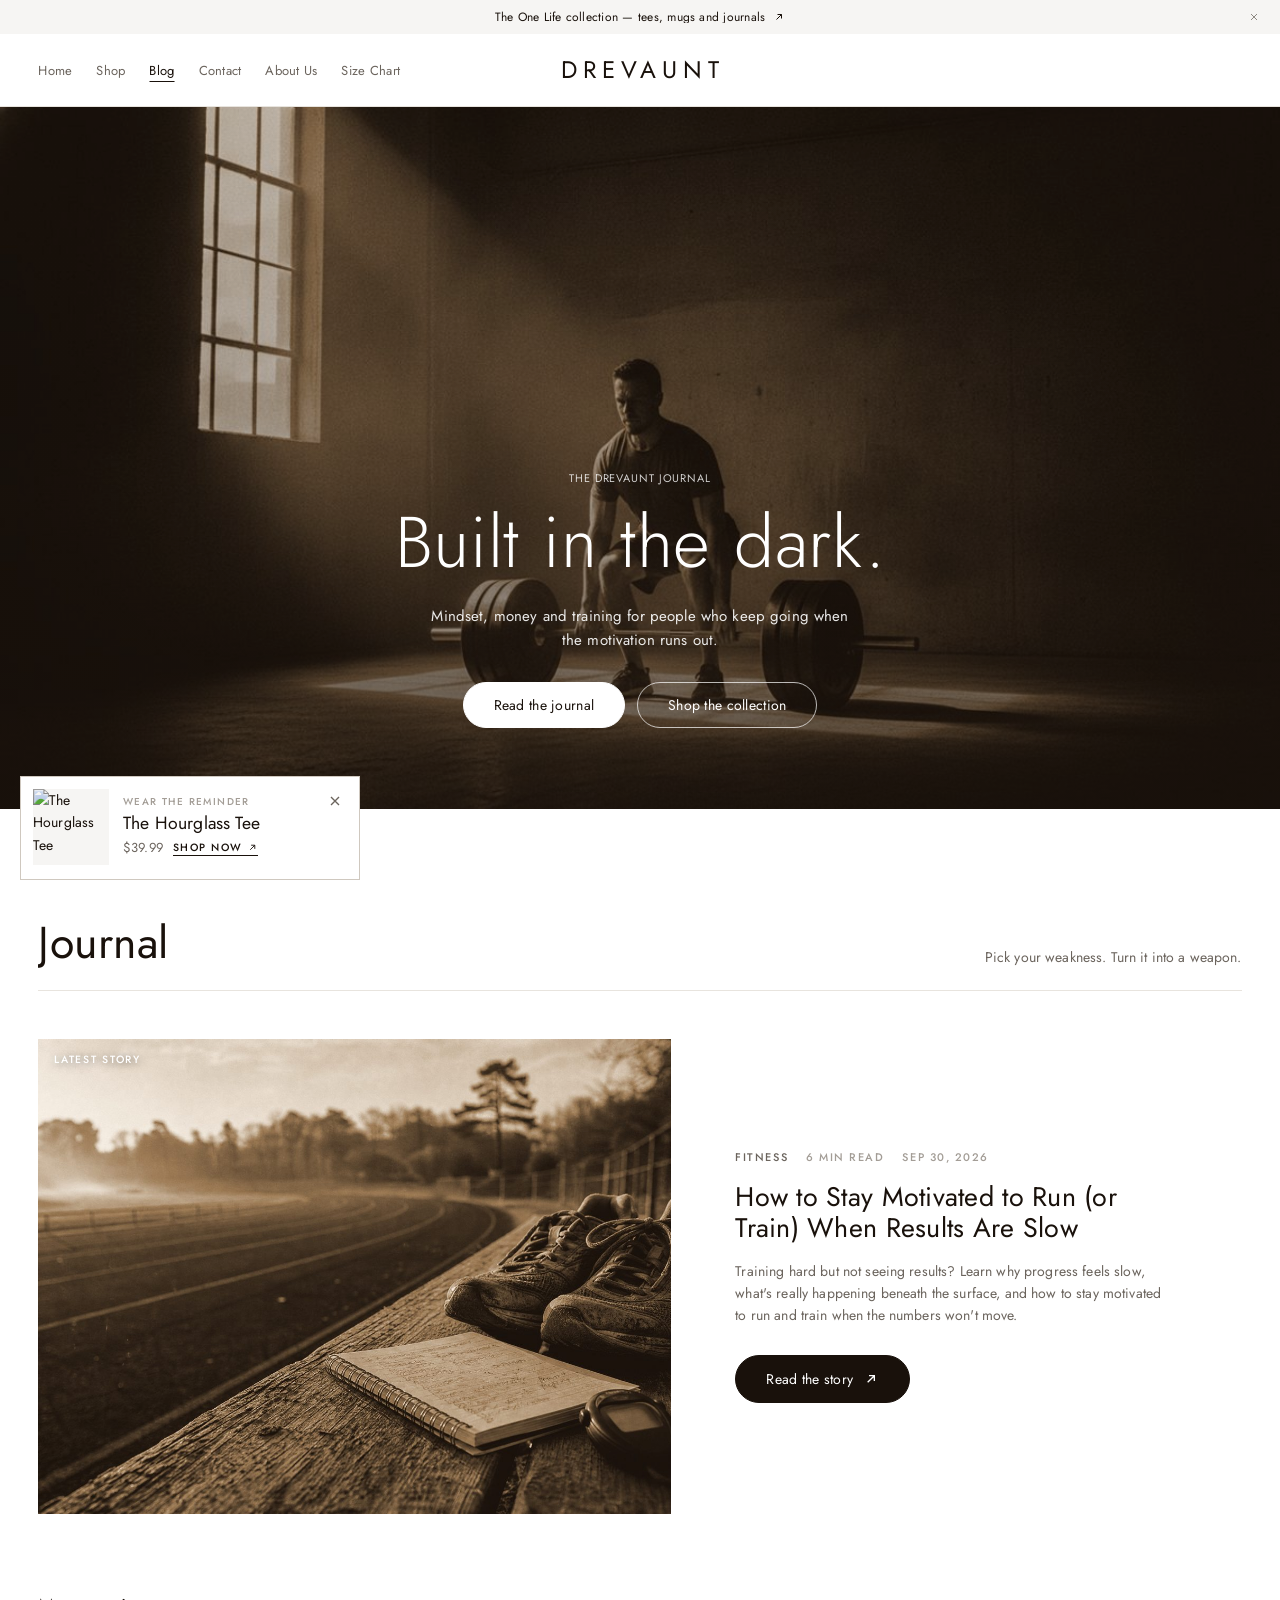
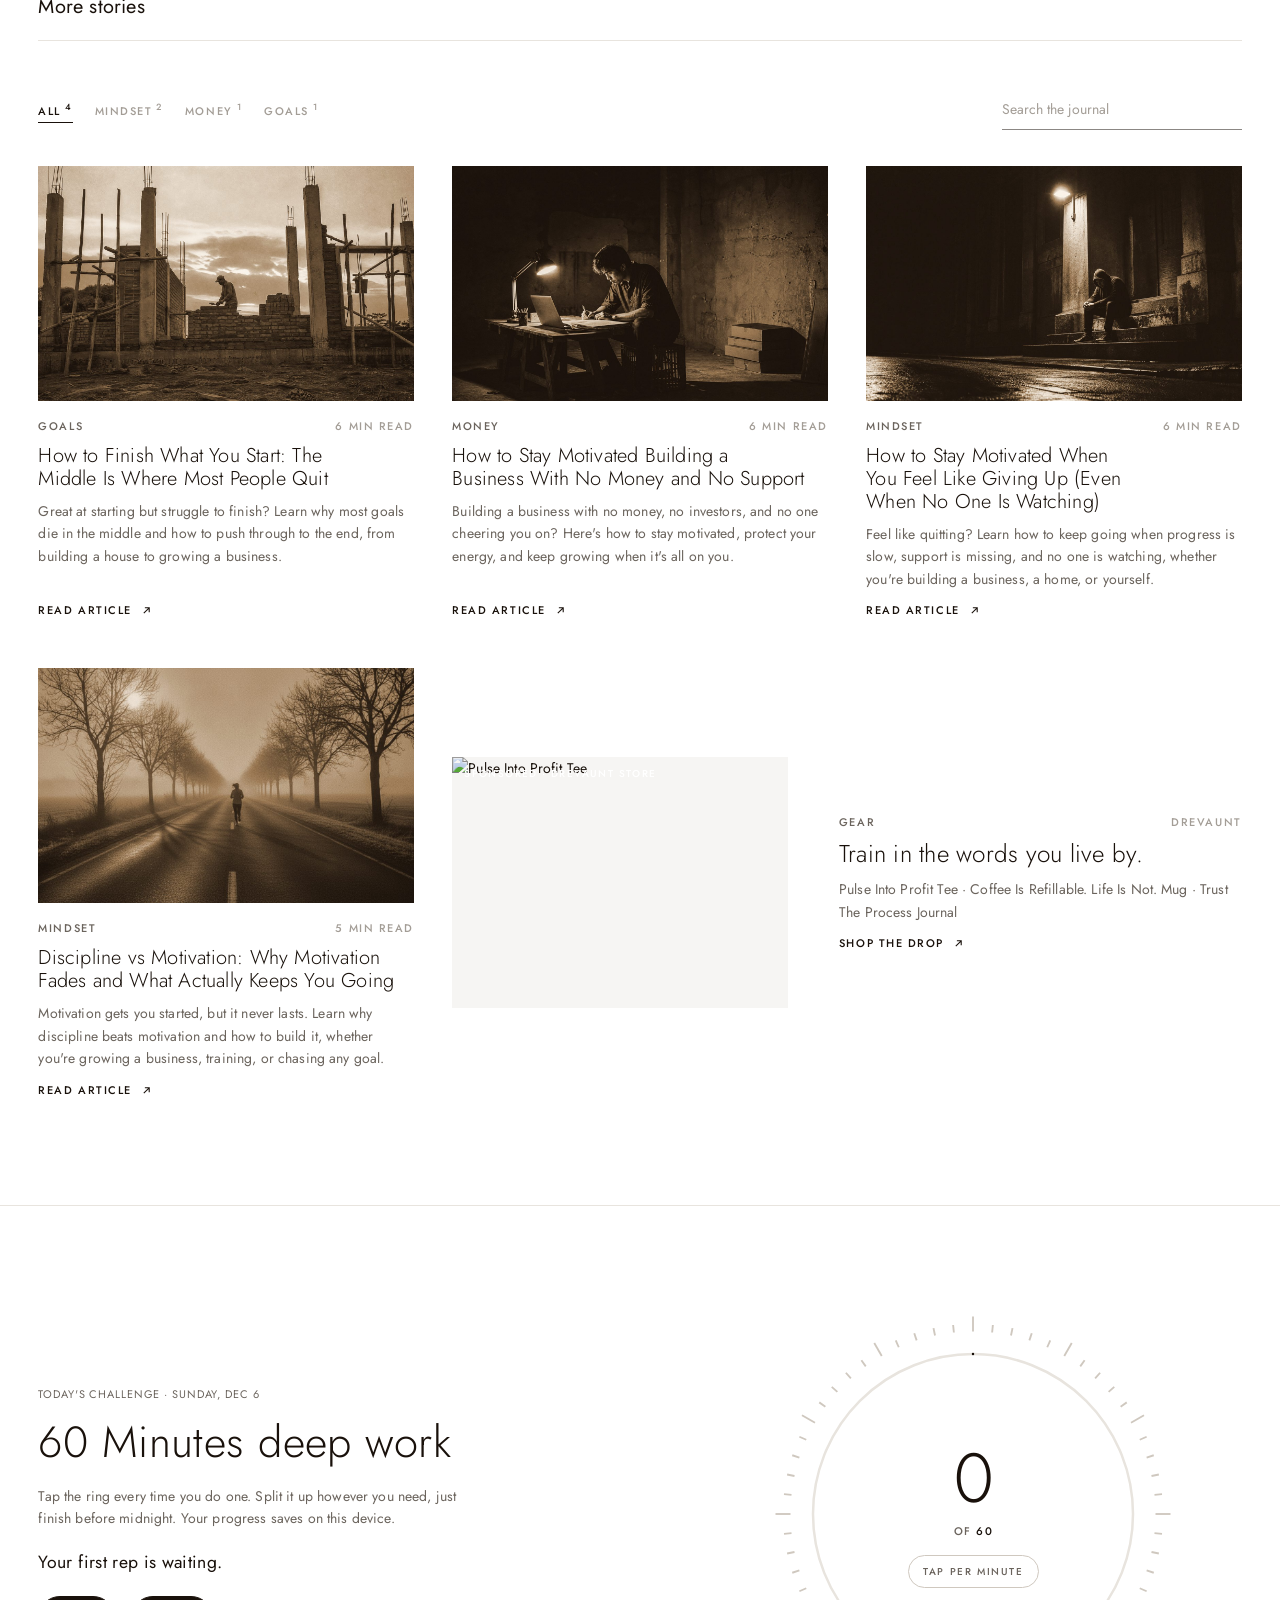
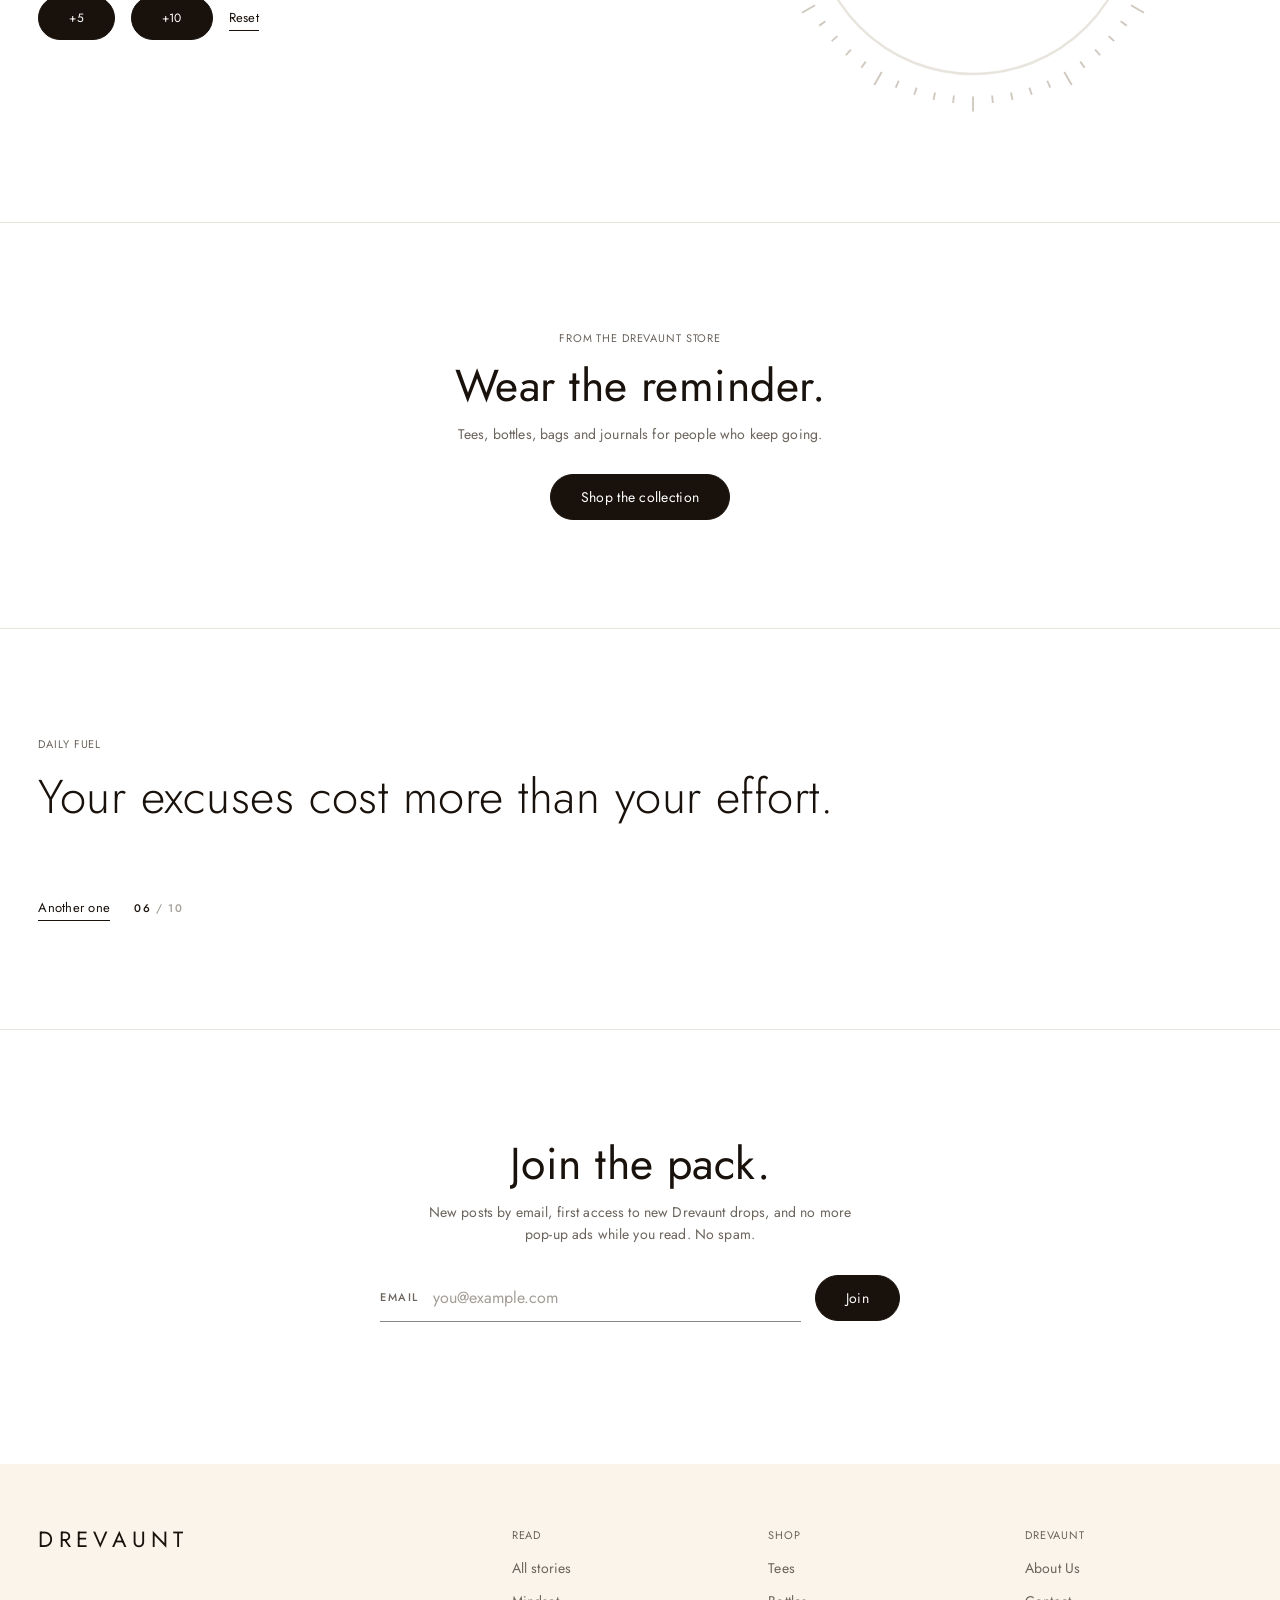
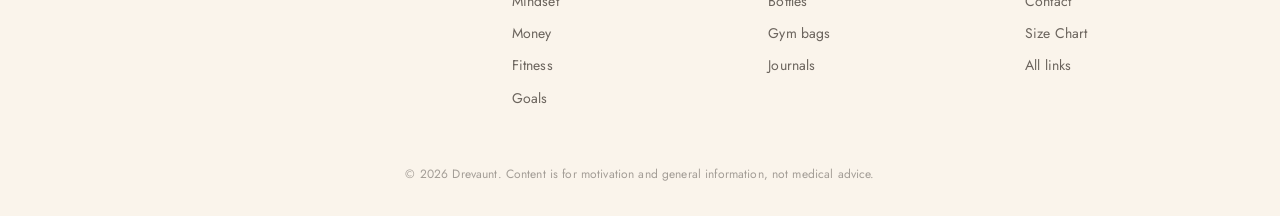
==== commit 42884f59: "Move to the drevaunt.com addresses The site now lives on its drevaunt.com subdomain and every store," ====
--- a/index.html
+++ b/index.html
@@ -6,13 +6,13 @@
   <!-- build:meta (generated by tools/build-pages.ps1) -->
   <title>Drevaunt Journal</title>
   <meta name="description" content="The Drevaunt Journal: discipline, mindset, money and training for people who keep going when motivation runs out.">
-  <link rel="canonical" href="https://blog.fangviper.com/">
+  <link rel="canonical" href="https://blog.drevaunt.com/">
   <meta property="og:type" content="website">
   <meta property="og:site_name" content="Drevaunt Journal">
   <meta property="og:title" content="Drevaunt Journal">
   <meta property="og:description" content="The Drevaunt Journal: discipline, mindset, money and training for people who keep going when motivation runs out.">
-  <meta property="og:url" content="https://blog.fangviper.com/">
-  <meta property="og:image" content="https://blog.fangviper.com/assets/img/hero-lift.jpg">
+  <meta property="og:url" content="https://blog.drevaunt.com/">
+  <meta property="og:image" content="https://blog.drevaunt.com/assets/img/hero-lift.jpg">
   <meta name="twitter:card" content="summary_large_image">
   <!-- /build:meta -->
   <meta name="theme-color" content="#ffffff">
@@ -29,25 +29,25 @@
   <!-- build:preloader --><!-- /build:preloader -->
   <div class="readbar" aria-hidden="true"><i data-readbar></i></div>
 
-  <!-- Top: store announcement + header (same layout as fangviper.com) -->
+  <!-- Top: store announcement + header (same layout as drevaunt.com) -->
   <div class="top" data-top>
     <div class="announce" data-announce>
       <div class="announce__text"></div>
       <button class="announce__close" aria-label="Close announcement"><svg viewBox="0 0 24 24" width="12" height="12"><path d="M6 6l12 12M18 6L6 18" fill="none" stroke="currentColor" stroke-width="1.5"/></svg></button>
     </div>
     <header class="header">
-      <a class="header__logo" href="https://fangviper.com/" aria-label="Drevaunt home">Drevaunt</a>
+      <a class="header__logo" href="https://drevaunt.com/" aria-label="Drevaunt home">Drevaunt</a>
       <nav class="header__nav" aria-label="Main">
-        <a href="https://fangviper.com/">Home</a>
-        <a data-store data-medium="header" href="https://fangviper.com/collections?utm_source=fangviper_blog&amp;utm_medium=header&amp;utm_campaign=blog_ads" target="_blank" rel="noopener">Shop</a>
+        <a href="https://drevaunt.com/">Home</a>
+        <a data-store data-medium="header" href="https://drevaunt.com/collections?utm_source=fangviper_blog&amp;utm_medium=header&amp;utm_campaign=blog_ads" target="_blank" rel="noopener">Shop</a>
         <a href="index.html" aria-current="page">Blog</a>
-        <a href="https://fangviper.com/pages/contact">Contact</a>
-        <a href="https://fangviper.com/pages/about-us">About Us</a>
-        <a href="https://size.fangviper.com/">Size Chart</a>
+        <a href="https://drevaunt.com/pages/contact">Contact</a>
+        <a href="https://drevaunt.com/pages/about-us">About Us</a>
+        <a href="https://size.drevaunt.com/">Size Chart</a>
       </nav>
       <div class="header__end">
         <a href="index.html">Blog</a>
-        <a data-store data-medium="header" href="https://fangviper.com/collections?utm_source=fangviper_blog&amp;utm_medium=header&amp;utm_campaign=blog_ads" target="_blank" rel="noopener">Shop</a>
+        <a data-store data-medium="header" href="https://drevaunt.com/collections?utm_source=fangviper_blog&amp;utm_medium=header&amp;utm_campaign=blog_ads" target="_blank" rel="noopener">Shop</a>
       </div>
     </header>
   </div>
@@ -64,7 +64,7 @@
         <p class="hero__sub">Mindset, money and training for people who keep going when the motivation runs out.</p>
         <div class="hero__cta">
           <a class="btn" href="#journal">Read the journal</a>
-          <a class="btn btn--quiet" data-store data-medium="hero" href="https://fangviper.com/collections?utm_source=fangviper_blog&amp;utm_medium=hero&amp;utm_campaign=blog_ads" target="_blank" rel="noopener">Shop the collection</a>
+          <a class="btn btn--quiet" data-store data-medium="hero" href="https://drevaunt.com/collections?utm_source=fangviper_blog&amp;utm_medium=hero&amp;utm_campaign=blog_ads" target="_blank" rel="noopener">Shop the collection</a>
         </div>
         <a class="resume" data-resume hidden href="#journal"></a>
       </div>
@@ -156,7 +156,7 @@
           <div class="challenge__reward" data-ch-reward hidden>
             <p class="challenge__done">Challenge crushed.</p>
             <p>You earned it. Gear that matches the work is waiting.</p>
-            <a class="btn" data-store data-medium="challenge_reward" href="https://fangviper.com/collections?utm_source=fangviper_blog&amp;utm_medium=challenge_reward&amp;utm_campaign=blog_ads" target="_blank" rel="noopener">Claim your reward look</a>
+            <a class="btn" data-store data-medium="challenge_reward" href="https://drevaunt.com/collections?utm_source=fangviper_blog&amp;utm_medium=challenge_reward&amp;utm_campaign=blog_ads" target="_blank" rel="noopener">Claim your reward look</a>
           </div>
         </div>
         <div class="challenge__ring">
@@ -179,7 +179,7 @@
       <p class="label">From the Drevaunt store</p>
       <h2 class="shopnote__title">Wear the reminder.</h2>
       <p class="shopnote__text">Tees, bottles, bags and journals for people who keep going.</p>
-      <a class="btn" data-store data-medium="shop_note" href="https://fangviper.com/collections?utm_source=fangviper_blog&amp;utm_medium=shop_note&amp;utm_campaign=blog_ads" target="_blank" rel="noopener">Shop the collection</a>
+      <a class="btn" data-store data-medium="shop_note" href="https://drevaunt.com/collections?utm_source=fangviper_blog&amp;utm_medium=shop_note&amp;utm_campaign=blog_ads" target="_blank" rel="noopener">Shop the collection</a>
     </section>
 
     <!-- DAILY FUEL -->
@@ -199,7 +199,7 @@
       <!-- Sign-up: signup.js sends the email to Klaviyo (lists Blog Newsletter XkRtWc + Email List U9kkTw).
            Without scripts, or if Klaviyo is unreachable, this plain form posts to Shopify's newsletter, each email
            subscribed to email marketing in the store admin (tagged newsletter, blog). -->
-      <form class="join__form" action="https://fangviper.com/contact#contact_form" method="post" accept-charset="UTF-8" target="_blank" data-join>
+      <form class="join__form" action="https://drevaunt.com/contact#contact_form" method="post" accept-charset="UTF-8" target="_blank" data-join>
         <input type="hidden" name="form_type" value="customer">
         <input type="hidden" name="utf8" value="✓">
         <input type="hidden" name="contact[tags]" value="newsletter, blog">
@@ -222,7 +222,7 @@
 
   <footer class="footer">
     <div class="footer__top page">
-      <a class="footer__logo" href="https://fangviper.com/" aria-label="Drevaunt home">Drevaunt</a>
+      <a class="footer__logo" href="https://drevaunt.com/" aria-label="Drevaunt home">Drevaunt</a>
       <div class="footer__col">
         <p class="label">Read</p>
         <a href="#journal" data-cat-link="All">All stories</a>
@@ -233,17 +233,17 @@
       </div>
       <div class="footer__col">
         <p class="label">Shop</p>
-        <a data-store data-q="tee" href="https://fangviper.com/search?type=product&amp;q=tee&amp;utm_source=fangviper_blog&amp;utm_medium=blog_link&amp;utm_campaign=blog_ads" target="_blank" rel="noopener">Tees</a>
-        <a data-store data-q="bottle" href="https://fangviper.com/search?type=product&amp;q=bottle&amp;utm_source=fangviper_blog&amp;utm_medium=blog_link&amp;utm_campaign=blog_ads" target="_blank" rel="noopener">Bottles</a>
-        <a data-store data-q="bag" href="https://fangviper.com/search?type=product&amp;q=bag&amp;utm_source=fangviper_blog&amp;utm_medium=blog_link&amp;utm_campaign=blog_ads" target="_blank" rel="noopener">Gym bags</a>
-        <a data-store data-q="journal" href="https://fangviper.com/search?type=product&amp;q=journal&amp;utm_source=fangviper_blog&amp;utm_medium=blog_link&amp;utm_campaign=blog_ads" target="_blank" rel="noopener">Journals</a>
+        <a data-store data-q="tee" href="https://drevaunt.com/search?type=product&amp;q=tee&amp;utm_source=fangviper_blog&amp;utm_medium=blog_link&amp;utm_campaign=blog_ads" target="_blank" rel="noopener">Tees</a>
+        <a data-store data-q="bottle" href="https://drevaunt.com/search?type=product&amp;q=bottle&amp;utm_source=fangviper_blog&amp;utm_medium=blog_link&amp;utm_campaign=blog_ads" target="_blank" rel="noopener">Bottles</a>
+        <a data-store data-q="bag" href="https://drevaunt.com/search?type=product&amp;q=bag&amp;utm_source=fangviper_blog&amp;utm_medium=blog_link&amp;utm_campaign=blog_ads" target="_blank" rel="noopener">Gym bags</a>
+        <a data-store data-q="journal" href="https://drevaunt.com/search?type=product&amp;q=journal&amp;utm_source=fangviper_blog&amp;utm_medium=blog_link&amp;utm_campaign=blog_ads" target="_blank" rel="noopener">Journals</a>
       </div>
       <div class="footer__col">
         <p class="label">Drevaunt</p>
-        <a href="https://fangviper.com/pages/about-us">About Us</a>
-        <a href="https://fangviper.com/pages/contact">Contact</a>
-        <a href="https://size.fangviper.com/">Size Chart</a>
-        <a href="https://links.fangviper.com/">All links</a>
+        <a href="https://drevaunt.com/pages/about-us">About Us</a>
+        <a href="https://drevaunt.com/pages/contact">Contact</a>
+        <a href="https://size.drevaunt.com/">Size Chart</a>
+        <a href="https://links.drevaunt.com/">All links</a>
       </div>
     </div>
     <p class="footer__bottom">© 2026 Drevaunt. Content is for motivation and general information, not medical advice.</p>
--- a/assets/css/style.css
+++ b/assets/css/style.css
@@ -1,6 +1,6 @@
 /* ==========================================================
    DREVAUNT JOURNAL
-   Luxury-house look matching the fangviper.com draft theme: white page, warm ink #19110B,
+   Luxury-house look matching the drevaunt.com draft theme: white page, warm ink #19110B,
    cream #FAF4EB, tile grey #F6F5F3, Jost, centred spaced wordmark, pill buttons, hairlines.
    ========================================================== */
 :root {
@@ -260,7 +260,7 @@
 .plus-one { position: fixed; z-index: 9600; pointer-events: none; font: 400 18px var(--display); }
 
 /* ==========================================================
-   ADS (all link to fangviper.com)
+   ADS (all link to drevaunt.com)
    ========================================================== */
 .ad-tag { font: 500 10px/1.4 var(--body); letter-spacing: .14em; text-transform: uppercase; color: var(--dim); }
 .ad-x { position: absolute; top: 8px; right: 8px; z-index: 3; display: grid; place-items: center; width: 32px; height: 32px; color: var(--mute); transition: color .2s; }
@@ -627,7 +627,7 @@
 }
 
 /* ==========================================================
-   Luxury-house layer (matches the fangviper.com draft theme)
+   Luxury-house layer (matches the drevaunt.com draft theme)
    ========================================================== */
 body { letter-spacing: .01em; }
 .label { font-weight: 400; letter-spacing: .08em; color: var(--mute); }
